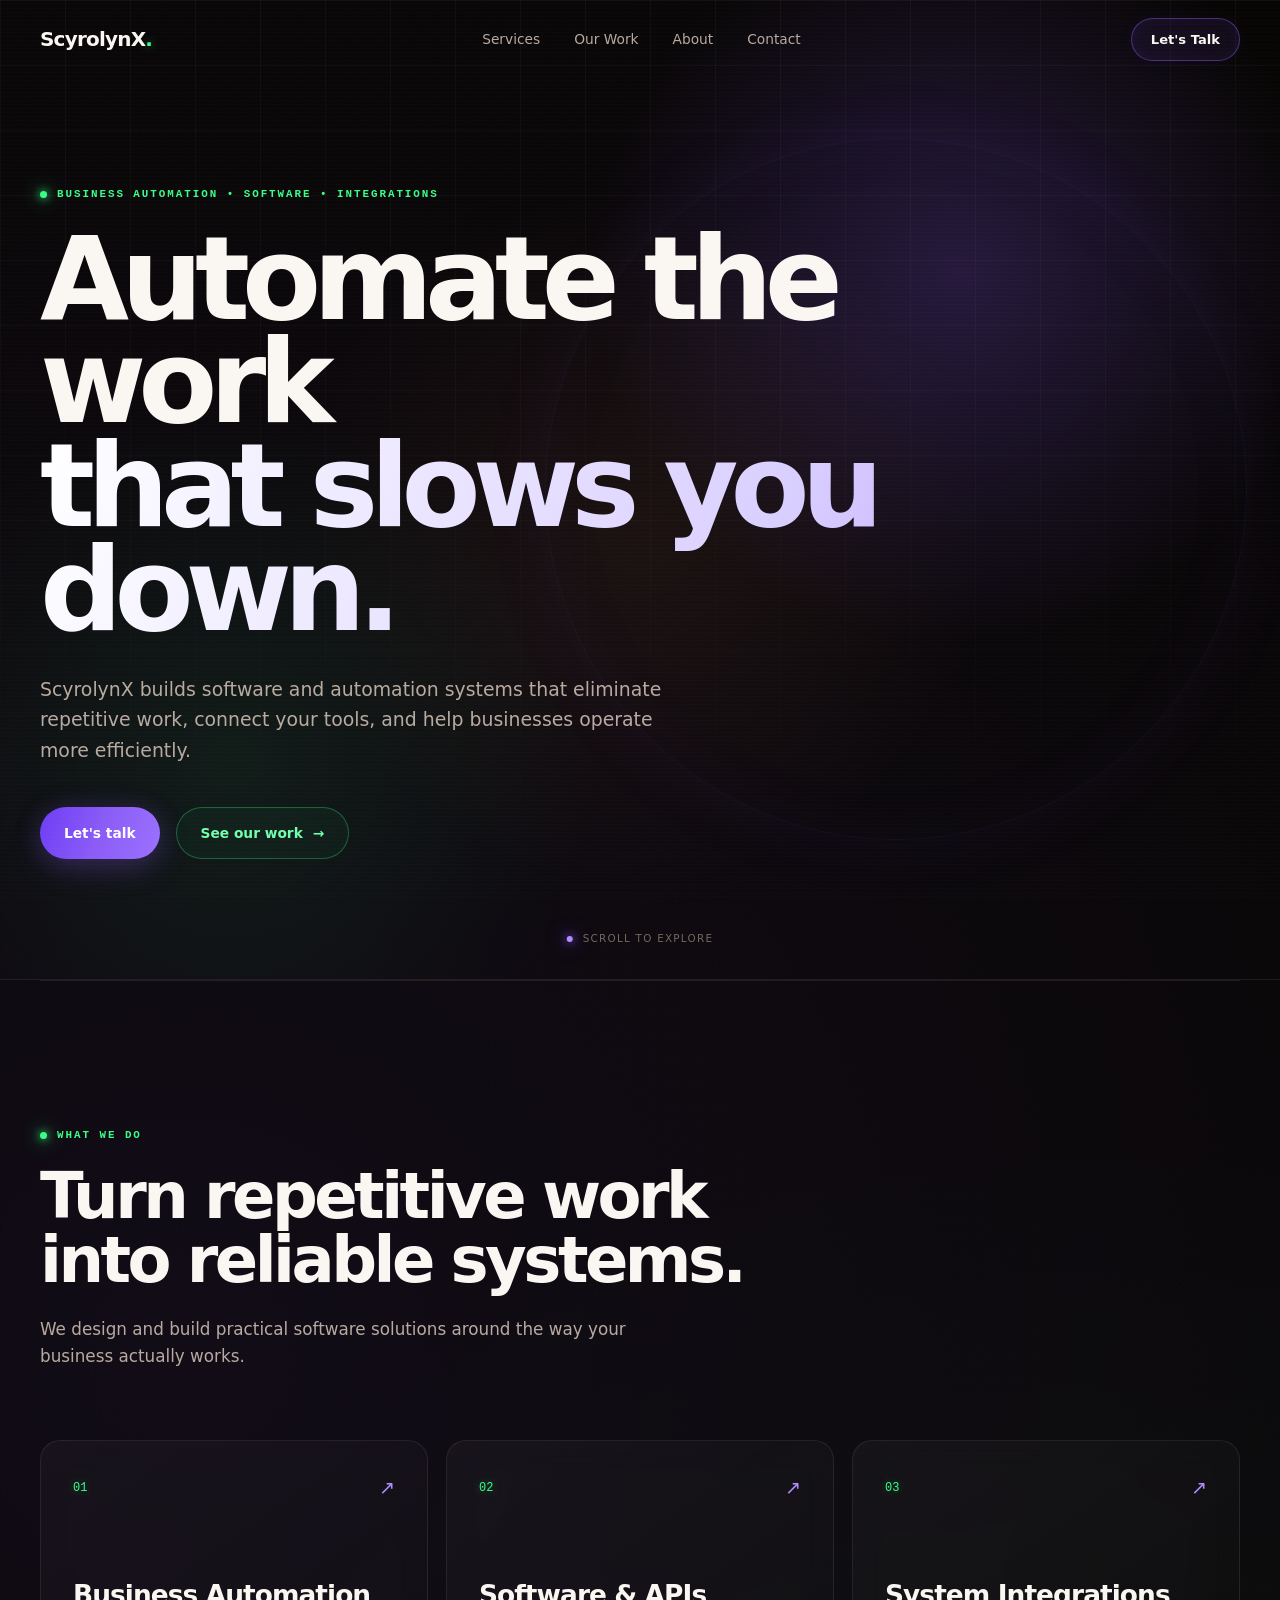
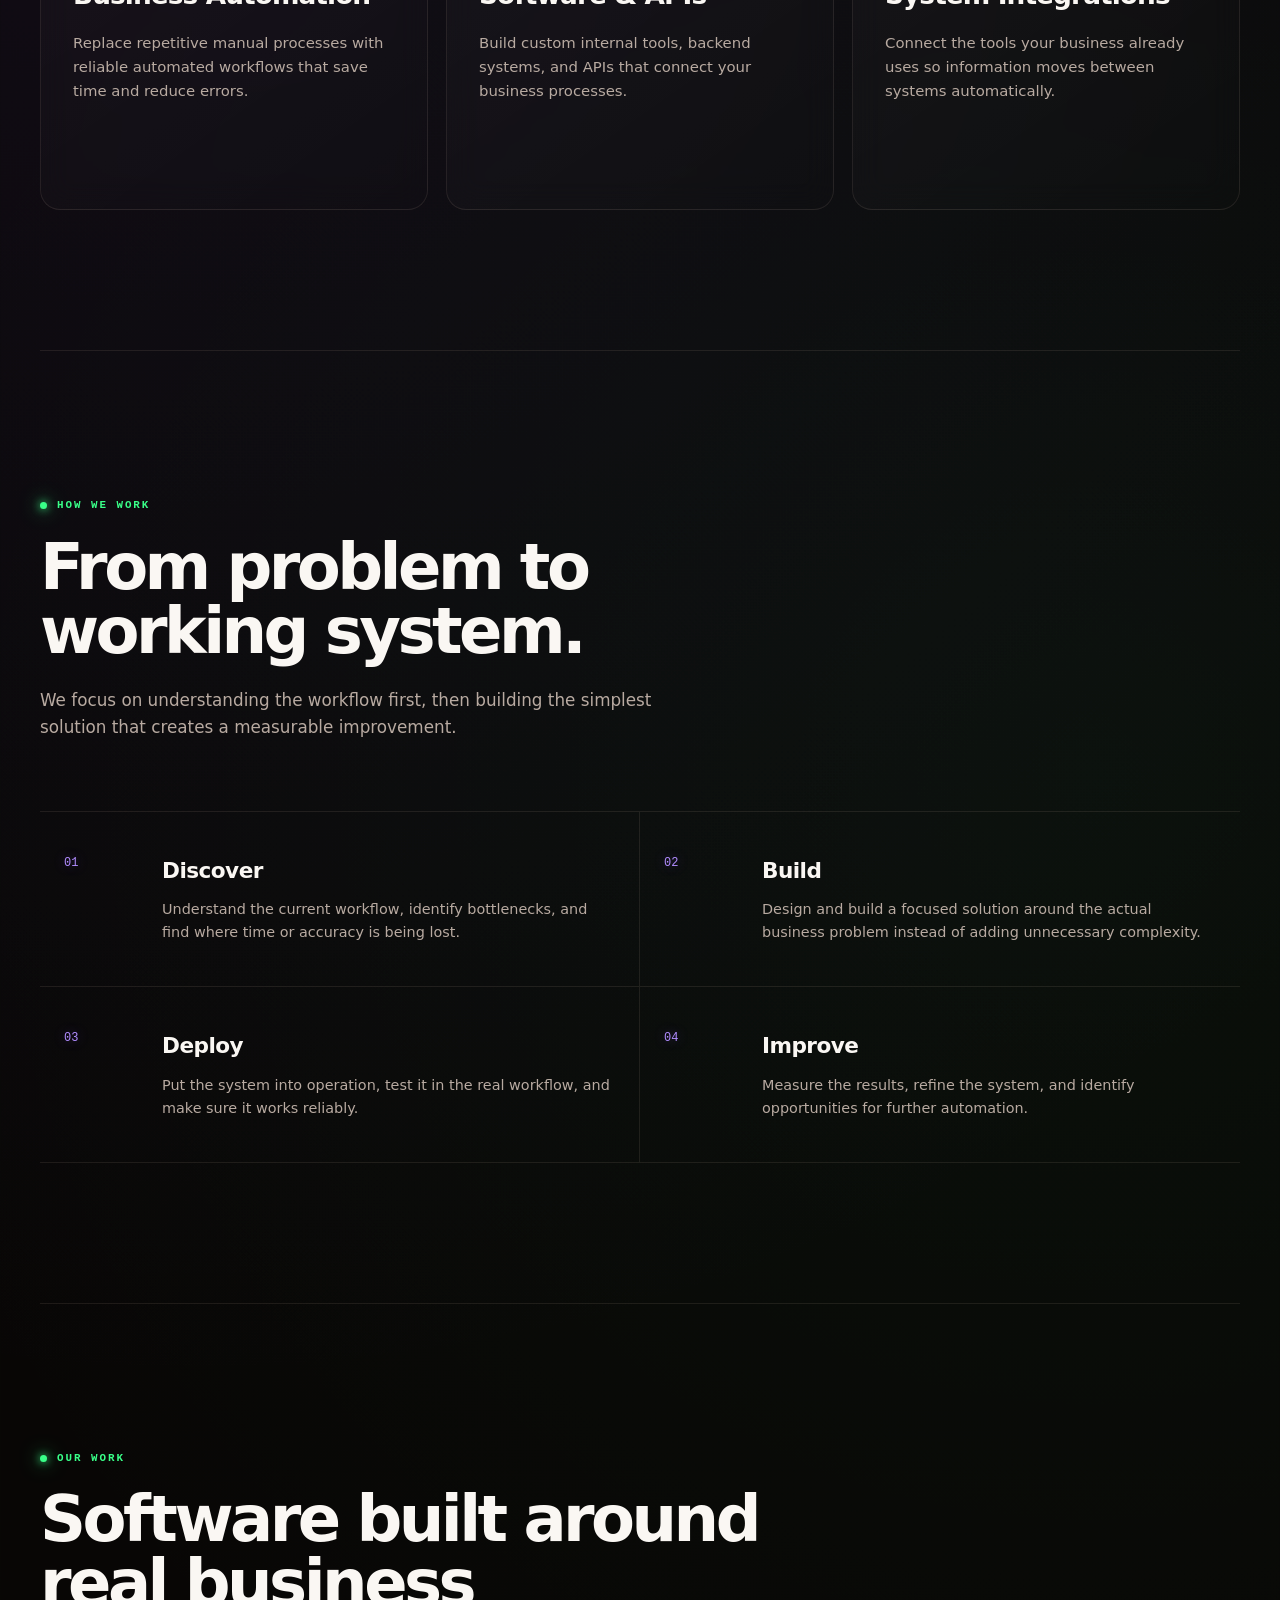
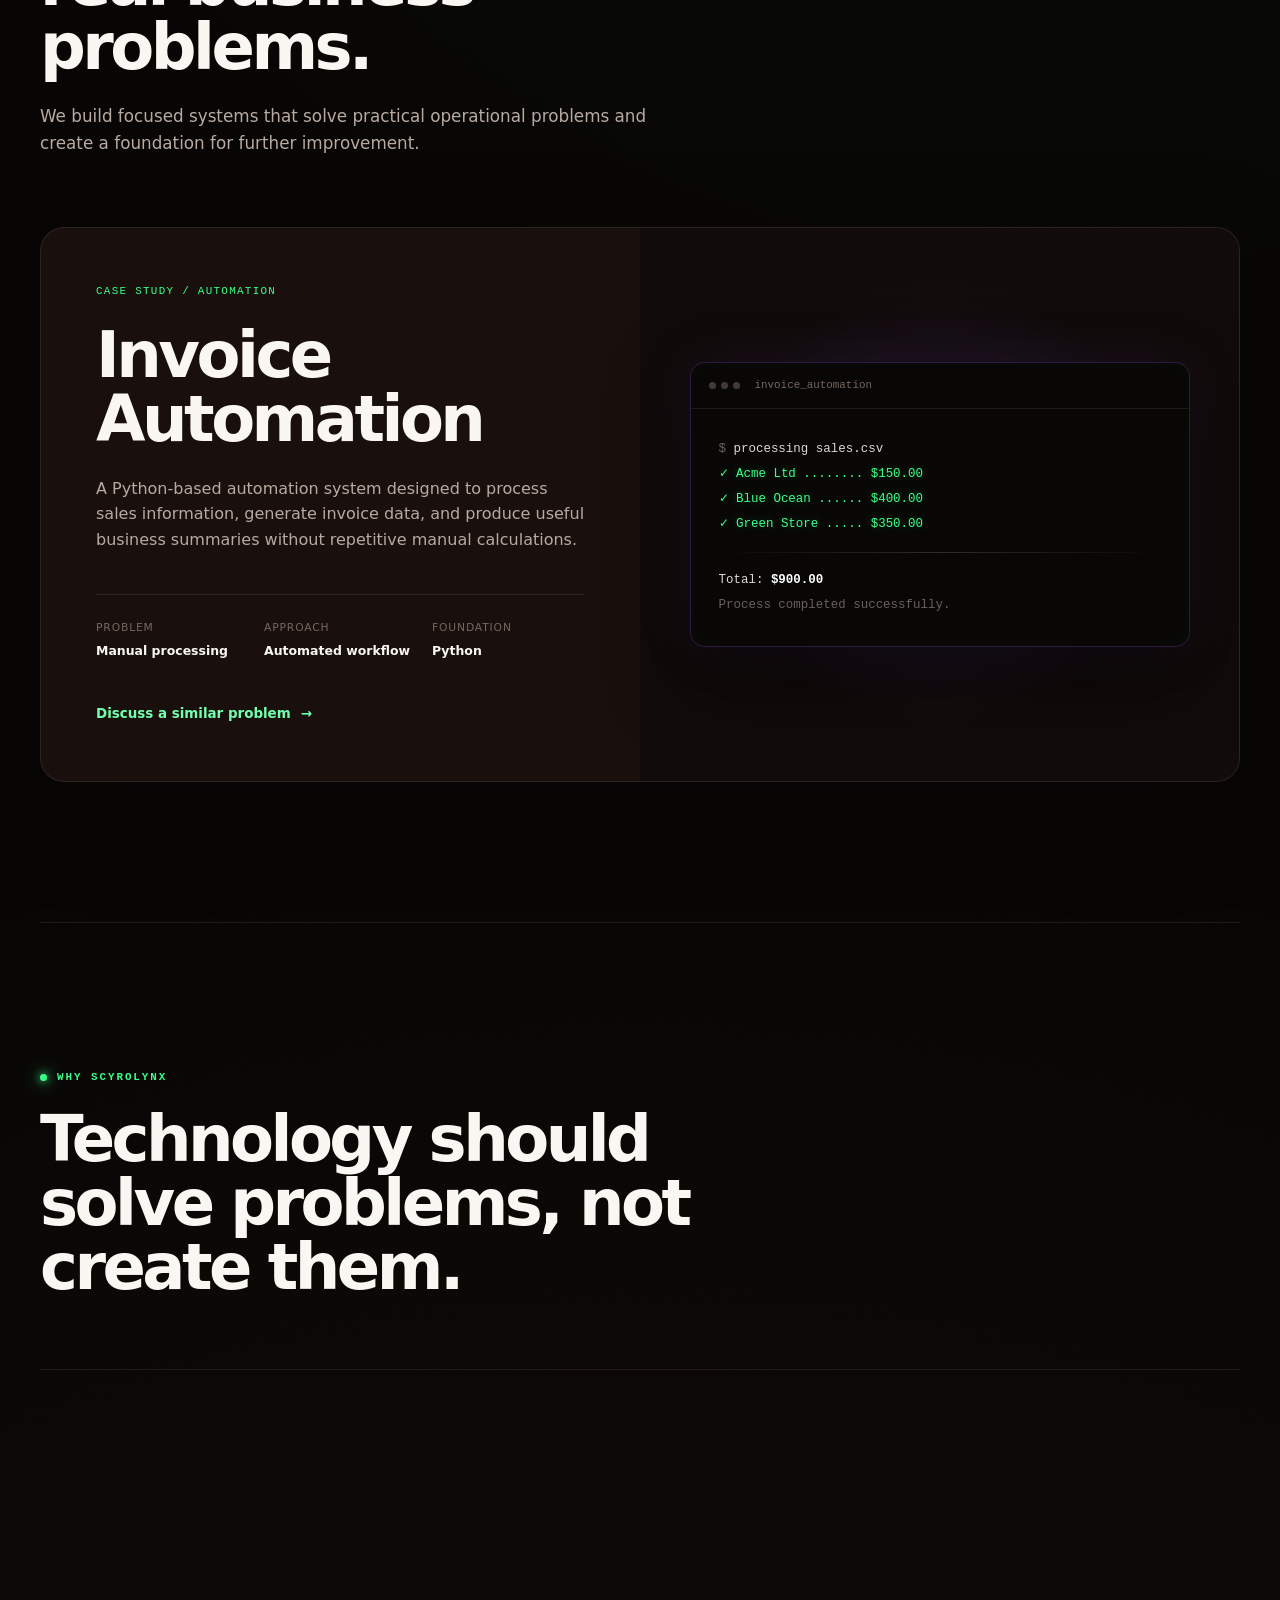
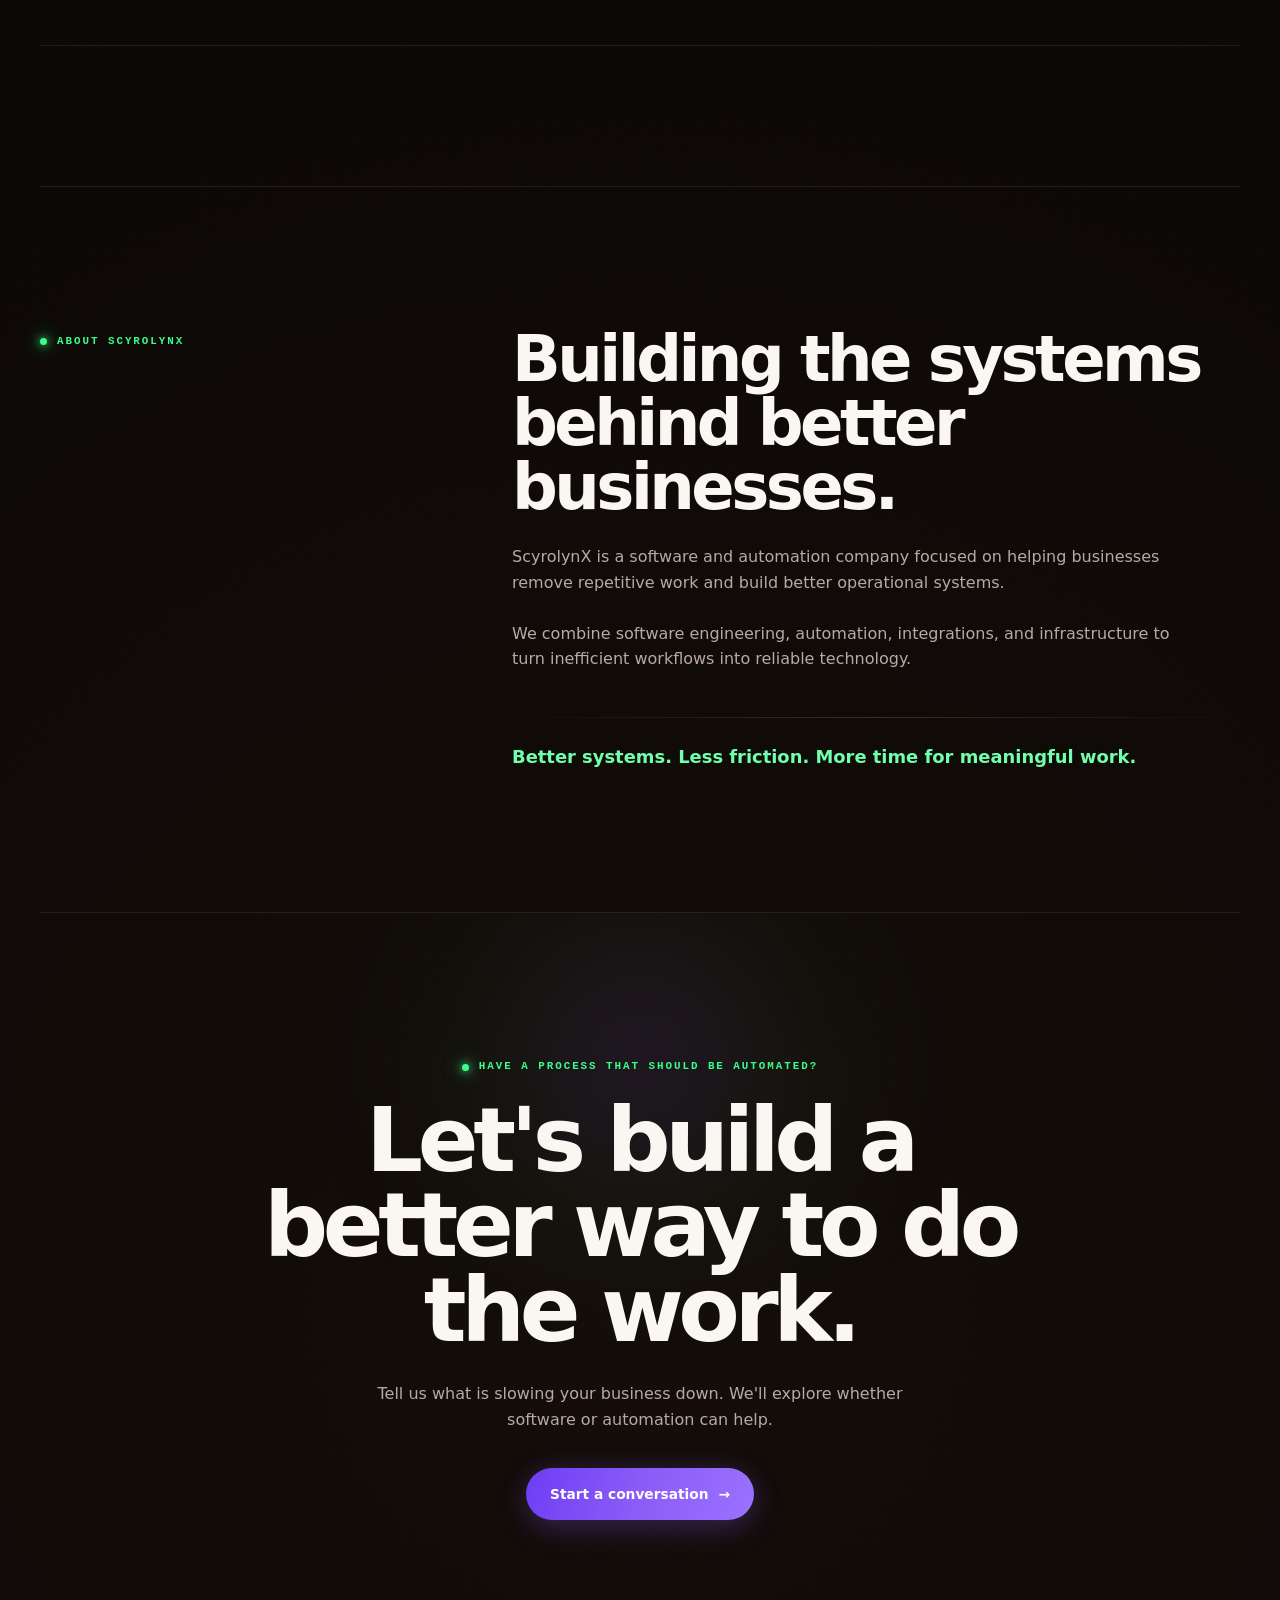
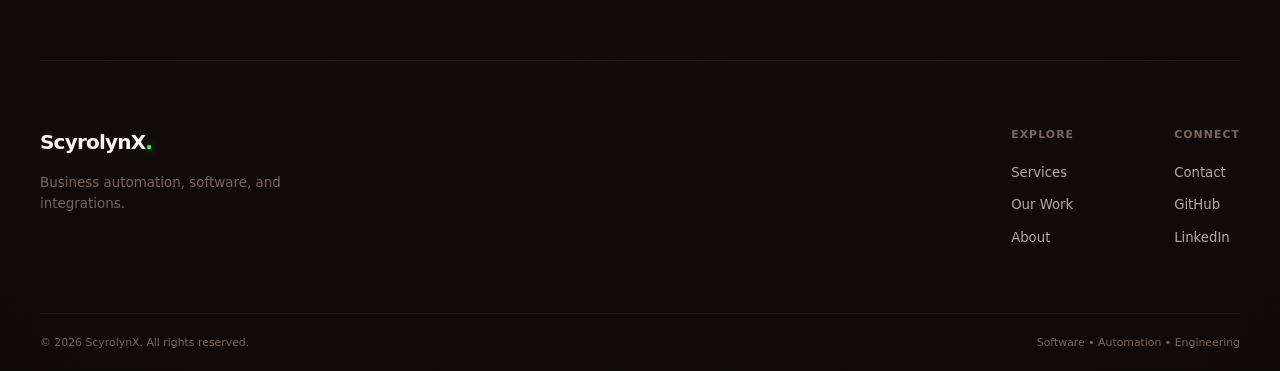
==== website/index.html @ 0fe3f353 "Add ScyrolynX website" ====
<!DOCTYPE html>
<html lang="en">
<head>
    <meta charset="UTF-8">
    <meta name="viewport" content="width=device-width, initial-scale=1.0">

    <title>ScyrolynX — Business Automation & Software</title>

    <meta
        name="description"
        content="ScyrolynX builds automation, software, and integrations that help businesses work faster and smarter."
    >

    <meta name="theme-color" content="#08090d">

    <link rel="stylesheet" href="styles.css">
</head>

<body>

    <!-- =========================
         HEADER
    ========================== -->

    <header class="site-header">
        <nav class="navbar">

            <a href="/" class="logo">
                ScyrolynX<span>.</span>
            </a>

            <div class="nav-links">
                <a href="#services">Services</a>
                <a href="#work">Our Work</a>
                <a href="#about">About</a>
                <a href="#contact">Contact</a>
            </div>

            <a href="#contact" class="nav-cta">
                Let's Talk
            </a>

        </nav>
    </header>


    <main>

        <!-- =========================
             HERO
        ========================== -->

        <section class="hero">

            <div class="hero-background"></div>

            <div class="hero-content">

                <p class="eyebrow">
                    BUSINESS AUTOMATION • SOFTWARE • INTEGRATIONS
                </p>

                <h1>
                    Automate the work
                    <span>that slows you down.</span>
                </h1>

                <p class="hero-text">
                    ScyrolynX builds software and automation systems that
                    eliminate repetitive work, connect your tools, and help
                    businesses operate more efficiently.
                </p>

                <div class="hero-actions">

                    <a href="#contact" class="primary-button">
                        Let's talk
                    </a>

                    <a href="#work" class="secondary-button">
                        See our work
                        <span>→</span>
                    </a>

                </div>

            </div>

            <div class="hero-scroll">
                <span></span>
                Scroll to explore
            </div>

        </section>


        <!-- =========================
             SERVICES
        ========================== -->

        <section class="services section" id="services">

            <div class="section-heading">

                <p class="eyebrow">
                    WHAT WE DO
                </p>

                <h2>
                    Turn repetitive work
                    into reliable systems.
                </h2>

                <p>
                    We design and build practical software solutions around
                    the way your business actually works.
                </p>

            </div>


            <div class="service-grid">

                <article class="service-card">

                    <div class="card-top">
                        <span class="service-number">01</span>
                        <span class="card-arrow">↗</span>
                    </div>

                    <h3>
                        Business Automation
                    </h3>

                    <p>
                        Replace repetitive manual processes with reliable
                        automated workflows that save time and reduce errors.
                    </p>

                    <div class="card-line"></div>

                </article>


                <article class="service-card">

                    <div class="card-top">
                        <span class="service-number">02</span>
                        <span class="card-arrow">↗</span>
                    </div>

                    <h3>
                        Software & APIs
                    </h3>

                    <p>
                        Build custom internal tools, backend systems, and APIs
                        that connect your business processes.
                    </p>

                    <div class="card-line"></div>

                </article>


                <article class="service-card">

                    <div class="card-top">
                        <span class="service-number">03</span>
                        <span class="card-arrow">↗</span>
                    </div>

                    <h3>
                        System Integrations
                    </h3>

                    <p>
                        Connect the tools your business already uses so
                        information moves between systems automatically.
                    </p>

                    <div class="card-line"></div>

                </article>

            </div>

        </section>


        <!-- =========================
             PROCESS
        ========================== -->

        <section class="process section" id="about">

            <div class="section-heading">

                <p class="eyebrow">
                    HOW WE WORK
                </p>

                <h2>
                    From problem
                    to working system.
                </h2>

                <p>
                    We focus on understanding the workflow first, then building
                    the simplest solution that creates a measurable improvement.
                </p>

            </div>


            <div class="process-grid">

                <article class="process-step">

                    <span class="step-number">
                        01
                    </span>

                    <div>
                        <h3>Discover</h3>

                        <p>
                            Understand the current workflow, identify
                            bottlenecks, and find where time or accuracy
                            is being lost.
                        </p>
                    </div>

                </article>


                <article class="process-step">

                    <span class="step-number">
                        02
                    </span>

                    <div>
                        <h3>Build</h3>

                        <p>
                            Design and build a focused solution around the
                            actual business problem instead of adding
                            unnecessary complexity.
                        </p>
                    </div>

                </article>


                <article class="process-step">

                    <span class="step-number">
                        03
                    </span>

                    <div>
                        <h3>Deploy</h3>

                        <p>
                            Put the system into operation, test it in the
                            real workflow, and make sure it works reliably.
                        </p>
                    </div>

                </article>


                <article class="process-step">

                    <span class="step-number">
                        04
                    </span>

                    <div>
                        <h3>Improve</h3>

                        <p>
                            Measure the results, refine the system, and
                            identify opportunities for further automation.
                        </p>
                    </div>

                </article>

            </div>

        </section>


        <!-- =========================
             OUR WORK
        ========================== -->

        <section class="work section" id="work">

            <div class="section-heading">

                <p class="eyebrow">
                    OUR WORK
                </p>

                <h2>
                    Software built around
                    real business problems.
                </h2>

                <p>
                    We build focused systems that solve practical operational
                    problems and create a foundation for further improvement.
                </p>

            </div>


            <article class="project-card">

                <div class="project-content">

                    <div class="project-label">
                        CASE STUDY / AUTOMATION
                    </div>

                    <h3>
                        Invoice Automation
                    </h3>

                    <p>
                        A Python-based automation system designed to process
                        sales information, generate invoice data, and produce
                        useful business summaries without repetitive manual
                        calculations.
                    </p>


                    <div class="project-details">

                        <div>
                            <span>Problem</span>
                            <strong>Manual processing</strong>
                        </div>

                        <div>
                            <span>Approach</span>
                            <strong>Automated workflow</strong>
                        </div>

                        <div>
                            <span>Foundation</span>
                            <strong>Python</strong>
                        </div>

                    </div>


                    <a href="#contact" class="project-link">
                        Discuss a similar problem
                        <span>→</span>
                    </a>

                </div>


                <div class="project-visual">

                    <div class="terminal-window">

                        <div class="terminal-header">

                            <div class="terminal-dots">
                                <span></span>
                                <span></span>
                                <span></span>
                            </div>

                            <span>
                                invoice_automation
                            </span>

                        </div>


                        <div class="terminal-body">

                            <p>
                                <span class="terminal-muted">$</span>
                                processing sales.csv
                            </p>

                            <p class="terminal-success">
                                ✓ Acme Ltd ........ $150.00
                            </p>

                            <p class="terminal-success">
                                ✓ Blue Ocean ...... $400.00
                            </p>

                            <p class="terminal-success">
                                ✓ Green Store ..... $350.00
                            </p>

                            <div class="terminal-divider"></div>

                            <p>
                                Total:
                                <strong>$900.00</strong>
                            </p>

                            <p class="terminal-muted">
                                Process completed successfully.
                            </p>

                        </div>

                    </div>

                </div>

            </article>

        </section>


        <!-- =========================
             WHY SCYROLYNX
        ========================== -->

        <section class="why section">

            <div class="section-heading">

                <p class="eyebrow">
                    WHY SCYROLYNX
                </p>

                <h2>
                    Technology should
                    solve problems, not create them.
                </h2>

            </div>


            <div class="principles-grid">

                <article class="principle">

                    <span>01</span>

                    <h3>
                        Practical first
                    </h3>

                    <p>
                        We start with the business problem and build only
                        what is necessary to solve it effectively.
                    </p>

                </article>


                <article class="principle">

                    <span>02</span>

                    <h3>
                        Built to evolve
                    </h3>

                    <p>
                        Solutions are designed with a foundation that can
                        grow as the business and its requirements change.
                    </p>

                </article>


                <article class="principle">

                    <span>03</span>

                    <h3>
                        Reliability matters
                    </h3>

                    <p>
                        Automation is valuable only when businesses can
                        depend on it to work consistently.
                    </p>

                </article>


                <article class="principle">

                    <span>04</span>

                    <h3>
                        Long-term thinking
                    </h3>

                    <p>
                        We look beyond one workflow to identify opportunities
                        for better systems and continued improvement.
                    </p>

                </article>

            </div>

        </section>


        <!-- =========================
             ABOUT
        ========================== -->

        <section class="about section">

            <div class="about-grid">

                <div class="about-label">

                    <p class="eyebrow">
                        ABOUT SCYROLYNX
                    </p>

                </div>


                <div class="about-content">

                    <h2>
                        Building the systems
                        behind better businesses.
                    </h2>

                    <p>
                        ScyrolynX is a software and automation company focused
                        on helping businesses remove repetitive work and build
                        better operational systems.
                    </p>

                    <p>
                        We combine software engineering, automation,
                        integrations, and infrastructure to turn inefficient
                        workflows into reliable technology.
                    </p>

                    <div class="about-line"></div>

                    <p class="about-highlight">
                        Better systems.
                        Less friction.
                        More time for meaningful work.
                    </p>

                </div>

            </div>

        </section>


        <!-- =========================
             CTA
        ========================== -->

        <section class="cta section" id="contact">

            <div class="cta-inner">

                <p class="eyebrow">
                    HAVE A PROCESS THAT SHOULD BE AUTOMATED?
                </p>

                <h2>
                    Let's build a better way
                    to do the work.
                </h2>

                <p>
                    Tell us what is slowing your business down.
                    We'll explore whether software or automation can help.
                </p>

                <a
                    href="mailto:hello@scyrolynx.dpdns.org"
                    class="primary-button"
                >
                    Start a conversation
                    <span>→</span>
                </a>

            </div>

        </section>

    </main>


    <!-- =========================
         FOOTER
    ========================== -->

    <footer class="site-footer">

        <div class="footer-main">

            <div class="footer-brand">

                <a href="/" class="logo">
                    ScyrolynX<span>.</span>
                </a>

                <p>
                    Business automation,
                    software, and integrations.
                </p>

            </div>


            <div class="footer-links">

                <div>

                    <span>Explore</span>

                    <a href="#services">
                        Services
                    </a>

                    <a href="#work">
                        Our Work
                    </a>

                    <a href="#about">
                        About
                    </a>

                </div>


                <div>

                    <span>Connect</span>

                    <a href="#contact">
                        Contact
                    </a>

                    <a
                        href="https://github.com/ScyrolynX"
                        target="_blank"
                        rel="noopener noreferrer"
                    >
                        GitHub
                    </a>

                    <a
                        href="https://www.linkedin.com/company/scyrolynx/"
                        target="_blank"
                        rel="noopener noreferrer"
                    >
                        LinkedIn
                    </a>

                </div>

            </div>

        </div>


        <div class="footer-bottom">
            <span>
                © 2026 ScyrolynX. All rights reserved.
            </span>

            <span>
                Software • Automation • Engineering
            </span>

        </div>

    </footer>

    <script src="script.js"></script>

</body>
</html>
---- website/styles.css ----
/* =========================================================
   SCYROLYNX — AI ENGINEERING SYSTEM
   Warm Cyber / AI Interface
========================================================= */

/* =========================================================
   VARIABLES
========================================================= */

:root {
    --bg: #0d0907;
    --bg-deep: #080605;
    --bg-soft: #140d0a;

    --surface: rgba(28, 18, 14, 0.72);
    --surface-solid: #19100d;
    --surface-hover: rgba(39, 23, 17, 0.9);

    --text: #faf7f3;
    --text-soft: #b8aaa1;
    --text-muted: #75675f;

    --purple: #8b5cf6;
    --purple-bright: #b18cff;
    --purple-deep: #6d3df5;

    --green: #39ff88;
    --green-bright: #72ffad;

    --cyan: #35f5ff;

    --orange: #d9824f;

    --line: rgba(255, 221, 201, 0.09);
    --line-bright: rgba(255, 221, 201, 0.17);

    --glow-purple: rgba(139, 92, 246, 0.25);
    --glow-green: rgba(57, 255, 136, 0.16);
    --glow-warm: rgba(217, 130, 79, 0.10);

    --max-width: 1200px;

    --ease: cubic-bezier(0.22, 1, 0.36, 1);
}


/* =========================================================
   RESET
========================================================= */

* {
    margin: 0;
    padding: 0;
    box-sizing: border-box;
}

html {
    scroll-behavior: smooth;
    background: var(--bg-deep);
}

body {
    min-height: 100vh;
    overflow-x: hidden;

    background:
        radial-gradient(
            circle at 15% 20%,
            rgba(139, 92, 246, 0.07),
            transparent 30%
        ),
        radial-gradient(
            circle at 85% 35%,
            rgba(57, 255, 136, 0.045),
            transparent 28%
        ),
        radial-gradient(
            circle at 50% 90%,
            rgba(217, 130, 79, 0.06),
            transparent 35%
        ),
        var(--bg-deep);

    color: var(--text);

    font-family:
        Inter,
        ui-sans-serif,
        system-ui,
        -apple-system,
        BlinkMacSystemFont,
        "Segoe UI",
        sans-serif;

    line-height: 1.6;

    -webkit-font-smoothing: antialiased;
}

body::before {
    content: "";

    position: fixed;
    inset: 0;

    pointer-events: none;
    z-index: 9999;

    opacity: 0.025;

    background-image:
        linear-gradient(
            rgba(255,255,255,0.5) 1px,
            transparent 1px
        );

    background-size: 100% 4px;
}

a {
    color: inherit;
    text-decoration: none;
}

button,
a {
    -webkit-tap-highlight-color: transparent;
}


/* =========================================================
   GLOBAL AMBIENT LIGHT
========================================================= */

body::after {
    content: "";

    position: fixed;

    width: 500px;
    height: 500px;

    top: 15%;
    left: 50%;

    transform: translateX(-50%);

    pointer-events: none;
    z-index: -1;

    background:
        radial-gradient(
            circle,
            rgba(139, 92, 246, 0.08),
            transparent 65%
        );

    filter: blur(70px);

    animation: ambientFloat 12s ease-in-out infinite alternate;
}

@keyframes ambientFloat {
    from {
        transform: translate(-50%, -20px) scale(0.95);
    }

    to {
        transform: translate(-50%, 30px) scale(1.08);
    }
}


/* =========================================================
   CONTAINER
========================================================= */

.section {
    width: min(var(--max-width), calc(100% - 48px));
    margin: 0 auto;
    padding: 140px 0;
}


/* =========================================================
   TYPOGRAPHY
========================================================= */

.eyebrow {
    display: inline-flex;
    align-items: center;
    gap: 10px;

    color: var(--green);

    font-family: monospace;
    font-size: 0.68rem;
    font-weight: 700;

    letter-spacing: 0.18em;
    text-transform: uppercase;
}

.eyebrow::before {
    content: "";

    width: 7px;
    height: 7px;

    border-radius: 50%;

    background: var(--green);

    box-shadow:
        0 0 8px var(--green),
        0 0 20px var(--green);

    animation: pulseDot 2s ease-in-out infinite;
}

@keyframes pulseDot {
    0%,
    100% {
        opacity: 0.5;
        transform: scale(0.8);
    }

    50% {
        opacity: 1;
        transform: scale(1.15);
    }
}

.section-heading {
    max-width: 760px;
    margin-bottom: 70px;
}

.section-heading h2 {
    margin-top: 18px;

    font-size: clamp(2.5rem, 5vw, 4.7rem);
    line-height: 1;

    letter-spacing: -0.055em;
}

.section-heading > p:last-child {
    max-width: 650px;
    margin-top: 24px;

    color: var(--text-soft);

    font-size: 1.05rem;
}


/* =========================================================
   HEADER
========================================================= */

.site-header {
    position: fixed;

    top: 0;
    left: 0;

    z-index: 1000;

    width: 100%;

    border-bottom: 1px solid transparent;

    transition:
        background 0.45s var(--ease),
        border-color 0.45s var(--ease),
        backdrop-filter 0.45s var(--ease);
}

.site-header.scrolled {
    background: rgba(13, 9, 7, 0.72);

    border-color: var(--line);

    backdrop-filter: blur(22px);
}

.navbar {
    width: min(var(--max-width), calc(100% - 48px));

    min-height: 78px;

    margin: 0 auto;

    display: flex;
    align-items: center;
    justify-content: space-between;

    gap: 30px;
}

.logo {
    position: relative;

    font-size: 1.25rem;
    font-weight: 800;

    letter-spacing: -0.04em;
}

.logo span {
    color: var(--green);

    text-shadow:
        0 0 10px rgba(57, 255, 136, 0.7);
}

.logo::after {
    content: "";

    position: absolute;

    left: 0;
    bottom: -7px;

    width: 0;
    height: 1px;

    background: var(--green);

    box-shadow: 0 0 10px var(--green);

    transition: width 0.4s var(--ease);
}

.logo:hover::after {
    width: 100%;
}

.nav-links {
    display: flex;
    align-items: center;

    gap: 34px;
}

.nav-links a {
    position: relative;

    color: var(--text-soft);

    font-size: 0.86rem;

    transition:
        color 0.3s ease,
        transform 0.3s var(--ease);
}

.nav-links a::after {
    content: "";

    position: absolute;

    left: 50%;
    bottom: -9px;

    width: 0;
    height: 1px;

    background: var(--purple-bright);

    box-shadow:
        0 0 8px var(--purple);

    transform: translateX(-50%);

    transition: width 0.35s var(--ease);
}

.nav-links a:hover {
    color: var(--text);

    transform: translateY(-1px);
}

.nav-links a:hover::after {
    width: 100%;
}

.nav-cta {
    position: relative;

    padding: 10px 19px;

    border: 1px solid rgba(139, 92, 246, 0.45);

    border-radius: 999px;

    background: rgba(139, 92, 246, 0.08);

    color: var(--text);

    font-size: 0.82rem;
    font-weight: 700;

    box-shadow:
        inset 0 0 15px rgba(139, 92, 246, 0.05),
        0 0 20px rgba(139, 92, 246, 0.04);

    transition:
        transform 0.35s var(--ease),
        border-color 0.35s ease,
        background 0.35s ease,
        box-shadow 0.35s ease;
}

.nav-cta:hover {
    transform: translateY(-2px);

    border-color: var(--purple-bright);

    background: rgba(139, 92, 246, 0.15);

    box-shadow:
        0 0 25px rgba(139, 92, 246, 0.18),
        inset 0 0 18px rgba(139, 92, 246, 0.06);
}


/* =========================================================
   HERO
========================================================= */

.hero {
    position: relative;

    min-height: 100vh;

    padding: 180px 24px 120px;

    display: flex;
    align-items: center;

    overflow: hidden;

    border-bottom: 1px solid var(--line);
}

.hero-background {
    position: absolute;
    inset: 0;

    pointer-events: none;

    background:
        radial-gradient(
            circle at 75% 28%,
            rgba(139, 92, 246, 0.22),
            transparent 31%
        ),
        radial-gradient(
            circle at 18% 78%,
            rgba(57, 255, 136, 0.075),
            transparent 28%
        ),
        radial-gradient(
            circle at 50% 55%,
            rgba(217, 130, 79, 0.08),
            transparent 42%
        );
}

.hero-background::before {
    content: "";

    position: absolute;
    inset: 0;

    background-image:
        linear-gradient(
            rgba(255, 255, 255, 0.035) 1px,
            transparent 1px
        ),
        linear-gradient(
            90deg,
            rgba(255, 255, 255, 0.035) 1px,
            transparent 1px
        );

    background-size: 65px 65px;

    mask-image:
        linear-gradient(
            to bottom,
            black 0%,
            rgba(0,0,0,0.7) 45%,
            transparent 95%
        );

    animation: gridMove 20s linear infinite;
}

@keyframes gridMove {
    from {
        background-position: 0 0;
    }

    to {
        background-position: 65px 65px;
    }
}

.hero-background::after {
    content: "";

    position: absolute;

    width: 700px;
    height: 700px;

    top: 50%;
    left: 70%;

    transform: translate(-50%, -50%);

    border-radius: 50%;

    border: 1px solid rgba(139, 92, 246, 0.08);

    box-shadow:
        0 0 80px rgba(139, 92, 246, 0.05),
        inset 0 0 80px rgba(139, 92, 246, 0.03);

    animation: orbital 16s linear infinite;
}

@keyframes orbital {
    to {
        transform: translate(-50%, -50%) rotate(360deg);
    }
}

.hero-content {
    position: relative;

    z-index: 2;

    width: min(var(--max-width), 100%);

    margin: 0 auto;
}

.hero h1 {
    max-width: 980px;

    margin-top: 22px;

    font-size: clamp(3.7rem, 9vw, 8rem);

    line-height: 0.9;

    letter-spacing: -0.07em;

    font-weight: 850;
}

.hero h1 span {
    display: block;

    background:
        linear-gradient(
            110deg,
            #ffffff 0%,
            #d9cfff 38%,
            var(--purple-bright) 62%,
            var(--green-bright) 100%
        );

    -webkit-background-clip: text;
    background-clip: text;

    color: transparent;

    background-size: 200% auto;

    animation: textFlow 8s ease-in-out infinite alternate;
}

@keyframes textFlow {
    from {
        background-position: 0% center;
    }

    to {
        background-position: 100% center;
    }
}

.hero-text {
    max-width: 650px;

    margin-top: 32px;

    color: var(--text-soft);

    font-size: clamp(1rem, 2vw, 1.18rem);
}

.hero-actions {
    display: flex;
    align-items: center;

    gap: 16px;

    margin-top: 42px;
}


/* =========================================================
   BUTTONS
========================================================= */

.primary-button,
.secondary-button {
    position: relative;

    display: inline-flex;
    align-items: center;
    justify-content: center;

    gap: 10px;

    min-height: 52px;

    padding: 0 24px;

    border-radius: 999px;

    font-size: 0.86rem;
    font-weight: 750;

    overflow: hidden;

    transition:
        transform 0.35s var(--ease),
        box-shadow 0.35s ease,
        border-color 0.35s ease,
        background 0.35s ease;
}

.primary-button {
    color: white;

    background:
        linear-gradient(
            110deg,
            var(--purple-deep),
            var(--purple),
            #9b72ff
        );

    box-shadow:
        0 10px 30px rgba(139, 92, 246, 0.22),
        0 0 30px rgba(139, 92, 246, 0.12);
}

.primary-button::before {
    content: "";

    position: absolute;

    top: 0;
    left: -120%;

    width: 80%;
    height: 100%;

    background:
        linear-gradient(
            90deg,
            transparent,
            rgba(255,255,255,0.25),
            transparent
        );

    transform: skewX(-20deg);

    transition: left 0.7s ease;
}

.primary-button:hover::before {
    left: 140%;
}

.primary-button:hover {
    transform: translateY(-3px);

    box-shadow:
        0 16px 45px rgba(139, 92, 246, 0.3),
        0 0 40px rgba(139, 92, 246, 0.2);
}

.secondary-button {
    border: 1px solid rgba(57, 255, 136, 0.3);

    background: rgba(57, 255, 136, 0.035);

    color: var(--green-bright);

    box-shadow:
        inset 0 0 18px rgba(57, 255, 136, 0.025);
}

.secondary-button:hover {
    transform: translateY(-3px);

    border-color: rgba(57, 255, 136, 0.7);

    background: rgba(57, 255, 136, 0.08);

    box-shadow:
        0 0 28px rgba(57, 255, 136, 0.12),
        inset 0 0 20px rgba(57, 255, 136, 0.04);
}

.secondary-button span,
.primary-button span,
.project-link span {
    transition: transform 0.3s var(--ease);
}

.secondary-button:hover span,
.primary-button:hover span,
.project-link:hover span {
    transform: translateX(5px);
}


/* =========================================================
   HERO STATUS
========================================================= */

.hero-status {
    position: absolute;

    right: 5%;
    bottom: 15%;

    display: flex;
    align-items: center;

    gap: 10px;

    padding: 10px 15px;

    border: 1px solid var(--line);

    border-radius: 999px;

    background: rgba(20, 13, 10, 0.6);

    backdrop-filter: blur(12px);

    color: var(--text-muted);

    font-family: monospace;
    font-size: 0.65rem;

    box-shadow:
        0 0 25px rgba(57, 255, 136, 0.04);
}

.hero-status::before {
    content: "";

    width: 6px;
    height: 6px;

    border-radius: 50%;

    background: var(--green);

    box-shadow:
        0 0 8px var(--green),
        0 0 16px var(--green);
}

.hero-scroll {
    position: absolute;

    bottom: 32px;
    left: 50%;

    display: flex;
    align-items: center;

    gap: 10px;

    color: var(--text-muted);

    font-size: 0.65rem;

    letter-spacing: 0.12em;
    text-transform: uppercase;

    transform: translateX(-50%);
}

.hero-scroll span {
    width: 6px;
    height: 6px;

    border-radius: 50%;

    background: var(--purple-bright);

    box-shadow:
        0 0 10px var(--purple),
        0 0 20px var(--purple);

    animation: scrollPulse 2s ease-in-out infinite;
}

@keyframes scrollPulse {
    0%,
    100% {
        transform: translateY(0);
        opacity: 0.5;
    }

    50% {
        transform: translateY(6px);
        opacity: 1;
    }
}


/* =========================================================
   SERVICES
========================================================= */

.services {
    position: relative;

    border-top: 1px solid var(--line);
}

.service-grid {
    display: grid;

    grid-template-columns: repeat(3, 1fr);

    gap: 18px;
}

.service-card {
    position: relative;

    min-height: 370px;

    padding: 32px;

    border: 1px solid var(--line);

    border-radius: 20px;

    background:
        linear-gradient(
            145deg,
            rgba(255,255,255,0.035),
            rgba(255,255,255,0.008)
        );

    backdrop-filter: blur(15px);

    overflow: hidden;

    transition:
        transform 0.5s var(--ease),
        border-color 0.4s ease,
        background 0.4s ease,
        box-shadow 0.5s ease;
}

.service-card::before {
    content: "";

    position: absolute;

    inset: 0;

    opacity: 0;

    background:
        radial-gradient(
            circle at 20% 10%,
            rgba(139,92,246,0.12),
            transparent 45%
        );

    transition: opacity 0.5s ease;
}

.service-card:hover {
    transform: translateY(-9px);

    border-color: rgba(139, 92, 246, 0.4);

    background: var(--surface-hover);

    box-shadow:
        0 20px 60px rgba(0,0,0,0.25),
        0 0 35px rgba(139,92,246,0.07);
}

.service-card:hover::before {
    opacity: 1;
}

.card-top {
    position: relative;
    z-index: 1;

    display: flex;
    align-items: center;
    justify-content: space-between;
}

.service-number {
    color: var(--green);

    font-family: monospace;
    font-size: 0.75rem;

    text-shadow:
        0 0 10px rgba(57,255,136,0.35);
}

.card-arrow {
    color: var(--purple-bright);

    font-size: 1.2rem;

    transition:
        transform 0.4s var(--ease),
        color 0.3s ease;
}

.service-card:hover .card-arrow {
    transform: translate(4px, -4px);

    color: var(--green);
}

.service-card h3 {
    position: relative;
    z-index: 1;

    margin-top: 70px;

    font-size: 1.65rem;

    letter-spacing: -0.035em;
}

.service-card p {
    position: relative;
    z-index: 1;

    max-width: 380px;

    margin-top: 16px;

    color: var(--text-soft);

    font-size: 0.93rem;
}

.card-line {
    position: absolute;

    bottom: 0;
    left: 0;

    width: 100%;
    height: 2px;

    background:
        linear-gradient(
            90deg,
            transparent,
            var(--purple),
            var(--green),
            transparent
        );

    transform: scaleX(0);

    transform-origin: center;

    transition: transform 0.6s var(--ease);

    box-shadow:
        0 0 15px rgba(139,92,246,0.5);
}

.service-card:hover .card-line {
    transform: scaleX(1);
}


/* =========================================================
   PROCESS
========================================================= */

.process {
    border-top: 1px solid var(--line);
}

.process-grid {
    display: grid;

    grid-template-columns: repeat(2, 1fr);

    border-top: 1px solid var(--line);
}

.process-step {
    position: relative;

    display: grid;

    grid-template-columns: 70px 1fr;

    gap: 28px;

    padding: 42px 24px;

    border-bottom: 1px solid var(--line);

    transition:
        background 0.4s ease,
        padding-left 0.4s var(--ease);
}

.process-step:nth-child(odd) {
    border-right: 1px solid var(--line);
}

.process-step:hover {
    background:
        linear-gradient(
            90deg,
            rgba(139,92,246,0.05),
            transparent
        );

    padding-left: 30px;
}

.step-number {
    color: var(--purple-bright);

    font-family: monospace;
    font-size: 0.75rem;

    text-shadow:
        0 0 12px rgba(139,92,246,0.4);
}

.process-step h3 {
    font-size: 1.35rem;

    letter-spacing: -0.025em;
}

.process-step p {
    max-width: 450px;

    margin-top: 10px;

    color: var(--text-soft);

    font-size: 0.9rem;
}


/* =========================================================
   WORK
========================================================= */

.work {
    border-top: 1px solid var(--line);
}

.project-card {
    display: grid;

    grid-template-columns: 1fr 1fr;

    border: 1px solid var(--line);

    border-radius: 24px;

    overflow: hidden;

    background: var(--surface-solid);

    box-shadow:
        0 30px 100px rgba(0,0,0,0.25);
}

.project-content {
    padding: 55px;
}

.project-label {
    color: var(--green);

    font-family: monospace;

    font-size: 0.68rem;

    letter-spacing: 0.12em;
}

.project-content h3 {
    margin-top: 22px;

    font-size: clamp(2.3rem, 5vw, 4.2rem);

    line-height: 1;

    letter-spacing: -0.055em;
}

.project-content > p {
    max-width: 530px;

    margin-top: 25px;

    color: var(--text-soft);
}

.project-details {
    display: grid;

    grid-template-columns: repeat(3, 1fr);

    gap: 15px;

    margin-top: 42px;

    padding-top: 24px;

    border-top: 1px solid var(--line);
}

.project-details div {
    display: flex;

    flex-direction: column;

    gap: 5px;
}

.project-details span {
    color: var(--text-muted);

    font-size: 0.67rem;

    text-transform: uppercase;

    letter-spacing: 0.08em;
}

.project-details strong {
    font-size: 0.78rem;

    font-weight: 600;
}

.project-link {
    display: inline-flex;

    align-items: center;

    gap: 10px;

    margin-top: 42px;

    color: var(--green-bright);

    font-size: 0.84rem;

    font-weight: 700;
}

.project-visual {
    min-height: 520px;

    display: flex;

    align-items: center;

    justify-content: center;

    padding: 45px;

    background:
        radial-gradient(
            circle at center,
            rgba(139,92,246,0.16),
            transparent 55%
        ),
        #110b09;
}


/* =========================================================
   TERMINAL
========================================================= */

.terminal-window {
    position: relative;

    width: 100%;

    max-width: 500px;

    border: 1px solid rgba(139,92,246,0.25);

    border-radius: 15px;

    background: #090706;

    overflow: hidden;

    box-shadow:
        0 30px 80px rgba(0,0,0,0.55),
        0 0 60px rgba(139,92,246,0.10),
        inset 0 0 30px rgba(57,255,136,0.02);

    transition:
        transform 0.5s var(--ease),
        border-color 0.4s ease,
        box-shadow 0.5s ease;
}

.terminal-window:hover {
    transform: translateY(-5px);

    border-color: rgba(57,255,136,0.35);

    box-shadow:
        0 35px 90px rgba(0,0,0,0.6),
        0 0 70px rgba(139,92,246,0.14),
        0 0 30px rgba(57,255,136,0.06);
}

.terminal-header {
    display: flex;

    align-items: center;

    gap: 15px;

    padding: 14px 18px;

    border-bottom: 1px solid var(--line);

    color: var(--text-muted);

    font-family: monospace;

    font-size: 0.68rem;
}

.terminal-dots {
    display: flex;

    gap: 5px;
}

.terminal-dots span {
    width: 7px;
    height: 7px;

    border-radius: 50%;

    background: #433a35;
}

.terminal-body {
    padding: 28px;

    font-family: monospace;

    font-size: 0.78rem;

    line-height: 2;
}

.terminal-body p {
    color: #ded8d3;
}

.terminal-muted {
    color: #69605a !important;
}

.terminal-success {
    color: var(--green) !important;

    text-shadow:
        0 0 8px rgba(57,255,136,0.3);
}

.terminal-divider {
    height: 1px;

    margin: 15px 0;

    background:
        linear-gradient(
            90deg,
            transparent,
            var(--line-bright),
            transparent
        );
}

.terminal-body strong {
    color: white;
}


/* =========================================================
   WHY
========================================================= */

.why {
    border-top: 1px solid var(--line);
}

.principles-grid {
    display: grid;

    grid-template-columns: repeat(4, 1fr);

    border-top: 1px solid var(--line);

    border-bottom: 1px solid var(--line);
}

.principle {
    min-height: 270px;

    padding: 32px 25px;

    border-right: 1px solid var(--line);

    transition:
        background 0.4s ease,
        transform 0.4s var(--ease);
}

.principle:last-child {
    border-right: none;
}

.principle:hover {
    background: rgba(139,92,246,0.035);

    transform: translateY(-3px);
}

.principle > span {
    color: var(--green);

    font-family: monospace;

    font-size: 0.72rem;
}

.principle h3 {
    margin-top: 55px;

    font-size: 1.18rem;
}

.principle p {
    margin-top: 12px;

    color: var(--text-soft);

    font-size: 0.87rem;
}


/* =========================================================
   ABOUT
========================================================= */

.about {
    border-top: 1px solid var(--line);
}

.about-grid {
    display: grid;

    grid-template-columns: 0.7fr 1.3fr;

    gap: 80px;
}

.about-content {
    max-width: 760px;
}

.about-content h2 {
    font-size: clamp(2.4rem, 5vw, 4.8rem);

    line-height: 1;

    letter-spacing: -0.055em;
}

.about-content > p {
    max-width: 680px;

    margin-top: 25px;

    color: var(--text-soft);

    font-size: 1rem;
}

.about-line {
    width: 100%;

    height: 1px;

    margin: 45px 0 25px;

    background:
        linear-gradient(
            90deg,
            transparent,
            var(--line-bright),
            transparent
        );
}

.about-highlight {
    color: var(--green-bright) !important;

    font-size: 1.12rem !important;

    font-weight: 600;

    text-shadow:
        0 0 20px rgba(57,255,136,0.08);
}


/* =========================================================
   CTA
========================================================= */

.cta {
    position: relative;

    border-top: 1px solid var(--line);

    text-align: center;

    overflow: hidden;
}

.cta::before {
    content: "";

    position: absolute;

    top: 20%;
    left: 50%;

    width: 700px;
    height: 500px;

    background:
        radial-gradient(
            circle,
            rgba(139,92,246,0.17),
            rgba(57,255,136,0.035),
            transparent 68%
        );

    filter: blur(60px);

    border-radius: 50%;

    transform: translate(-50%, -50%);

    pointer-events: none;

    animation: ctaGlow 8s ease-in-out infinite alternate;
}

@keyframes ctaGlow {
    from {
        transform: translate(-50%, -50%) scale(0.9);
    }

    to {
        transform: translate(-50%, -50%) scale(1.12);
    }
}

.cta-inner {
    position: relative;

    z-index: 1;

    max-width: 800px;

    margin: 0 auto;
}

.cta h2 {
    margin-top: 20px;

    font-size: clamp(3rem, 7vw, 6rem);

    line-height: 0.95;

    letter-spacing: -0.06em;
}

.cta p:not(.eyebrow) {
    max-width: 580px;

    margin: 28px auto 0;

    color: var(--text-soft);
}

.cta .primary-button {
    margin-top: 35px;
}


/* =========================================================
   FOOTER
========================================================= */

.site-footer {
    width: min(var(--max-width), calc(100% - 48px));

    margin: 0 auto;

    border-top: 1px solid var(--line);
}

.footer-main {
    display: flex;

    justify-content: space-between;

    gap: 80px;

    padding: 65px 0;
}

.footer-brand p {
    max-width: 250px;

    margin-top: 14px;

    color: var(--text-muted);

    font-size: 0.84rem;
}

.footer-links {
    display: flex;

    gap: 100px;
}

.footer-links div {
    display: flex;

    flex-direction: column;

    gap: 11px;
}

.footer-links span {
    margin-bottom: 8px;

    color: var(--text-muted);

    font-size: 0.68rem;

    font-weight: 700;

    letter-spacing: 0.1em;

    text-transform: uppercase;
}

.footer-links a {
    color: var(--text-soft);

    font-size: 0.83rem;

    transition:
        color 0.3s ease,
        transform 0.3s var(--ease);
}

.footer-links a:hover {
    color: var(--green);

    transform: translateX(4px);
}

.footer-bottom {
    display: flex;

    justify-content: space-between;

    gap: 20px;

    padding: 20px 0;

    border-top: 1px solid var(--line);

    color: var(--text-muted);

    font-size: 0.68rem;
}


/* =========================================================
   SCROLL REVEAL
========================================================= */

.reveal {
    opacity: 0;

    transform: translateY(28px);

    transition:
        opacity 0.8s var(--ease),
        transform 0.8s var(--ease);
}

.reveal.visible {
    opacity: 1;

    transform: translateY(0);
}


/* =========================================================
   FOCUS
========================================================= */

:focus-visible {
    outline: 2px solid var(--green);

    outline-offset: 4px;

    box-shadow:
        0 0 15px rgba(57,255,136,0.2);
}


/* =========================================================
   RESPONSIVE
========================================================= */

@media (max-width: 900px) {

    .nav-links {
        display: none;
    }

    .service-grid {
        grid-template-columns: 1fr;
    }

    .service-card {
        min-height: 300px;
    }

    .process-grid {
        grid-template-columns: 1fr;
    }

    .process-step:nth-child(odd) {
        border-right: none;
    }

    .project-card {
        grid-template-columns: 1fr;
    }

    .project-visual {
        min-height: 420px;
    }

    .principles-grid {
        grid-template-columns: repeat(2, 1fr);
    }

    .principle:nth-child(2) {
        border-right: none;
    }

    .principle:nth-child(-n + 2) {
        border-bottom: 1px solid var(--line);
    }

    .about-grid {
        grid-template-columns: 1fr;

        gap: 30px;
    }

    .hero-status {
        display: none;
    }
}


/* =========================================================
   MOBILE
========================================================= */

@media (max-width: 600px) {

    .section {
        width: min(100% - 32px, var(--max-width));

        padding: 95px 0;
    }

    .navbar {
        width: calc(100% - 32px);

        min-height: 68px;
    }

    .nav-cta {
        padding: 8px 14px;

        font-size: 0.72rem;
    }

    .hero {
        min-height: 100svh;

        padding: 145px 16px 100px;
    }

    .hero h1 {
        font-size: clamp(3.3rem, 17vw, 5.5rem);
    }

    .hero-actions {
        flex-direction: column;

        align-items: stretch;
    }

    .primary-button,
    .secondary-button {
        width: 100%;
    }

    .hero-scroll {
        display: none;
    }

    .section-heading {
        margin-bottom: 45px;
    }

    .section-heading h2 {
        font-size: 2.5rem;
    }

    .service-card {
        min-height: 270px;

        padding: 25px;
    }

    .service-card h3 {
        margin-top: 55px;
    }

    .process-step {
        grid-template-columns: 45px 1fr;

        gap: 15px;

        padding: 28px 0;
    }

    .project-content {
        padding: 30px 24px;
    }

    .project-content h3 {
        font-size: 2.8rem;
    }

    .project-details {
        grid-template-columns: 1fr;
    }

    .project-visual {
        min-height: 350px;

        padding: 22px;
    }

    .terminal-body {
        padding: 20px;

        font-size: 0.68rem;
    }

    .principles-grid {
        grid-template-columns: 1fr;
    }

    .principle,
    .principle:nth-child(2) {
        border-right: none;

        border-bottom: 1px solid var(--line);
    }

    .principle:last-child {
        border-bottom: none;
    }

    .principle {
        min-height: 210px;
    }

    .principle h3 {
        margin-top: 35px;
    }

    .about-content h2 {
        font-size: 2.8rem;
    }

    .cta h2 {
        font-size: 3.4rem;
    }

    .footer-main {
        flex-direction: column;

        gap: 45px;

        padding: 45px 0;
    }

    .footer-links {
        gap: 60px;
    }

    .footer-bottom {
        flex-direction: column;
    }
}


/* =========================================================
   REDUCED MOTION
========================================================= */

@media (prefers-reduced-motion: reduce) {

    html {
        scroll-behavior: auto;
    }

    *,
    *::before,
    *::after {
        animation-duration: 0.01ms !important;
        animation-iteration-count: 1 !important;
        transition-duration: 0.01ms !important;
    }
}
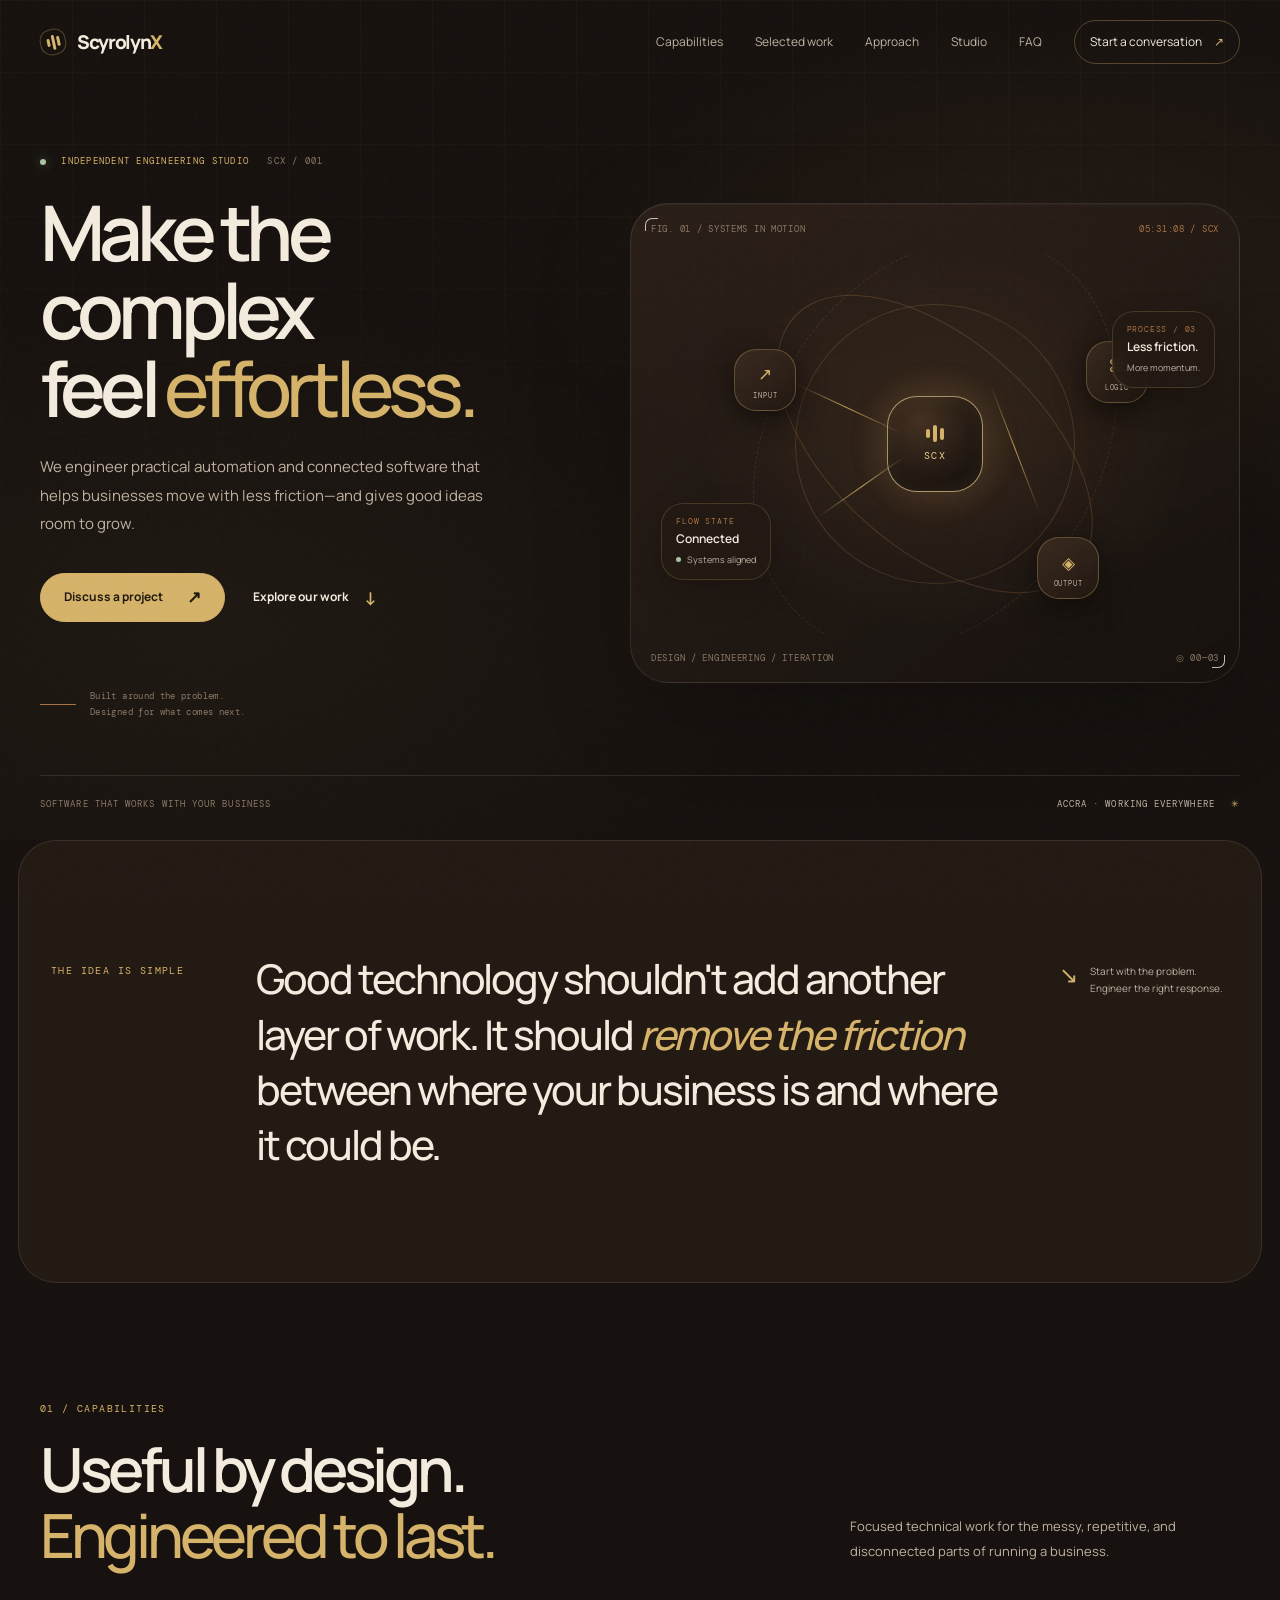
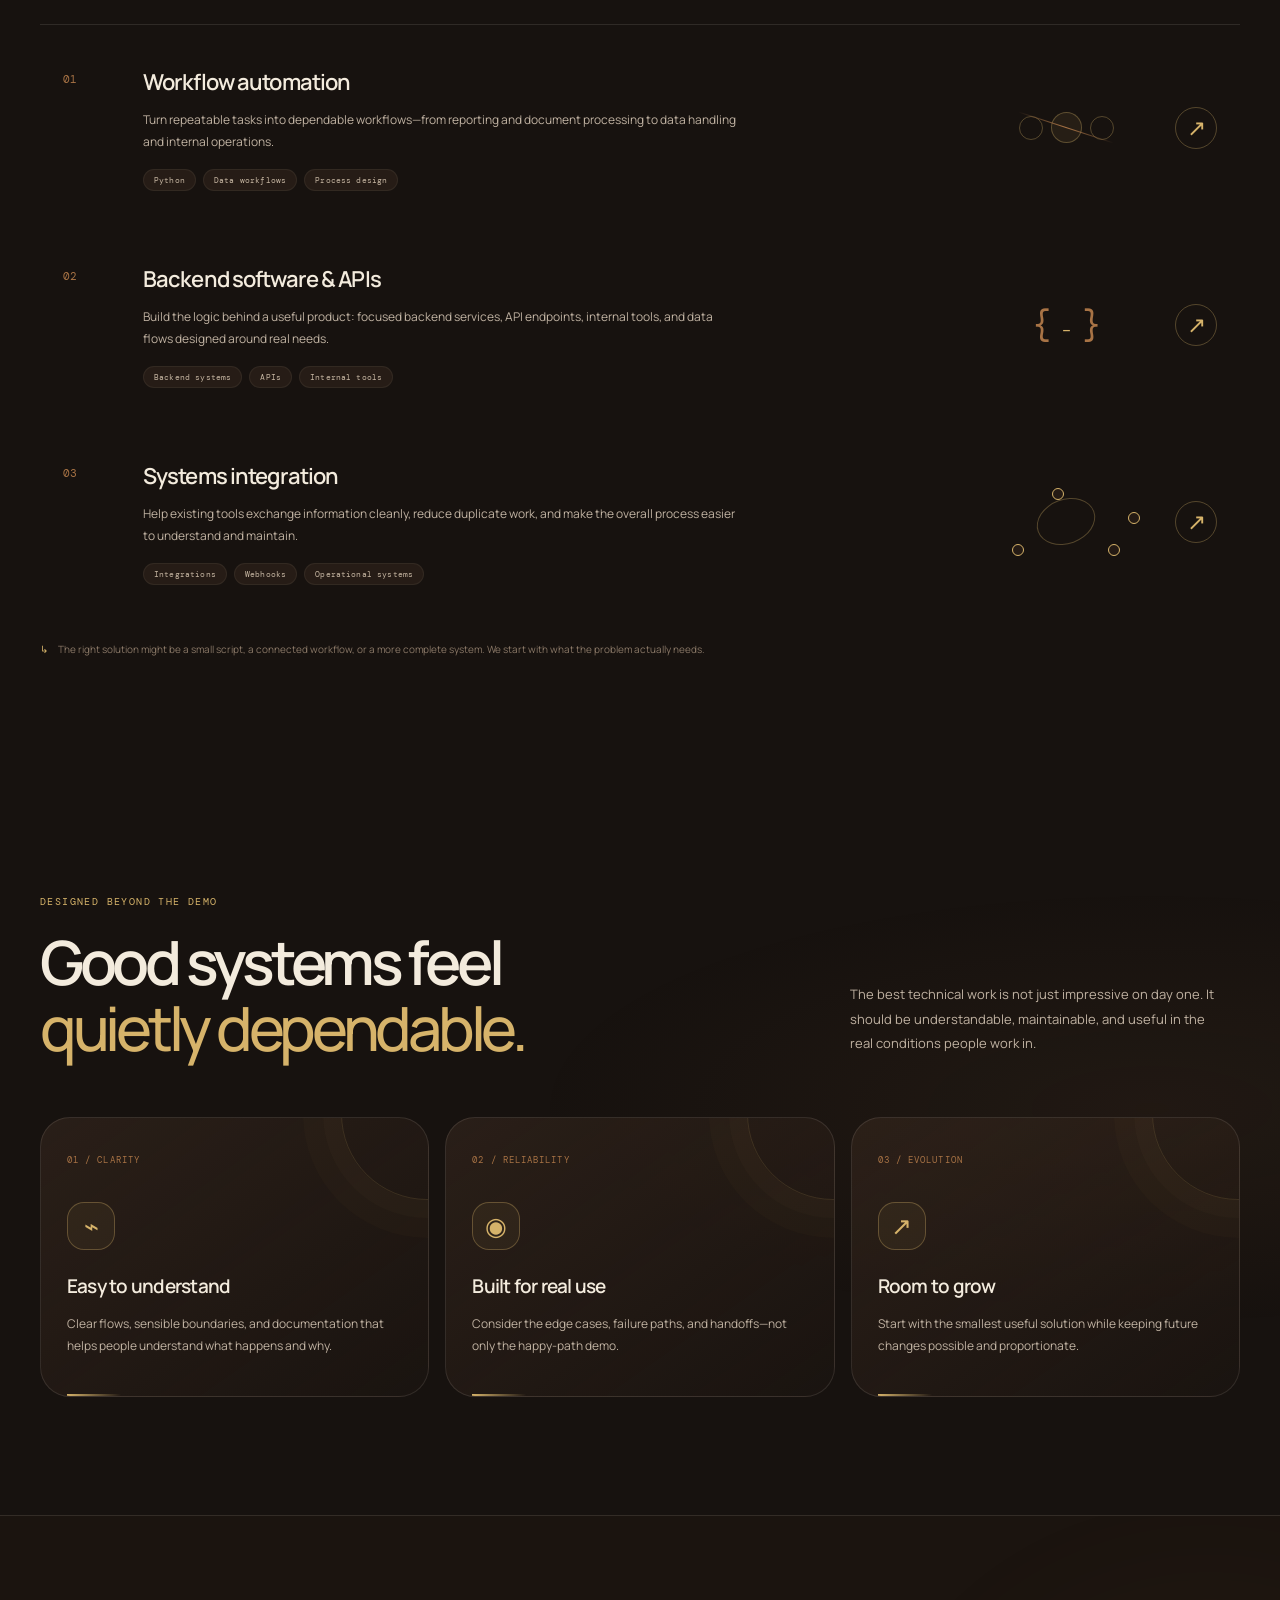
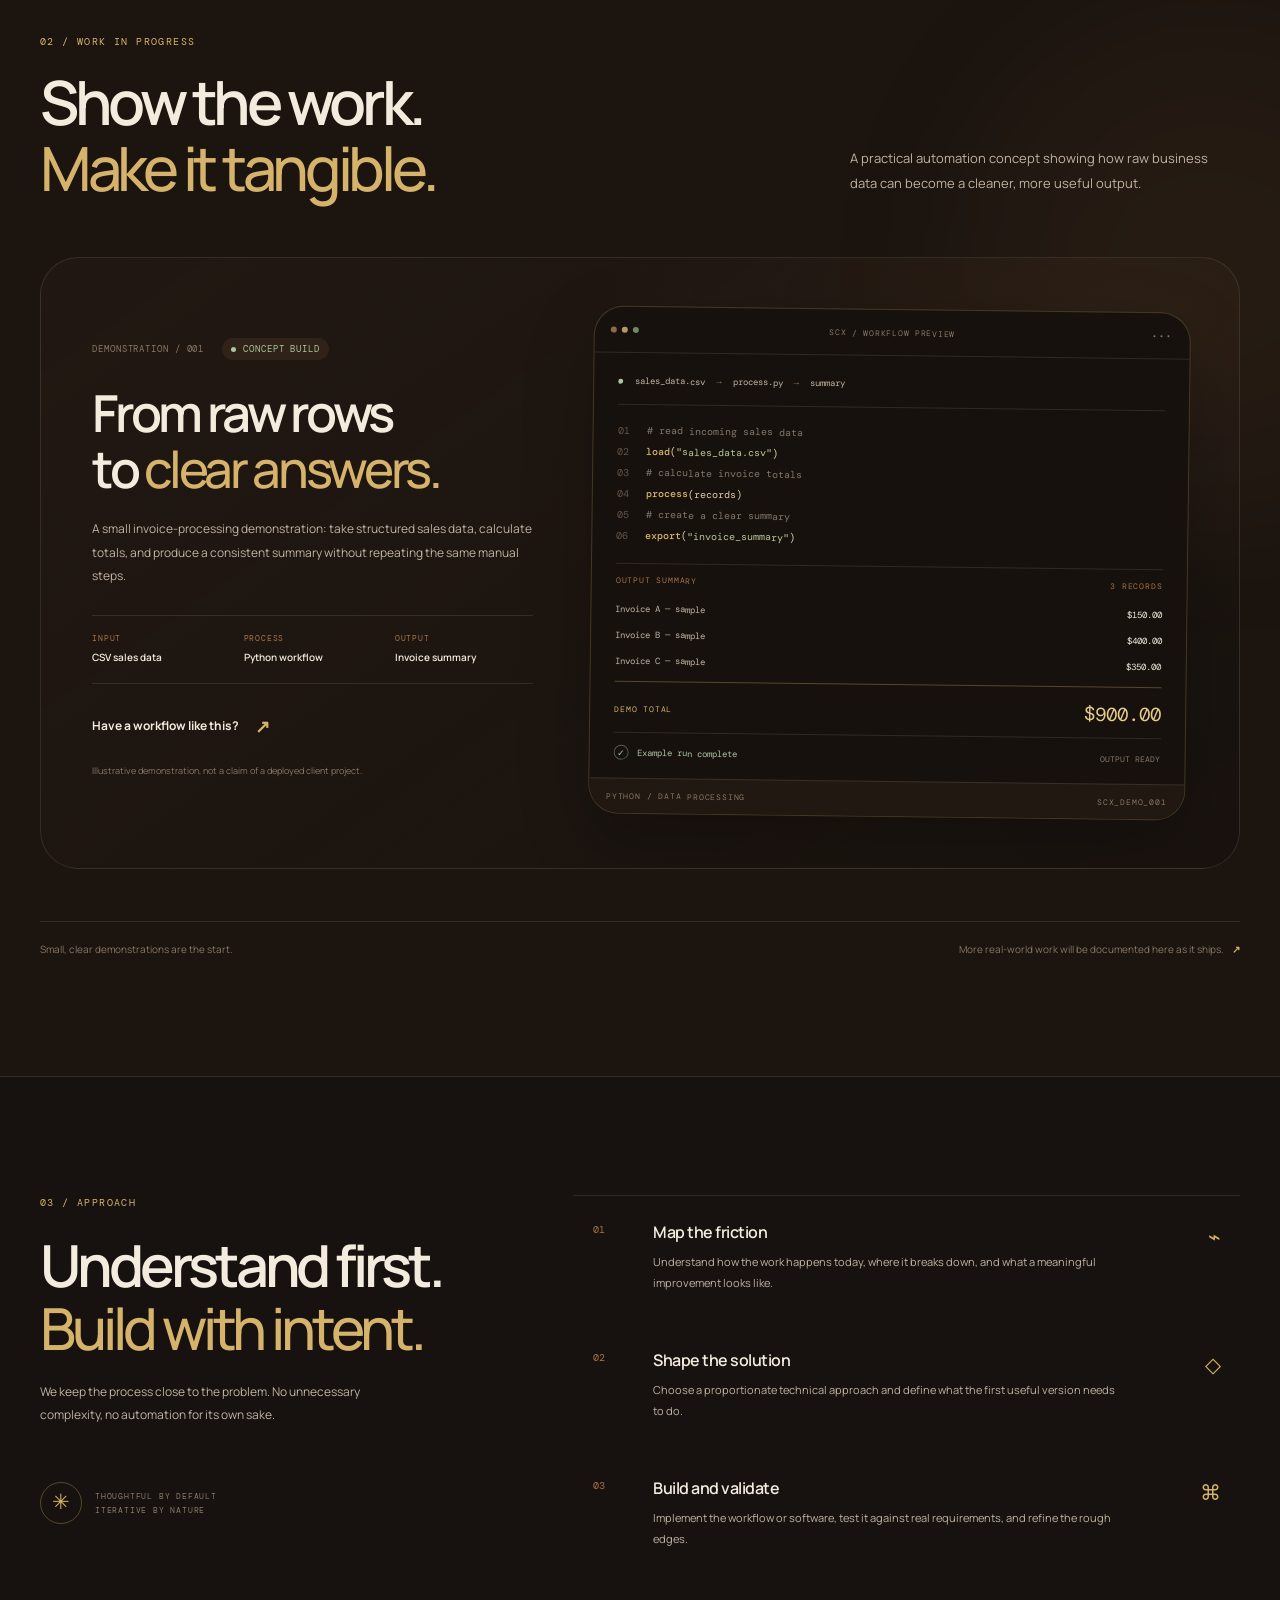
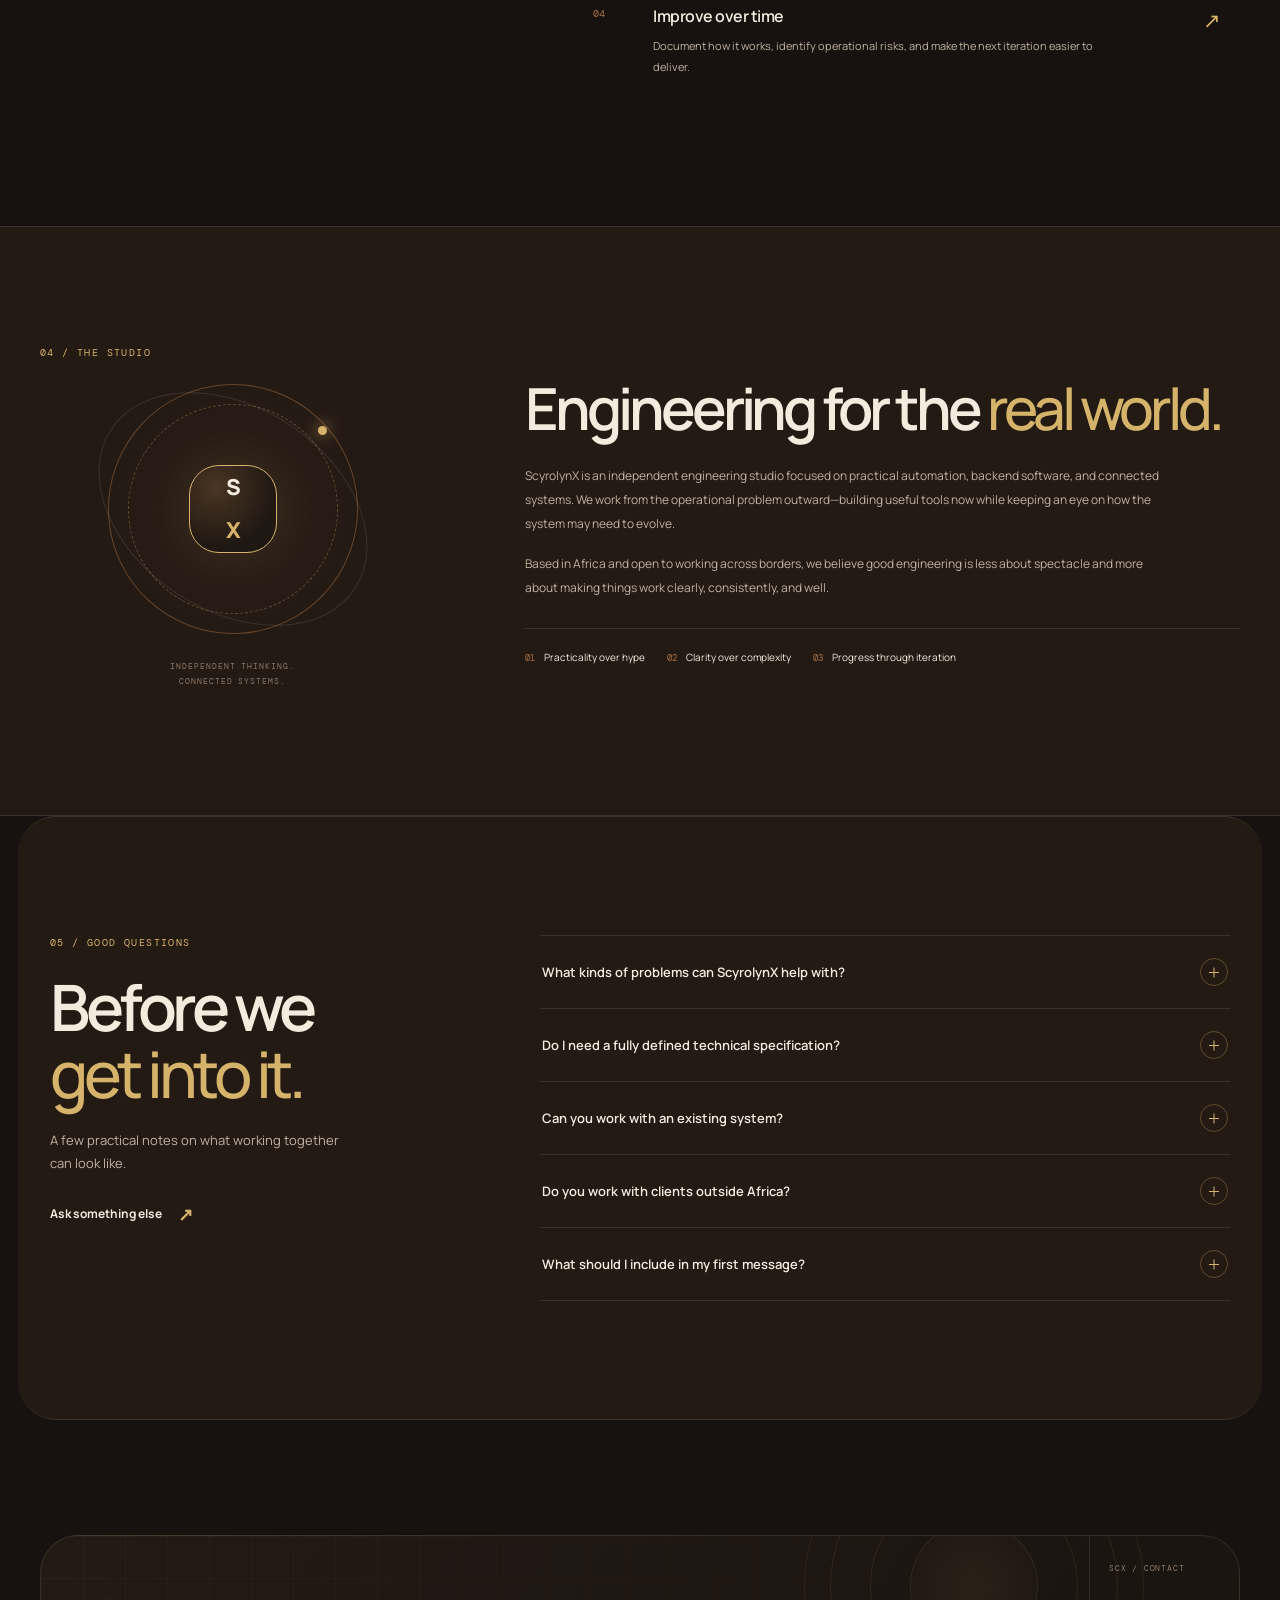
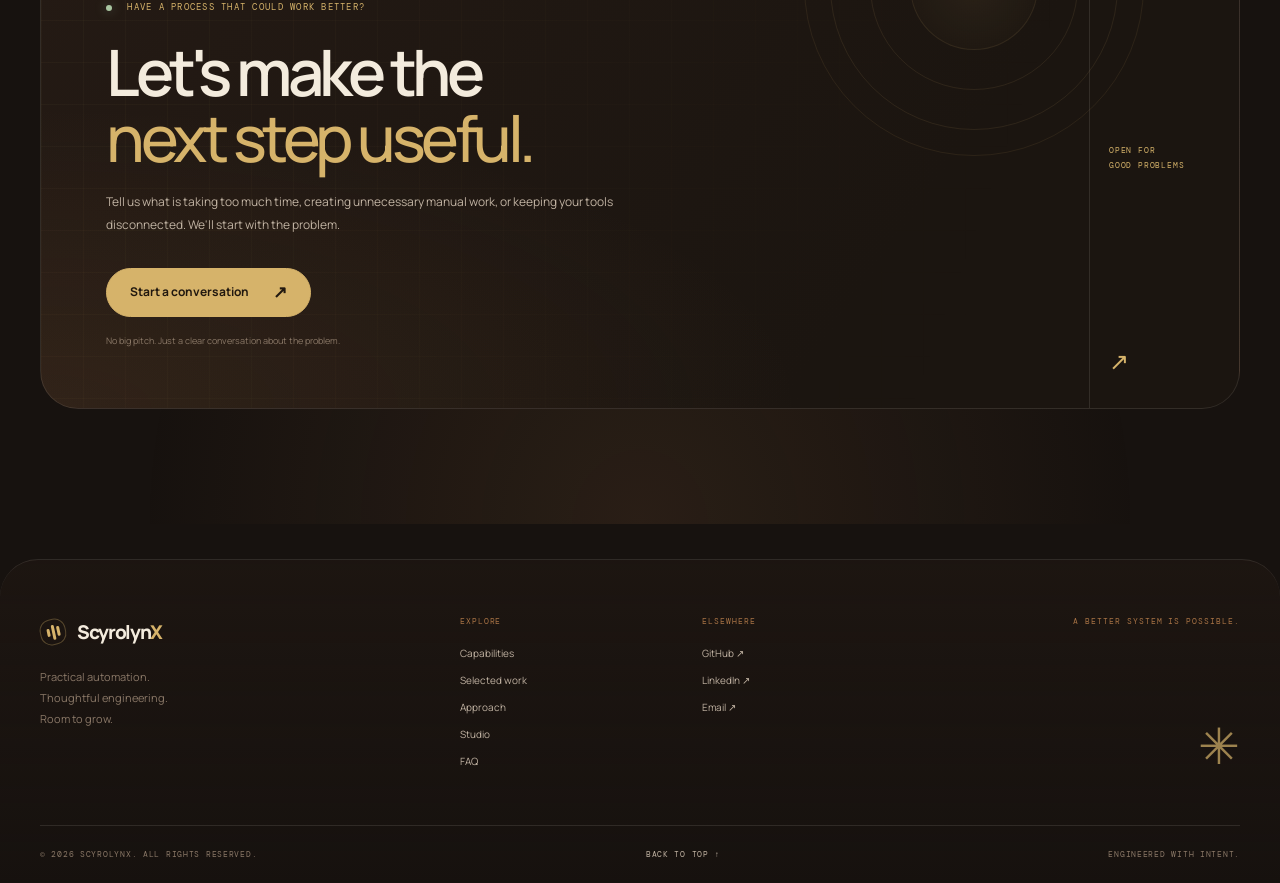
==== commit 2e80dd80: "Refine ScyrolynX website design" ====
--- a/website/index.html
+++ b/website/index.html
@@ -1,697 +1,121 @@
-<!DOCTYPE html>
+<!doctype html>
 <html lang="en">
 <head>
-    <meta charset="UTF-8">
-    <meta name="viewport" content="width=device-width, initial-scale=1.0">
+  <meta charset="utf-8">
+  <meta name="viewport" content="width=device-width, initial-scale=1">
+  <meta name="theme-color" content="#17120f">
+  <meta name="description" content="ScyrolynX engineers practical automation, connected software, and dependable digital systems for growing businesses.">
+  <title>ScyrolynX — Systems for what comes next</title>
+  <link rel="preconnect" href="https://fonts.googleapis.com">
+  <link rel="preconnect" href="https://fonts.gstatic.com" crossorigin>
+  <link href="https://fonts.googleapis.com/css2?family=DM+Mono:wght@400;500&family=Manrope:wght@400;500;600;700;800&display=swap" rel="stylesheet">
+  <link rel="stylesheet" href="styles.css">
+</head>
+<body>
+  <a class="skip-link" href="#main">Skip to content</a>
+  <div class="site-grain" aria-hidden="true"></div>
+  <header class="site-header" id="top">
+    <nav class="navbar wrap" aria-label="Main navigation">
+      <a class="brand" href="#top" aria-label="ScyrolynX home"><span class="brand-mark" aria-hidden="true"><i></i><i></i><i></i></span><span>Scyrolyn<span class="brand-x">X</span></span></a>
+      <button class="menu-toggle" type="button" aria-expanded="false" aria-controls="primary-nav" aria-label="Open navigation"><span></span><span></span></button>
+      <div class="nav-links" id="primary-nav">
+        <a href="#services">Capabilities</a><a href="#work">Selected work</a><a href="#approach">Approach</a><a href="#about">Studio</a><a href="#faq">FAQ</a>
+        <a class="nav-contact" href="#contact">Start a conversation <span aria-hidden="true">↗</span></a>
+      </div>
+    </nav>
+  </header>
 
-    <title>ScyrolynX — Business Automation & Software</title>
+  <main id="main">
+    <section class="hero section-pad">
+      <div class="hero-grid wrap">
+        <div class="hero-copy">
+          <p class="eyebrow"><span class="status-dot"></span> INDEPENDENT ENGINEERING STUDIO <span class="eyebrow-index">SCX / 001</span></p>
+          <h1>Make the complex<br>feel <em>effortless.</em></h1>
+          <p class="hero-intro">We engineer practical automation and connected software that helps businesses move with less friction—and gives good ideas room to grow.</p>
+          <div class="hero-actions"><a class="button button-gold" href="#contact">Discuss a project <span aria-hidden="true">↗</span></a><a class="text-link" href="#work">Explore our work <span aria-hidden="true">↓</span></a></div>
+          <div class="hero-footnote"><span class="footnote-line"></span><span>Built around the problem.<br>Designed for what comes next.</span></div>
+        </div>
+        <div class="hero-art" aria-label="Abstract illustration of connected software systems">
+          <div class="art-topline"><span>FIG. 01 / SYSTEMS IN MOTION</span><span class="art-coordinates">05:31:08 / SCX</span></div>
+          <div class="system-stage">
+            <div class="orbit orbit-a"></div><div class="orbit orbit-b"></div><div class="orbit orbit-c"></div>
+            <div class="orbit-node node-a"><span class="node-glyph">↗</span><small>INPUT</small></div>
+            <div class="orbit-node node-b"><span class="node-glyph">⌘</span><small>LOGIC</small></div>
+            <div class="orbit-node node-c"><span class="node-glyph">◈</span><small>OUTPUT</small></div>
+            <div class="core-halo"></div><div class="core"><span class="core-mark"><i></i><i></i><i></i></span><span>SCX</span></div>
+            <span class="data-trail trail-a"></span><span class="data-trail trail-b"></span><span class="data-trail trail-c"></span>
+            <div class="floating-note note-left"><span class="note-kicker">FLOW STATE</span><strong>Connected</strong><span class="note-live"><i></i> Systems aligned</span></div>
+            <div class="floating-note note-right"><span class="note-kicker">PROCESS / 03</span><strong>Less friction.</strong><span>More momentum.</span></div>
+          </div>
+          <div class="art-bottomline"><span>DESIGN / ENGINEERING / ITERATION</span><span class="art-coordinate-mark">◎  00—03</span></div>
+        </div>
+      </div>
+      <div class="hero-bottom wrap"><span>SOFTWARE THAT WORKS WITH YOUR BUSINESS</span><span class="hero-bottom-right">ACCRA · WORKING EVERYWHERE <span class="tiny-star">✳</span></span></div>
+    </section>
 
-    <meta
-        name="description"
-        content="ScyrolynX builds automation, software, and integrations that help businesses work faster and smarter."
-    >
+    <section class="manifesto section-pad" aria-label="Studio philosophy">
+      <div class="wrap manifesto-inner"><p class="eyebrow">THE IDEA IS SIMPLE</p><p class="manifesto-copy">Good technology shouldn't add another layer of work. It should <span>remove the friction</span> between where your business is and where it could be.</p><div class="manifesto-aside"><span class="aside-symbol">↘</span><span>Start with the problem.<br>Engineer the right response.</span></div></div>
+    </section>
 
-    <meta name="theme-color" content="#08090d">
+    <section class="services section-pad" id="services">
+      <div class="wrap">
+        <div class="section-heading split-heading"><div><p class="eyebrow">01 / CAPABILITIES</p><h2>Useful by design.<br><em>Engineered to last.</em></h2></div><p class="section-lead">Focused technical work for the messy, repetitive, and disconnected parts of running a business.</p></div>
+        <div class="capability-list">
+          <article class="capability"><div class="cap-number">01</div><div class="cap-main"><h3>Workflow automation</h3><p>Turn repeatable tasks into dependable workflows—from reporting and document processing to data handling and internal operations.</p><div class="tag-row"><span>Python</span><span>Data workflows</span><span>Process design</span></div></div><div class="cap-symbol symbol-flow" aria-hidden="true"><span></span><span></span><span></span><i></i></div><a class="cap-arrow" href="#contact" aria-label="Discuss workflow automation">↗</a></article>
+          <article class="capability"><div class="cap-number">02</div><div class="cap-main"><h3>Backend software & APIs</h3><p>Build the logic behind a useful product: focused backend services, API endpoints, internal tools, and data flows designed around real needs.</p><div class="tag-row"><span>Backend systems</span><span>APIs</span><span>Internal tools</span></div></div><div class="cap-symbol symbol-code" aria-hidden="true"><span>{</span><i>_</i><span>}</span></div><a class="cap-arrow" href="#contact" aria-label="Discuss backend software">↗</a></article>
+          <article class="capability"><div class="cap-number">03</div><div class="cap-main"><h3>Systems integration</h3><p>Help existing tools exchange information cleanly, reduce duplicate work, and make the overall process easier to understand and maintain.</p><div class="tag-row"><span>Integrations</span><span>Webhooks</span><span>Operational systems</span></div></div><div class="cap-symbol symbol-network" aria-hidden="true"><i></i><i></i><i></i><i></i><span></span></div><a class="cap-arrow" href="#contact" aria-label="Discuss system integration">↗</a></article>
+        </div>
+        <p class="capability-note"><span>↳</span> The right solution might be a small script, a connected workflow, or a more complete system. We start with what the problem actually needs.</p>
+      </div>
+    </section>
 
-    <link rel="stylesheet" href="styles.css">
-</head>
+    <section class="engineering-values section-pad" aria-labelledby="values-title">
+      <div class="wrap">
+        <div class="section-heading split-heading"><div><p class="eyebrow">DESIGNED BEYOND THE DEMO</p><h2 id="values-title">Good systems feel<br><em>quietly dependable.</em></h2></div><p class="section-lead">The best technical work is not just impressive on day one. It should be understandable, maintainable, and useful in the real conditions people work in.</p></div>
+        <div class="values-grid">
+          <article class="value-card"><span class="value-index">01 / CLARITY</span><div class="value-icon" aria-hidden="true">⌁</div><h3>Easy to understand</h3><p>Clear flows, sensible boundaries, and documentation that helps people understand what happens and why.</p><span class="value-line"></span></article>
+          <article class="value-card"><span class="value-index">02 / RELIABILITY</span><div class="value-icon" aria-hidden="true">◉</div><h3>Built for real use</h3><p>Consider the edge cases, failure paths, and handoffs—not only the happy-path demo.</p><span class="value-line"></span></article>
+          <article class="value-card"><span class="value-index">03 / EVOLUTION</span><div class="value-icon" aria-hidden="true">↗</div><h3>Room to grow</h3><p>Start with the smallest useful solution while keeping future changes possible and proportionate.</p><span class="value-line"></span></article>
+        </div>
+      </div>
+    </section>
 
-<body>
+    <section class="work section-pad" id="work">
+      <div class="wrap">
+        <div class="section-heading split-heading"><div><p class="eyebrow">02 / WORK IN PROGRESS</p><h2>Show the work.<br><em>Make it tangible.</em></h2></div><p class="section-lead">A practical automation concept showing how raw business data can become a cleaner, more useful output.</p></div>
+        <article class="project-feature">
+          <div class="project-copy"><div class="project-meta"><span>DEMONSTRATION / 001</span><span class="project-status"><i></i> CONCEPT BUILD</span></div><h3>From raw rows<br>to <em>clear answers.</em></h3><p>A small invoice-processing demonstration: take structured sales data, calculate totals, and produce a consistent summary without repeating the same manual steps.</p><div class="project-facts"><div><span>INPUT</span><strong>CSV sales data</strong></div><div><span>PROCESS</span><strong>Python workflow</strong></div><div><span>OUTPUT</span><strong>Invoice summary</strong></div></div><a class="text-link" href="#contact">Have a workflow like this? <span aria-hidden="true">↗</span></a><p class="honesty-note">Illustrative demonstration, not a claim of a deployed client project.</p></div>
+          <div class="project-console"><div class="console-top"><div class="window-controls"><i></i><i></i><i></i></div><span>SCX / WORKFLOW PREVIEW</span><span class="console-menu">•••</span></div><div class="console-content"><div class="console-path"><span class="path-dot"></span> sales_data.csv <span class="path-arrow">→</span> process.py <span class="path-arrow">→</span> summary</div><div class="code-lines"><p><span class="line-no">01</span><span class="syntax-dim"># read incoming sales data</span></p><p><span class="line-no">02</span><span><b>load</b>(<i>"sales_data.csv"</i>)</span></p><p><span class="line-no">03</span><span class="syntax-dim"># calculate invoice totals</span></p><p><span class="line-no">04</span><span><b>process</b>(records)</span></p><p><span class="line-no">05</span><span class="syntax-dim"># create a clear summary</span></p><p><span class="line-no">06</span><span><b>export</b>(<i>"invoice_summary"</i>)</span></p></div><div class="console-divider"><span>OUTPUT SUMMARY</span><span>3 RECORDS</span></div><div class="result-row"><span>Invoice A — sample</span><strong>$150.00</strong></div><div class="result-row"><span>Invoice B — sample</span><strong>$400.00</strong></div><div class="result-row"><span>Invoice C — sample</span><strong>$350.00</strong></div><div class="result-total"><span>DEMO TOTAL</span><strong>$900.00</strong></div><div class="console-complete"><span class="complete-check">✓</span> Example run complete <span class="complete-time">OUTPUT READY</span></div></div><div class="console-footer"><span>PYTHON / DATA PROCESSING</span><span>SCX_DEMO_001</span></div></div>
+        </article>
+        <div class="work-bottom"><span>Small, clear demonstrations are the start.</span><span>More real-world work will be documented here as it ships. <b>↗</b></span></div>
+      </div>
+    </section>
 
-    <!-- =========================
-         HEADER
-    ========================== -->
+    <section class="approach section-pad" id="approach">
+      <div class="wrap approach-layout"><div class="approach-intro"><p class="eyebrow">03 / APPROACH</p><h2>Understand first.<br><em>Build with intent.</em></h2><p>We keep the process close to the problem. No unnecessary complexity, no automation for its own sake.</p><div class="approach-stamp"><span class="stamp-icon">✳</span><span>THOUGHTFUL BY DEFAULT<br>ITERATIVE BY NATURE</span></div></div><div class="approach-steps"><article><span class="step-index">01</span><div><h3>Map the friction</h3><p>Understand how the work happens today, where it breaks down, and what a meaningful improvement looks like.</p></div><span class="step-glyph">⌁</span></article><article><span class="step-index">02</span><div><h3>Shape the solution</h3><p>Choose a proportionate technical approach and define what the first useful version needs to do.</p></div><span class="step-glyph">◇</span></article><article><span class="step-index">03</span><div><h3>Build and validate</h3><p>Implement the workflow or software, test it against real requirements, and refine the rough edges.</p></div><span class="step-glyph">⌘</span></article><article><span class="step-index">04</span><div><h3>Improve over time</h3><p>Document how it works, identify operational risks, and make the next iteration easier to deliver.</p></div><span class="step-glyph">↗</span></article></div></div>
+    </section>
 
-    <header class="site-header">
-        <nav class="navbar">
+    <section class="studio section-pad" id="about">
+      <div class="wrap studio-inner"><div class="studio-left"><p class="eyebrow">04 / THE STUDIO</p><div class="studio-orbit" aria-hidden="true"><span class="studio-orbit-ring ring-one"></span><span class="studio-orbit-ring ring-two"></span><span class="studio-orbit-core">S<span>X</span></span><i class="studio-orbit-point"></i></div><p class="studio-caption">INDEPENDENT THINKING.<br>CONNECTED SYSTEMS.</p></div><div class="studio-copy"><h2>Engineering for the <em>real world.</em></h2><p>ScyrolynX is an independent engineering studio focused on practical automation, backend software, and connected systems. We work from the operational problem outward—building useful tools now while keeping an eye on how the system may need to evolve.</p><p>Based in Africa and open to working across borders, we believe good engineering is less about spectacle and more about making things work clearly, consistently, and well.</p><div class="studio-principles"><span><b>01</b> Practicality over hype</span><span><b>02</b> Clarity over complexity</span><span><b>03</b> Progress through iteration</span></div></div></div>
+    </section>
 
-            <a href="/" class="logo">
-                ScyrolynX<span>.</span>
-            </a>
+    <section class="faq section-pad" id="faq">
+      <div class="wrap faq-layout">
+        <div class="faq-intro"><p class="eyebrow">05 / GOOD QUESTIONS</p><h2>Before we<br><em>get into it.</em></h2><p>A few practical notes on what working together can look like.</p><a class="text-link" href="#contact">Ask something else <span aria-hidden="true">↗</span></a></div>
+        <div class="faq-list">
+          <details class="faq-item"><summary><span>What kinds of problems can ScyrolynX help with?</span><i aria-hidden="true"></i></summary><div class="faq-answer"><p>Repetitive manual tasks, disconnected tools, data-processing workflows, internal software needs, and focused backend or API work. The first step is understanding the problem before choosing the technology.</p></div></details>
+          <details class="faq-item"><summary><span>Do I need a fully defined technical specification?</span><i aria-hidden="true"></i></summary><div class="faq-answer"><p>No. A clear description of the process, what is frustrating about it, and what a better outcome would look like is a useful starting point. We can work out the technical shape from there.</p></div></details>
+          <details class="faq-item"><summary><span>Can you work with an existing system?</span><i aria-hidden="true"></i></summary><div class="faq-answer"><p>Potentially, yes. Existing tools, data formats, APIs, and constraints are part of the discovery process. The right approach depends on access, complexity, and the outcome you need.</p></div></details>
+          <details class="faq-item"><summary><span>Do you work with clients outside Africa?</span><i aria-hidden="true"></i></summary><div class="faq-answer"><p>ScyrolynX is based in Africa and is open to working with clients across borders. Project fit, communication, scope, and timelines are discussed up front.</p></div></details>
+          <details class="faq-item"><summary><span>What should I include in my first message?</span><i aria-hidden="true"></i></summary><div class="faq-answer"><p>Tell us what you are trying to do, how the process works today, what is going wrong or taking too long, and any deadline or existing tools we should know about. You do not need to have the solution figured out.</p></div></details>
+        </div>
+      </div>
+    </section>
 
-            <div class="nav-links">
-                <a href="#services">Services</a>
-                <a href="#work">Our Work</a>
-                <a href="#about">About</a>
-                <a href="#contact">Contact</a>
-            </div>
+    <section class="contact section-pad" id="contact"><div class="wrap contact-panel"><div class="contact-decoration" aria-hidden="true"><span></span><span></span><span></span></div><div class="contact-content"><p class="eyebrow"><span class="status-dot"></span> HAVE A PROCESS THAT COULD WORK BETTER?</p><h2>Let's make the<br><em>next step useful.</em></h2><p>Tell us what is taking too much time, creating unnecessary manual work, or keeping your tools disconnected. We'll start with the problem.</p><a class="button button-gold" href="mailto:hello@scyrolynx.dpdns.org?subject=ScyrolynX%20project%20enquiry">Start a conversation <span aria-hidden="true">↗</span></a><span class="contact-note">No big pitch. Just a clear conversation about the problem.</span></div><div class="contact-index"><span>SCX / CONTACT</span><span>OPEN FOR<br>GOOD PROBLEMS</span><span class="contact-index-mark">↗</span></div></div></section>
+  </main>
 
-            <a href="#contact" class="nav-cta">
-                Let's Talk
-            </a>
-
-        </nav>
-    </header>
-
-
-    <main>
-
-        <!-- =========================
-             HERO
-        ========================== -->
-
-        <section class="hero">
-
-            <div class="hero-background"></div>
-
-            <div class="hero-content">
-
-                <p class="eyebrow">
-                    BUSINESS AUTOMATION • SOFTWARE • INTEGRATIONS
-                </p>
-
-                <h1>
-                    Automate the work
-                    <span>that slows you down.</span>
-                </h1>
-
-                <p class="hero-text">
-                    ScyrolynX builds software and automation systems that
-                    eliminate repetitive work, connect your tools, and help
-                    businesses operate more efficiently.
-                </p>
-
-                <div class="hero-actions">
-
-                    <a href="#contact" class="primary-button">
-                        Let's talk
-                    </a>
-
-                    <a href="#work" class="secondary-button">
-                        See our work
-                        <span>→</span>
-                    </a>
-
-                </div>
-
-            </div>
-
-            <div class="hero-scroll">
-                <span></span>
-                Scroll to explore
-            </div>
-
-        </section>
-
-
-        <!-- =========================
-             SERVICES
-        ========================== -->
-
-        <section class="services section" id="services">
-
-            <div class="section-heading">
-
-                <p class="eyebrow">
-                    WHAT WE DO
-                </p>
-
-                <h2>
-                    Turn repetitive work
-                    into reliable systems.
-                </h2>
-
-                <p>
-                    We design and build practical software solutions around
-                    the way your business actually works.
-                </p>
-
-            </div>
-
-
-            <div class="service-grid">
-
-                <article class="service-card">
-
-                    <div class="card-top">
-                        <span class="service-number">01</span>
-                        <span class="card-arrow">↗</span>
-                    </div>
-
-                    <h3>
-                        Business Automation
-                    </h3>
-
-                    <p>
-                        Replace repetitive manual processes with reliable
-                        automated workflows that save time and reduce errors.
-                    </p>
-
-                    <div class="card-line"></div>
-
-                </article>
-
-
-                <article class="service-card">
-
-                    <div class="card-top">
-                        <span class="service-number">02</span>
-                        <span class="card-arrow">↗</span>
-                    </div>
-
-                    <h3>
-                        Software & APIs
-                    </h3>
-
-                    <p>
-                        Build custom internal tools, backend systems, and APIs
-                        that connect your business processes.
-                    </p>
-
-                    <div class="card-line"></div>
-
-                </article>
-
-
-                <article class="service-card">
-
-                    <div class="card-top">
-                        <span class="service-number">03</span>
-                        <span class="card-arrow">↗</span>
-                    </div>
-
-                    <h3>
-                        System Integrations
-                    </h3>
-
-                    <p>
-                        Connect the tools your business already uses so
-                        information moves between systems automatically.
-                    </p>
-
-                    <div class="card-line"></div>
-
-                </article>
-
-            </div>
-
-        </section>
-
-
-        <!-- =========================
-             PROCESS
-        ========================== -->
-
-        <section class="process section" id="about">
-
-            <div class="section-heading">
-
-                <p class="eyebrow">
-                    HOW WE WORK
-                </p>
-
-                <h2>
-                    From problem
-                    to working system.
-                </h2>
-
-                <p>
-                    We focus on understanding the workflow first, then building
-                    the simplest solution that creates a measurable improvement.
-                </p>
-
-            </div>
-
-
-            <div class="process-grid">
-
-                <article class="process-step">
-
-                    <span class="step-number">
-                        01
-                    </span>
-
-                    <div>
-                        <h3>Discover</h3>
-
-                        <p>
-                            Understand the current workflow, identify
-                            bottlenecks, and find where time or accuracy
-                            is being lost.
-                        </p>
-                    </div>
-
-                </article>
-
-
-                <article class="process-step">
-
-                    <span class="step-number">
-                        02
-                    </span>
-
-                    <div>
-                        <h3>Build</h3>
-
-                        <p>
-                            Design and build a focused solution around the
-                            actual business problem instead of adding
-                            unnecessary complexity.
-                        </p>
-                    </div>
-
-                </article>
-
-
-                <article class="process-step">
-
-                    <span class="step-number">
-                        03
-                    </span>
-
-                    <div>
-                        <h3>Deploy</h3>
-
-                        <p>
-                            Put the system into operation, test it in the
-                            real workflow, and make sure it works reliably.
-                        </p>
-                    </div>
-
-                </article>
-
-
-                <article class="process-step">
-
-                    <span class="step-number">
-                        04
-                    </span>
-
-                    <div>
-                        <h3>Improve</h3>
-
-                        <p>
-                            Measure the results, refine the system, and
-                            identify opportunities for further automation.
-                        </p>
-                    </div>
-
-                </article>
-
-            </div>
-
-        </section>
-
-
-        <!-- =========================
-             OUR WORK
-        ========================== -->
-
-        <section class="work section" id="work">
-
-            <div class="section-heading">
-
-                <p class="eyebrow">
-                    OUR WORK
-                </p>
-
-                <h2>
-                    Software built around
-                    real business problems.
-                </h2>
-
-                <p>
-                    We build focused systems that solve practical operational
-                    problems and create a foundation for further improvement.
-                </p>
-
-            </div>
-
-
-            <article class="project-card">
-
-                <div class="project-content">
-
-                    <div class="project-label">
-                        CASE STUDY / AUTOMATION
-                    </div>
-
-                    <h3>
-                        Invoice Automation
-                    </h3>
-
-                    <p>
-                        A Python-based automation system designed to process
-                        sales information, generate invoice data, and produce
-                        useful business summaries without repetitive manual
-                        calculations.
-                    </p>
-
-
-                    <div class="project-details">
-
-                        <div>
-                            <span>Problem</span>
-                            <strong>Manual processing</strong>
-                        </div>
-
-                        <div>
-                            <span>Approach</span>
-                            <strong>Automated workflow</strong>
-                        </div>
-
-                        <div>
-                            <span>Foundation</span>
-                            <strong>Python</strong>
-                        </div>
-
-                    </div>
-
-
-                    <a href="#contact" class="project-link">
-                        Discuss a similar problem
-                        <span>→</span>
-                    </a>
-
-                </div>
-
-
-                <div class="project-visual">
-
-                    <div class="terminal-window">
-
-                        <div class="terminal-header">
-
-                            <div class="terminal-dots">
-                                <span></span>
-                                <span></span>
-                                <span></span>
-                            </div>
-
-                            <span>
-                                invoice_automation
-                            </span>
-
-                        </div>
-
-
-                        <div class="terminal-body">
-
-                            <p>
-                                <span class="terminal-muted">$</span>
-                                processing sales.csv
-                            </p>
-
-                            <p class="terminal-success">
-                                ✓ Acme Ltd ........ $150.00
-                            </p>
-
-                            <p class="terminal-success">
-                                ✓ Blue Ocean ...... $400.00
-                            </p>
-
-                            <p class="terminal-success">
-                                ✓ Green Store ..... $350.00
-                            </p>
-
-                            <div class="terminal-divider"></div>
-
-                            <p>
-                                Total:
-                                <strong>$900.00</strong>
-                            </p>
-
-                            <p class="terminal-muted">
-                                Process completed successfully.
-                            </p>
-
-                        </div>
-
-                    </div>
-
-                </div>
-
-            </article>
-
-        </section>
-
-
-        <!-- =========================
-             WHY SCYROLYNX
-        ========================== -->
-
-        <section class="why section">
-
-            <div class="section-heading">
-
-                <p class="eyebrow">
-                    WHY SCYROLYNX
-                </p>
-
-                <h2>
-                    Technology should
-                    solve problems, not create them.
-                </h2>
-
-            </div>
-
-
-            <div class="principles-grid">
-
-                <article class="principle">
-
-                    <span>01</span>
-
-                    <h3>
-                        Practical first
-                    </h3>
-
-                    <p>
-                        We start with the business problem and build only
-                        what is necessary to solve it effectively.
-                    </p>
-
-                </article>
-
-
-                <article class="principle">
-
-                    <span>02</span>
-
-                    <h3>
-                        Built to evolve
-                    </h3>
-
-                    <p>
-                        Solutions are designed with a foundation that can
-                        grow as the business and its requirements change.
-                    </p>
-
-                </article>
-
-
-                <article class="principle">
-
-                    <span>03</span>
-
-                    <h3>
-                        Reliability matters
-                    </h3>
-
-                    <p>
-                        Automation is valuable only when businesses can
-                        depend on it to work consistently.
-                    </p>
-
-                </article>
-
-
-                <article class="principle">
-
-                    <span>04</span>
-
-                    <h3>
-                        Long-term thinking
-                    </h3>
-
-                    <p>
-                        We look beyond one workflow to identify opportunities
-                        for better systems and continued improvement.
-                    </p>
-
-                </article>
-
-            </div>
-
-        </section>
-
-
-        <!-- =========================
-             ABOUT
-        ========================== -->
-
-        <section class="about section">
-
-            <div class="about-grid">
-
-                <div class="about-label">
-
-                    <p class="eyebrow">
-                        ABOUT SCYROLYNX
-                    </p>
-
-                </div>
-
-
-                <div class="about-content">
-
-                    <h2>
-                        Building the systems
-                        behind better businesses.
-                    </h2>
-
-                    <p>
-                        ScyrolynX is a software and automation company focused
-                        on helping businesses remove repetitive work and build
-                        better operational systems.
-                    </p>
-
-                    <p>
-                        We combine software engineering, automation,
-                        integrations, and infrastructure to turn inefficient
-                        workflows into reliable technology.
-                    </p>
-
-                    <div class="about-line"></div>
-
-                    <p class="about-highlight">
-                        Better systems.
-                        Less friction.
-                        More time for meaningful work.
-                    </p>
-
-                </div>
-
-            </div>
-
-        </section>
-
-
-        <!-- =========================
-             CTA
-        ========================== -->
-
-        <section class="cta section" id="contact">
-
-            <div class="cta-inner">
-
-                <p class="eyebrow">
-                    HAVE A PROCESS THAT SHOULD BE AUTOMATED?
-                </p>
-
-                <h2>
-                    Let's build a better way
-                    to do the work.
-                </h2>
-
-                <p>
-                    Tell us what is slowing your business down.
-                    We'll explore whether software or automation can help.
-                </p>
-
-                <a
-                    href="mailto:hello@scyrolynx.dpdns.org"
-                    class="primary-button"
-                >
-                    Start a conversation
-                    <span>→</span>
-                </a>
-
-            </div>
-
-        </section>
-
-    </main>
-
-
-    <!-- =========================
-         FOOTER
-    ========================== -->
-
-    <footer class="site-footer">
-
-        <div class="footer-main">
-
-            <div class="footer-brand">
-
-                <a href="/" class="logo">
-                    ScyrolynX<span>.</span>
-                </a>
-
-                <p>
-                    Business automation,
-                    software, and integrations.
-                </p>
-
-            </div>
-
-
-            <div class="footer-links">
-
-                <div>
-
-                    <span>Explore</span>
-
-                    <a href="#services">
-                        Services
-                    </a>
-
-                    <a href="#work">
-                        Our Work
-                    </a>
-
-                    <a href="#about">
-                        About
-                    </a>
-
-                </div>
-
-
-                <div>
-
-                    <span>Connect</span>
-
-                    <a href="#contact">
-                        Contact
-                    </a>
-
-                    <a
-                        href="https://github.com/ScyrolynX"
-                        target="_blank"
-                        rel="noopener noreferrer"
-                    >
-                        GitHub
-                    </a>
-
-                    <a
-                        href="https://www.linkedin.com/company/scyrolynx/"
-                        target="_blank"
-                        rel="noopener noreferrer"
-                    >
-                        LinkedIn
-                    </a>
-
-                </div>
-
-            </div>
-
-        </div>
-
-
-        <div class="footer-bottom">
-            <span>
-                © 2026 ScyrolynX. All rights reserved.
-            </span>
-
-            <span>
-                Software • Automation • Engineering
-            </span>
-
-        </div>
-
-    </footer>
-
-    <script src="script.js"></script>
-
+  <footer class="site-footer"><div class="wrap footer-main"><div class="footer-brand"><a class="brand" href="#top"><span class="brand-mark" aria-hidden="true"><i></i><i></i><i></i></span><span>Scyrolyn<span class="brand-x">X</span></span></a><p>Practical automation.<br>Thoughtful engineering.<br>Room to grow.</p></div><div class="footer-col"><span class="footer-heading">EXPLORE</span><a href="#services">Capabilities</a><a href="#work">Selected work</a><a href="#approach">Approach</a><a href="#about">Studio</a><a href="#faq">FAQ</a></div><div class="footer-col"><span class="footer-heading">ELSEWHERE</span><a href="https://github.com/ScyrolynX" target="_blank" rel="noopener noreferrer">GitHub ↗</a><a href="https://www.linkedin.com/company/scyrolynx/" target="_blank" rel="noopener noreferrer">LinkedIn ↗</a><a href="mailto:hello@scyrolynx.dpdns.org">Email ↗</a></div><div class="footer-signoff"><span class="footer-heading">A BETTER SYSTEM IS POSSIBLE.</span><span class="footer-symbol">✳</span></div></div><div class="wrap footer-bottom"><span>© 2026 SCYROLYNX. ALL RIGHTS RESERVED.</span><a href="#top">BACK TO TOP ↑</a><span>ENGINEERED WITH INTENT.</span></div></footer>
+  <script src="script.js"></script>
 </body>
 </html>
--- a/website/styles.css
+++ b/website/styles.css
@@ -1,1905 +1,89 @@
-/* =========================================================
-   SCYROLYNX — AI ENGINEERING SYSTEM
-   Warm Cyber / AI Interface
-========================================================= */
+:root{--ink:#17120f;--ink-soft:#1e1712;--panel:#241a14;--panel-light:#2c2119;--line:rgba(235,204,151,.17);--line-strong:rgba(235,204,151,.34);--gold:#d6b36a;--gold-bright:#f0d69c;--bronze:#a87345;--ivory:#f3ebdd;--muted:#b0a294;--dim:#76695e;--green:#a9c5a1;--font:'Manrope',sans-serif;--mono:'DM Mono',monospace;--wrap:1200px;--ease:cubic-bezier(.22,.72,.18,1)}*{box-sizing:border-box}html{scroll-behavior:smooth;scroll-padding-top:94px}body{margin:0;background:var(--ink);color:var(--ivory);font-family:var(--font);font-size:15px;line-height:1.7;-webkit-font-smoothing:antialiased;overflow-x:hidden}body.menu-open{overflow:hidden}a{color:inherit;text-decoration:none}button{font:inherit}.wrap{width:min(var(--wrap),calc(100% - 64px));margin-inline:auto}.section-pad{padding:118px 0;position:relative}.site-grain{position:fixed;inset:0;pointer-events:none;z-index:10;opacity:.035;background-image:url("data:image/svg+xml,%3Csvg viewBox='0 0 180 180' xmlns='http://www.w3.org/2000/svg'%3E%3Cfilter id='n'%3E%3CfeTurbulence type='fractalNoise' baseFrequency='.92' numOctaves='3' stitchTiles='stitch'/%3E%3C/filter%3E%3Crect width='100%25' height='100%25' filter='url(%23n)' opacity='.4'/%3E%3C/svg%3E")}.skip-link{position:absolute;left:12px;top:-60px;z-index:99;background:var(--gold);color:var(--ink);padding:10px 14px}.skip-link:focus{top:12px}.site-header{position:fixed;inset:0 0 auto;z-index:50;border-bottom:1px solid transparent;transition:background .3s,border-color .3s,backdrop-filter .3s}.site-header.scrolled{background:rgba(23,18,15,.9);border-color:var(--line);backdrop-filter:blur(18px)}.navbar{height:84px;display:flex;align-items:center;justify-content:space-between}.brand{display:inline-flex;align-items:center;gap:11px;font-size:19px;font-weight:800;letter-spacing:-.07em}.brand-x{color:var(--gold)}.brand-mark{width:26px;height:26px;display:flex;align-items:center;justify-content:center;gap:2px;border:1px solid var(--line-strong);border-radius:50%;transform:rotate(-25deg)}.brand-mark i{display:block;width:3px;background:var(--gold);border-radius:3px}.brand-mark i:nth-child(1){height:8px}.brand-mark i:nth-child(2){height:15px}.brand-mark i:nth-child(3){height:10px}.nav-links{display:flex;align-items:center;gap:32px;color:var(--muted);font-size:12px}.nav-links>a:not(.nav-contact){transition:color .2s}.nav-links>a:not(.nav-contact):hover{color:var(--ivory)}.nav-contact{border:1px solid var(--line-strong);padding:11px 15px;color:var(--ivory);transition:background .2s,color .2s,border .2s}.nav-contact span{color:var(--gold);margin-left:10px}.nav-contact:hover{background:var(--gold);color:var(--ink);border-color:var(--gold)}.nav-contact:hover span{color:var(--ink)}.menu-toggle{display:none;background:transparent;border:1px solid var(--line-strong);width:44px;height:44px;padding:12px;cursor:pointer}.menu-toggle span{display:block;width:18px;height:1px;background:var(--gold);margin:5px auto;transition:transform .2s}.eyebrow{font-family:var(--mono);font-size:10px;line-height:1.5;letter-spacing:.14em;color:var(--gold);margin:0 0 24px}.status-dot{display:inline-block;width:6px;height:6px;border-radius:50%;background:var(--green);box-shadow:0 0 12px rgba(169,197,161,.45);margin-right:9px;vertical-align:middle}.hero{padding-top:155px;padding-bottom:30px;min-height:780px;overflow:hidden;background:radial-gradient(ellipse at 82% 34%,rgba(168,115,69,.11),transparent 34%),radial-gradient(ellipse at 16% 75%,rgba(214,179,106,.045),transparent 38%)}.hero:before{content:"";position:absolute;inset:0;background-image:linear-gradient(rgba(214,179,106,.035) 1px,transparent 1px),linear-gradient(90deg,rgba(214,179,106,.035) 1px,transparent 1px);background-size:72px 72px;mask-image:linear-gradient(to bottom,black,transparent 90%);pointer-events:none}.hero-grid{position:relative;display:grid;grid-template-columns:.95fr 1.05fr;align-items:center;gap:38px;min-height:540px}.hero-copy{position:relative;z-index:2;padding-bottom:10px}.hero-copy .eyebrow{white-space:nowrap;font-size:9px}.eyebrow-index{color:var(--dim);margin-left:12px}.hero h1{font-size:clamp(48px,6vw,82px);line-height:1.02;letter-spacing:-.075em;font-weight:600;margin:0 0 26px}.hero h1 em,.section-heading h2 em,.project-copy h3 em,.approach-intro h2 em,.studio-copy h2 em,.contact-content h2 em{font-style:normal;color:var(--gold);font-weight:500}.hero-intro{max-width:470px;color:var(--muted);font-size:15px;line-height:1.9;margin:0}.hero-actions{display:flex;align-items:center;gap:28px;margin-top:34px}.button{min-height:49px;padding:0 18px;display:inline-flex;align-items:center;justify-content:center;gap:24px;font-size:12px;font-weight:700;transition:transform .25s var(--ease),background .25s,color .25s,border .25s}.button:hover{transform:translateY(-3px)}.button-gold{background:var(--gold);color:#21180f;border:1px solid var(--gold)}.button-gold:hover{background:var(--gold-bright);border-color:var(--gold-bright)}.button span{font-size:17px}.text-link{font-size:12px;font-weight:700;color:var(--ivory);display:inline-flex;gap:16px;align-items:center}.text-link span{color:var(--gold);font-size:18px;transition:transform .2s}.text-link:hover span{transform:translate(3px,-2px)}.hero-footnote{display:flex;align-items:center;gap:14px;margin-top:66px;color:var(--dim);font-family:var(--mono);font-size:9px;line-height:1.8;letter-spacing:.04em}.footnote-line{width:36px;height:1px;background:var(--bronze)}.hero-art{min-width:0;position:relative;border:1px solid var(--line);background:linear-gradient(145deg,rgba(54,39,27,.4),rgba(23,18,15,.5));height:480px;isolation:isolate}.hero-art:before,.hero-art:after{content:"";position:absolute;width:12px;height:12px;border-color:var(--gold);opacity:.8}.hero-art:before{left:-1px;top:-1px;border-top:1px solid;border-left:1px solid}.hero-art:after{right:-1px;bottom:-1px;border-right:1px solid;border-bottom:1px solid}.art-topline,.art-bottomline{position:absolute;left:20px;right:20px;display:flex;justify-content:space-between;gap:12px;font:9px var(--mono);letter-spacing:.08em;color:var(--dim)}.art-topline{top:19px}.art-bottomline{bottom:18px}.art-coordinates{color:var(--bronze)}.system-stage{position:absolute;inset:50px 0 48px;overflow:hidden}.system-stage:before{content:"";position:absolute;inset:0;background-image:radial-gradient(rgba(214,179,106,.3) .7px,transparent .7px);background-size:19px 19px;opacity:.24;mask-image:radial-gradient(ellipse,black,transparent 70%)}.orbit{position:absolute;left:50%;top:50%;border:1px solid rgba(214,179,106,.17);border-radius:50%;transform:translate(-50%,-50%) rotate(-22deg)}.orbit-a{width:280px;height:280px}.orbit-b{width:380px;height:210px;transform:translate(-50%,-50%) rotate(42deg);border-color:rgba(168,115,69,.3)}.orbit-c{width:440px;height:330px;transform:translate(-50%,-50%) rotate(-58deg);border-style:dashed;border-color:rgba(214,179,106,.13)}.core-halo{position:absolute;left:50%;top:50%;width:165px;height:165px;transform:translate(-50%,-50%);border-radius:50%;background:radial-gradient(circle,rgba(214,179,106,.15),rgba(168,115,69,.05) 50%,transparent 70%);filter:blur(4px)}.core{position:absolute;left:50%;top:50%;width:96px;height:96px;transform:translate(-50%,-50%);border-radius:50%;border:1px solid rgba(240,214,156,.65);background:radial-gradient(circle at 35% 25%,#443122,#1b140f 72%);display:flex;flex-direction:column;align-items:center;justify-content:center;gap:7px;box-shadow:0 0 42px rgba(214,179,106,.12),inset 0 0 18px rgba(214,179,106,.1);font:10px var(--mono);letter-spacing:.15em;color:var(--gold-bright)}.core-mark{display:flex;align-items:center;gap:3px}.core-mark i{display:block;width:4px;background:var(--gold);border-radius:4px}.core-mark i:nth-child(1){height:9px}.core-mark i:nth-child(2){height:17px}.core-mark i:nth-child(3){height:12px}.orbit-node{position:absolute;z-index:2;width:62px;height:62px;border:1px solid var(--line-strong);border-radius:50%;background:#211811;display:flex;align-items:center;justify-content:center;flex-direction:column;gap:2px;box-shadow:0 8px 28px #110d0a}.orbit-node small{font:7px var(--mono);color:var(--muted);letter-spacing:.12em}.node-glyph{font-size:17px;color:var(--gold)}.node-a{left:17%;top:25%}.node-b{right:15%;top:23%}.node-c{right:23%;bottom:9%}.data-trail{position:absolute;display:block;height:1px;background:linear-gradient(90deg,transparent,var(--gold),transparent);transform-origin:left;opacity:.8}.trail-a{width:116px;left:27%;top:34%;transform:rotate(25deg)}.trail-b{width:140px;left:59%;top:34%;transform:rotate(69deg)}.trail-c{width:105px;left:31%;top:69%;transform:rotate(-35deg)}.floating-note{position:absolute;z-index:3;display:flex;flex-direction:column;gap:3px;padding:12px 14px;background:rgba(29,21,15,.9);border:1px solid var(--line);box-shadow:0 12px 32px rgba(0,0,0,.18);backdrop-filter:blur(8px)}.floating-note strong{font-size:12px;font-weight:600}.floating-note>span:last-child{font-size:9px;color:var(--muted)}.note-kicker{font:8px var(--mono);letter-spacing:.1em;color:var(--bronze)}.note-left{left:5%;bottom:14%}.note-right{right:4%;top:15%}.note-live{display:flex;align-items:center;gap:6px}.note-live i{width:5px;height:5px;border-radius:50%;background:var(--green)}.hero-bottom{position:relative;display:flex;justify-content:space-between;border-top:1px solid var(--line);padding-top:22px;margin-top:45px;color:var(--dim);font:9px var(--mono);letter-spacing:.12em}.hero-bottom-right{color:var(--muted)}.tiny-star{color:var(--gold);padding-left:10px}.manifesto{padding-top:110px;padding-bottom:110px;background:var(--panel);border-block:1px solid var(--line)}.manifesto-inner{display:grid;grid-template-columns:170px 1fr 170px;align-items:start;gap:35px}.manifesto-inner .eyebrow{margin-top:12px}.manifesto-copy{font-size:clamp(24px,3.2vw,43px);line-height:1.35;letter-spacing:-.05em;max-width:790px;margin:0;font-weight:500}.manifesto-copy span{color:var(--gold);font-style:italic}.manifesto-aside{display:flex;align-items:flex-start;gap:12px;color:var(--muted);font-size:10px;line-height:1.7;padding-top:12px}.aside-symbol{color:var(--gold);font-size:23px;line-height:1}.section-heading{margin-bottom:56px}.split-heading{display:grid;grid-template-columns:1fr minmax(230px,390px);align-items:end;gap:40px}.section-heading .eyebrow{margin-bottom:20px}.section-heading h2,.approach-intro h2{font-size:clamp(38px,5vw,61px);line-height:1.08;letter-spacing:-.07em;font-weight:600;margin:0}.section-lead{color:var(--muted);font-size:13px;line-height:1.9;max-width:370px;margin:0 0 5px}.services{background:var(--ink)}.capability-list{border-top:1px solid var(--line)}.capability{display:grid;grid-template-columns:55px minmax(0,1fr) 180px 36px;align-items:center;gap:25px;padding:30px 0;border-bottom:1px solid var(--line);position:relative;transition:padding .3s var(--ease)}.capability:before{content:"";position:absolute;inset:0 -18px;background:linear-gradient(90deg,rgba(214,179,106,.06),transparent 75%);opacity:0;transition:opacity .3s;pointer-events:none}.capability:hover{padding-inline:18px}.capability:hover:before{opacity:1}.cap-number{font:11px var(--mono);color:var(--bronze);align-self:start;padding-top:8px}.cap-main h3{font-size:22px;letter-spacing:-.04em;margin:0 0 7px;font-weight:600}.cap-main p{max-width:600px;color:var(--muted);font-size:12px;line-height:1.9;margin:0}.tag-row{display:flex;flex-wrap:wrap;gap:7px;margin-top:15px}.tag-row span{font:8px var(--mono);color:#c6b6a2;border:1px solid var(--line);padding:5px 8px;letter-spacing:.02em}.cap-symbol{height:92px;position:relative;display:flex;align-items:center;justify-content:center;color:var(--gold)}.symbol-flow{gap:8px}.symbol-flow span{width:24px;height:24px;border:1px solid var(--line-strong);border-radius:50%;position:relative}.symbol-flow span:nth-child(2){width:31px;height:31px;background:rgba(214,179,106,.08)}.symbol-flow i{position:absolute;width:100px;height:1px;background:linear-gradient(90deg,transparent,var(--bronze),transparent);transform:rotate(18deg)}.symbol-code{font:34px var(--mono);gap:10px;color:var(--bronze)}.symbol-code i{font-style:normal;font-size:15px;color:var(--gold)}.symbol-network i{position:absolute;width:12px;height:12px;border-radius:50%;border:1px solid var(--gold);background:var(--panel)}.symbol-network i:nth-child(1){top:12px;left:42%}.symbol-network i:nth-child(2){bottom:12px;left:20%}.symbol-network i:nth-child(3){bottom:12px;right:20%}.symbol-network i:nth-child(4){top:40%;right:9%}.symbol-network span{position:absolute;width:60px;height:45px;border:1px solid var(--line-strong);border-radius:50%;transform:rotate(-20deg)}.cap-arrow{color:var(--gold);font-size:23px;justify-self:end;transition:transform .2s}.capability:hover .cap-arrow{transform:translate(3px,-3px)}.capability-note{color:var(--dim);font-size:10px;margin:25px 0 0}.capability-note span{color:var(--gold);padding-right:8px}.work{background:#1b140f;border-block:1px solid var(--line);overflow:hidden}.work:before{content:"";position:absolute;right:-160px;top:120px;width:460px;height:460px;border-radius:50%;background:rgba(168,115,69,.08);filter:blur(80px);pointer-events:none}.project-feature{display:grid;grid-template-columns:.85fr 1.15fr;gap:58px;align-items:center;position:relative}.project-meta{display:flex;align-items:center;gap:18px;flex-wrap:wrap;font:9px var(--mono);letter-spacing:.1em;color:var(--dim);margin-bottom:25px}.project-status{display:inline-flex;align-items:center;gap:7px;color:var(--green)}.project-status i{display:block;width:5px;height:5px;border-radius:50%;background:var(--green)}.project-copy h3{font-size:clamp(36px,4vw,51px);line-height:1.1;letter-spacing:-.065em;font-weight:600;margin:0 0 20px}.project-copy>p:not(.honesty-note){font-size:12px;line-height:1.95;color:var(--muted);max-width:440px;margin:0}.project-facts{display:grid;grid-template-columns:repeat(3,1fr);gap:13px;border-top:1px solid var(--line);border-bottom:1px solid var(--line);padding:17px 0;margin:27px 0}.project-facts div{display:flex;flex-direction:column;gap:6px}.project-facts span{font:8px var(--mono);letter-spacing:.1em;color:var(--bronze)}.project-facts strong{font-size:10px;font-weight:600}.project-copy .text-link{margin-top:0}.honesty-note{font-size:9px;color:var(--dim);margin-top:22px}.project-console{background:#17110d;border:1px solid rgba(214,179,106,.25);box-shadow:0 28px 70px rgba(0,0,0,.28);min-width:0;transform:rotate(.7deg);transition:transform .4s var(--ease)}.project-console:hover{transform:rotate(0) translateY(-4px)}.console-top{height:46px;display:grid;grid-template-columns:1fr 2fr 1fr;align-items:center;padding:0 16px;border-bottom:1px solid var(--line);font:8px var(--mono);letter-spacing:.09em;color:var(--dim)}.window-controls{display:flex;gap:5px}.window-controls i{width:6px;height:6px;border-radius:50%;background:#8e6a47}.window-controls i:nth-child(2){background:#b69a65}.window-controls i:nth-child(3){background:#6e8a65}.console-top>span:nth-child(2){text-align:center}.console-menu{text-align:right;letter-spacing:2px}.console-content{padding:22px 24px 18px}.console-path{font:9px var(--mono);color:var(--muted);padding-bottom:17px;border-bottom:1px solid var(--line);white-space:nowrap;overflow:hidden}.path-dot{display:inline-block;width:5px;height:5px;border-radius:50%;background:var(--green);margin-right:7px}.path-arrow{color:var(--bronze);padding:0 6px}.code-lines{padding:15px 0 17px;font:10px/2.1 var(--mono);color:#dfcda9}.code-lines p{margin:0;display:flex;gap:17px}.line-no{color:#625347;min-width:12px}.syntax-dim{color:#817568}.code-lines b{color:var(--gold);font-weight:500}.code-lines i{font-style:normal;color:#b9c69b}.console-divider{display:flex;justify-content:space-between;padding:11px 0;border-top:1px solid var(--line);font:8px var(--mono);letter-spacing:.1em;color:var(--bronze)}.result-row{display:flex;justify-content:space-between;gap:10px;font:9px var(--mono);padding:7px 0;color:var(--muted)}.result-row strong{font-weight:400;color:var(--ivory)}.result-total{display:flex;justify-content:space-between;align-items:center;border-top:1px solid var(--line-strong);margin-top:7px;padding:14px 0 11px}.result-total span{font:8px var(--mono);letter-spacing:.1em;color:var(--gold)}.result-total strong{font:19px var(--mono);color:var(--gold-bright)}.console-complete{border-top:1px solid var(--line);padding-top:12px;display:flex;align-items:center;gap:8px;font:9px var(--mono);color:var(--green)}.complete-check{display:grid;place-items:center;width:15px;height:15px;border:1px solid rgba(169,197,161,.4);border-radius:50%}.complete-time{margin-left:auto;font-size:8px;color:var(--dim)}.console-footer{height:35px;padding:0 17px;display:flex;align-items:center;justify-content:space-between;background:#211811;border-top:1px solid var(--line);font:8px var(--mono);letter-spacing:.1em;color:var(--dim)}.work-bottom{display:flex;justify-content:space-between;gap:20px;margin-top:52px;padding-top:19px;border-top:1px solid var(--line);font-size:10px;color:var(--dim)}.work-bottom b{color:var(--gold);padding-left:6px}.approach{background:var(--ink)}.approach-layout{display:grid;grid-template-columns:.8fr 1.2fr;gap:90px}.approach-intro h2{font-size:clamp(38px,4.6vw,58px)}.approach-intro>p:not(.eyebrow){max-width:350px;color:var(--muted);font-size:12px;line-height:1.9;margin-top:22px}.approach-stamp{display:flex;align-items:center;gap:13px;margin-top:55px;color:var(--dim);font:8px/1.8 var(--mono);letter-spacing:.1em}.stamp-icon{width:42px;height:42px;border:1px solid var(--line-strong);border-radius:50%;display:grid;place-items:center;color:var(--gold);font-size:21px}.approach-steps{border-top:1px solid var(--line)}.approach-steps article{display:grid;grid-template-columns:42px 1fr 30px;gap:18px;align-items:start;padding:24px 0;border-bottom:1px solid var(--line)}.step-index{font:10px var(--mono);color:var(--bronze);padding-top:4px}.approach-steps h3{font-size:16px;margin:0 0 6px;font-weight:600;letter-spacing:-.03em}.approach-steps p{margin:0;color:var(--muted);font-size:11px;line-height:1.9;max-width:470px}.step-glyph{color:var(--gold);font-size:21px;text-align:right}.studio{background:var(--panel);border-block:1px solid var(--line)}.studio-inner{display:grid;grid-template-columns:.7fr 1.3fr;gap:100px;align-items:center}.studio-left{position:relative}.studio-orbit{position:relative;width:250px;height:250px;margin:5px auto 25px;display:grid;place-items:center}.studio-orbit-ring{position:absolute;border:1px solid var(--line-strong);border-radius:50%}.ring-one{inset:20px;transform:rotate(30deg);border-style:dashed}.ring-two{inset:0;transform:rotate(-25deg);border-color:rgba(168,115,69,.5)}.ring-two:after{content:"";position:absolute;inset:22px -22px;border:1px solid var(--line);border-radius:50%;transform:rotate(58deg)}.studio-orbit-core{width:88px;height:88px;display:grid;place-items:center;border:1px solid var(--gold);border-radius:50%;background:radial-gradient(circle at 30% 25%,#4a3523,#1e1712 70%);box-shadow:0 0 45px rgba(214,179,106,.09);font-size:22px;letter-spacing:-.1em;font-weight:800}.studio-orbit-core span{color:var(--gold)}.studio-orbit-point{position:absolute;right:31px;top:42px;width:9px;height:9px;border-radius:50%;background:var(--gold);box-shadow:0 0 15px var(--gold)}.studio-caption{text-align:center;font:8px/1.9 var(--mono);letter-spacing:.12em;color:var(--dim)}.studio-copy h2{font-size:clamp(38px,4.7vw,58px);line-height:1.1;letter-spacing:-.07em;font-weight:600;margin:0 0 24px}.studio-copy>p{max-width:650px;color:var(--muted);font-size:12px;line-height:2;margin:0 0 16px}.studio-principles{display:flex;flex-wrap:wrap;gap:12px 22px;border-top:1px solid var(--line);padding-top:20px;margin-top:28px}.studio-principles span{font-size:10px;color:var(--ivory)}.studio-principles b{font:9px var(--mono);font-weight:400;color:var(--bronze);margin-right:7px}.contact{padding-top:115px;padding-bottom:115px;background:radial-gradient(ellipse at 50% 100%,rgba(168,115,69,.13),transparent 55%)}.contact-panel{position:relative;min-height:425px;display:grid;grid-template-columns:1fr 150px;border:1px solid var(--line-strong);background:linear-gradient(120deg,rgba(45,32,22,.84),rgba(28,20,15,.92));overflow:hidden}.contact-panel:before{content:"";position:absolute;inset:0;background-image:linear-gradient(rgba(214,179,106,.04) 1px,transparent 1px),linear-gradient(90deg,rgba(214,179,106,.04) 1px,transparent 1px);background-size:42px 42px;mask-image:linear-gradient(110deg,black,transparent 80%)}.contact-content{position:relative;z-index:1;padding:65px 65px 60px}.contact-content .eyebrow{font-size:9px}.contact-content h2{font-size:clamp(43px,5vw,65px);line-height:1.04;letter-spacing:-.07em;font-weight:600;margin:0 0 19px}.contact-content>p:not(.eyebrow){max-width:510px;color:var(--muted);font-size:12px;line-height:1.9;margin:0 0 26px}.contact-note{display:block;color:var(--dim);font-size:9px;margin-top:16px}.contact-decoration{position:absolute;right:95px;top:-120px;width:340px;height:340px;border:1px solid rgba(214,179,106,.09);border-radius:50%}.contact-decoration span{position:absolute;border:1px solid rgba(214,179,106,.1);border-radius:50%;inset:25px}.contact-decoration span:nth-child(2){inset:65px}.contact-decoration span:nth-child(3){inset:105px;background:radial-gradient(circle,rgba(214,179,106,.08),transparent)}.contact-index{position:relative;z-index:1;border-left:1px solid var(--line);padding:25px 19px;display:flex;flex-direction:column;justify-content:space-between;font:8px/1.8 var(--mono);letter-spacing:.1em;color:var(--dim)}.contact-index span:nth-child(2){color:var(--gold)}.contact-index-mark{font-size:24px;color:var(--gold)}.site-footer{background:#120e0b;border-top:1px solid var(--line);padding-top:56px}.footer-main{display:grid;grid-template-columns:1.3fr .7fr .7fr 1fr;gap:35px;padding-bottom:55px}.footer-brand p{font-size:11px;line-height:1.9;color:var(--dim);margin:19px 0 0}.footer-col{display:flex;flex-direction:column;align-items:flex-start;gap:10px}.footer-heading{font:8px var(--mono);letter-spacing:.12em;color:var(--bronze);margin-bottom:9px}.footer-col a{font-size:10px;color:var(--muted);transition:color .2s}.footer-col a:hover{color:var(--gold)}.footer-signoff{display:flex;flex-direction:column;align-items:flex-end;justify-content:space-between;text-align:right}.footer-symbol{font-size:50px;line-height:1;color:var(--gold);opacity:.7}.footer-bottom{border-top:1px solid var(--line);min-height:58px;display:flex;justify-content:space-between;align-items:center;gap:15px;font:8px var(--mono);letter-spacing:.09em;color:var(--dim)}.footer-bottom a{color:var(--muted)}.footer-bottom a:hover{color:var(--gold)}.reveal{opacity:0;transform:translateY(18px);transition:opacity .7s var(--ease),transform .7s var(--ease)}.reveal.visible{opacity:1;transform:translateY(0)}.hero-copy,.hero-art{animation:hero-in .9s var(--ease) both}.hero-art{animation-delay:.12s}.orbit-a{animation:orbit-spin 42s linear infinite}.orbit-b{animation:orbit-spin 56s linear infinite reverse}.orbit-c{animation:orbit-spin 80s linear infinite}.core-halo{animation:halo-pulse 5s ease-in-out infinite}.data-trail{animation:trail-pulse 4s ease-in-out infinite}.trail-b{animation-delay:1s}.trail-c{animation-delay:2s}@keyframes hero-in{from{opacity:0;transform:translateY(16px)}to{opacity:1;transform:translateY(0)}}@keyframes orbit-spin{to{rotate:360deg}}@keyframes halo-pulse{0%,100%{opacity:.65;scale:.94}50%{opacity:1;scale:1.08}}@keyframes trail-pulse{0%,100%{opacity:.25}50%{opacity:.9}}@media(max-width:1000px){.wrap{width:min(var(--wrap),calc(100% - 44px))}.hero-grid{grid-template-columns:1fr 1fr;gap:20px}.hero h1{font-size:clamp(48px,6.4vw,68px)}.hero-art{height:420px}.orbit-a{width:230px;height:230px}.orbit-b{width:320px;height:180px}.orbit-c{width:360px;height:280px}.floating-note{padding:9px 10px}.note-left{left:2%}.note-right{right:1%}.project-feature{gap:32px}.approach-layout{gap:55px}.studio-inner{gap:55px}.studio-orbit{width:220px;height:220px}.footer-main{grid-template-columns:1.2fr .8fr .8fr}.footer-signoff{display:none}}@media(max-width:760px){.section-pad{padding:82px 0}.wrap{width:calc(100% - 38px)}.navbar{height:72px}.menu-toggle{display:block;position:relative;z-index:55}.menu-toggle[aria-expanded="true"] span:first-child{transform:translateY(3px) rotate(45deg)}.menu-toggle[aria-expanded="true"] span:last-child{transform:translateY(-3px) rotate(-45deg)}.nav-links{position:fixed;inset:0;background:rgba(23,18,15,.98);backdrop-filter:blur(18px);display:flex;flex-direction:column;align-items:stretch;justify-content:center;gap:0;padding:90px 32px 40px;opacity:0;visibility:hidden;transform:translateY(-8px);transition:opacity .25s,transform .25s,visibility .25s}.nav-links.open{opacity:1;visibility:visible;transform:translateY(0)}.nav-links>a:not(.nav-contact){font-size:23px;letter-spacing:-.04em;color:var(--ivory);padding:16px 0;border-bottom:1px solid var(--line)}.nav-contact{margin-top:28px;text-align:center;padding:15px}.hero{padding-top:125px;min-height:0}.hero-grid{grid-template-columns:1fr;gap:48px}.hero-copy{padding-bottom:0}.hero h1{font-size:clamp(50px,11vw,76px)}.hero-copy .eyebrow{white-space:normal;max-width:360px;line-height:2}.hero-intro{font-size:14px;max-width:540px}.hero-footnote{margin-top:42px}.hero-art{height:410px;width:100%;max-width:580px;margin-inline:auto}.hero-bottom{margin-top:30px;flex-wrap:wrap;gap:12px}.hero-bottom-right{margin-left:auto}.manifesto-inner{grid-template-columns:1fr;gap:20px}.manifesto-inner .eyebrow{margin:0}.manifesto-copy{font-size:clamp(28px,6vw,39px)}.manifesto-aside{padding-top:0}.split-heading{grid-template-columns:1fr;gap:20px;margin-bottom:38px}.section-heading h2,.approach-intro h2{font-size:clamp(40px,8vw,56px)}.section-lead{max-width:520px}.capability{grid-template-columns:35px 1fr 28px;gap:14px;padding:25px 0}.capability:hover{padding-inline:8px}.cap-symbol{display:none}.cap-main h3{font-size:19px}.cap-main p{font-size:11px}.project-feature{grid-template-columns:1fr;gap:38px}.project-copy h3{font-size:47px}.project-console{transform:none;max-width:650px;width:100%;margin-inline:auto}.work-bottom{flex-direction:column;gap:7px;margin-top:35px}.approach-layout{grid-template-columns:1fr;gap:40px}.approach-stamp{margin-top:30px}.studio-inner{grid-template-columns:1fr;gap:30px}.studio-left{display:grid;grid-template-columns:180px 1fr;align-items:center;gap:15px}.studio-orbit{width:175px;height:175px;margin:0}.studio-orbit-core{width:65px;height:65px;font-size:18px}.studio-caption{text-align:left}.studio-copy h2{font-size:clamp(40px,8vw,55px)}.contact-panel{grid-template-columns:1fr 80px;min-height:0}.contact-content{padding:45px 30px}.contact-content h2{font-size:clamp(43px,8vw,58px)}.contact-index{padding:20px 10px;font-size:7px}.contact-decoration{right:-130px}.footer-main{grid-template-columns:1fr 1fr;gap:35px 25px}.footer-brand{grid-column:1/-1}.footer-bottom{padding:15px 0;flex-wrap:wrap}.footer-bottom span:last-child{display:none}}@media(max-width:420px){.wrap{width:calc(100% - 30px)}.hero h1{font-size:49px}.hero-actions{gap:17px;flex-wrap:wrap}.button{gap:13px}.hero-art{height:350px}.art-topline,.art-bottomline{left:12px;right:12px;font-size:7px}.orbit-a{width:190px;height:190px}.orbit-b{width:250px;height:155px}.orbit-c{width:290px;height:220px}.orbit-node{width:52px;height:52px}.node-a{left:10%;top:23%}.node-b{right:8%;top:22%}.node-c{right:15%;bottom:10%}.core{width:78px;height:78px}.note-left{left:2%;bottom:7%}.note-right{right:1%;top:11%}.floating-note{padding:8px;font-size:10px}.floating-note strong{font-size:10px}.note-kicker{font-size:7px}.hero-bottom{font-size:7px}.hero-bottom-right{margin-left:0}.manifesto{padding-block:72px}.capability{grid-template-columns:27px 1fr 22px;gap:10px}.cap-main h3{font-size:17px}.tag-row span{font-size:7px}.cap-arrow{font-size:19px}.project-facts{gap:7px}.project-facts strong{font-size:9px}.console-content{padding:17px 12px 14px}.console-path{font-size:7px}.code-lines{font-size:9px}.contact-panel{grid-template-columns:1fr}.contact-content{padding:38px 23px}.contact-index{border-left:0;border-top:1px solid var(--line);flex-direction:row;align-items:center;gap:10px;padding:12px 20px}.contact-index span:nth-child(2){text-align:center}.contact-index-mark{margin-left:auto}.studio-left{grid-template-columns:140px 1fr}.studio-orbit{width:140px;height:140px}.studio-orbit-core{width:58px;height:58px}.studio-caption{font-size:7px}.footer-bottom{font-size:7px}.footer-bottom span:first-child{max-width:65%}}@media(prefers-reduced-motion:reduce){*,*::before,*::after{scroll-behavior:auto!important;animation-duration:.01ms!important;animation-iteration-count:1!important;transition-duration:.01ms!important}.reveal{opacity:1;transform:none}}
 
-/* =========================================================
-   VARIABLES
-========================================================= */
+/* SCX refinement pass: softer geometry, warmer tonal layering, and additional content. */
+:root{
+  --ink:#17120F;
+  --ink-soft:#1D1712;
+  --panel:#241A14;
+  --panel-light:#3A2A20;
+  --gold:#D6B36A;
+  --gold-bright:#E8CC8D;
+  --bronze:#A87345;
+  --ivory:#F3EBDD;
+  --muted:#C0B2A2;
+  --dim:#8A7867;
+  --line:rgba(243,235,221,.11);
+  --line-strong:rgba(214,179,106,.32);
+  --radius-sm:14px;
+  --radius-md:22px;
+  --radius-lg:30px;
+  --radius-xl:38px;
+  --radius-pill:999px;
+}
+::selection{background:var(--gold);color:var(--ink)}
+:focus-visible{outline:2px solid var(--gold-bright);outline-offset:4px}
+.site-header.scrolled{background:rgba(23,18,15,.84);border-color:var(--line);backdrop-filter:blur(22px)}
+.brand-mark{border-radius:11px;transform:rotate(-12deg)}
+.nav-contact,.menu-toggle{border-radius:var(--radius-pill)}
+.button{border-radius:var(--radius-pill);padding-inline:23px}
+.text-link{transition:color .2s ease}
+.hero-art{border-radius:var(--radius-xl);overflow:hidden;background:radial-gradient(ellipse at 52% 50%,rgba(168,115,69,.14),transparent 55%),linear-gradient(145deg,rgba(58,42,32,.52),rgba(23,18,15,.8));box-shadow:0 28px 100px rgba(0,0,0,.18),inset 0 1px rgba(243,235,221,.04)}
+.hero-art:before{left:14px;top:14px;border-radius:7px 0 0 0}.hero-art:after{right:14px;bottom:14px;border-radius:0 0 7px 0}
+.floating-note{border-radius:var(--radius-md);background:rgba(36,26,20,.86);border-color:rgba(214,179,106,.2)}
+.orbit-node{border-radius:22px;background:linear-gradient(145deg,#3A2A20,#211811);border-color:rgba(214,179,106,.32)}
+.core{border-radius:30px}
+.manifesto{border-radius:var(--radius-xl);width:calc(100% - 36px);margin-inline:auto;border:1px solid var(--line)}
+.capability-list{border-top:1px solid var(--line)}
+.capability{border-bottom:1px solid var(--line);border-radius:var(--radius-md);padding:30px 22px;margin-block:8px;border:1px solid transparent;transition:background .25s,border-color .25s,transform .25s}
+.capability:hover{background:linear-gradient(110deg,rgba(58,42,32,.62),rgba(36,26,20,.15));border-color:var(--line);padding-inline:22px;transform:translateX(4px)}
+.cap-arrow{border:1px solid var(--line-strong);border-radius:50%;width:42px;height:42px;display:grid;place-items:center;transition:background .2s,color .2s,transform .2s}
+.capability:hover .cap-arrow{background:var(--gold);color:var(--ink);transform:rotate(45deg)}
+.tag-row span{border-radius:var(--radius-pill);padding:5px 10px;background:rgba(58,42,32,.46);border:1px solid rgba(243,235,221,.06)}
+.project-feature{border:1px solid var(--line);border-radius:var(--radius-xl);padding:clamp(24px,4vw,52px);background:radial-gradient(ellipse at 90% 10%,rgba(168,115,69,.09),transparent 35%),linear-gradient(145deg,rgba(36,26,20,.72),rgba(23,18,15,.5));overflow:hidden}
+.project-console{border-radius:var(--radius-lg);overflow:hidden;border:1px solid rgba(214,179,106,.24);box-shadow:0 24px 70px rgba(0,0,0,.22)}
+.console-top{border-radius:0}
+.project-status{border-radius:var(--radius-pill);padding:5px 9px;background:rgba(168,115,69,.12)}
+.approach-steps article{border-radius:var(--radius-md);padding:22px 18px;margin-bottom:7px;border:1px solid transparent;transition:background .25s,border-color .25s,transform .25s}
+.approach-steps article:hover{background:rgba(58,42,32,.35);border-color:var(--line);transform:translateX(4px)}
+.step-index,.step-glyph{border-radius:var(--radius-pill)}
+.studio-orbit{border-radius:42% 58% 53% 47% / 48% 43% 57% 52%;background:radial-gradient(circle,rgba(168,115,69,.1),transparent 65%);}
+.studio-orbit-core{border-radius:30px}
+.contact-panel{border-radius:var(--radius-xl);overflow:hidden;border:1px solid var(--line);background:radial-gradient(ellipse at 0 100%,rgba(168,115,69,.12),transparent 45%),linear-gradient(125deg,#241A14,#1B1510 70%)}
+.contact-content .button{margin-top:5px}
+.contact-index{border-left:1px solid var(--line)}
+.site-footer{margin-top:35px;border-top:1px solid var(--line);border-radius:var(--radius-xl) var(--radius-xl) 0 0;background:linear-gradient(180deg,rgba(36,26,20,.45),transparent)}
 
-:root {
-    --bg: #0d0907;
-    --bg-deep: #080605;
-    --bg-soft: #140d0a;
+/* Additional engineering principles */
+.engineering-values{background:radial-gradient(ellipse at 90% 45%,rgba(168,115,69,.07),transparent 38%)}
+.values-grid{display:grid;grid-template-columns:repeat(3,minmax(0,1fr));gap:16px;margin-top:48px}
+.value-card{position:relative;min-height:280px;padding:27px 26px 30px;border:1px solid var(--line);border-radius:var(--radius-lg);background:linear-gradient(145deg,rgba(58,42,32,.54),rgba(36,26,20,.25));overflow:hidden;transition:transform .3s var(--ease),border-color .3s,background .3s}
+.value-card:before{content:"";position:absolute;width:170px;height:170px;right:-85px;top:-90px;border-radius:50%;border:1px solid rgba(214,179,106,.15);box-shadow:0 0 0 18px rgba(214,179,106,.025),0 0 0 38px rgba(214,179,106,.02)}
+.value-card:hover{transform:translateY(-6px);border-color:var(--line-strong);background:linear-gradient(145deg,rgba(58,42,32,.78),rgba(36,26,20,.4))}
+.value-index{font:9px var(--mono);letter-spacing:.12em;color:var(--bronze)}
+.value-icon{display:grid;place-items:center;width:48px;height:48px;margin:32px 0 20px;border-radius:17px;color:var(--gold);font-size:25px;border:1px solid var(--line-strong);background:rgba(214,179,106,.06)}
+.value-card h3{margin:0 0 10px;font-size:19px;letter-spacing:-.04em;font-weight:600}
+.value-card p{max-width:320px;color:var(--muted);font-size:12px;line-height:1.85;margin:0}
+.value-line{position:absolute;bottom:0;left:26px;width:54px;height:2px;background:linear-gradient(90deg,var(--gold),transparent);transition:width .3s}
+.value-card:hover .value-line{width:calc(100% - 52px)}
 
-    --surface: rgba(28, 18, 14, 0.72);
-    --surface-solid: #19100d;
-    --surface-hover: rgba(39, 23, 17, 0.9);
-
-    --text: #faf7f3;
-    --text-soft: #b8aaa1;
-    --text-muted: #75675f;
-
-    --purple: #8b5cf6;
-    --purple-bright: #b18cff;
-    --purple-deep: #6d3df5;
-
-    --green: #39ff88;
-    --green-bright: #72ffad;
-
-    --cyan: #35f5ff;
-
-    --orange: #d9824f;
-
-    --line: rgba(255, 221, 201, 0.09);
-    --line-bright: rgba(255, 221, 201, 0.17);
-
-    --glow-purple: rgba(139, 92, 246, 0.25);
-    --glow-green: rgba(57, 255, 136, 0.16);
-    --glow-warm: rgba(217, 130, 79, 0.10);
-
-    --max-width: 1200px;
-
-    --ease: cubic-bezier(0.22, 1, 0.36, 1);
-}
-
-
-/* =========================================================
-   RESET
-========================================================= */
-
-* {
-    margin: 0;
-    padding: 0;
-    box-sizing: border-box;
-}
-
-html {
-    scroll-behavior: smooth;
-    background: var(--bg-deep);
-}
-
-body {
-    min-height: 100vh;
-    overflow-x: hidden;
-
-    background:
-        radial-gradient(
-            circle at 15% 20%,
-            rgba(139, 92, 246, 0.07),
-            transparent 30%
-        ),
-        radial-gradient(
-            circle at 85% 35%,
-            rgba(57, 255, 136, 0.045),
-            transparent 28%
-        ),
-        radial-gradient(
-            circle at 50% 90%,
-            rgba(217, 130, 79, 0.06),
-            transparent 35%
-        ),
-        var(--bg-deep);
-
-    color: var(--text);
-
-    font-family:
-        Inter,
-        ui-sans-serif,
-        system-ui,
-        -apple-system,
-        BlinkMacSystemFont,
-        "Segoe UI",
-        sans-serif;
-
-    line-height: 1.6;
-
-    -webkit-font-smoothing: antialiased;
-}
-
-body::before {
-    content: "";
-
-    position: fixed;
-    inset: 0;
-
-    pointer-events: none;
-    z-index: 9999;
-
-    opacity: 0.025;
-
-    background-image:
-        linear-gradient(
-            rgba(255,255,255,0.5) 1px,
-            transparent 1px
-        );
-
-    background-size: 100% 4px;
-}
-
-a {
-    color: inherit;
-    text-decoration: none;
-}
-
-button,
-a {
-    -webkit-tap-highlight-color: transparent;
-}
-
-
-/* =========================================================
-   GLOBAL AMBIENT LIGHT
-========================================================= */
-
-body::after {
-    content: "";
-
-    position: fixed;
-
-    width: 500px;
-    height: 500px;
-
-    top: 15%;
-    left: 50%;
-
-    transform: translateX(-50%);
-
-    pointer-events: none;
-    z-index: -1;
-
-    background:
-        radial-gradient(
-            circle,
-            rgba(139, 92, 246, 0.08),
-            transparent 65%
-        );
-
-    filter: blur(70px);
-
-    animation: ambientFloat 12s ease-in-out infinite alternate;
-}
-
-@keyframes ambientFloat {
-    from {
-        transform: translate(-50%, -20px) scale(0.95);
-    }
-
-    to {
-        transform: translate(-50%, 30px) scale(1.08);
-    }
-}
-
-
-/* =========================================================
-   CONTAINER
-========================================================= */
-
-.section {
-    width: min(var(--max-width), calc(100% - 48px));
-    margin: 0 auto;
-    padding: 140px 0;
-}
-
-
-/* =========================================================
-   TYPOGRAPHY
-========================================================= */
-
-.eyebrow {
-    display: inline-flex;
-    align-items: center;
-    gap: 10px;
-
-    color: var(--green);
-
-    font-family: monospace;
-    font-size: 0.68rem;
-    font-weight: 700;
-
-    letter-spacing: 0.18em;
-    text-transform: uppercase;
-}
-
-.eyebrow::before {
-    content: "";
-
-    width: 7px;
-    height: 7px;
-
-    border-radius: 50%;
-
-    background: var(--green);
-
-    box-shadow:
-        0 0 8px var(--green),
-        0 0 20px var(--green);
-
-    animation: pulseDot 2s ease-in-out infinite;
-}
-
-@keyframes pulseDot {
-    0%,
-    100% {
-        opacity: 0.5;
-        transform: scale(0.8);
-    }
-
-    50% {
-        opacity: 1;
-        transform: scale(1.15);
-    }
-}
-
-.section-heading {
-    max-width: 760px;
-    margin-bottom: 70px;
-}
-
-.section-heading h2 {
-    margin-top: 18px;
-
-    font-size: clamp(2.5rem, 5vw, 4.7rem);
-    line-height: 1;
-
-    letter-spacing: -0.055em;
-}
-
-.section-heading > p:last-child {
-    max-width: 650px;
-    margin-top: 24px;
-
-    color: var(--text-soft);
-
-    font-size: 1.05rem;
-}
-
-
-/* =========================================================
-   HEADER
-========================================================= */
-
-.site-header {
-    position: fixed;
-
-    top: 0;
-    left: 0;
-
-    z-index: 1000;
-
-    width: 100%;
-
-    border-bottom: 1px solid transparent;
-
-    transition:
-        background 0.45s var(--ease),
-        border-color 0.45s var(--ease),
-        backdrop-filter 0.45s var(--ease);
-}
-
-.site-header.scrolled {
-    background: rgba(13, 9, 7, 0.72);
-
-    border-color: var(--line);
-
-    backdrop-filter: blur(22px);
-}
-
-.navbar {
-    width: min(var(--max-width), calc(100% - 48px));
-
-    min-height: 78px;
-
-    margin: 0 auto;
-
-    display: flex;
-    align-items: center;
-    justify-content: space-between;
-
-    gap: 30px;
-}
-
-.logo {
-    position: relative;
-
-    font-size: 1.25rem;
-    font-weight: 800;
-
-    letter-spacing: -0.04em;
-}
-
-.logo span {
-    color: var(--green);
-
-    text-shadow:
-        0 0 10px rgba(57, 255, 136, 0.7);
-}
-
-.logo::after {
-    content: "";
-
-    position: absolute;
-
-    left: 0;
-    bottom: -7px;
-
-    width: 0;
-    height: 1px;
-
-    background: var(--green);
-
-    box-shadow: 0 0 10px var(--green);
-
-    transition: width 0.4s var(--ease);
-}
-
-.logo:hover::after {
-    width: 100%;
-}
-
-.nav-links {
-    display: flex;
-    align-items: center;
-
-    gap: 34px;
-}
-
-.nav-links a {
-    position: relative;
-
-    color: var(--text-soft);
-
-    font-size: 0.86rem;
-
-    transition:
-        color 0.3s ease,
-        transform 0.3s var(--ease);
-}
-
-.nav-links a::after {
-    content: "";
-
-    position: absolute;
-
-    left: 50%;
-    bottom: -9px;
-
-    width: 0;
-    height: 1px;
-
-    background: var(--purple-bright);
-
-    box-shadow:
-        0 0 8px var(--purple);
-
-    transform: translateX(-50%);
-
-    transition: width 0.35s var(--ease);
-}
-
-.nav-links a:hover {
-    color: var(--text);
-
-    transform: translateY(-1px);
-}
-
-.nav-links a:hover::after {
-    width: 100%;
-}
-
-.nav-cta {
-    position: relative;
-
-    padding: 10px 19px;
-
-    border: 1px solid rgba(139, 92, 246, 0.45);
-
-    border-radius: 999px;
-
-    background: rgba(139, 92, 246, 0.08);
-
-    color: var(--text);
-
-    font-size: 0.82rem;
-    font-weight: 700;
-
-    box-shadow:
-        inset 0 0 15px rgba(139, 92, 246, 0.05),
-        0 0 20px rgba(139, 92, 246, 0.04);
-
-    transition:
-        transform 0.35s var(--ease),
-        border-color 0.35s ease,
-        background 0.35s ease,
-        box-shadow 0.35s ease;
-}
-
-.nav-cta:hover {
-    transform: translateY(-2px);
-
-    border-color: var(--purple-bright);
-
-    background: rgba(139, 92, 246, 0.15);
-
-    box-shadow:
-        0 0 25px rgba(139, 92, 246, 0.18),
-        inset 0 0 18px rgba(139, 92, 246, 0.06);
-}
-
-
-/* =========================================================
-   HERO
-========================================================= */
-
-.hero {
-    position: relative;
-
-    min-height: 100vh;
-
-    padding: 180px 24px 120px;
-
-    display: flex;
-    align-items: center;
-
-    overflow: hidden;
-
-    border-bottom: 1px solid var(--line);
-}
-
-.hero-background {
-    position: absolute;
-    inset: 0;
-
-    pointer-events: none;
-
-    background:
-        radial-gradient(
-            circle at 75% 28%,
-            rgba(139, 92, 246, 0.22),
-            transparent 31%
-        ),
-        radial-gradient(
-            circle at 18% 78%,
-            rgba(57, 255, 136, 0.075),
-            transparent 28%
-        ),
-        radial-gradient(
-            circle at 50% 55%,
-            rgba(217, 130, 79, 0.08),
-            transparent 42%
-        );
-}
-
-.hero-background::before {
-    content: "";
-
-    position: absolute;
-    inset: 0;
-
-    background-image:
-        linear-gradient(
-            rgba(255, 255, 255, 0.035) 1px,
-            transparent 1px
-        ),
-        linear-gradient(
-            90deg,
-            rgba(255, 255, 255, 0.035) 1px,
-            transparent 1px
-        );
-
-    background-size: 65px 65px;
-
-    mask-image:
-        linear-gradient(
-            to bottom,
-            black 0%,
-            rgba(0,0,0,0.7) 45%,
-            transparent 95%
-        );
-
-    animation: gridMove 20s linear infinite;
-}
-
-@keyframes gridMove {
-    from {
-        background-position: 0 0;
-    }
-
-    to {
-        background-position: 65px 65px;
-    }
-}
-
-.hero-background::after {
-    content: "";
-
-    position: absolute;
-
-    width: 700px;
-    height: 700px;
-
-    top: 50%;
-    left: 70%;
-
-    transform: translate(-50%, -50%);
-
-    border-radius: 50%;
-
-    border: 1px solid rgba(139, 92, 246, 0.08);
-
-    box-shadow:
-        0 0 80px rgba(139, 92, 246, 0.05),
-        inset 0 0 80px rgba(139, 92, 246, 0.03);
-
-    animation: orbital 16s linear infinite;
-}
-
-@keyframes orbital {
-    to {
-        transform: translate(-50%, -50%) rotate(360deg);
-    }
-}
-
-.hero-content {
-    position: relative;
-
-    z-index: 2;
-
-    width: min(var(--max-width), 100%);
-
-    margin: 0 auto;
-}
-
-.hero h1 {
-    max-width: 980px;
-
-    margin-top: 22px;
-
-    font-size: clamp(3.7rem, 9vw, 8rem);
-
-    line-height: 0.9;
-
-    letter-spacing: -0.07em;
-
-    font-weight: 850;
-}
-
-.hero h1 span {
-    display: block;
-
-    background:
-        linear-gradient(
-            110deg,
-            #ffffff 0%,
-            #d9cfff 38%,
-            var(--purple-bright) 62%,
-            var(--green-bright) 100%
-        );
-
-    -webkit-background-clip: text;
-    background-clip: text;
-
-    color: transparent;
-
-    background-size: 200% auto;
-
-    animation: textFlow 8s ease-in-out infinite alternate;
-}
-
-@keyframes textFlow {
-    from {
-        background-position: 0% center;
-    }
-
-    to {
-        background-position: 100% center;
-    }
-}
-
-.hero-text {
-    max-width: 650px;
-
-    margin-top: 32px;
-
-    color: var(--text-soft);
-
-    font-size: clamp(1rem, 2vw, 1.18rem);
-}
-
-.hero-actions {
-    display: flex;
-    align-items: center;
-
-    gap: 16px;
-
-    margin-top: 42px;
-}
-
-
-/* =========================================================
-   BUTTONS
-========================================================= */
-
-.primary-button,
-.secondary-button {
-    position: relative;
-
-    display: inline-flex;
-    align-items: center;
-    justify-content: center;
-
-    gap: 10px;
-
-    min-height: 52px;
-
-    padding: 0 24px;
-
-    border-radius: 999px;
-
-    font-size: 0.86rem;
-    font-weight: 750;
-
-    overflow: hidden;
-
-    transition:
-        transform 0.35s var(--ease),
-        box-shadow 0.35s ease,
-        border-color 0.35s ease,
-        background 0.35s ease;
-}
-
-.primary-button {
-    color: white;
-
-    background:
-        linear-gradient(
-            110deg,
-            var(--purple-deep),
-            var(--purple),
-            #9b72ff
-        );
-
-    box-shadow:
-        0 10px 30px rgba(139, 92, 246, 0.22),
-        0 0 30px rgba(139, 92, 246, 0.12);
-}
-
-.primary-button::before {
-    content: "";
-
-    position: absolute;
-
-    top: 0;
-    left: -120%;
-
-    width: 80%;
-    height: 100%;
-
-    background:
-        linear-gradient(
-            90deg,
-            transparent,
-            rgba(255,255,255,0.25),
-            transparent
-        );
-
-    transform: skewX(-20deg);
-
-    transition: left 0.7s ease;
-}
-
-.primary-button:hover::before {
-    left: 140%;
-}
-
-.primary-button:hover {
-    transform: translateY(-3px);
-
-    box-shadow:
-        0 16px 45px rgba(139, 92, 246, 0.3),
-        0 0 40px rgba(139, 92, 246, 0.2);
-}
-
-.secondary-button {
-    border: 1px solid rgba(57, 255, 136, 0.3);
-
-    background: rgba(57, 255, 136, 0.035);
-
-    color: var(--green-bright);
-
-    box-shadow:
-        inset 0 0 18px rgba(57, 255, 136, 0.025);
-}
-
-.secondary-button:hover {
-    transform: translateY(-3px);
-
-    border-color: rgba(57, 255, 136, 0.7);
-
-    background: rgba(57, 255, 136, 0.08);
-
-    box-shadow:
-        0 0 28px rgba(57, 255, 136, 0.12),
-        inset 0 0 20px rgba(57, 255, 136, 0.04);
-}
-
-.secondary-button span,
-.primary-button span,
-.project-link span {
-    transition: transform 0.3s var(--ease);
-}
-
-.secondary-button:hover span,
-.primary-button:hover span,
-.project-link:hover span {
-    transform: translateX(5px);
-}
-
-
-/* =========================================================
-   HERO STATUS
-========================================================= */
-
-.hero-status {
-    position: absolute;
-
-    right: 5%;
-    bottom: 15%;
-
-    display: flex;
-    align-items: center;
-
-    gap: 10px;
-
-    padding: 10px 15px;
-
-    border: 1px solid var(--line);
-
-    border-radius: 999px;
-
-    background: rgba(20, 13, 10, 0.6);
-
-    backdrop-filter: blur(12px);
-
-    color: var(--text-muted);
-
-    font-family: monospace;
-    font-size: 0.65rem;
-
-    box-shadow:
-        0 0 25px rgba(57, 255, 136, 0.04);
-}
-
-.hero-status::before {
-    content: "";
-
-    width: 6px;
-    height: 6px;
-
-    border-radius: 50%;
-
-    background: var(--green);
-
-    box-shadow:
-        0 0 8px var(--green),
-        0 0 16px var(--green);
-}
-
-.hero-scroll {
-    position: absolute;
-
-    bottom: 32px;
-    left: 50%;
-
-    display: flex;
-    align-items: center;
-
-    gap: 10px;
-
-    color: var(--text-muted);
-
-    font-size: 0.65rem;
-
-    letter-spacing: 0.12em;
-    text-transform: uppercase;
-
-    transform: translateX(-50%);
-}
-
-.hero-scroll span {
-    width: 6px;
-    height: 6px;
-
-    border-radius: 50%;
-
-    background: var(--purple-bright);
-
-    box-shadow:
-        0 0 10px var(--purple),
-        0 0 20px var(--purple);
-
-    animation: scrollPulse 2s ease-in-out infinite;
-}
-
-@keyframes scrollPulse {
-    0%,
-    100% {
-        transform: translateY(0);
-        opacity: 0.5;
-    }
-
-    50% {
-        transform: translateY(6px);
-        opacity: 1;
-    }
-}
-
-
-/* =========================================================
-   SERVICES
-========================================================= */
-
-.services {
-    position: relative;
-
-    border-top: 1px solid var(--line);
-}
-
-.service-grid {
-    display: grid;
-
-    grid-template-columns: repeat(3, 1fr);
-
-    gap: 18px;
-}
-
-.service-card {
-    position: relative;
-
-    min-height: 370px;
-
-    padding: 32px;
-
-    border: 1px solid var(--line);
-
-    border-radius: 20px;
-
-    background:
-        linear-gradient(
-            145deg,
-            rgba(255,255,255,0.035),
-            rgba(255,255,255,0.008)
-        );
-
-    backdrop-filter: blur(15px);
-
-    overflow: hidden;
-
-    transition:
-        transform 0.5s var(--ease),
-        border-color 0.4s ease,
-        background 0.4s ease,
-        box-shadow 0.5s ease;
-}
-
-.service-card::before {
-    content: "";
-
-    position: absolute;
-
-    inset: 0;
-
-    opacity: 0;
-
-    background:
-        radial-gradient(
-            circle at 20% 10%,
-            rgba(139,92,246,0.12),
-            transparent 45%
-        );
-
-    transition: opacity 0.5s ease;
-}
-
-.service-card:hover {
-    transform: translateY(-9px);
-
-    border-color: rgba(139, 92, 246, 0.4);
-
-    background: var(--surface-hover);
-
-    box-shadow:
-        0 20px 60px rgba(0,0,0,0.25),
-        0 0 35px rgba(139,92,246,0.07);
-}
-
-.service-card:hover::before {
-    opacity: 1;
-}
-
-.card-top {
-    position: relative;
-    z-index: 1;
-
-    display: flex;
-    align-items: center;
-    justify-content: space-between;
-}
-
-.service-number {
-    color: var(--green);
-
-    font-family: monospace;
-    font-size: 0.75rem;
-
-    text-shadow:
-        0 0 10px rgba(57,255,136,0.35);
-}
-
-.card-arrow {
-    color: var(--purple-bright);
-
-    font-size: 1.2rem;
-
-    transition:
-        transform 0.4s var(--ease),
-        color 0.3s ease;
-}
-
-.service-card:hover .card-arrow {
-    transform: translate(4px, -4px);
-
-    color: var(--green);
-}
-
-.service-card h3 {
-    position: relative;
-    z-index: 1;
-
-    margin-top: 70px;
-
-    font-size: 1.65rem;
-
-    letter-spacing: -0.035em;
-}
-
-.service-card p {
-    position: relative;
-    z-index: 1;
-
-    max-width: 380px;
-
-    margin-top: 16px;
-
-    color: var(--text-soft);
-
-    font-size: 0.93rem;
-}
-
-.card-line {
-    position: absolute;
-
-    bottom: 0;
-    left: 0;
-
-    width: 100%;
-    height: 2px;
-
-    background:
-        linear-gradient(
-            90deg,
-            transparent,
-            var(--purple),
-            var(--green),
-            transparent
-        );
-
-    transform: scaleX(0);
-
-    transform-origin: center;
-
-    transition: transform 0.6s var(--ease);
-
-    box-shadow:
-        0 0 15px rgba(139,92,246,0.5);
-}
-
-.service-card:hover .card-line {
-    transform: scaleX(1);
-}
-
-
-/* =========================================================
-   PROCESS
-========================================================= */
-
-.process {
-    border-top: 1px solid var(--line);
-}
-
-.process-grid {
-    display: grid;
-
-    grid-template-columns: repeat(2, 1fr);
-
-    border-top: 1px solid var(--line);
-}
-
-.process-step {
-    position: relative;
-
-    display: grid;
-
-    grid-template-columns: 70px 1fr;
-
-    gap: 28px;
-
-    padding: 42px 24px;
-
-    border-bottom: 1px solid var(--line);
-
-    transition:
-        background 0.4s ease,
-        padding-left 0.4s var(--ease);
-}
-
-.process-step:nth-child(odd) {
-    border-right: 1px solid var(--line);
-}
-
-.process-step:hover {
-    background:
-        linear-gradient(
-            90deg,
-            rgba(139,92,246,0.05),
-            transparent
-        );
-
-    padding-left: 30px;
-}
-
-.step-number {
-    color: var(--purple-bright);
-
-    font-family: monospace;
-    font-size: 0.75rem;
-
-    text-shadow:
-        0 0 12px rgba(139,92,246,0.4);
-}
-
-.process-step h3 {
-    font-size: 1.35rem;
-
-    letter-spacing: -0.025em;
-}
-
-.process-step p {
-    max-width: 450px;
-
-    margin-top: 10px;
-
-    color: var(--text-soft);
-
-    font-size: 0.9rem;
-}
-
-
-/* =========================================================
-   WORK
-========================================================= */
-
-.work {
-    border-top: 1px solid var(--line);
-}
-
-.project-card {
-    display: grid;
-
-    grid-template-columns: 1fr 1fr;
-
-    border: 1px solid var(--line);
-
-    border-radius: 24px;
-
-    overflow: hidden;
-
-    background: var(--surface-solid);
-
-    box-shadow:
-        0 30px 100px rgba(0,0,0,0.25);
-}
-
-.project-content {
-    padding: 55px;
-}
-
-.project-label {
-    color: var(--green);
-
-    font-family: monospace;
-
-    font-size: 0.68rem;
-
-    letter-spacing: 0.12em;
-}
-
-.project-content h3 {
-    margin-top: 22px;
-
-    font-size: clamp(2.3rem, 5vw, 4.2rem);
-
-    line-height: 1;
-
-    letter-spacing: -0.055em;
-}
-
-.project-content > p {
-    max-width: 530px;
-
-    margin-top: 25px;
-
-    color: var(--text-soft);
-}
-
-.project-details {
-    display: grid;
-
-    grid-template-columns: repeat(3, 1fr);
-
-    gap: 15px;
-
-    margin-top: 42px;
-
-    padding-top: 24px;
-
-    border-top: 1px solid var(--line);
-}
-
-.project-details div {
-    display: flex;
-
-    flex-direction: column;
-
-    gap: 5px;
-}
-
-.project-details span {
-    color: var(--text-muted);
-
-    font-size: 0.67rem;
-
-    text-transform: uppercase;
-
-    letter-spacing: 0.08em;
-}
-
-.project-details strong {
-    font-size: 0.78rem;
-
-    font-weight: 600;
-}
-
-.project-link {
-    display: inline-flex;
-
-    align-items: center;
-
-    gap: 10px;
-
-    margin-top: 42px;
-
-    color: var(--green-bright);
-
-    font-size: 0.84rem;
-
-    font-weight: 700;
-}
-
-.project-visual {
-    min-height: 520px;
-
-    display: flex;
-
-    align-items: center;
-
-    justify-content: center;
-
-    padding: 45px;
-
-    background:
-        radial-gradient(
-            circle at center,
-            rgba(139,92,246,0.16),
-            transparent 55%
-        ),
-        #110b09;
-}
-
-
-/* =========================================================
-   TERMINAL
-========================================================= */
-
-.terminal-window {
-    position: relative;
-
-    width: 100%;
-
-    max-width: 500px;
-
-    border: 1px solid rgba(139,92,246,0.25);
-
-    border-radius: 15px;
-
-    background: #090706;
-
-    overflow: hidden;
-
-    box-shadow:
-        0 30px 80px rgba(0,0,0,0.55),
-        0 0 60px rgba(139,92,246,0.10),
-        inset 0 0 30px rgba(57,255,136,0.02);
-
-    transition:
-        transform 0.5s var(--ease),
-        border-color 0.4s ease,
-        box-shadow 0.5s ease;
-}
-
-.terminal-window:hover {
-    transform: translateY(-5px);
-
-    border-color: rgba(57,255,136,0.35);
-
-    box-shadow:
-        0 35px 90px rgba(0,0,0,0.6),
-        0 0 70px rgba(139,92,246,0.14),
-        0 0 30px rgba(57,255,136,0.06);
-}
-
-.terminal-header {
-    display: flex;
-
-    align-items: center;
-
-    gap: 15px;
-
-    padding: 14px 18px;
-
-    border-bottom: 1px solid var(--line);
-
-    color: var(--text-muted);
-
-    font-family: monospace;
-
-    font-size: 0.68rem;
-}
-
-.terminal-dots {
-    display: flex;
-
-    gap: 5px;
-}
-
-.terminal-dots span {
-    width: 7px;
-    height: 7px;
-
-    border-radius: 50%;
-
-    background: #433a35;
-}
-
-.terminal-body {
-    padding: 28px;
-
-    font-family: monospace;
-
-    font-size: 0.78rem;
-
-    line-height: 2;
-}
-
-.terminal-body p {
-    color: #ded8d3;
-}
-
-.terminal-muted {
-    color: #69605a !important;
-}
-
-.terminal-success {
-    color: var(--green) !important;
-
-    text-shadow:
-        0 0 8px rgba(57,255,136,0.3);
-}
-
-.terminal-divider {
-    height: 1px;
-
-    margin: 15px 0;
-
-    background:
-        linear-gradient(
-            90deg,
-            transparent,
-            var(--line-bright),
-            transparent
-        );
-}
-
-.terminal-body strong {
-    color: white;
-}
-
-
-/* =========================================================
-   WHY
-========================================================= */
-
-.why {
-    border-top: 1px solid var(--line);
-}
-
-.principles-grid {
-    display: grid;
-
-    grid-template-columns: repeat(4, 1fr);
-
-    border-top: 1px solid var(--line);
-
-    border-bottom: 1px solid var(--line);
-}
-
-.principle {
-    min-height: 270px;
-
-    padding: 32px 25px;
-
-    border-right: 1px solid var(--line);
-
-    transition:
-        background 0.4s ease,
-        transform 0.4s var(--ease);
-}
-
-.principle:last-child {
-    border-right: none;
-}
-
-.principle:hover {
-    background: rgba(139,92,246,0.035);
-
-    transform: translateY(-3px);
-}
-
-.principle > span {
-    color: var(--green);
-
-    font-family: monospace;
-
-    font-size: 0.72rem;
-}
-
-.principle h3 {
-    margin-top: 55px;
-
-    font-size: 1.18rem;
-}
-
-.principle p {
-    margin-top: 12px;
-
-    color: var(--text-soft);
-
-    font-size: 0.87rem;
-}
-
-
-/* =========================================================
-   ABOUT
-========================================================= */
-
-.about {
-    border-top: 1px solid var(--line);
-}
-
-.about-grid {
-    display: grid;
-
-    grid-template-columns: 0.7fr 1.3fr;
-
-    gap: 80px;
-}
-
-.about-content {
-    max-width: 760px;
-}
-
-.about-content h2 {
-    font-size: clamp(2.4rem, 5vw, 4.8rem);
-
-    line-height: 1;
-
-    letter-spacing: -0.055em;
-}
-
-.about-content > p {
-    max-width: 680px;
-
-    margin-top: 25px;
-
-    color: var(--text-soft);
-
-    font-size: 1rem;
-}
-
-.about-line {
-    width: 100%;
-
-    height: 1px;
-
-    margin: 45px 0 25px;
-
-    background:
-        linear-gradient(
-            90deg,
-            transparent,
-            var(--line-bright),
-            transparent
-        );
-}
-
-.about-highlight {
-    color: var(--green-bright) !important;
-
-    font-size: 1.12rem !important;
-
-    font-weight: 600;
-
-    text-shadow:
-        0 0 20px rgba(57,255,136,0.08);
-}
-
-
-/* =========================================================
-   CTA
-========================================================= */
-
-.cta {
-    position: relative;
-
-    border-top: 1px solid var(--line);
-
-    text-align: center;
-
-    overflow: hidden;
-}
-
-.cta::before {
-    content: "";
-
-    position: absolute;
-
-    top: 20%;
-    left: 50%;
-
-    width: 700px;
-    height: 500px;
-
-    background:
-        radial-gradient(
-            circle,
-            rgba(139,92,246,0.17),
-            rgba(57,255,136,0.035),
-            transparent 68%
-        );
-
-    filter: blur(60px);
-
-    border-radius: 50%;
-
-    transform: translate(-50%, -50%);
-
-    pointer-events: none;
-
-    animation: ctaGlow 8s ease-in-out infinite alternate;
-}
-
-@keyframes ctaGlow {
-    from {
-        transform: translate(-50%, -50%) scale(0.9);
-    }
-
-    to {
-        transform: translate(-50%, -50%) scale(1.12);
-    }
-}
-
-.cta-inner {
-    position: relative;
-
-    z-index: 1;
-
-    max-width: 800px;
-
-    margin: 0 auto;
-}
-
-.cta h2 {
-    margin-top: 20px;
-
-    font-size: clamp(3rem, 7vw, 6rem);
-
-    line-height: 0.95;
-
-    letter-spacing: -0.06em;
-}
-
-.cta p:not(.eyebrow) {
-    max-width: 580px;
-
-    margin: 28px auto 0;
-
-    color: var(--text-soft);
-}
-
-.cta .primary-button {
-    margin-top: 35px;
-}
-
-
-/* =========================================================
-   FOOTER
-========================================================= */
-
-.site-footer {
-    width: min(var(--max-width), calc(100% - 48px));
-
-    margin: 0 auto;
-
-    border-top: 1px solid var(--line);
-}
-
-.footer-main {
-    display: flex;
-
-    justify-content: space-between;
-
-    gap: 80px;
-
-    padding: 65px 0;
-}
-
-.footer-brand p {
-    max-width: 250px;
-
-    margin-top: 14px;
-
-    color: var(--text-muted);
-
-    font-size: 0.84rem;
-}
-
-.footer-links {
-    display: flex;
-
-    gap: 100px;
-}
-
-.footer-links div {
-    display: flex;
-
-    flex-direction: column;
-
-    gap: 11px;
-}
-
-.footer-links span {
-    margin-bottom: 8px;
-
-    color: var(--text-muted);
-
-    font-size: 0.68rem;
-
-    font-weight: 700;
-
-    letter-spacing: 0.1em;
-
-    text-transform: uppercase;
-}
-
-.footer-links a {
-    color: var(--text-soft);
-
-    font-size: 0.83rem;
-
-    transition:
-        color 0.3s ease,
-        transform 0.3s var(--ease);
-}
-
-.footer-links a:hover {
-    color: var(--green);
-
-    transform: translateX(4px);
-}
-
-.footer-bottom {
-    display: flex;
-
-    justify-content: space-between;
-
-    gap: 20px;
-
-    padding: 20px 0;
-
-    border-top: 1px solid var(--line);
-
-    color: var(--text-muted);
-
-    font-size: 0.68rem;
-}
-
-
-/* =========================================================
-   SCROLL REVEAL
-========================================================= */
-
-.reveal {
-    opacity: 0;
-
-    transform: translateY(28px);
-
-    transition:
-        opacity 0.8s var(--ease),
-        transform 0.8s var(--ease);
-}
-
-.reveal.visible {
-    opacity: 1;
-
-    transform: translateY(0);
-}
-
-
-/* =========================================================
-   FOCUS
-========================================================= */
-
-:focus-visible {
-    outline: 2px solid var(--green);
-
-    outline-offset: 4px;
-
-    box-shadow:
-        0 0 15px rgba(57,255,136,0.2);
-}
-
-
-/* =========================================================
-   RESPONSIVE
-========================================================= */
-
-@media (max-width: 900px) {
-
-    .nav-links {
-        display: none;
-    }
-
-    .service-grid {
-        grid-template-columns: 1fr;
-    }
-
-    .service-card {
-        min-height: 300px;
-    }
-
-    .process-grid {
-        grid-template-columns: 1fr;
-    }
-
-    .process-step:nth-child(odd) {
-        border-right: none;
-    }
-
-    .project-card {
-        grid-template-columns: 1fr;
-    }
-
-    .project-visual {
-        min-height: 420px;
-    }
-
-    .principles-grid {
-        grid-template-columns: repeat(2, 1fr);
-    }
-
-    .principle:nth-child(2) {
-        border-right: none;
-    }
-
-    .principle:nth-child(-n + 2) {
-        border-bottom: 1px solid var(--line);
-    }
-
-    .about-grid {
-        grid-template-columns: 1fr;
-
-        gap: 30px;
-    }
-
-    .hero-status {
-        display: none;
-    }
-}
-
-
-/* =========================================================
-   MOBILE
-========================================================= */
-
-@media (max-width: 600px) {
-
-    .section {
-        width: min(100% - 32px, var(--max-width));
-
-        padding: 95px 0;
-    }
-
-    .navbar {
-        width: calc(100% - 32px);
-
-        min-height: 68px;
-    }
-
-    .nav-cta {
-        padding: 8px 14px;
-
-        font-size: 0.72rem;
-    }
-
-    .hero {
-        min-height: 100svh;
-
-        padding: 145px 16px 100px;
-    }
-
-    .hero h1 {
-        font-size: clamp(3.3rem, 17vw, 5.5rem);
-    }
-
-    .hero-actions {
-        flex-direction: column;
-
-        align-items: stretch;
-    }
-
-    .primary-button,
-    .secondary-button {
-        width: 100%;
-    }
-
-    .hero-scroll {
-        display: none;
-    }
-
-    .section-heading {
-        margin-bottom: 45px;
-    }
-
-    .section-heading h2 {
-        font-size: 2.5rem;
-    }
-
-    .service-card {
-        min-height: 270px;
-
-        padding: 25px;
-    }
-
-    .service-card h3 {
-        margin-top: 55px;
-    }
-
-    .process-step {
-        grid-template-columns: 45px 1fr;
-
-        gap: 15px;
-
-        padding: 28px 0;
-    }
-
-    .project-content {
-        padding: 30px 24px;
-    }
-
-    .project-content h3 {
-        font-size: 2.8rem;
-    }
-
-    .project-details {
-        grid-template-columns: 1fr;
-    }
-
-    .project-visual {
-        min-height: 350px;
-
-        padding: 22px;
-    }
-
-    .terminal-body {
-        padding: 20px;
-
-        font-size: 0.68rem;
-    }
-
-    .principles-grid {
-        grid-template-columns: 1fr;
-    }
-
-    .principle,
-    .principle:nth-child(2) {
-        border-right: none;
-
-        border-bottom: 1px solid var(--line);
-    }
-
-    .principle:last-child {
-        border-bottom: none;
-    }
-
-    .principle {
-        min-height: 210px;
-    }
-
-    .principle h3 {
-        margin-top: 35px;
-    }
-
-    .about-content h2 {
-        font-size: 2.8rem;
-    }
-
-    .cta h2 {
-        font-size: 3.4rem;
-    }
-
-    .footer-main {
-        flex-direction: column;
-
-        gap: 45px;
-
-        padding: 45px 0;
-    }
-
-    .footer-links {
-        gap: 60px;
-    }
-
-    .footer-bottom {
-        flex-direction: column;
-    }
-}
-
-
-/* =========================================================
-   REDUCED MOTION
-========================================================= */
-
-@media (prefers-reduced-motion: reduce) {
-
-    html {
-        scroll-behavior: auto;
-    }
-
-    *,
-    *::before,
-    *::after {
-        animation-duration: 0.01ms !important;
-        animation-iteration-count: 1 !important;
-        transition-duration: 0.01ms !important;
-    }
-}+/* Native, keyboard-accessible FAQ accordion */
+.faq{background:var(--panel);border-block:1px solid var(--line);border-radius:var(--radius-xl);width:calc(100% - 36px);margin-inline:auto}
+.faq-layout{display:grid;grid-template-columns:.72fr 1.28fr;gap:clamp(42px,8vw,120px)}
+.faq-intro h2{font-size:clamp(42px,5vw,64px);line-height:1.04;letter-spacing:-.07em;font-weight:600;margin:0 0 22px}
+.faq-intro h2 em{font-style:normal;color:var(--gold);font-weight:500}
+.faq-intro>p:not(.eyebrow){max-width:300px;color:var(--muted);font-size:13px;margin:0 0 25px}
+.faq-list{border-top:1px solid var(--line)}
+.faq-item{border-bottom:1px solid var(--line)}
+.faq-item summary{list-style:none;cursor:pointer;display:flex;align-items:center;justify-content:space-between;gap:24px;padding:22px 2px;font-size:13px;font-weight:600;line-height:1.5}
+.faq-item summary::-webkit-details-marker{display:none}
+.faq-item summary i{position:relative;flex:0 0 28px;width:28px;height:28px;border:1px solid var(--line-strong);border-radius:50%;transition:transform .25s,background .25s}
+.faq-item summary i:before,.faq-item summary i:after{content:"";position:absolute;left:8px;right:8px;top:13px;height:1px;background:var(--gold)}
+.faq-item summary i:after{transform:rotate(90deg);transition:transform .25s}
+.faq-item[open] summary i{background:rgba(214,179,106,.1);transform:rotate(45deg)}
+.faq-item[open] summary i:after{transform:rotate(0)}
+.faq-item summary:hover{color:var(--gold-bright)}
+.faq-answer{padding:0 48px 22px 2px;color:var(--muted);font-size:12px;line-height:1.9;animation:faq-in .25s ease both}
+.faq-answer p{margin:0}
+@keyframes faq-in{from{opacity:0;transform:translateY(-4px)}to{opacity:1;transform:translateY(0)}}
+@media(max-width:760px){.values-grid{grid-template-columns:1fr;gap:12px;margin-top:32px}.value-card{min-height:0;padding:23px;border-radius:var(--radius-md)}.value-icon{margin:23px 0 14px}.faq-layout{grid-template-columns:1fr;gap:35px}.faq{width:calc(100% - 20px)}.manifesto{width:calc(100% - 20px);border-radius:var(--radius-lg)}.faq{border-radius:var(--radius-lg)}.project-feature{border-radius:var(--radius-lg);padding:24px}.project-console{border-radius:var(--radius-md)}.contact-panel{border-radius:var(--radius-lg)}}
+@media(max-width:420px){.value-card{padding:20px}.faq-item summary{font-size:12px;padding:19px 0}.faq-answer{padding-right:12px}.hero-art{border-radius:var(--radius-lg)}}
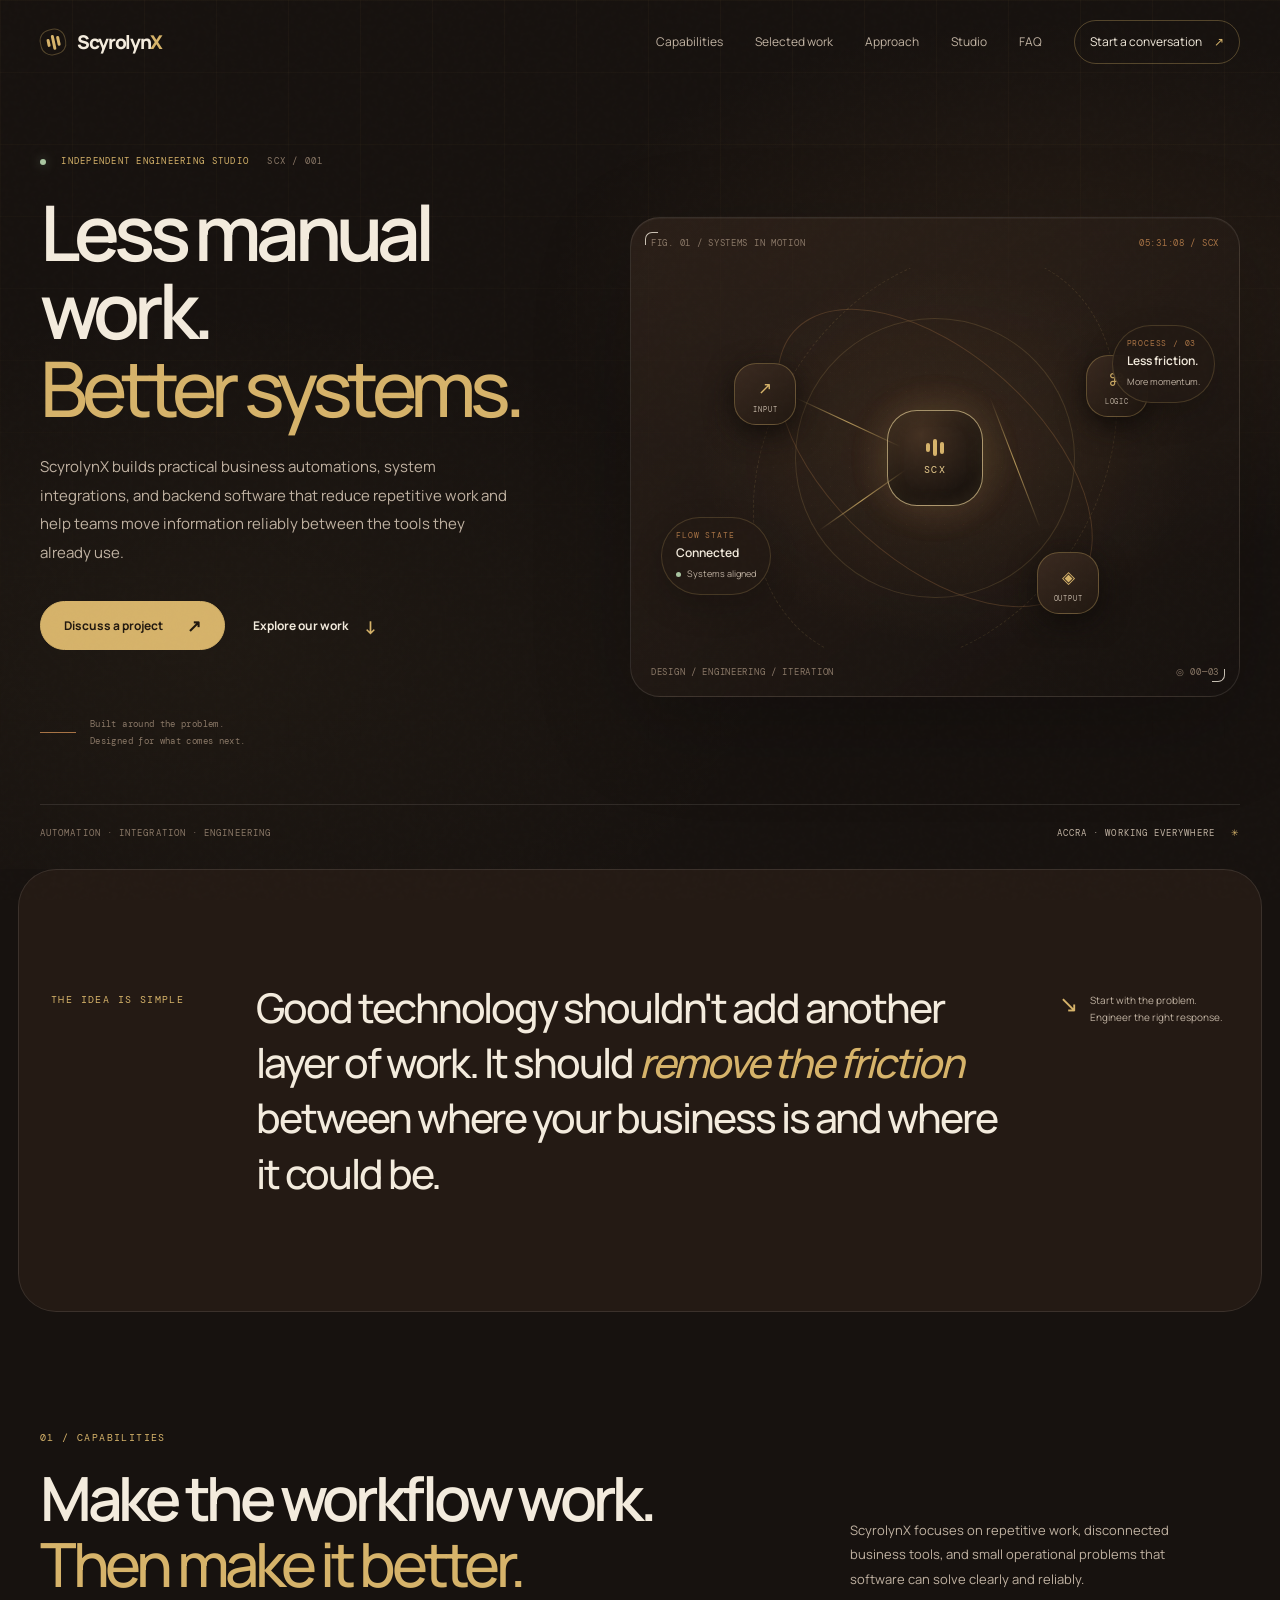
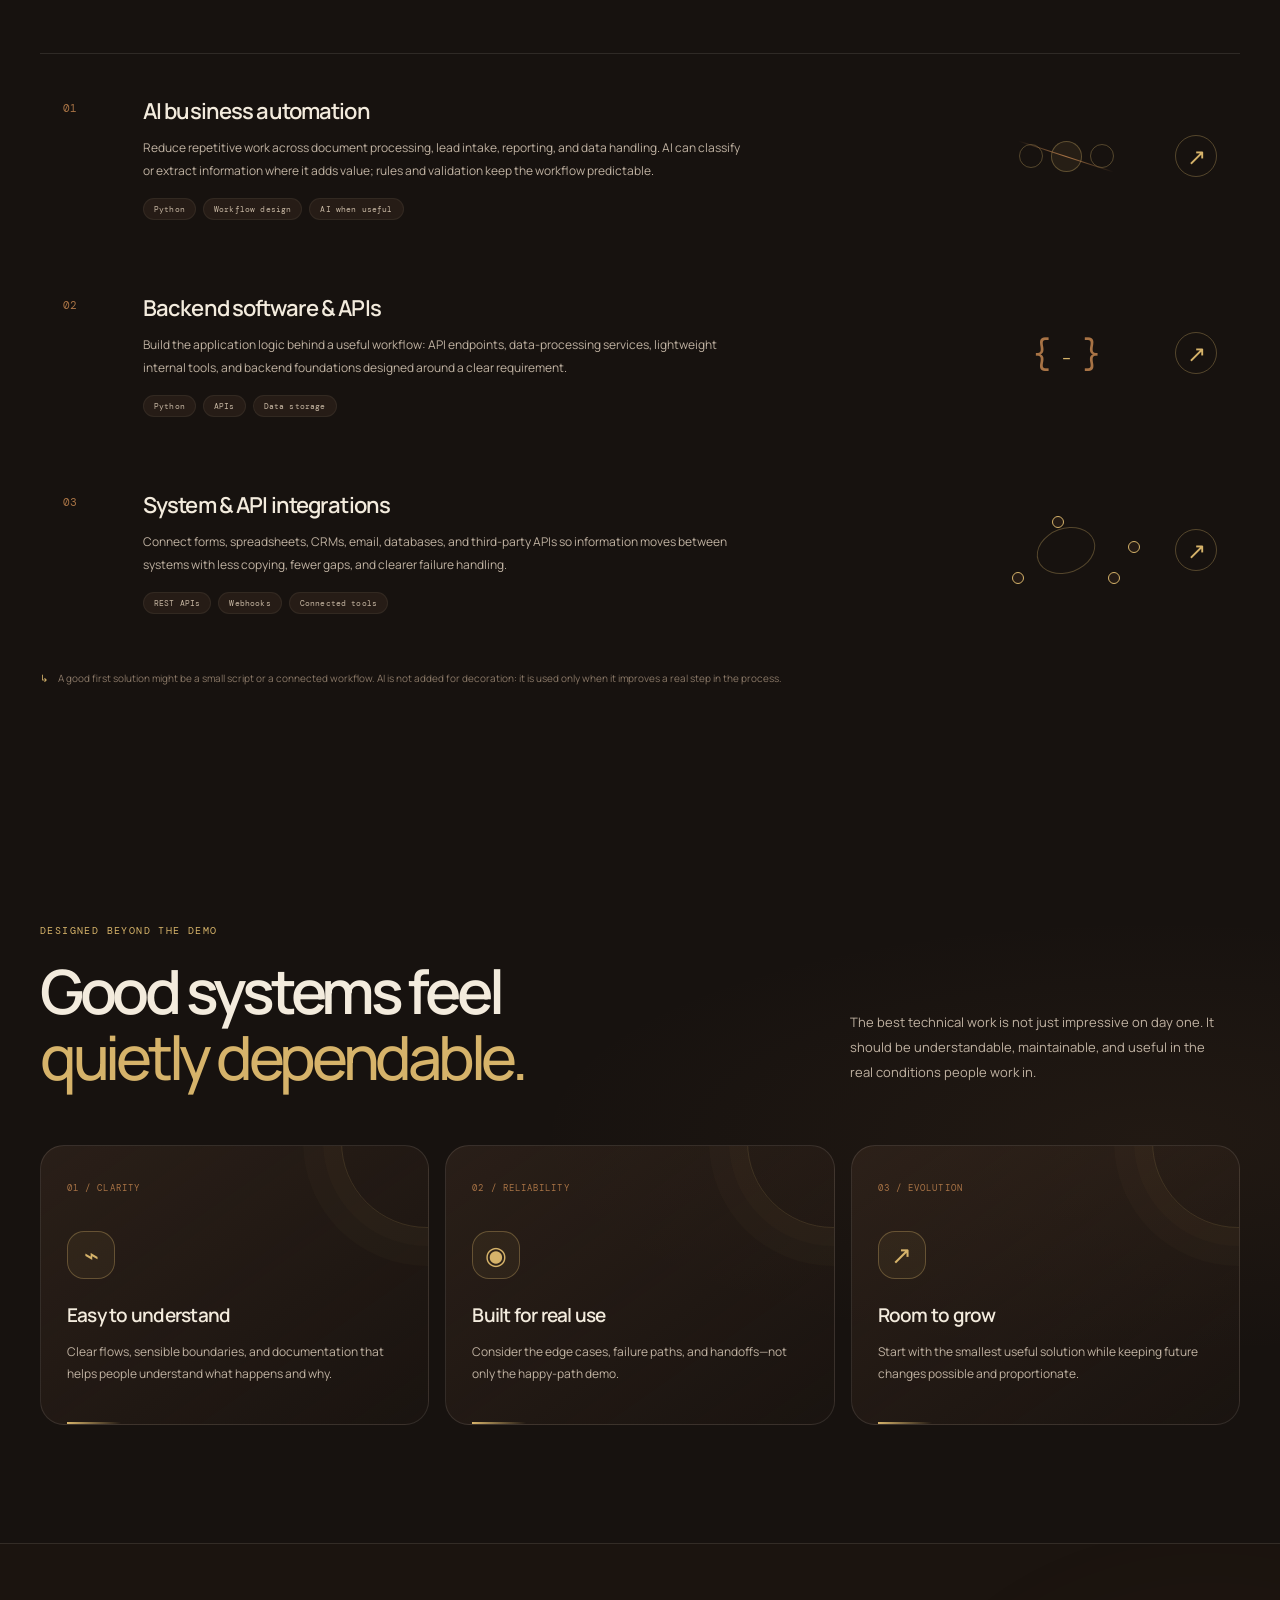
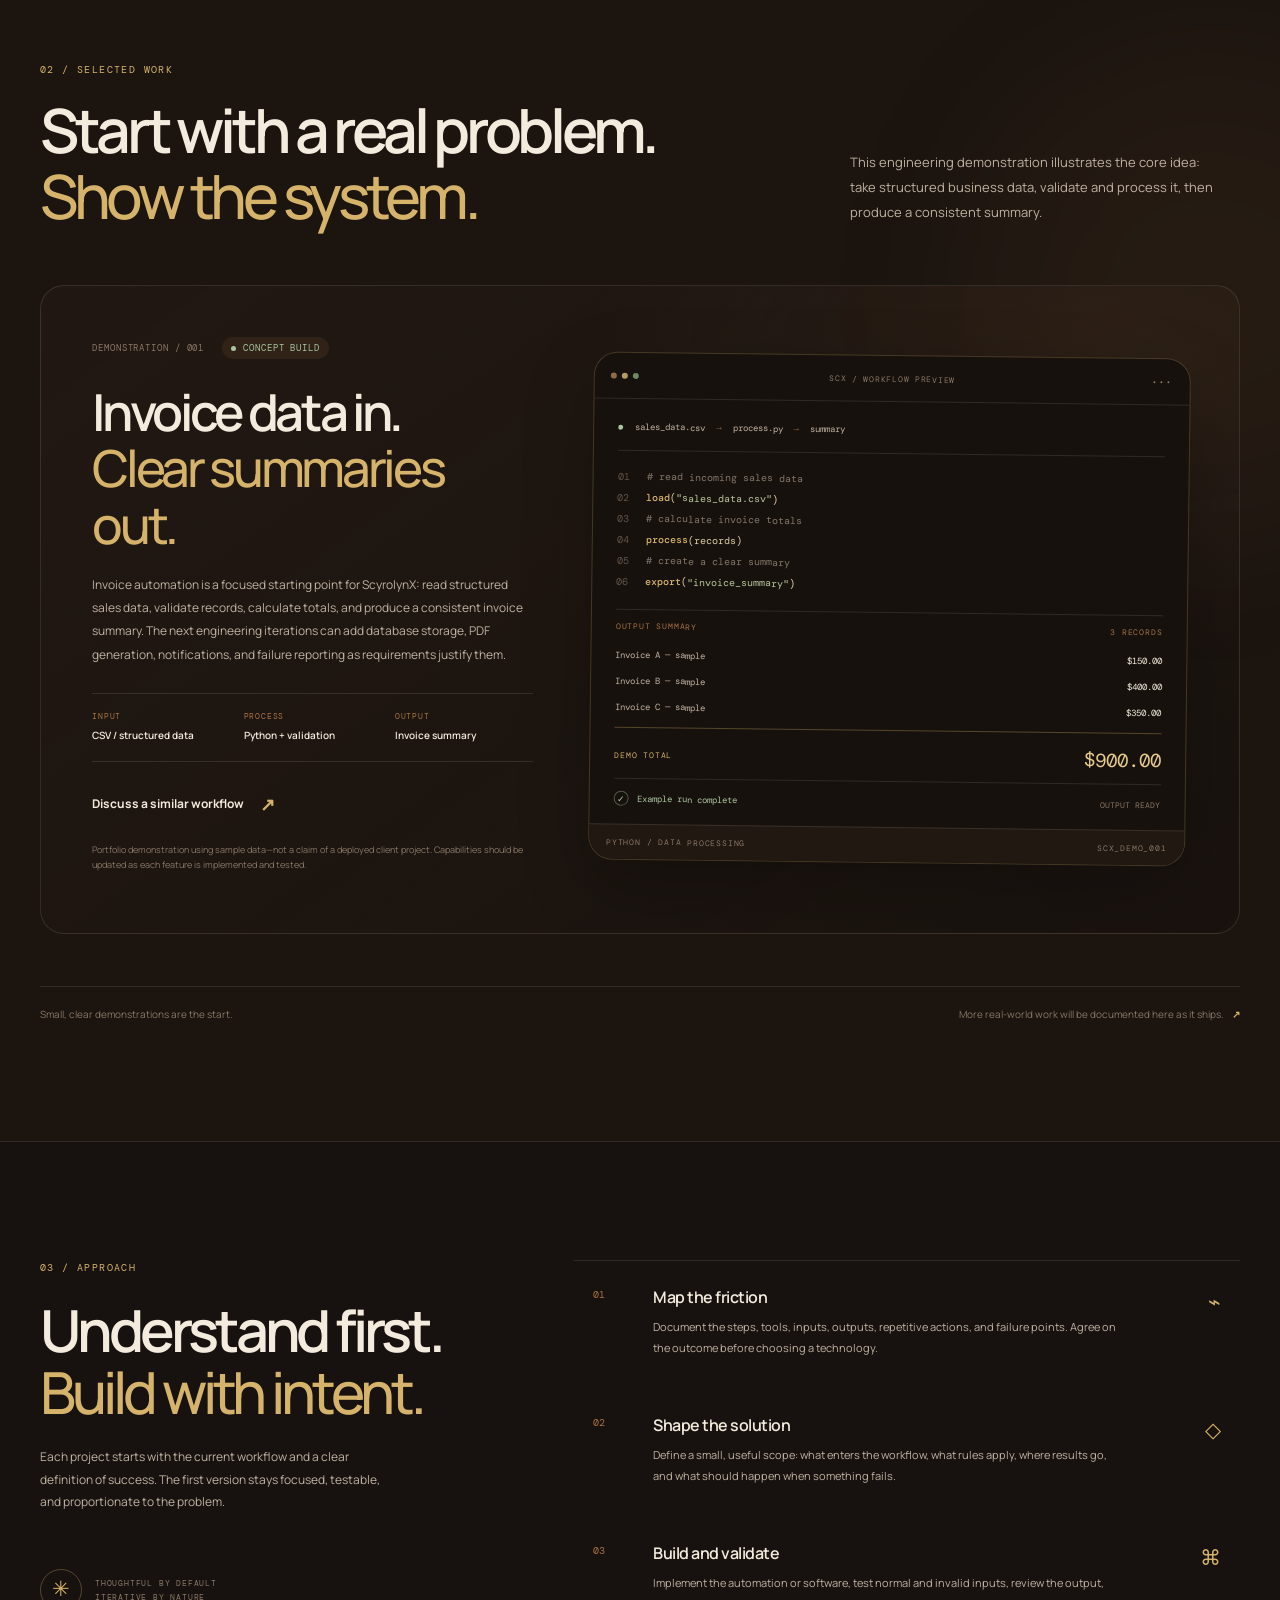
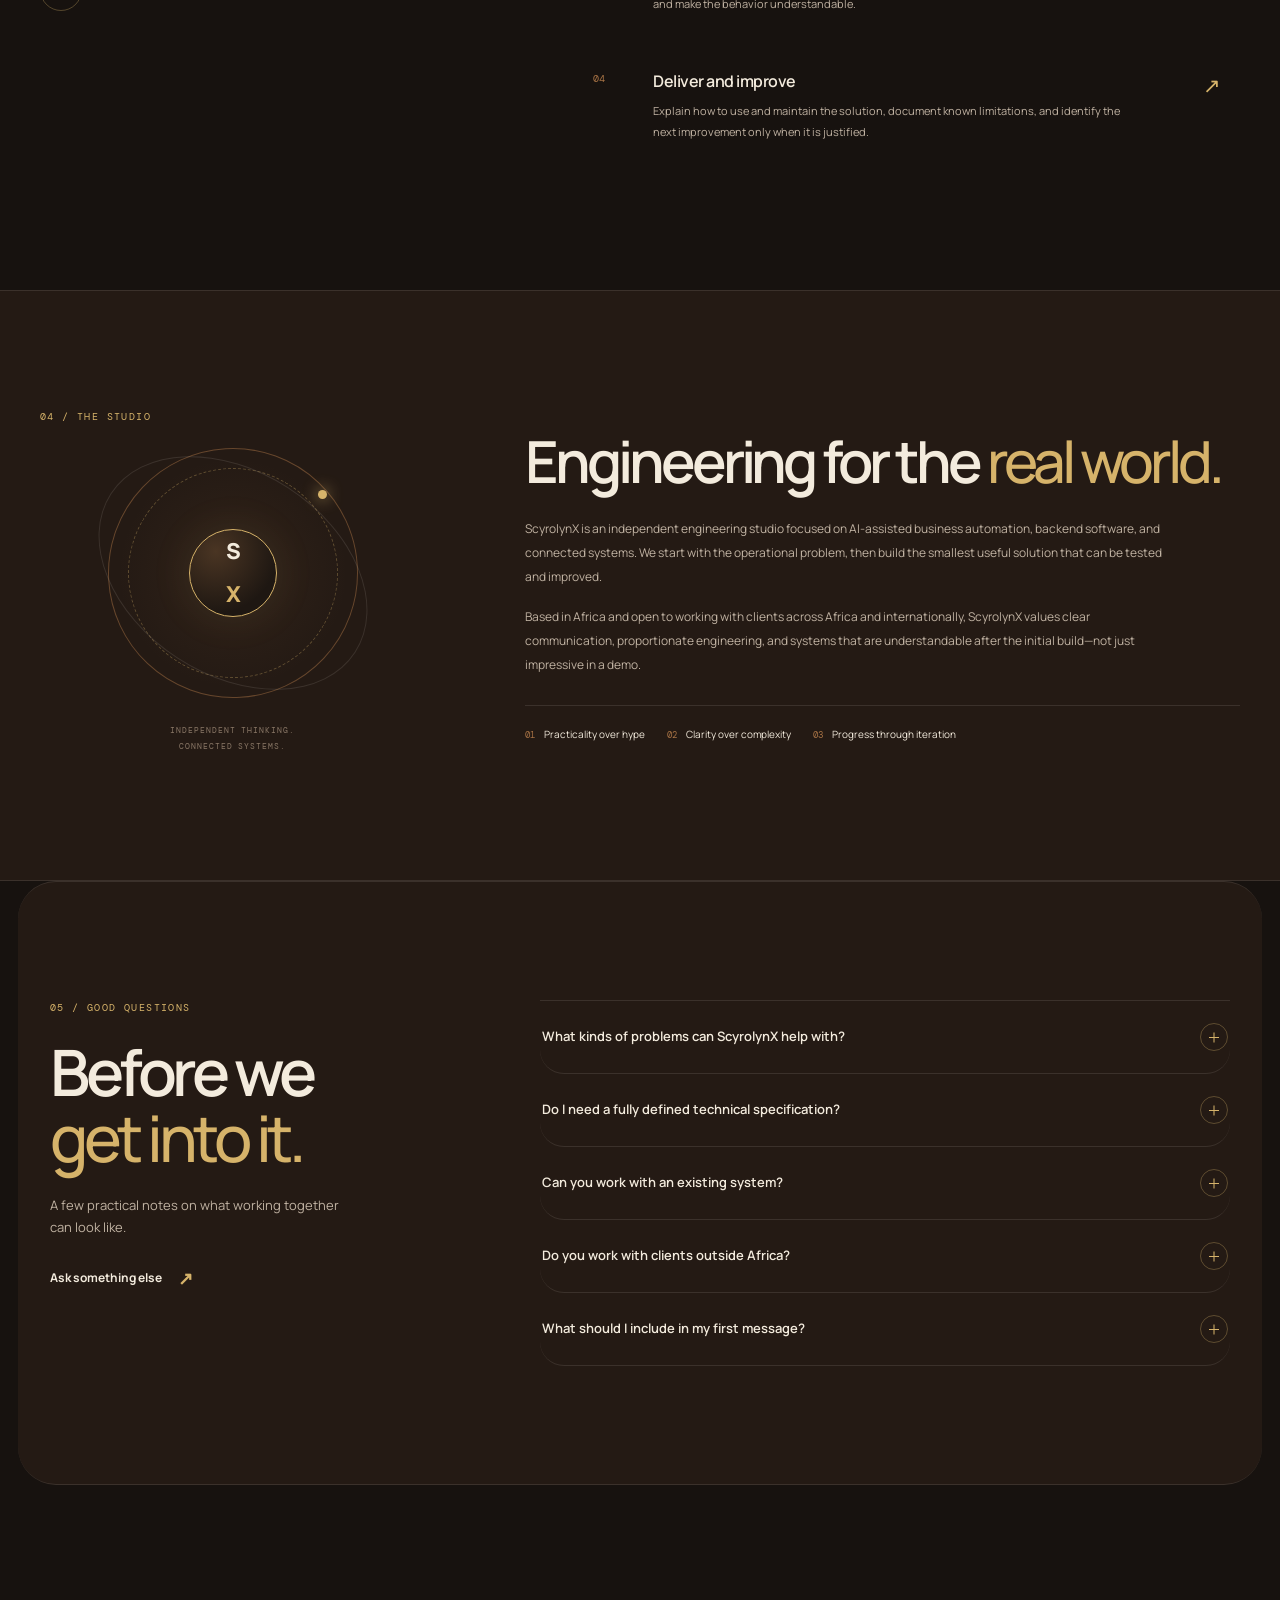
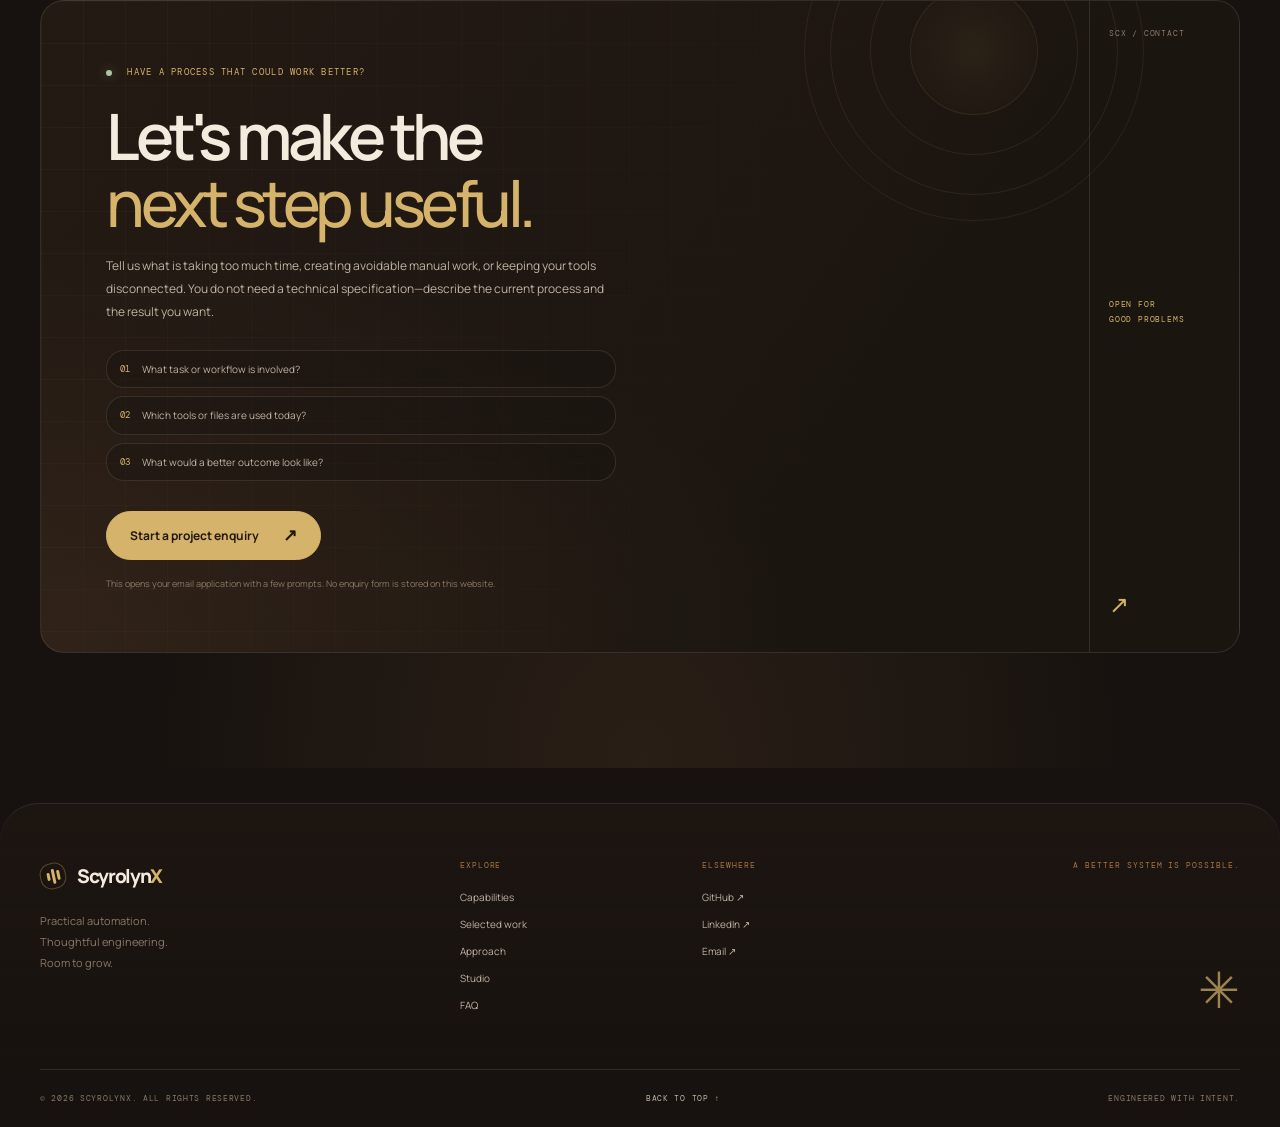
==== commit cadaf988: "Improve ScyrolynX positioning and website content" ====
--- a/website/index.html
+++ b/website/index.html
@@ -4,7 +4,7 @@
   <meta charset="utf-8">
   <meta name="viewport" content="width=device-width, initial-scale=1">
   <meta name="theme-color" content="#17120f">
-  <meta name="description" content="ScyrolynX engineers practical automation, connected software, and dependable digital systems for growing businesses.">
+  <meta name="description" content="ScyrolynX helps businesses automate repetitive workflows, connect their tools, and build practical backend software and integrations.">
   <title>ScyrolynX — Systems for what comes next</title>
   <link rel="preconnect" href="https://fonts.googleapis.com">
   <link rel="preconnect" href="https://fonts.gstatic.com" crossorigin>
@@ -30,8 +30,8 @@
       <div class="hero-grid wrap">
         <div class="hero-copy">
           <p class="eyebrow"><span class="status-dot"></span> INDEPENDENT ENGINEERING STUDIO <span class="eyebrow-index">SCX / 001</span></p>
-          <h1>Make the complex<br>feel <em>effortless.</em></h1>
-          <p class="hero-intro">We engineer practical automation and connected software that helps businesses move with less friction—and gives good ideas room to grow.</p>
+          <h1>Less manual work.<br><em>Better systems.</em></h1>
+          <p class="hero-intro">ScyrolynX builds practical business automations, system integrations, and backend software that reduce repetitive work and help teams move information reliably between the tools they already use.</p>
           <div class="hero-actions"><a class="button button-gold" href="#contact">Discuss a project <span aria-hidden="true">↗</span></a><a class="text-link" href="#work">Explore our work <span aria-hidden="true">↓</span></a></div>
           <div class="hero-footnote"><span class="footnote-line"></span><span>Built around the problem.<br>Designed for what comes next.</span></div>
         </div>
@@ -50,7 +50,7 @@
           <div class="art-bottomline"><span>DESIGN / ENGINEERING / ITERATION</span><span class="art-coordinate-mark">◎  00—03</span></div>
         </div>
       </div>
-      <div class="hero-bottom wrap"><span>SOFTWARE THAT WORKS WITH YOUR BUSINESS</span><span class="hero-bottom-right">ACCRA · WORKING EVERYWHERE <span class="tiny-star">✳</span></span></div>
+      <div class="hero-bottom wrap"><span>AUTOMATION · INTEGRATION · ENGINEERING</span><span class="hero-bottom-right">ACCRA · WORKING EVERYWHERE <span class="tiny-star">✳</span></span></div>
     </section>
 
     <section class="manifesto section-pad" aria-label="Studio philosophy">
@@ -59,13 +59,13 @@
 
     <section class="services section-pad" id="services">
       <div class="wrap">
-        <div class="section-heading split-heading"><div><p class="eyebrow">01 / CAPABILITIES</p><h2>Useful by design.<br><em>Engineered to last.</em></h2></div><p class="section-lead">Focused technical work for the messy, repetitive, and disconnected parts of running a business.</p></div>
+        <div class="section-heading split-heading"><div><p class="eyebrow">01 / CAPABILITIES</p><h2>Make the workflow work.<br><em>Then make it better.</em></h2></div><p class="section-lead">ScyrolynX focuses on repetitive work, disconnected business tools, and small operational problems that software can solve clearly and reliably.</p></div>
         <div class="capability-list">
-          <article class="capability"><div class="cap-number">01</div><div class="cap-main"><h3>Workflow automation</h3><p>Turn repeatable tasks into dependable workflows—from reporting and document processing to data handling and internal operations.</p><div class="tag-row"><span>Python</span><span>Data workflows</span><span>Process design</span></div></div><div class="cap-symbol symbol-flow" aria-hidden="true"><span></span><span></span><span></span><i></i></div><a class="cap-arrow" href="#contact" aria-label="Discuss workflow automation">↗</a></article>
-          <article class="capability"><div class="cap-number">02</div><div class="cap-main"><h3>Backend software & APIs</h3><p>Build the logic behind a useful product: focused backend services, API endpoints, internal tools, and data flows designed around real needs.</p><div class="tag-row"><span>Backend systems</span><span>APIs</span><span>Internal tools</span></div></div><div class="cap-symbol symbol-code" aria-hidden="true"><span>{</span><i>_</i><span>}</span></div><a class="cap-arrow" href="#contact" aria-label="Discuss backend software">↗</a></article>
-          <article class="capability"><div class="cap-number">03</div><div class="cap-main"><h3>Systems integration</h3><p>Help existing tools exchange information cleanly, reduce duplicate work, and make the overall process easier to understand and maintain.</p><div class="tag-row"><span>Integrations</span><span>Webhooks</span><span>Operational systems</span></div></div><div class="cap-symbol symbol-network" aria-hidden="true"><i></i><i></i><i></i><i></i><span></span></div><a class="cap-arrow" href="#contact" aria-label="Discuss system integration">↗</a></article>
+          <article class="capability"><div class="cap-number">01</div><div class="cap-main"><h3>AI business automation</h3><p>Reduce repetitive work across document processing, lead intake, reporting, and data handling. AI can classify or extract information where it adds value; rules and validation keep the workflow predictable.</p><div class="tag-row"><span>Python</span><span>Workflow design</span><span>AI when useful</span></div></div><div class="cap-symbol symbol-flow" aria-hidden="true"><span></span><span></span><span></span><i></i></div><a class="cap-arrow" href="#contact" aria-label="Discuss workflow automation">↗</a></article>
+          <article class="capability"><div class="cap-number">02</div><div class="cap-main"><h3>Backend software & APIs</h3><p>Build the application logic behind a useful workflow: API endpoints, data-processing services, lightweight internal tools, and backend foundations designed around a clear requirement.</p><div class="tag-row"><span>Python</span><span>APIs</span><span>Data storage</span></div></div><div class="cap-symbol symbol-code" aria-hidden="true"><span>{</span><i>_</i><span>}</span></div><a class="cap-arrow" href="#contact" aria-label="Discuss backend software">↗</a></article>
+          <article class="capability"><div class="cap-number">03</div><div class="cap-main"><h3>System & API integrations</h3><p>Connect forms, spreadsheets, CRMs, email, databases, and third-party APIs so information moves between systems with less copying, fewer gaps, and clearer failure handling.</p><div class="tag-row"><span>REST APIs</span><span>Webhooks</span><span>Connected tools</span></div></div><div class="cap-symbol symbol-network" aria-hidden="true"><i></i><i></i><i></i><i></i><span></span></div><a class="cap-arrow" href="#contact" aria-label="Discuss system integration">↗</a></article>
         </div>
-        <p class="capability-note"><span>↳</span> The right solution might be a small script, a connected workflow, or a more complete system. We start with what the problem actually needs.</p>
+        <p class="capability-note"><span>↳</span> A good first solution might be a small script or a connected workflow. AI is not added for decoration: it is used only when it improves a real step in the process.</p>
       </div>
     </section>
 
@@ -82,9 +82,9 @@
 
     <section class="work section-pad" id="work">
       <div class="wrap">
-        <div class="section-heading split-heading"><div><p class="eyebrow">02 / WORK IN PROGRESS</p><h2>Show the work.<br><em>Make it tangible.</em></h2></div><p class="section-lead">A practical automation concept showing how raw business data can become a cleaner, more useful output.</p></div>
+        <div class="section-heading split-heading"><div><p class="eyebrow">02 / SELECTED WORK</p><h2>Start with a real problem.<br><em>Show the system.</em></h2></div><p class="section-lead">This engineering demonstration illustrates the core idea: take structured business data, validate and process it, then produce a consistent summary.</p></div>
         <article class="project-feature">
-          <div class="project-copy"><div class="project-meta"><span>DEMONSTRATION / 001</span><span class="project-status"><i></i> CONCEPT BUILD</span></div><h3>From raw rows<br>to <em>clear answers.</em></h3><p>A small invoice-processing demonstration: take structured sales data, calculate totals, and produce a consistent summary without repeating the same manual steps.</p><div class="project-facts"><div><span>INPUT</span><strong>CSV sales data</strong></div><div><span>PROCESS</span><strong>Python workflow</strong></div><div><span>OUTPUT</span><strong>Invoice summary</strong></div></div><a class="text-link" href="#contact">Have a workflow like this? <span aria-hidden="true">↗</span></a><p class="honesty-note">Illustrative demonstration, not a claim of a deployed client project.</p></div>
+          <div class="project-copy"><div class="project-meta"><span>DEMONSTRATION / 001</span><span class="project-status"><i></i> CONCEPT BUILD</span></div><h3>Invoice data in.<br><em>Clear summaries out.</em></h3><p>Invoice automation is a focused starting point for ScyrolynX: read structured sales data, validate records, calculate totals, and produce a consistent invoice summary. The next engineering iterations can add database storage, PDF generation, notifications, and failure reporting as requirements justify them.</p><div class="project-facts"><div><span>INPUT</span><strong>CSV / structured data</strong></div><div><span>PROCESS</span><strong>Python + validation</strong></div><div><span>OUTPUT</span><strong>Invoice summary</strong></div></div><a class="text-link" href="#contact">Discuss a similar workflow <span aria-hidden="true">↗</span></a><p class="honesty-note">Portfolio demonstration using sample data—not a claim of a deployed client project. Capabilities should be updated as each feature is implemented and tested.</p></div>
           <div class="project-console"><div class="console-top"><div class="window-controls"><i></i><i></i><i></i></div><span>SCX / WORKFLOW PREVIEW</span><span class="console-menu">•••</span></div><div class="console-content"><div class="console-path"><span class="path-dot"></span> sales_data.csv <span class="path-arrow">→</span> process.py <span class="path-arrow">→</span> summary</div><div class="code-lines"><p><span class="line-no">01</span><span class="syntax-dim"># read incoming sales data</span></p><p><span class="line-no">02</span><span><b>load</b>(<i>"sales_data.csv"</i>)</span></p><p><span class="line-no">03</span><span class="syntax-dim"># calculate invoice totals</span></p><p><span class="line-no">04</span><span><b>process</b>(records)</span></p><p><span class="line-no">05</span><span class="syntax-dim"># create a clear summary</span></p><p><span class="line-no">06</span><span><b>export</b>(<i>"invoice_summary"</i>)</span></p></div><div class="console-divider"><span>OUTPUT SUMMARY</span><span>3 RECORDS</span></div><div class="result-row"><span>Invoice A — sample</span><strong>$150.00</strong></div><div class="result-row"><span>Invoice B — sample</span><strong>$400.00</strong></div><div class="result-row"><span>Invoice C — sample</span><strong>$350.00</strong></div><div class="result-total"><span>DEMO TOTAL</span><strong>$900.00</strong></div><div class="console-complete"><span class="complete-check">✓</span> Example run complete <span class="complete-time">OUTPUT READY</span></div></div><div class="console-footer"><span>PYTHON / DATA PROCESSING</span><span>SCX_DEMO_001</span></div></div>
         </article>
         <div class="work-bottom"><span>Small, clear demonstrations are the start.</span><span>More real-world work will be documented here as it ships. <b>↗</b></span></div>
@@ -92,18 +92,18 @@
     </section>
 
     <section class="approach section-pad" id="approach">
-      <div class="wrap approach-layout"><div class="approach-intro"><p class="eyebrow">03 / APPROACH</p><h2>Understand first.<br><em>Build with intent.</em></h2><p>We keep the process close to the problem. No unnecessary complexity, no automation for its own sake.</p><div class="approach-stamp"><span class="stamp-icon">✳</span><span>THOUGHTFUL BY DEFAULT<br>ITERATIVE BY NATURE</span></div></div><div class="approach-steps"><article><span class="step-index">01</span><div><h3>Map the friction</h3><p>Understand how the work happens today, where it breaks down, and what a meaningful improvement looks like.</p></div><span class="step-glyph">⌁</span></article><article><span class="step-index">02</span><div><h3>Shape the solution</h3><p>Choose a proportionate technical approach and define what the first useful version needs to do.</p></div><span class="step-glyph">◇</span></article><article><span class="step-index">03</span><div><h3>Build and validate</h3><p>Implement the workflow or software, test it against real requirements, and refine the rough edges.</p></div><span class="step-glyph">⌘</span></article><article><span class="step-index">04</span><div><h3>Improve over time</h3><p>Document how it works, identify operational risks, and make the next iteration easier to deliver.</p></div><span class="step-glyph">↗</span></article></div></div>
+      <div class="wrap approach-layout"><div class="approach-intro"><p class="eyebrow">03 / APPROACH</p><h2>Understand first.<br><em>Build with intent.</em></h2><p>Each project starts with the current workflow and a clear definition of success. The first version stays focused, testable, and proportionate to the problem.</p><div class="approach-stamp"><span class="stamp-icon">✳</span><span>THOUGHTFUL BY DEFAULT<br>ITERATIVE BY NATURE</span></div></div><div class="approach-steps"><article><span class="step-index">01</span><div><h3>Map the friction</h3><p>Document the steps, tools, inputs, outputs, repetitive actions, and failure points. Agree on the outcome before choosing a technology.</p></div><span class="step-glyph">⌁</span></article><article><span class="step-index">02</span><div><h3>Shape the solution</h3><p>Define a small, useful scope: what enters the workflow, what rules apply, where results go, and what should happen when something fails.</p></div><span class="step-glyph">◇</span></article><article><span class="step-index">03</span><div><h3>Build and validate</h3><p>Implement the automation or software, test normal and invalid inputs, review the output, and make the behavior understandable.</p></div><span class="step-glyph">⌘</span></article><article><span class="step-index">04</span><div><h3>Deliver and improve</h3><p>Explain how to use and maintain the solution, document known limitations, and identify the next improvement only when it is justified.</p></div><span class="step-glyph">↗</span></article></div></div>
     </section>
 
     <section class="studio section-pad" id="about">
-      <div class="wrap studio-inner"><div class="studio-left"><p class="eyebrow">04 / THE STUDIO</p><div class="studio-orbit" aria-hidden="true"><span class="studio-orbit-ring ring-one"></span><span class="studio-orbit-ring ring-two"></span><span class="studio-orbit-core">S<span>X</span></span><i class="studio-orbit-point"></i></div><p class="studio-caption">INDEPENDENT THINKING.<br>CONNECTED SYSTEMS.</p></div><div class="studio-copy"><h2>Engineering for the <em>real world.</em></h2><p>ScyrolynX is an independent engineering studio focused on practical automation, backend software, and connected systems. We work from the operational problem outward—building useful tools now while keeping an eye on how the system may need to evolve.</p><p>Based in Africa and open to working across borders, we believe good engineering is less about spectacle and more about making things work clearly, consistently, and well.</p><div class="studio-principles"><span><b>01</b> Practicality over hype</span><span><b>02</b> Clarity over complexity</span><span><b>03</b> Progress through iteration</span></div></div></div>
+      <div class="wrap studio-inner"><div class="studio-left"><p class="eyebrow">04 / THE STUDIO</p><div class="studio-orbit" aria-hidden="true"><span class="studio-orbit-ring ring-one"></span><span class="studio-orbit-ring ring-two"></span><span class="studio-orbit-core">S<span>X</span></span><i class="studio-orbit-point"></i></div><p class="studio-caption">INDEPENDENT THINKING.<br>CONNECTED SYSTEMS.</p></div><div class="studio-copy"><h2>Engineering for the <em>real world.</em></h2><p>ScyrolynX is an independent engineering studio focused on AI-assisted business automation, backend software, and connected systems. We start with the operational problem, then build the smallest useful solution that can be tested and improved.</p><p>Based in Africa and open to working with clients across Africa and internationally, ScyrolynX values clear communication, proportionate engineering, and systems that are understandable after the initial build—not just impressive in a demo.</p><div class="studio-principles"><span><b>01</b> Practicality over hype</span><span><b>02</b> Clarity over complexity</span><span><b>03</b> Progress through iteration</span></div></div></div>
     </section>
 
     <section class="faq section-pad" id="faq">
       <div class="wrap faq-layout">
         <div class="faq-intro"><p class="eyebrow">05 / GOOD QUESTIONS</p><h2>Before we<br><em>get into it.</em></h2><p>A few practical notes on what working together can look like.</p><a class="text-link" href="#contact">Ask something else <span aria-hidden="true">↗</span></a></div>
         <div class="faq-list">
-          <details class="faq-item"><summary><span>What kinds of problems can ScyrolynX help with?</span><i aria-hidden="true"></i></summary><div class="faq-answer"><p>Repetitive manual tasks, disconnected tools, data-processing workflows, internal software needs, and focused backend or API work. The first step is understanding the problem before choosing the technology.</p></div></details>
+          <details class="faq-item"><summary><span>What kinds of problems can ScyrolynX help with?</span><i aria-hidden="true"></i></summary><div class="faq-answer"><p>Repetitive manual tasks, disconnected tools, data-processing workflows, lead handling, internal software needs, and focused backend or API work. AI is considered where it improves a specific step—not added by default.</p></div></details>
           <details class="faq-item"><summary><span>Do I need a fully defined technical specification?</span><i aria-hidden="true"></i></summary><div class="faq-answer"><p>No. A clear description of the process, what is frustrating about it, and what a better outcome would look like is a useful starting point. We can work out the technical shape from there.</p></div></details>
           <details class="faq-item"><summary><span>Can you work with an existing system?</span><i aria-hidden="true"></i></summary><div class="faq-answer"><p>Potentially, yes. Existing tools, data formats, APIs, and constraints are part of the discovery process. The right approach depends on access, complexity, and the outcome you need.</p></div></details>
           <details class="faq-item"><summary><span>Do you work with clients outside Africa?</span><i aria-hidden="true"></i></summary><div class="faq-answer"><p>ScyrolynX is based in Africa and is open to working with clients across borders. Project fit, communication, scope, and timelines are discussed up front.</p></div></details>
@@ -112,7 +112,7 @@
       </div>
     </section>
 
-    <section class="contact section-pad" id="contact"><div class="wrap contact-panel"><div class="contact-decoration" aria-hidden="true"><span></span><span></span><span></span></div><div class="contact-content"><p class="eyebrow"><span class="status-dot"></span> HAVE A PROCESS THAT COULD WORK BETTER?</p><h2>Let's make the<br><em>next step useful.</em></h2><p>Tell us what is taking too much time, creating unnecessary manual work, or keeping your tools disconnected. We'll start with the problem.</p><a class="button button-gold" href="mailto:hello@scyrolynx.dpdns.org?subject=ScyrolynX%20project%20enquiry">Start a conversation <span aria-hidden="true">↗</span></a><span class="contact-note">No big pitch. Just a clear conversation about the problem.</span></div><div class="contact-index"><span>SCX / CONTACT</span><span>OPEN FOR<br>GOOD PROBLEMS</span><span class="contact-index-mark">↗</span></div></div></section>
+    <section class="contact section-pad" id="contact"><div class="wrap contact-panel"><div class="contact-decoration" aria-hidden="true"><span></span><span></span><span></span></div><div class="contact-content"><p class="eyebrow"><span class="status-dot"></span> HAVE A PROCESS THAT COULD WORK BETTER?</p><h2>Let's make the<br><em>next step useful.</em></h2><p>Tell us what is taking too much time, creating avoidable manual work, or keeping your tools disconnected. You do not need a technical specification—describe the current process and the result you want.</p><div class="contact-prompts"><span><b>01</b> What task or workflow is involved?</span><span><b>02</b> Which tools or files are used today?</span><span><b>03</b> What would a better outcome look like?</span></div><a class="button button-gold" href="mailto:hello@scyrolynx.dpdns.org?subject=ScyrolynX%20project%20enquiry&body=Hi%20ScyrolynX%2C%0A%0AI%20would%20like%20to%20discuss%20a%20workflow%20or%20software%20problem.%0A%0ACurrent%20process%3A%0A%0ATools%20currently%20used%3A%0A%0ADesired%20outcome%3A%0A%0ATimeline%20(if%20any)%3A%0A">Start a project enquiry <span aria-hidden="true">↗</span></a><span class="contact-note">This opens your email application with a few prompts. No enquiry form is stored on this website.</span></div><div class="contact-index"><span>SCX / CONTACT</span><span>OPEN FOR<br>GOOD PROBLEMS</span><span class="contact-index-mark">↗</span></div></div></section>
   </main>
 
   <footer class="site-footer"><div class="wrap footer-main"><div class="footer-brand"><a class="brand" href="#top"><span class="brand-mark" aria-hidden="true"><i></i><i></i><i></i></span><span>Scyrolyn<span class="brand-x">X</span></span></a><p>Practical automation.<br>Thoughtful engineering.<br>Room to grow.</p></div><div class="footer-col"><span class="footer-heading">EXPLORE</span><a href="#services">Capabilities</a><a href="#work">Selected work</a><a href="#approach">Approach</a><a href="#about">Studio</a><a href="#faq">FAQ</a></div><div class="footer-col"><span class="footer-heading">ELSEWHERE</span><a href="https://github.com/ScyrolynX" target="_blank" rel="noopener noreferrer">GitHub ↗</a><a href="https://www.linkedin.com/company/scyrolynx/" target="_blank" rel="noopener noreferrer">LinkedIn ↗</a><a href="mailto:hello@scyrolynx.dpdns.org">Email ↗</a></div><div class="footer-signoff"><span class="footer-heading">A BETTER SYSTEM IS POSSIBLE.</span><span class="footer-symbol">✳</span></div></div><div class="wrap footer-bottom"><span>© 2026 SCYROLYNX. ALL RIGHTS RESERVED.</span><a href="#top">BACK TO TOP ↑</a><span>ENGINEERED WITH INTENT.</span></div></footer>
--- a/website/styles.css
+++ b/website/styles.css
@@ -87,3 +87,17 @@
 @keyframes faq-in{from{opacity:0;transform:translateY(-4px)}to{opacity:1;transform:translateY(0)}}
 @media(max-width:760px){.values-grid{grid-template-columns:1fr;gap:12px;margin-top:32px}.value-card{min-height:0;padding:23px;border-radius:var(--radius-md)}.value-icon{margin:23px 0 14px}.faq-layout{grid-template-columns:1fr;gap:35px}.faq{width:calc(100% - 20px)}.manifesto{width:calc(100% - 20px);border-radius:var(--radius-lg)}.faq{border-radius:var(--radius-lg)}.project-feature{border-radius:var(--radius-lg);padding:24px}.project-console{border-radius:var(--radius-md)}.contact-panel{border-radius:var(--radius-lg)}}
 @media(max-width:420px){.value-card{padding:20px}.faq-item summary{font-size:12px;padding:19px 0}.faq-answer{padding-right:12px}.hero-art{border-radius:var(--radius-lg)}}
+
+
+/* V3 refinements: softer geometry without losing the experimental engineering character. */
+:root{--radius-soft:18px;--radius-card:24px;--radius-panel:30px;--radius-pill:999px}
+.hero-art{border-radius:var(--radius-panel)}
+.floating-note,.nav-contact,.button,.menu-toggle{border-radius:var(--radius-pill)}
+.capability{border-radius:var(--radius-card)}
+.value-card,.faq-item,.project-feature,.project-console,.contact-panel,.approach-stamp{border-radius:var(--radius-card)}
+.studio-orbit,.studio-orbit-core{border-radius:50%}
+.contact-prompts{display:grid;gap:8px;margin:0 0 25px;max-width:510px}
+.contact-prompts span{display:flex;align-items:flex-start;gap:12px;padding:10px 13px;border:1px solid var(--line);border-radius:var(--radius-soft);background:rgba(23,18,15,.34);font-size:10px;line-height:1.65;color:var(--muted)}
+.contact-prompts b{font:9px var(--mono);color:var(--gold);padding-top:2px}
+.honesty-note{max-width:460px}
+@media(max-width:760px){.hero-art{border-radius:var(--radius-card)}.capability{border-radius:var(--radius-soft)}.contact-prompts span{font-size:11px}}
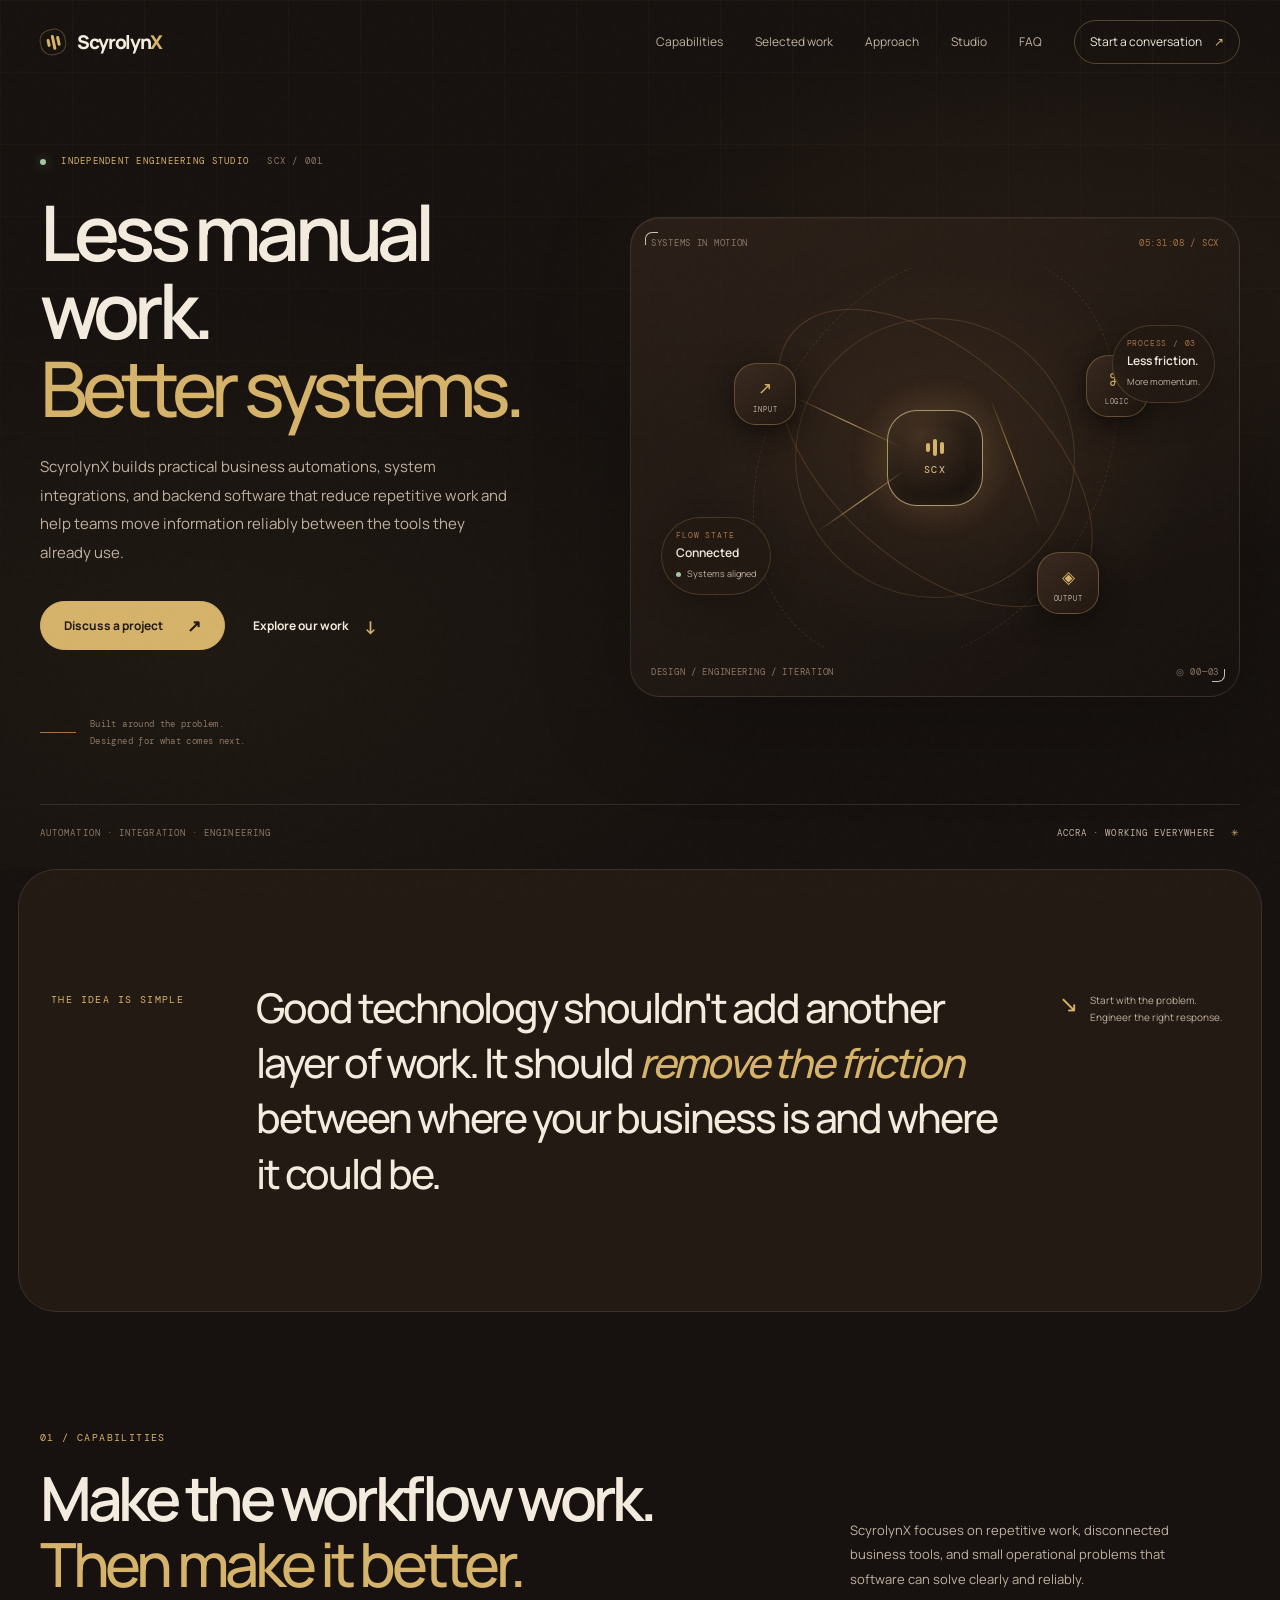
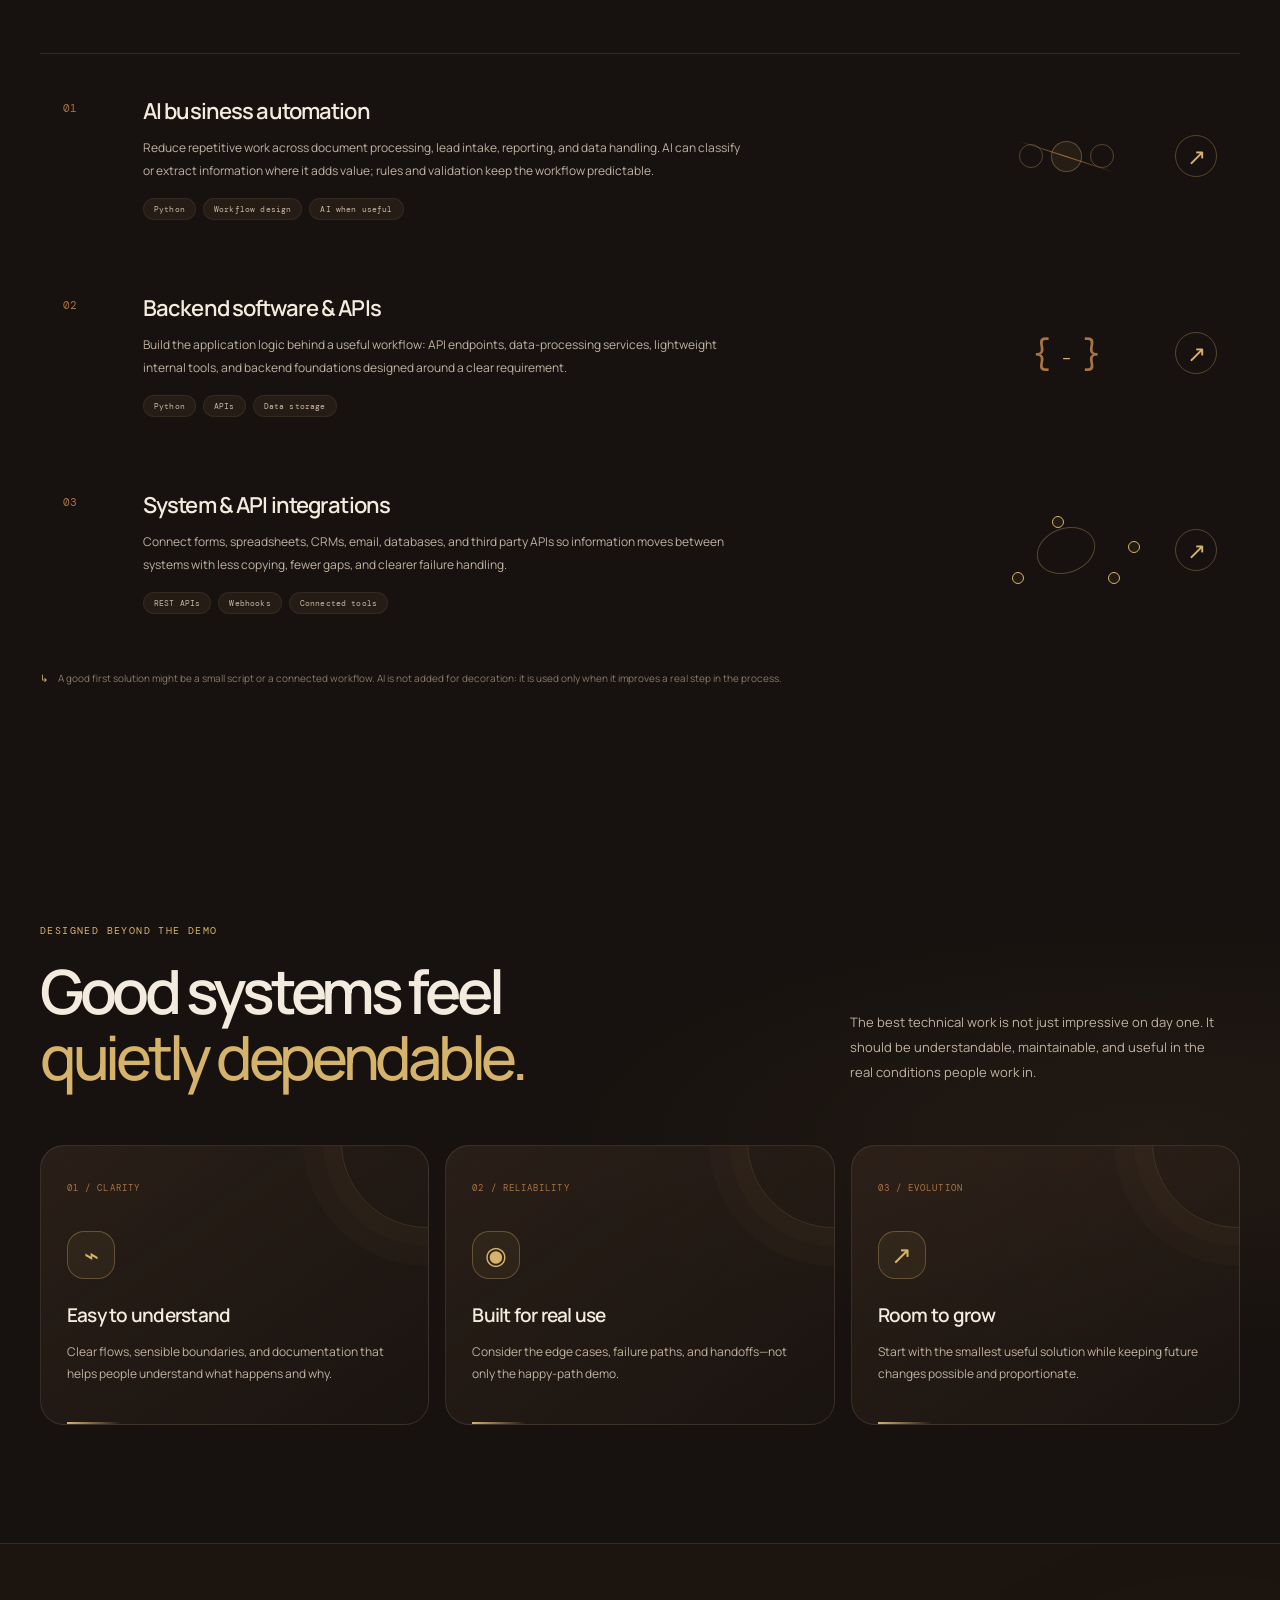
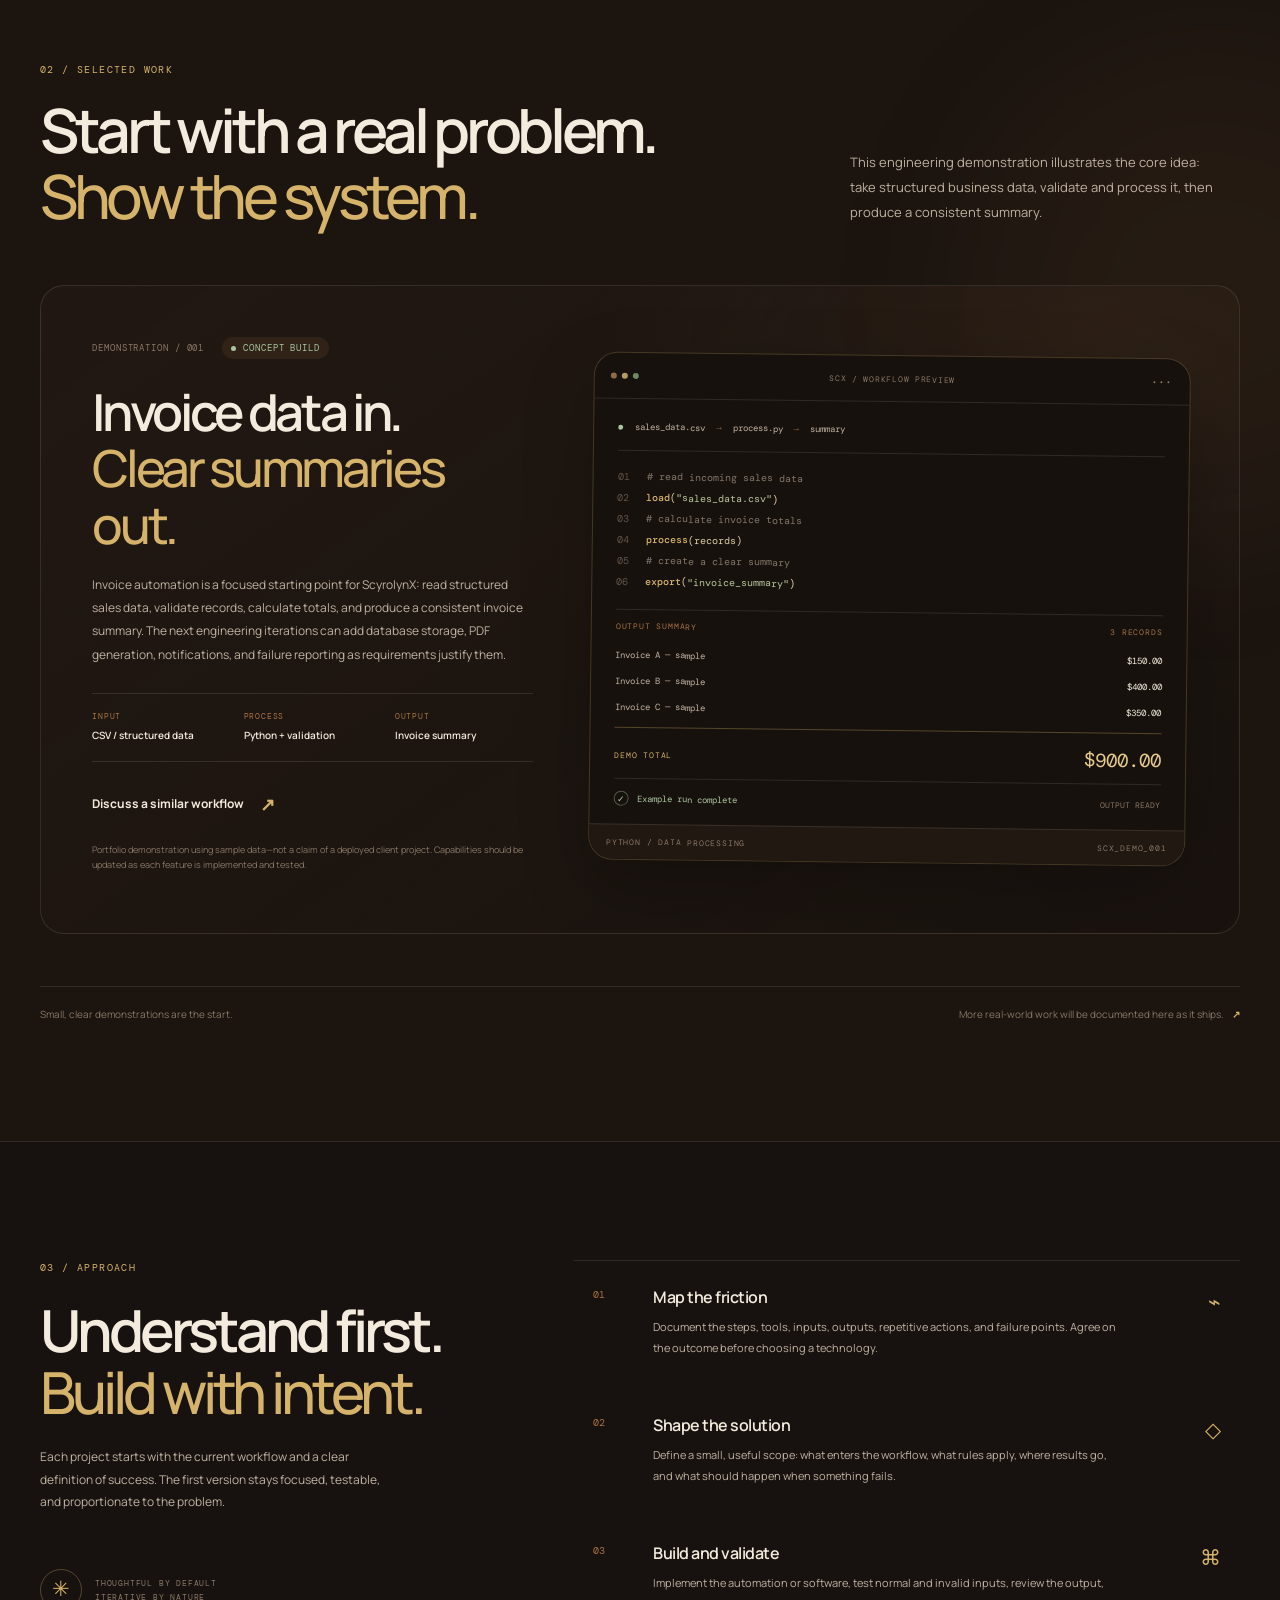
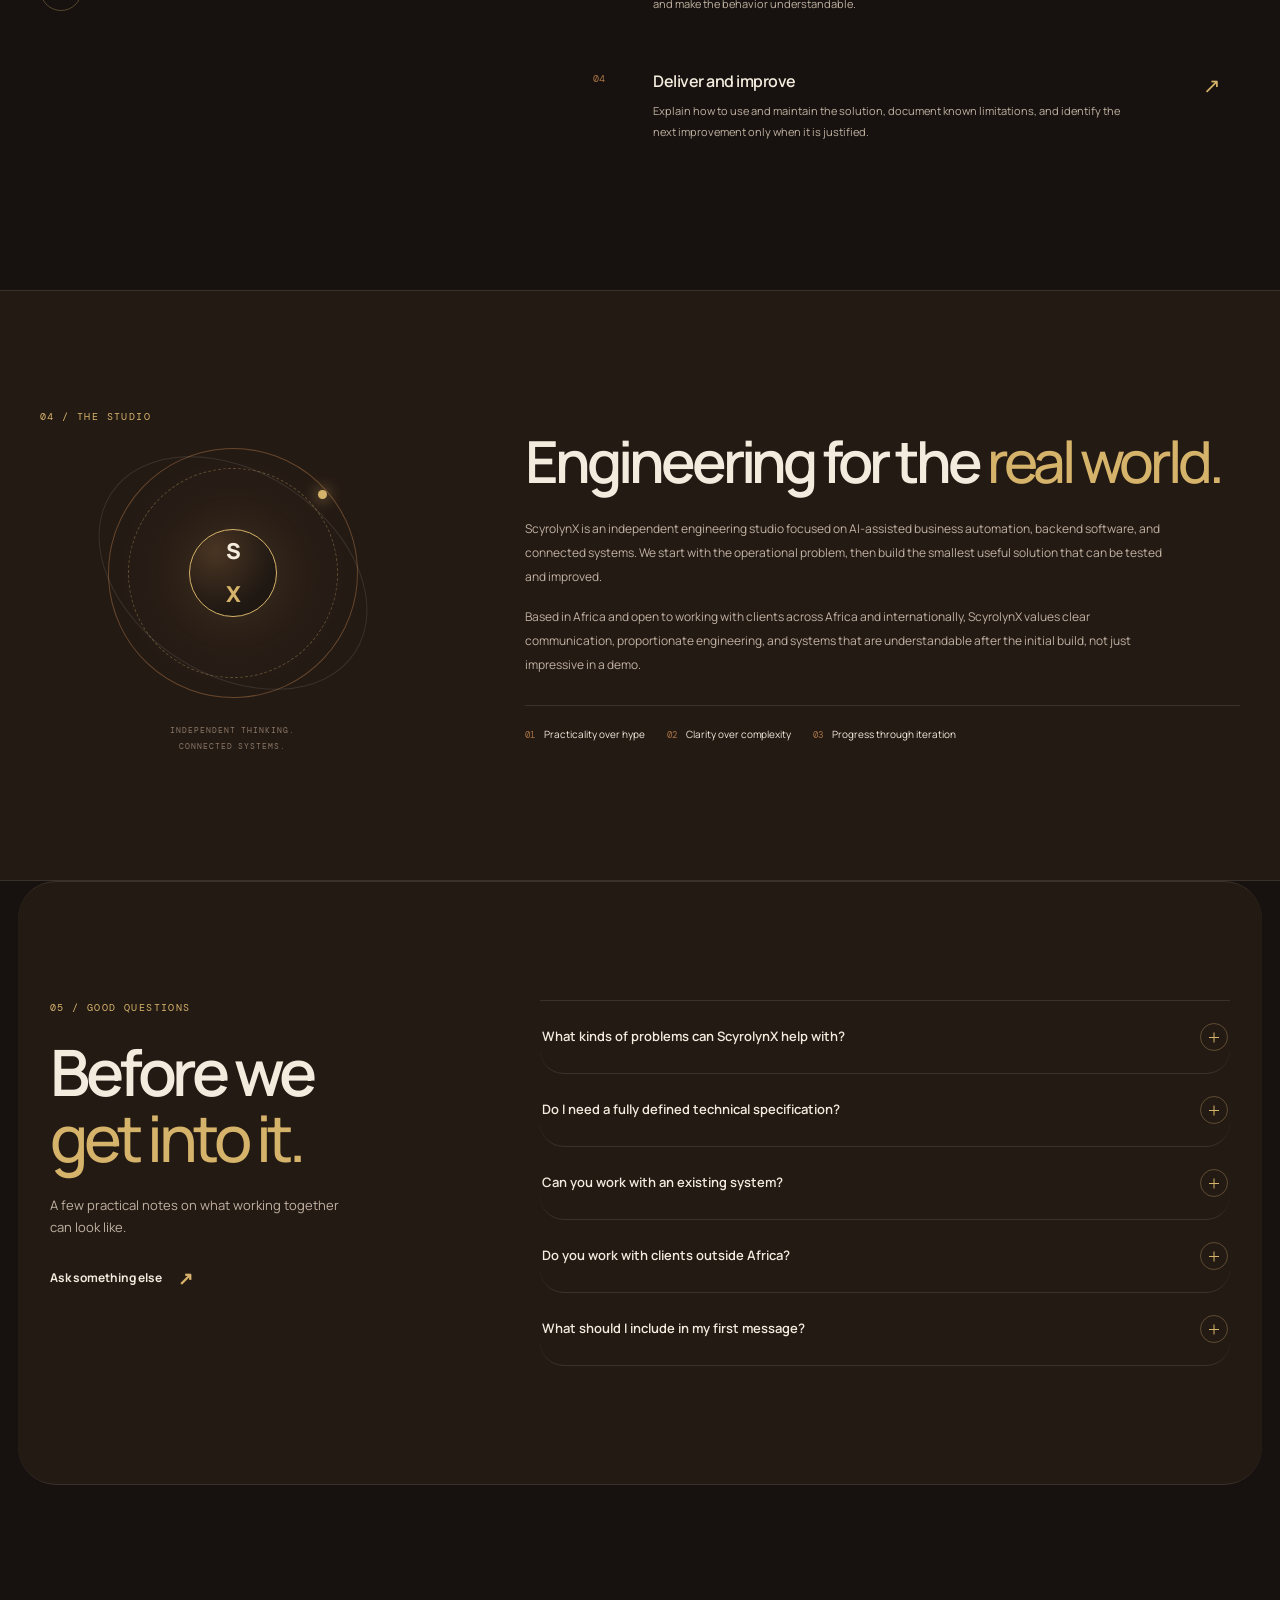
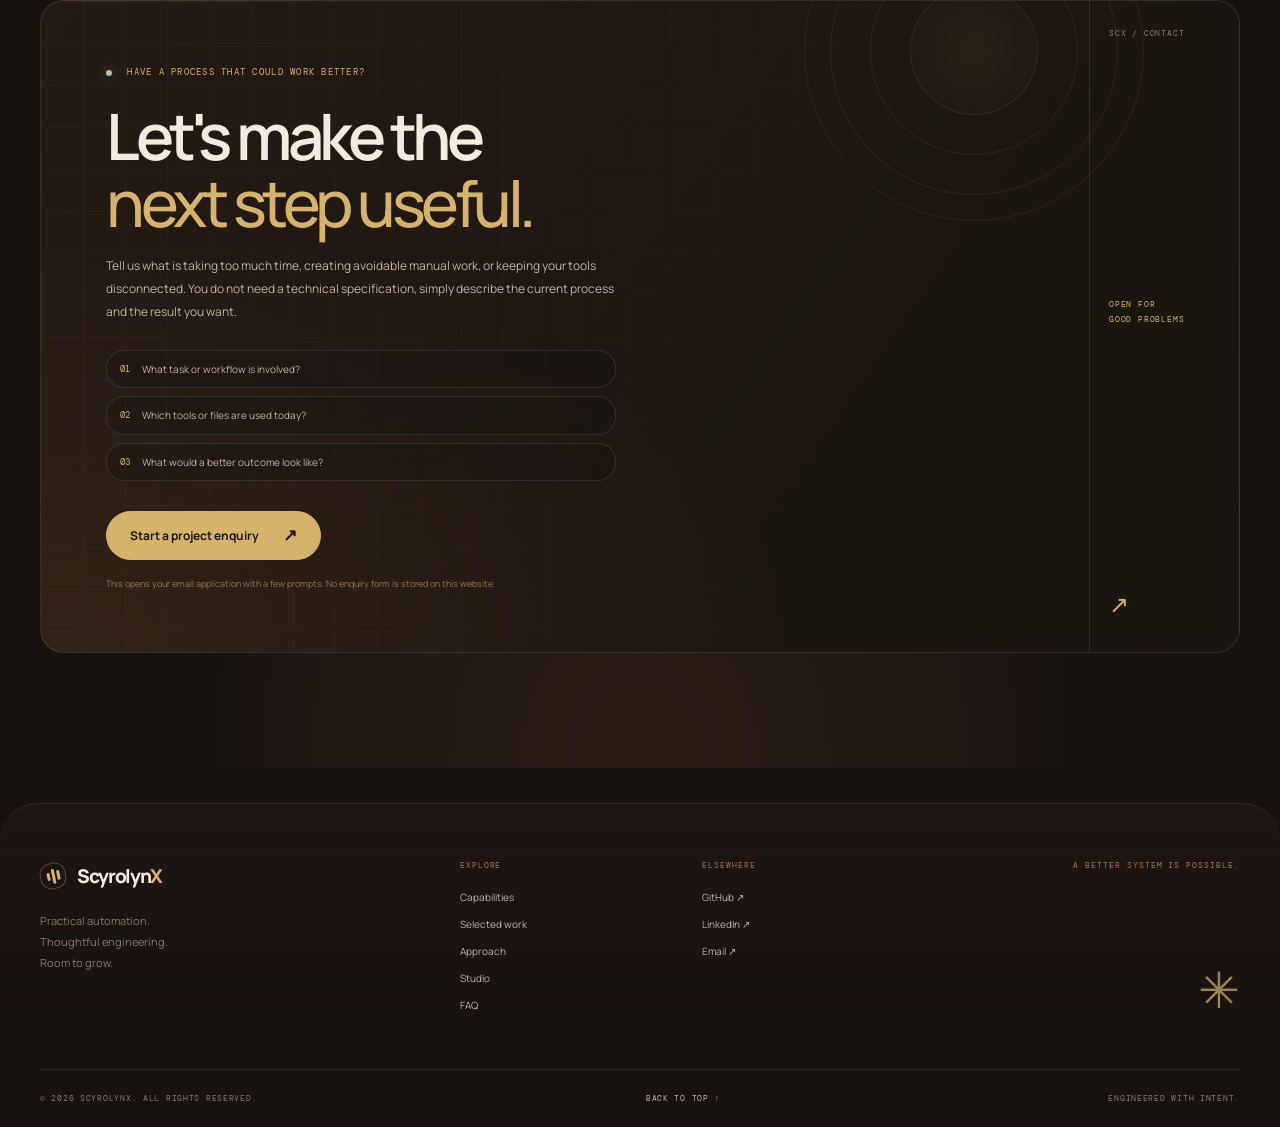
==== commit 73a71f49: "updated index.html" ====
--- a/website/index.html
+++ b/website/index.html
@@ -36,7 +36,7 @@
           <div class="hero-footnote"><span class="footnote-line"></span><span>Built around the problem.<br>Designed for what comes next.</span></div>
         </div>
         <div class="hero-art" aria-label="Abstract illustration of connected software systems">
-          <div class="art-topline"><span>FIG. 01 / SYSTEMS IN MOTION</span><span class="art-coordinates">05:31:08 / SCX</span></div>
+          <div class="art-topline"><span>SYSTEMS IN MOTION</span><span class="art-coordinates">05:31:08 / SCX</span></div>
           <div class="system-stage">
             <div class="orbit orbit-a"></div><div class="orbit orbit-b"></div><div class="orbit orbit-c"></div>
             <div class="orbit-node node-a"><span class="node-glyph">↗</span><small>INPUT</small></div>
@@ -63,7 +63,7 @@
         <div class="capability-list">
           <article class="capability"><div class="cap-number">01</div><div class="cap-main"><h3>AI business automation</h3><p>Reduce repetitive work across document processing, lead intake, reporting, and data handling. AI can classify or extract information where it adds value; rules and validation keep the workflow predictable.</p><div class="tag-row"><span>Python</span><span>Workflow design</span><span>AI when useful</span></div></div><div class="cap-symbol symbol-flow" aria-hidden="true"><span></span><span></span><span></span><i></i></div><a class="cap-arrow" href="#contact" aria-label="Discuss workflow automation">↗</a></article>
           <article class="capability"><div class="cap-number">02</div><div class="cap-main"><h3>Backend software & APIs</h3><p>Build the application logic behind a useful workflow: API endpoints, data-processing services, lightweight internal tools, and backend foundations designed around a clear requirement.</p><div class="tag-row"><span>Python</span><span>APIs</span><span>Data storage</span></div></div><div class="cap-symbol symbol-code" aria-hidden="true"><span>{</span><i>_</i><span>}</span></div><a class="cap-arrow" href="#contact" aria-label="Discuss backend software">↗</a></article>
-          <article class="capability"><div class="cap-number">03</div><div class="cap-main"><h3>System & API integrations</h3><p>Connect forms, spreadsheets, CRMs, email, databases, and third-party APIs so information moves between systems with less copying, fewer gaps, and clearer failure handling.</p><div class="tag-row"><span>REST APIs</span><span>Webhooks</span><span>Connected tools</span></div></div><div class="cap-symbol symbol-network" aria-hidden="true"><i></i><i></i><i></i><i></i><span></span></div><a class="cap-arrow" href="#contact" aria-label="Discuss system integration">↗</a></article>
+          <article class="capability"><div class="cap-number">03</div><div class="cap-main"><h3>System & API integrations</h3><p>Connect forms, spreadsheets, CRMs, email, databases, and third party APIs so information moves between systems with less copying, fewer gaps, and clearer failure handling.</p><div class="tag-row"><span>REST APIs</span><span>Webhooks</span><span>Connected tools</span></div></div><div class="cap-symbol symbol-network" aria-hidden="true"><i></i><i></i><i></i><i></i><span></span></div><a class="cap-arrow" href="#contact" aria-label="Discuss system integration">↗</a></article>
         </div>
         <p class="capability-note"><span>↳</span> A good first solution might be a small script or a connected workflow. AI is not added for decoration: it is used only when it improves a real step in the process.</p>
       </div>
@@ -96,7 +96,7 @@
     </section>
 
     <section class="studio section-pad" id="about">
-      <div class="wrap studio-inner"><div class="studio-left"><p class="eyebrow">04 / THE STUDIO</p><div class="studio-orbit" aria-hidden="true"><span class="studio-orbit-ring ring-one"></span><span class="studio-orbit-ring ring-two"></span><span class="studio-orbit-core">S<span>X</span></span><i class="studio-orbit-point"></i></div><p class="studio-caption">INDEPENDENT THINKING.<br>CONNECTED SYSTEMS.</p></div><div class="studio-copy"><h2>Engineering for the <em>real world.</em></h2><p>ScyrolynX is an independent engineering studio focused on AI-assisted business automation, backend software, and connected systems. We start with the operational problem, then build the smallest useful solution that can be tested and improved.</p><p>Based in Africa and open to working with clients across Africa and internationally, ScyrolynX values clear communication, proportionate engineering, and systems that are understandable after the initial build—not just impressive in a demo.</p><div class="studio-principles"><span><b>01</b> Practicality over hype</span><span><b>02</b> Clarity over complexity</span><span><b>03</b> Progress through iteration</span></div></div></div>
+      <div class="wrap studio-inner"><div class="studio-left"><p class="eyebrow">04 / THE STUDIO</p><div class="studio-orbit" aria-hidden="true"><span class="studio-orbit-ring ring-one"></span><span class="studio-orbit-ring ring-two"></span><span class="studio-orbit-core">S<span>X</span></span><i class="studio-orbit-point"></i></div><p class="studio-caption">INDEPENDENT THINKING.<br>CONNECTED SYSTEMS.</p></div><div class="studio-copy"><h2>Engineering for the <em>real world.</em></h2><p>ScyrolynX is an independent engineering studio focused on AI-assisted business automation, backend software, and connected systems. We start with the operational problem, then build the smallest useful solution that can be tested and improved.</p><p>Based in Africa and open to working with clients across Africa and internationally, ScyrolynX values clear communication, proportionate engineering, and systems that are understandable after the initial build, not just impressive in a demo.</p><div class="studio-principles"><span><b>01</b> Practicality over hype</span><span><b>02</b> Clarity over complexity</span><span><b>03</b> Progress through iteration</span></div></div></div>
     </section>
 
     <section class="faq section-pad" id="faq">
@@ -112,7 +112,7 @@
       </div>
     </section>
 
-    <section class="contact section-pad" id="contact"><div class="wrap contact-panel"><div class="contact-decoration" aria-hidden="true"><span></span><span></span><span></span></div><div class="contact-content"><p class="eyebrow"><span class="status-dot"></span> HAVE A PROCESS THAT COULD WORK BETTER?</p><h2>Let's make the<br><em>next step useful.</em></h2><p>Tell us what is taking too much time, creating avoidable manual work, or keeping your tools disconnected. You do not need a technical specification—describe the current process and the result you want.</p><div class="contact-prompts"><span><b>01</b> What task or workflow is involved?</span><span><b>02</b> Which tools or files are used today?</span><span><b>03</b> What would a better outcome look like?</span></div><a class="button button-gold" href="mailto:hello@scyrolynx.dpdns.org?subject=ScyrolynX%20project%20enquiry&body=Hi%20ScyrolynX%2C%0A%0AI%20would%20like%20to%20discuss%20a%20workflow%20or%20software%20problem.%0A%0ACurrent%20process%3A%0A%0ATools%20currently%20used%3A%0A%0ADesired%20outcome%3A%0A%0ATimeline%20(if%20any)%3A%0A">Start a project enquiry <span aria-hidden="true">↗</span></a><span class="contact-note">This opens your email application with a few prompts. No enquiry form is stored on this website.</span></div><div class="contact-index"><span>SCX / CONTACT</span><span>OPEN FOR<br>GOOD PROBLEMS</span><span class="contact-index-mark">↗</span></div></div></section>
+    <section class="contact section-pad" id="contact"><div class="wrap contact-panel"><div class="contact-decoration" aria-hidden="true"><span></span><span></span><span></span></div><div class="contact-content"><p class="eyebrow"><span class="status-dot"></span> HAVE A PROCESS THAT COULD WORK BETTER?</p><h2>Let's make the<br><em>next step useful.</em></h2><p>Tell us what is taking too much time, creating avoidable manual work, or keeping your tools disconnected. You do not need a technical specification, simply describe the current process and the result you want.</p><div class="contact-prompts"><span><b>01</b> What task or workflow is involved?</span><span><b>02</b> Which tools or files are used today?</span><span><b>03</b> What would a better outcome look like?</span></div><a class="button button-gold" href="mailto:hello@scyrolynx.dpdns.org?subject=ScyrolynX%20project%20enquiry&body=Hi%20ScyrolynX%2C%0A%0AI%20would%20like%20to%20discuss%20a%20workflow%20or%20software%20problem.%0A%0ACurrent%20process%3A%0A%0ATools%20currently%20used%3A%0A%0ADesired%20outcome%3A%0A%0ATimeline%20(if%20any)%3A%0A">Start a project enquiry <span aria-hidden="true">↗</span></a><span class="contact-note">This opens your email application with a few prompts. No enquiry form is stored on this website.</span></div><div class="contact-index"><span>SCX / CONTACT</span><span>OPEN FOR<br>GOOD PROBLEMS</span><span class="contact-index-mark">↗</span></div></div></section>
   </main>
 
   <footer class="site-footer"><div class="wrap footer-main"><div class="footer-brand"><a class="brand" href="#top"><span class="brand-mark" aria-hidden="true"><i></i><i></i><i></i></span><span>Scyrolyn<span class="brand-x">X</span></span></a><p>Practical automation.<br>Thoughtful engineering.<br>Room to grow.</p></div><div class="footer-col"><span class="footer-heading">EXPLORE</span><a href="#services">Capabilities</a><a href="#work">Selected work</a><a href="#approach">Approach</a><a href="#about">Studio</a><a href="#faq">FAQ</a></div><div class="footer-col"><span class="footer-heading">ELSEWHERE</span><a href="https://github.com/ScyrolynX" target="_blank" rel="noopener noreferrer">GitHub ↗</a><a href="https://www.linkedin.com/company/scyrolynx/" target="_blank" rel="noopener noreferrer">LinkedIn ↗</a><a href="mailto:hello@scyrolynx.dpdns.org">Email ↗</a></div><div class="footer-signoff"><span class="footer-heading">A BETTER SYSTEM IS POSSIBLE.</span><span class="footer-symbol">✳</span></div></div><div class="wrap footer-bottom"><span>© 2026 SCYROLYNX. ALL RIGHTS RESERVED.</span><a href="#top">BACK TO TOP ↑</a><span>ENGINEERED WITH INTENT.</span></div></footer>
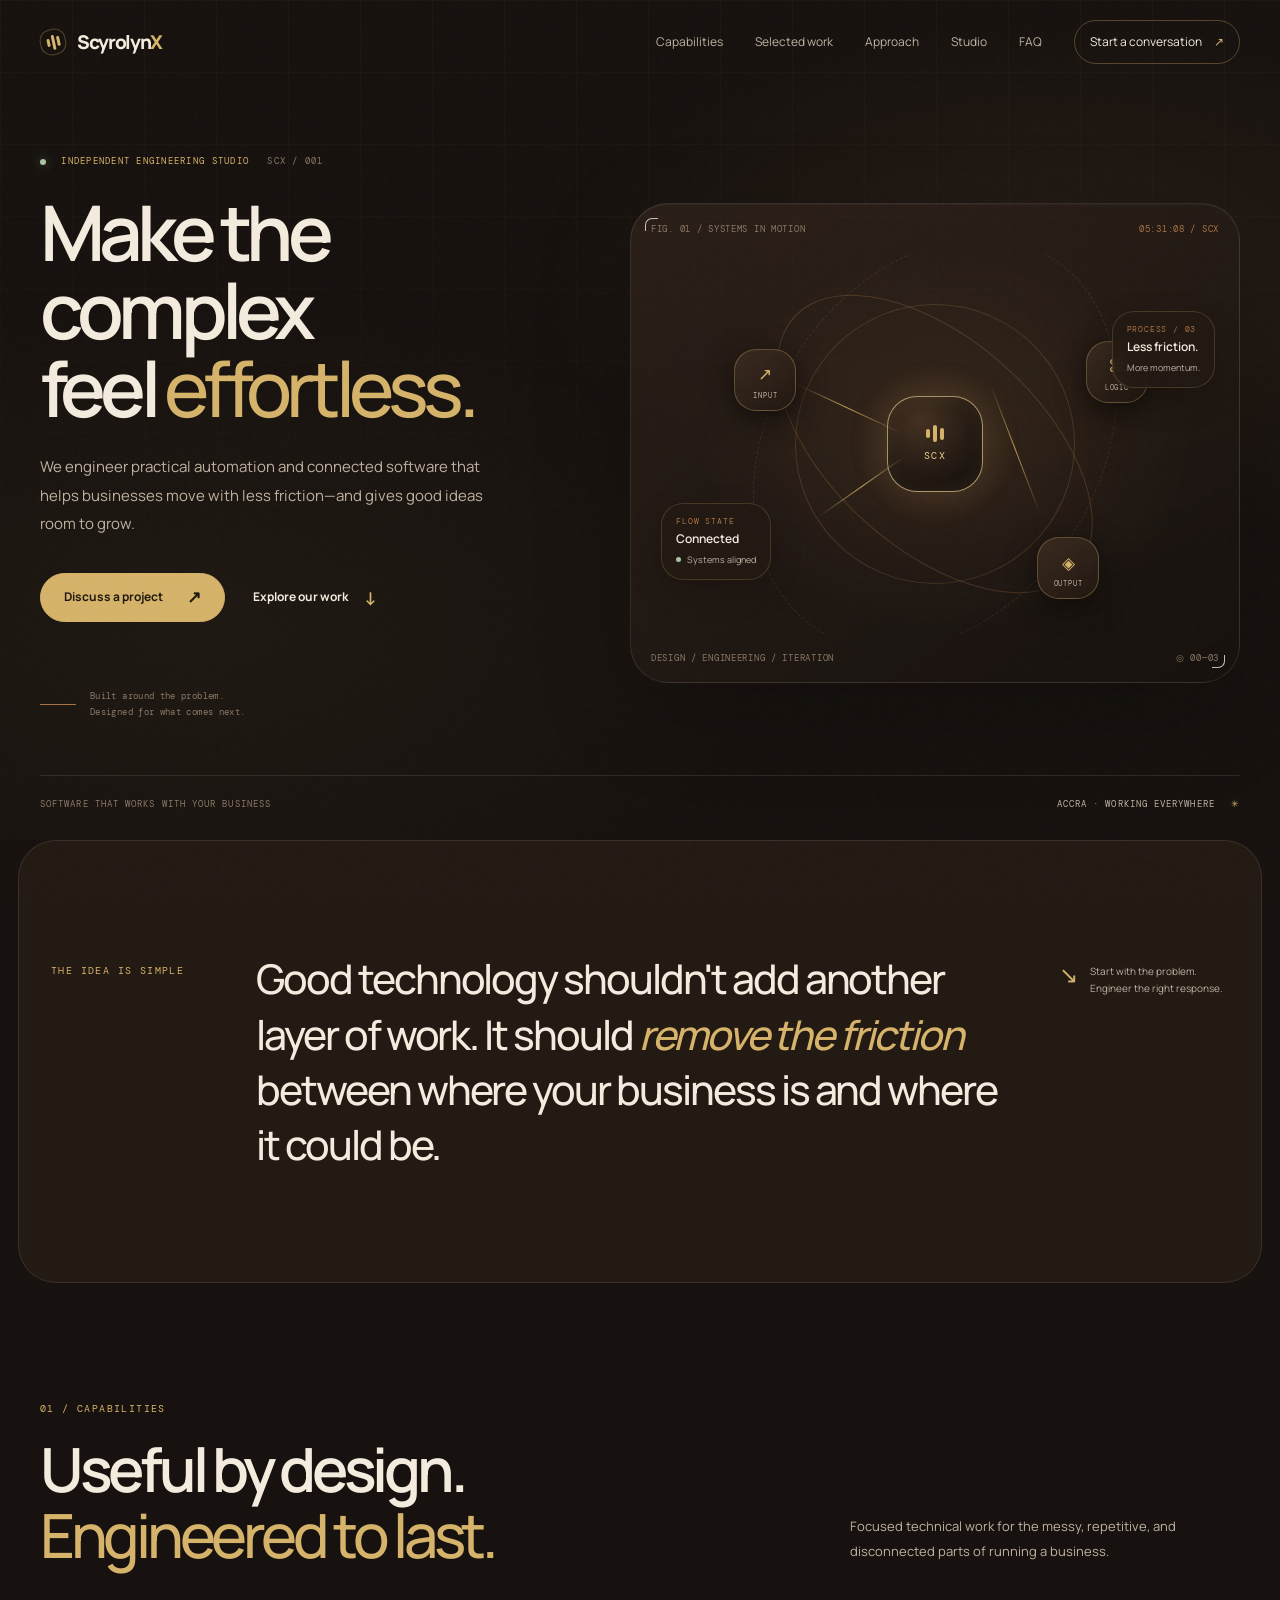
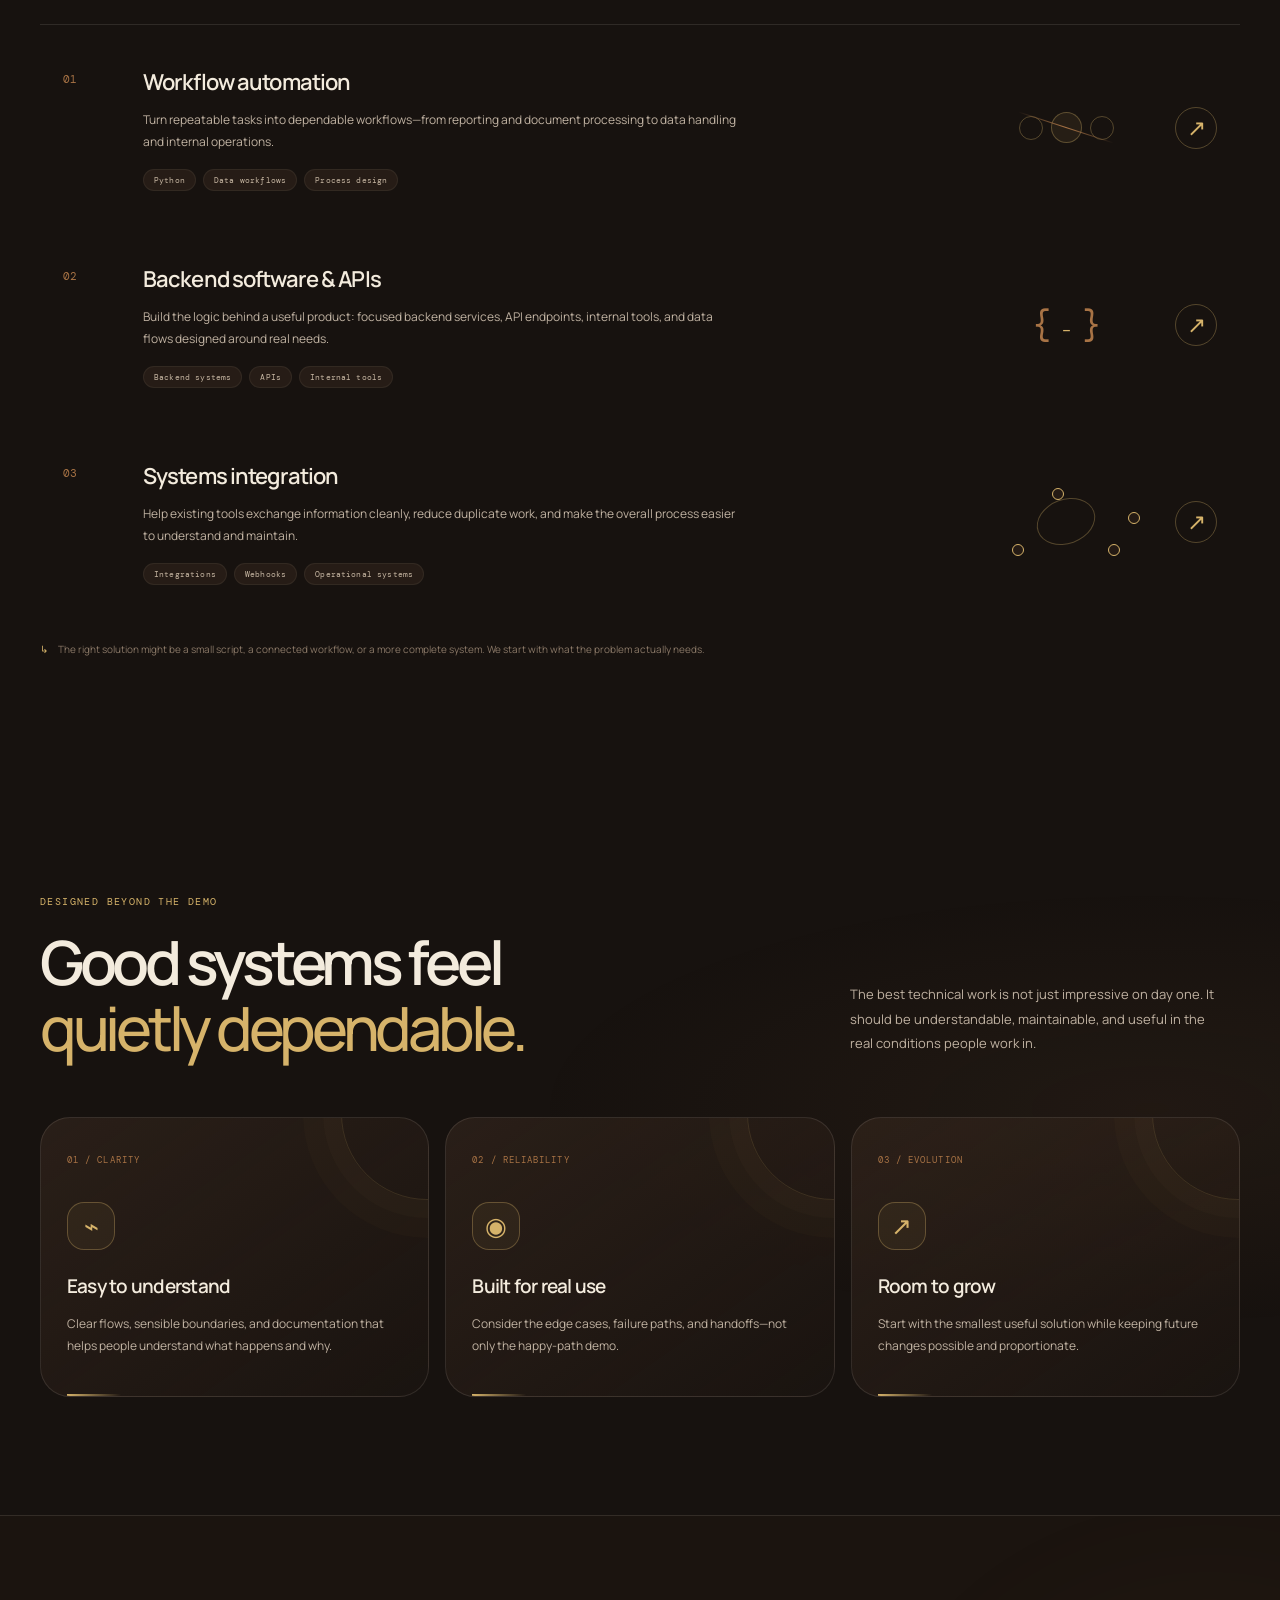
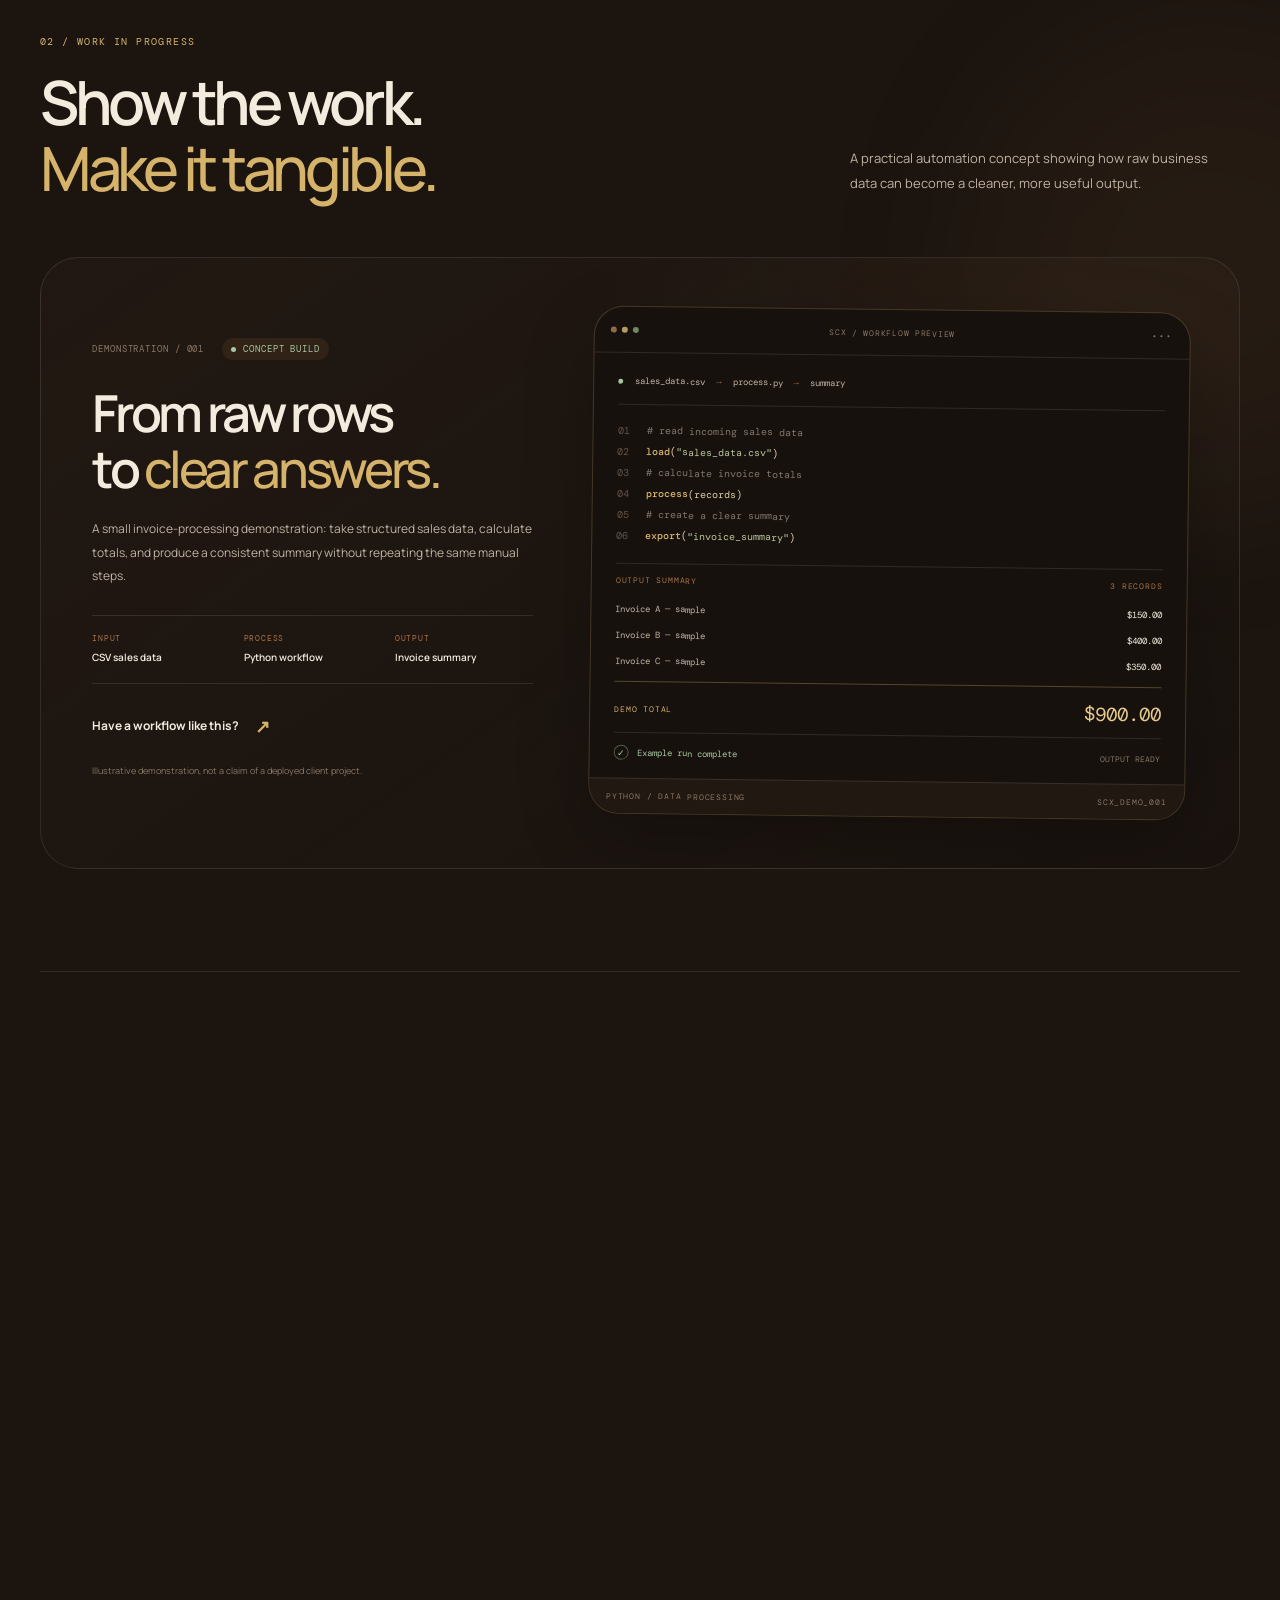
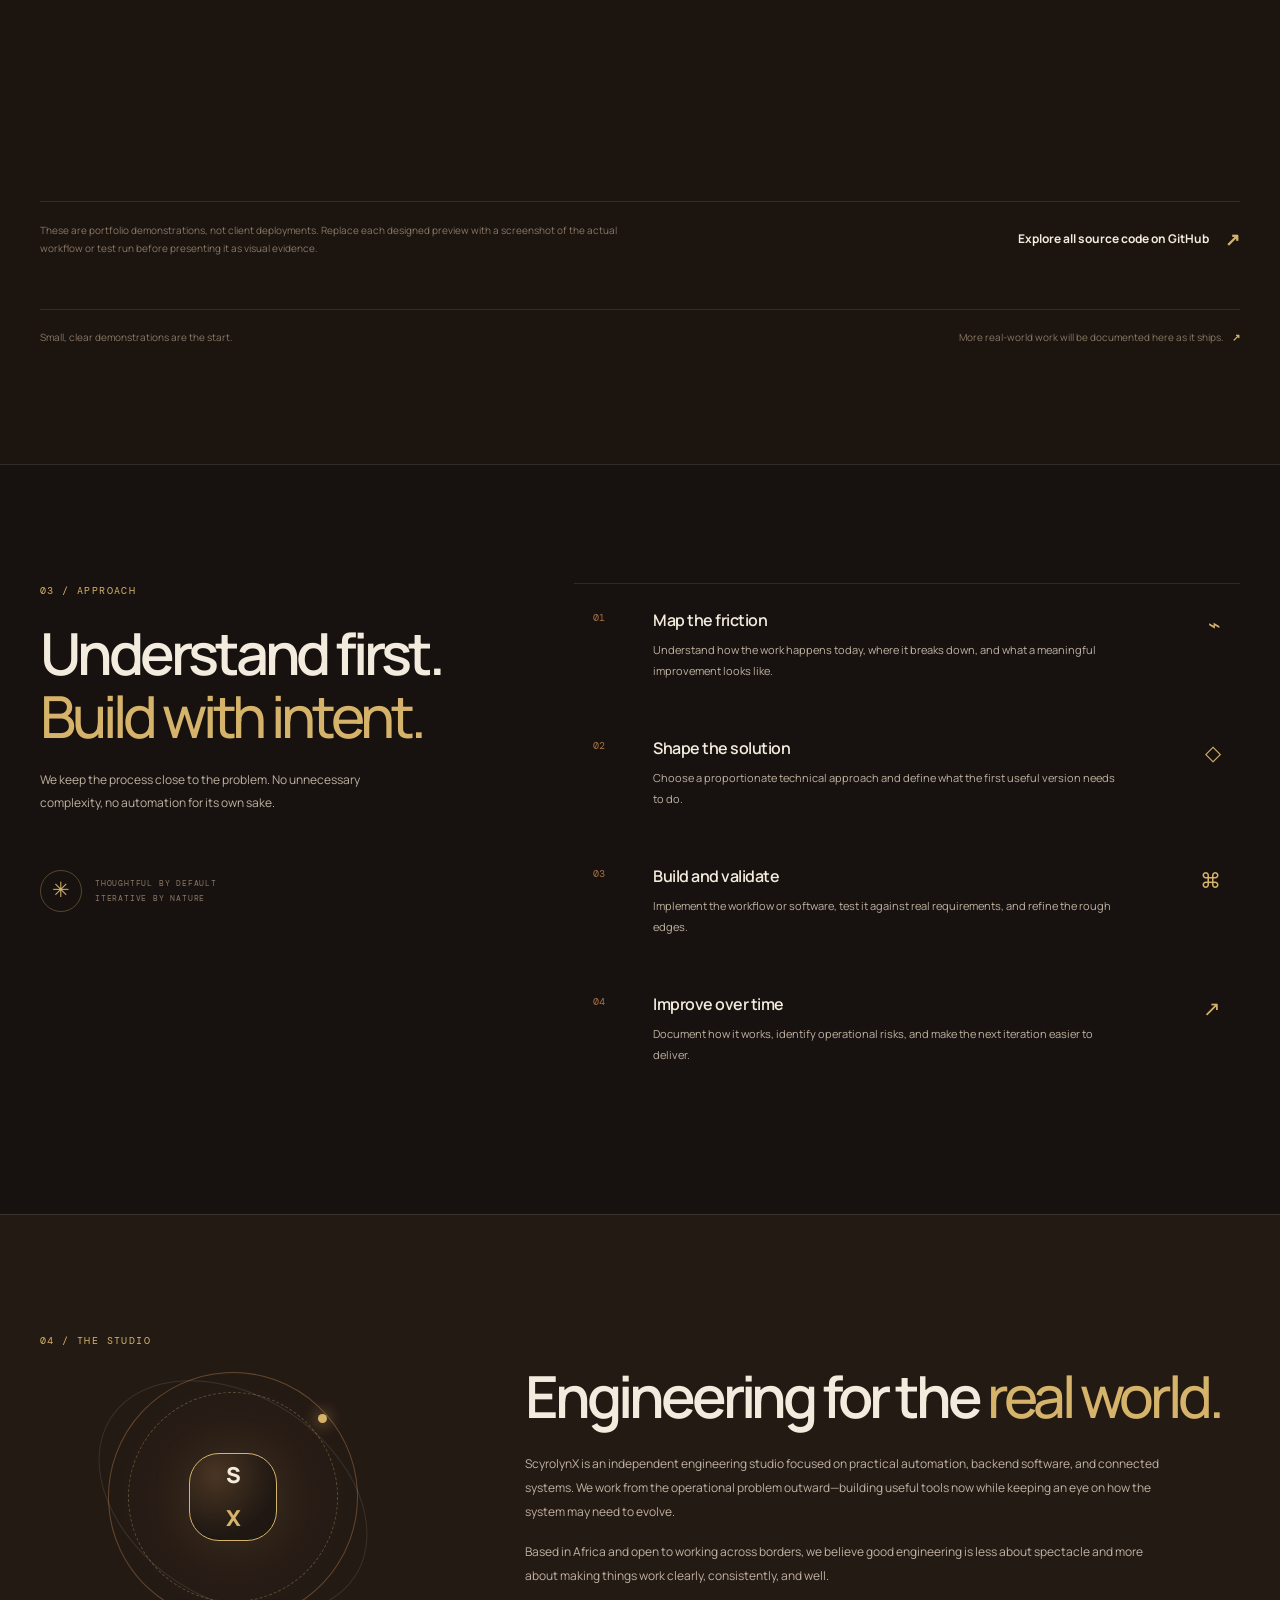
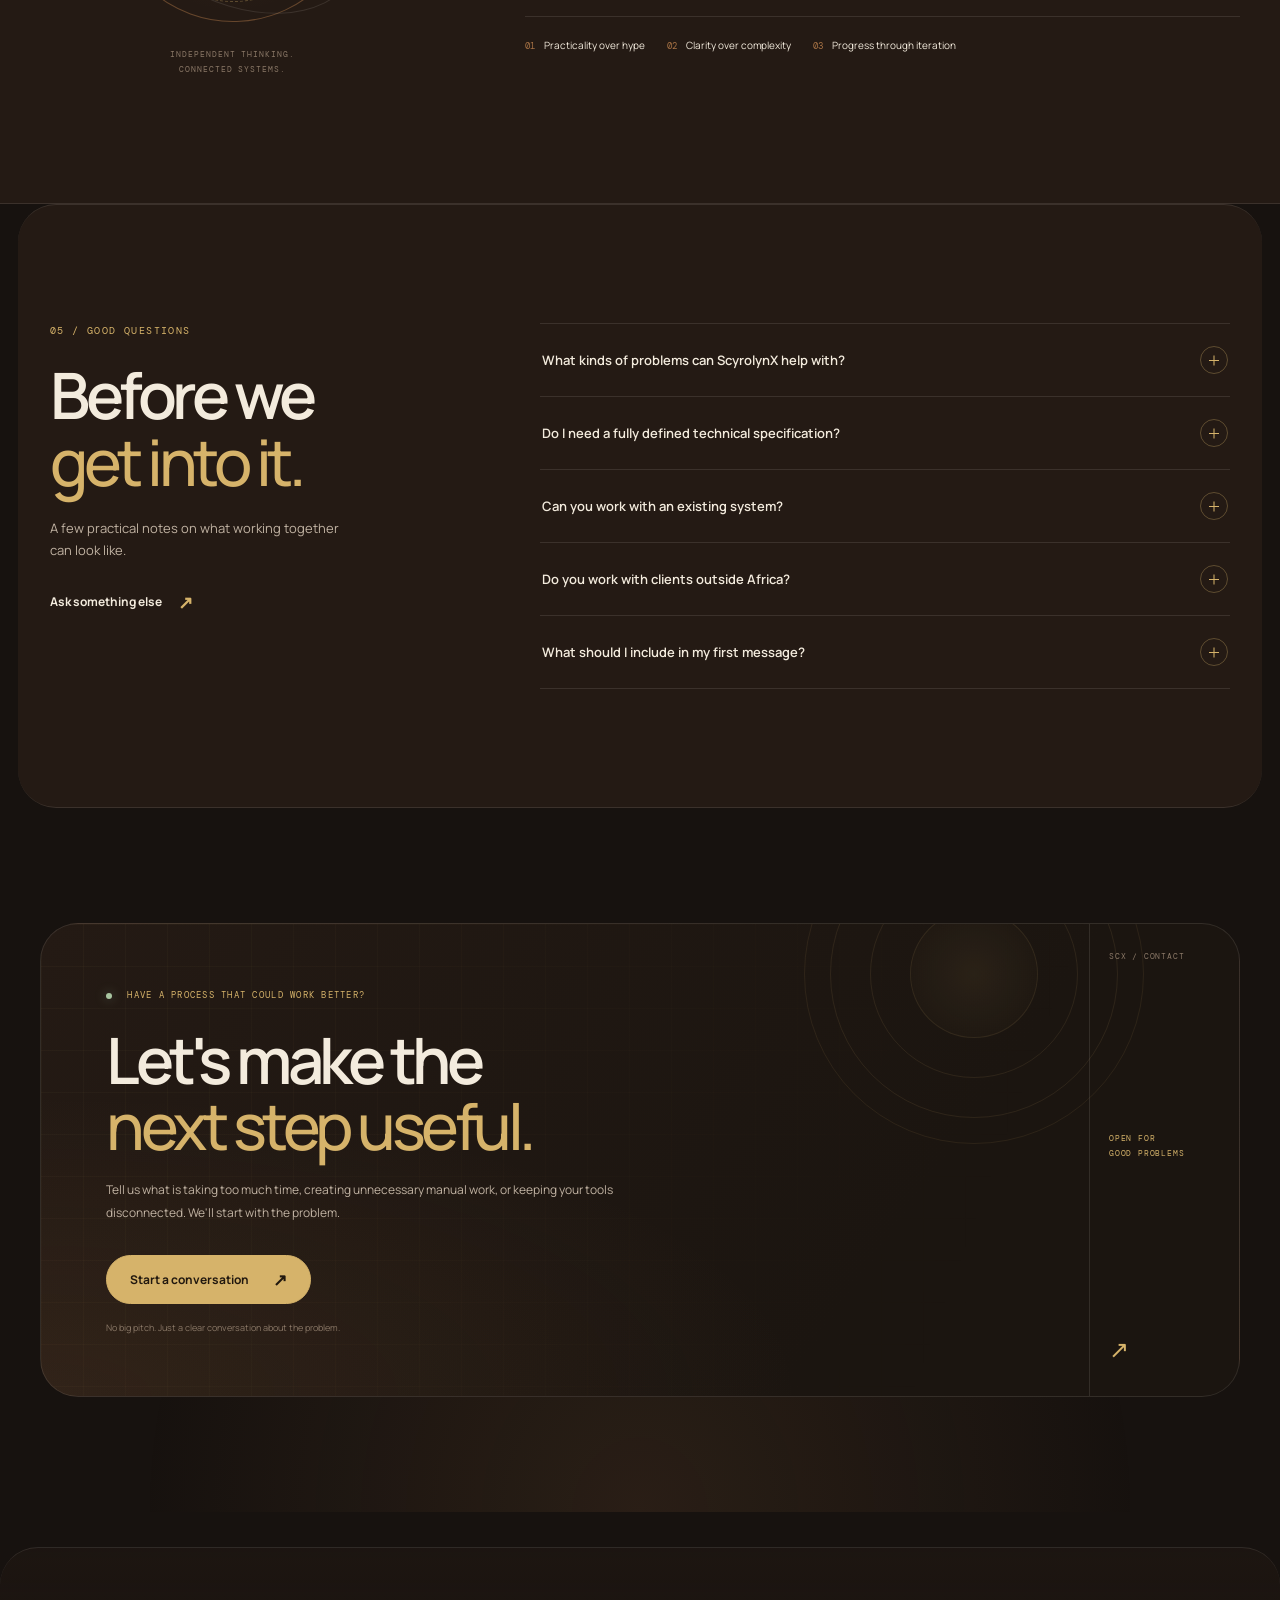
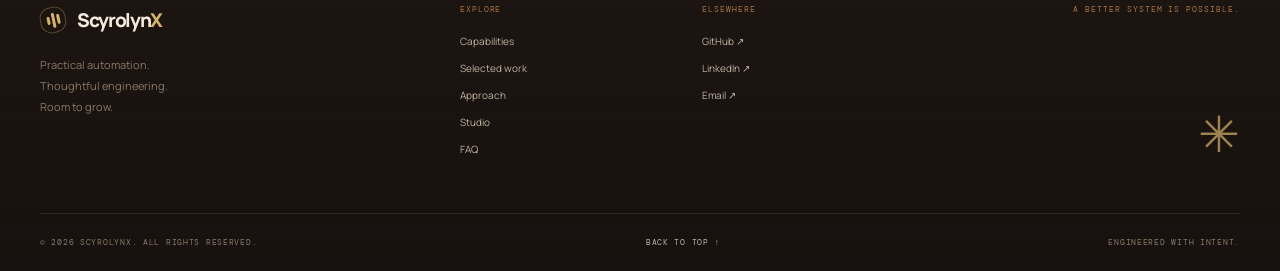
==== commit 29ec90a3: "Improve automation portfolio project gallery" ====
--- a/website/index.html
+++ b/website/index.html
@@ -4,7 +4,7 @@
   <meta charset="utf-8">
   <meta name="viewport" content="width=device-width, initial-scale=1">
   <meta name="theme-color" content="#17120f">
-  <meta name="description" content="ScyrolynX helps businesses automate repetitive workflows, connect their tools, and build practical backend software and integrations.">
+  <meta name="description" content="ScyrolynX engineers practical automation, connected software, and dependable digital systems for growing businesses.">
   <title>ScyrolynX — Systems for what comes next</title>
   <link rel="preconnect" href="https://fonts.googleapis.com">
   <link rel="preconnect" href="https://fonts.gstatic.com" crossorigin>
@@ -30,13 +30,13 @@
       <div class="hero-grid wrap">
         <div class="hero-copy">
           <p class="eyebrow"><span class="status-dot"></span> INDEPENDENT ENGINEERING STUDIO <span class="eyebrow-index">SCX / 001</span></p>
-          <h1>Less manual work.<br><em>Better systems.</em></h1>
-          <p class="hero-intro">ScyrolynX builds practical business automations, system integrations, and backend software that reduce repetitive work and help teams move information reliably between the tools they already use.</p>
+          <h1>Make the complex<br>feel <em>effortless.</em></h1>
+          <p class="hero-intro">We engineer practical automation and connected software that helps businesses move with less friction—and gives good ideas room to grow.</p>
           <div class="hero-actions"><a class="button button-gold" href="#contact">Discuss a project <span aria-hidden="true">↗</span></a><a class="text-link" href="#work">Explore our work <span aria-hidden="true">↓</span></a></div>
           <div class="hero-footnote"><span class="footnote-line"></span><span>Built around the problem.<br>Designed for what comes next.</span></div>
         </div>
         <div class="hero-art" aria-label="Abstract illustration of connected software systems">
-          <div class="art-topline"><span>SYSTEMS IN MOTION</span><span class="art-coordinates">05:31:08 / SCX</span></div>
+          <div class="art-topline"><span>FIG. 01 / SYSTEMS IN MOTION</span><span class="art-coordinates">05:31:08 / SCX</span></div>
           <div class="system-stage">
             <div class="orbit orbit-a"></div><div class="orbit orbit-b"></div><div class="orbit orbit-c"></div>
             <div class="orbit-node node-a"><span class="node-glyph">↗</span><small>INPUT</small></div>
@@ -50,7 +50,7 @@
           <div class="art-bottomline"><span>DESIGN / ENGINEERING / ITERATION</span><span class="art-coordinate-mark">◎  00—03</span></div>
         </div>
       </div>
-      <div class="hero-bottom wrap"><span>AUTOMATION · INTEGRATION · ENGINEERING</span><span class="hero-bottom-right">ACCRA · WORKING EVERYWHERE <span class="tiny-star">✳</span></span></div>
+      <div class="hero-bottom wrap"><span>SOFTWARE THAT WORKS WITH YOUR BUSINESS</span><span class="hero-bottom-right">ACCRA · WORKING EVERYWHERE <span class="tiny-star">✳</span></span></div>
     </section>
 
     <section class="manifesto section-pad" aria-label="Studio philosophy">
@@ -59,13 +59,13 @@
 
     <section class="services section-pad" id="services">
       <div class="wrap">
-        <div class="section-heading split-heading"><div><p class="eyebrow">01 / CAPABILITIES</p><h2>Make the workflow work.<br><em>Then make it better.</em></h2></div><p class="section-lead">ScyrolynX focuses on repetitive work, disconnected business tools, and small operational problems that software can solve clearly and reliably.</p></div>
+        <div class="section-heading split-heading"><div><p class="eyebrow">01 / CAPABILITIES</p><h2>Useful by design.<br><em>Engineered to last.</em></h2></div><p class="section-lead">Focused technical work for the messy, repetitive, and disconnected parts of running a business.</p></div>
         <div class="capability-list">
-          <article class="capability"><div class="cap-number">01</div><div class="cap-main"><h3>AI business automation</h3><p>Reduce repetitive work across document processing, lead intake, reporting, and data handling. AI can classify or extract information where it adds value; rules and validation keep the workflow predictable.</p><div class="tag-row"><span>Python</span><span>Workflow design</span><span>AI when useful</span></div></div><div class="cap-symbol symbol-flow" aria-hidden="true"><span></span><span></span><span></span><i></i></div><a class="cap-arrow" href="#contact" aria-label="Discuss workflow automation">↗</a></article>
-          <article class="capability"><div class="cap-number">02</div><div class="cap-main"><h3>Backend software & APIs</h3><p>Build the application logic behind a useful workflow: API endpoints, data-processing services, lightweight internal tools, and backend foundations designed around a clear requirement.</p><div class="tag-row"><span>Python</span><span>APIs</span><span>Data storage</span></div></div><div class="cap-symbol symbol-code" aria-hidden="true"><span>{</span><i>_</i><span>}</span></div><a class="cap-arrow" href="#contact" aria-label="Discuss backend software">↗</a></article>
-          <article class="capability"><div class="cap-number">03</div><div class="cap-main"><h3>System & API integrations</h3><p>Connect forms, spreadsheets, CRMs, email, databases, and third party APIs so information moves between systems with less copying, fewer gaps, and clearer failure handling.</p><div class="tag-row"><span>REST APIs</span><span>Webhooks</span><span>Connected tools</span></div></div><div class="cap-symbol symbol-network" aria-hidden="true"><i></i><i></i><i></i><i></i><span></span></div><a class="cap-arrow" href="#contact" aria-label="Discuss system integration">↗</a></article>
+          <article class="capability"><div class="cap-number">01</div><div class="cap-main"><h3>Workflow automation</h3><p>Turn repeatable tasks into dependable workflows—from reporting and document processing to data handling and internal operations.</p><div class="tag-row"><span>Python</span><span>Data workflows</span><span>Process design</span></div></div><div class="cap-symbol symbol-flow" aria-hidden="true"><span></span><span></span><span></span><i></i></div><a class="cap-arrow" href="#contact" aria-label="Discuss workflow automation">↗</a></article>
+          <article class="capability"><div class="cap-number">02</div><div class="cap-main"><h3>Backend software & APIs</h3><p>Build the logic behind a useful product: focused backend services, API endpoints, internal tools, and data flows designed around real needs.</p><div class="tag-row"><span>Backend systems</span><span>APIs</span><span>Internal tools</span></div></div><div class="cap-symbol symbol-code" aria-hidden="true"><span>{</span><i>_</i><span>}</span></div><a class="cap-arrow" href="#contact" aria-label="Discuss backend software">↗</a></article>
+          <article class="capability"><div class="cap-number">03</div><div class="cap-main"><h3>Systems integration</h3><p>Help existing tools exchange information cleanly, reduce duplicate work, and make the overall process easier to understand and maintain.</p><div class="tag-row"><span>Integrations</span><span>Webhooks</span><span>Operational systems</span></div></div><div class="cap-symbol symbol-network" aria-hidden="true"><i></i><i></i><i></i><i></i><span></span></div><a class="cap-arrow" href="#contact" aria-label="Discuss system integration">↗</a></article>
         </div>
-        <p class="capability-note"><span>↳</span> A good first solution might be a small script or a connected workflow. AI is not added for decoration: it is used only when it improves a real step in the process.</p>
+        <p class="capability-note"><span>↳</span> The right solution might be a small script, a connected workflow, or a more complete system. We start with what the problem actually needs.</p>
       </div>
     </section>
 
@@ -82,28 +82,82 @@
 
     <section class="work section-pad" id="work">
       <div class="wrap">
-        <div class="section-heading split-heading"><div><p class="eyebrow">02 / SELECTED WORK</p><h2>Start with a real problem.<br><em>Show the system.</em></h2></div><p class="section-lead">This engineering demonstration illustrates the core idea: take structured business data, validate and process it, then produce a consistent summary.</p></div>
+        <div class="section-heading split-heading"><div><p class="eyebrow">02 / WORK IN PROGRESS</p><h2>Show the work.<br><em>Make it tangible.</em></h2></div><p class="section-lead">A practical automation concept showing how raw business data can become a cleaner, more useful output.</p></div>
         <article class="project-feature">
-          <div class="project-copy"><div class="project-meta"><span>DEMONSTRATION / 001</span><span class="project-status"><i></i> CONCEPT BUILD</span></div><h3>Invoice data in.<br><em>Clear summaries out.</em></h3><p>Invoice automation is a focused starting point for ScyrolynX: read structured sales data, validate records, calculate totals, and produce a consistent invoice summary. The next engineering iterations can add database storage, PDF generation, notifications, and failure reporting as requirements justify them.</p><div class="project-facts"><div><span>INPUT</span><strong>CSV / structured data</strong></div><div><span>PROCESS</span><strong>Python + validation</strong></div><div><span>OUTPUT</span><strong>Invoice summary</strong></div></div><a class="text-link" href="#contact">Discuss a similar workflow <span aria-hidden="true">↗</span></a><p class="honesty-note">Portfolio demonstration using sample data—not a claim of a deployed client project. Capabilities should be updated as each feature is implemented and tested.</p></div>
+          <div class="project-copy"><div class="project-meta"><span>DEMONSTRATION / 001</span><span class="project-status"><i></i> CONCEPT BUILD</span></div><h3>From raw rows<br>to <em>clear answers.</em></h3><p>A small invoice-processing demonstration: take structured sales data, calculate totals, and produce a consistent summary without repeating the same manual steps.</p><div class="project-facts"><div><span>INPUT</span><strong>CSV sales data</strong></div><div><span>PROCESS</span><strong>Python workflow</strong></div><div><span>OUTPUT</span><strong>Invoice summary</strong></div></div><a class="text-link" href="#contact">Have a workflow like this? <span aria-hidden="true">↗</span></a><p class="honesty-note">Illustrative demonstration, not a claim of a deployed client project.</p></div>
           <div class="project-console"><div class="console-top"><div class="window-controls"><i></i><i></i><i></i></div><span>SCX / WORKFLOW PREVIEW</span><span class="console-menu">•••</span></div><div class="console-content"><div class="console-path"><span class="path-dot"></span> sales_data.csv <span class="path-arrow">→</span> process.py <span class="path-arrow">→</span> summary</div><div class="code-lines"><p><span class="line-no">01</span><span class="syntax-dim"># read incoming sales data</span></p><p><span class="line-no">02</span><span><b>load</b>(<i>"sales_data.csv"</i>)</span></p><p><span class="line-no">03</span><span class="syntax-dim"># calculate invoice totals</span></p><p><span class="line-no">04</span><span><b>process</b>(records)</span></p><p><span class="line-no">05</span><span class="syntax-dim"># create a clear summary</span></p><p><span class="line-no">06</span><span><b>export</b>(<i>"invoice_summary"</i>)</span></p></div><div class="console-divider"><span>OUTPUT SUMMARY</span><span>3 RECORDS</span></div><div class="result-row"><span>Invoice A — sample</span><strong>$150.00</strong></div><div class="result-row"><span>Invoice B — sample</span><strong>$400.00</strong></div><div class="result-row"><span>Invoice C — sample</span><strong>$350.00</strong></div><div class="result-total"><span>DEMO TOTAL</span><strong>$900.00</strong></div><div class="console-complete"><span class="complete-check">✓</span> Example run complete <span class="complete-time">OUTPUT READY</span></div></div><div class="console-footer"><span>PYTHON / DATA PROCESSING</span><span>SCX_DEMO_001</span></div></div>
         </article>
+        <section class="evidence-gallery" aria-labelledby="evidence-title">
+          <div class="evidence-heading reveal">
+            <div>
+              <p class="eyebrow">BUILD NOTES / TECHNICAL PORTFOLIO</p>
+              <h3 id="evidence-title">Three small systems.<br><em>Built, tested, explained.</em></h3>
+            </div>
+            <p>Each project focuses on a practical engineering problem. The visuals are reserved for real workflow and test screenshots; the descriptions below explain what each demonstration does and what the evidence should show.</p>
+          </div>
+          <div class="evidence-grid">
+            <article class="evidence-card reveal">
+              <div class="evidence-image evidence-placeholder evidence-workflow" role="img" aria-label="Placeholder for a screenshot of the n8n lead intake workflow graph">
+                <span class="evidence-frame-label">PROJECT / 01 · WORKFLOW</span>
+                <div class="workflow-preview" aria-hidden="true"><span>WEBHOOK<br><small>Receive lead</small></span><i>→</i><span>VALIDATE<br><small>Check fields</small></span><i>→</i><span>IF<br><small>Route result</small></span></div>
+                <span class="placeholder-caption">REPLACE WITH REAL N8N WORKFLOW SCREENSHOT</span>
+              </div>
+              <div class="evidence-caption">
+                <span>01 / WORKFLOW AUTOMATION</span>
+                <h4>Lead intake with validation</h4>
+                <p>Accepts a lead submission through a webhook, checks the required input, then routes the request down a valid or invalid path. The response makes it clear whether the submitted data was accepted instead of treating every request as successful.</p>
+                <div class="evidence-tags"><span>n8n</span><span>Webhooks</span><span>Input validation</span></div>
+                <a class="text-link" href="https://github.com/ScyrolynX/workflow-automation-demos/tree/main/project-1-lead-intake" target="_blank" rel="noopener noreferrer">Inspect workflow files <span aria-hidden="true">↗</span></a>
+              </div>
+            </article>
+            <article class="evidence-card reveal">
+              <div class="evidence-image evidence-placeholder evidence-api" role="img" aria-label="Placeholder for a screenshot of Python API integration test results">
+                <span class="evidence-frame-label">PROJECT / 02 · API</span>
+                <div class="terminal-preview" aria-hidden="true"><span class="terminal-title">PYTHON TEST RUN</span><b>4 tests passed</b><span>✓ HTTP response handling</span><span>✓ Timeout and error paths</span><span>✓ Required-field validation</span></div>
+                <span class="placeholder-caption">REPLACE WITH REAL TEST OUTPUT SCREENSHOT</span>
+              </div>
+              <div class="evidence-caption">
+                <span>02 / API INTEGRATION</span>
+                <h4>A client that handles failure</h4>
+                <p>A small Python client sends an HTTP request, applies a timeout, checks the response, and validates the fields the application depends on. The tests exercise expected behavior and failure handling so a remote API problem does not silently become bad data.</p>
+                <div class="evidence-tags"><span>Python</span><span>HTTP / REST</span><span>Unit tests</span></div>
+                <a class="text-link" href="https://github.com/ScyrolynX/workflow-automation-demos/tree/main/project-2-api-integration" target="_blank" rel="noopener noreferrer">Inspect API project <span aria-hidden="true">↗</span></a>
+              </div>
+            </article>
+            <article class="evidence-card reveal">
+              <div class="evidence-image evidence-placeholder evidence-qa" role="img" aria-label="Placeholder for a screenshot of workflow QA validation test results">
+                <span class="evidence-frame-label">PROJECT / 03 · QA</span>
+                <div class="qa-preview" aria-hidden="true"><span><i>✓</i> Valid lead</span><span><i>✓</i> Invalid email</span><span><i>✓</i> Missing name</span><span><i>✓</i> Negative / non-numeric budget</span></div>
+                <span class="placeholder-caption">REPLACE WITH REAL QA TEST SCREENSHOT</span>
+              </div>
+              <div class="evidence-caption">
+                <span>03 / QUALITY ASSURANCE</span>
+                <h4>Check the edge cases</h4>
+                <p>A focused validation test kit checks both acceptable and problematic lead data, including malformed email addresses, missing names, and invalid budget values. It helps make the expected rules explicit and catches regressions when the validation logic changes.</p>
+                <div class="evidence-tags"><span>Python</span><span>Validation</span><span>5 unit tests</span></div>
+                <a class="text-link" href="https://github.com/ScyrolynX/workflow-automation-demos/tree/main/project-3-workflow-qa" target="_blank" rel="noopener noreferrer">Inspect QA project <span aria-hidden="true">↗</span></a>
+              </div>
+            </article>
+          </div>
+          <div class="evidence-footer"><p>These are portfolio demonstrations, not client deployments. Replace each designed preview with a screenshot of the actual workflow or test run before presenting it as visual evidence.</p><a class="text-link evidence-repo-link" href="https://github.com/ScyrolynX/workflow-automation-demos" target="_blank" rel="noopener noreferrer">Explore all source code on GitHub <span aria-hidden="true">↗</span></a></div>
+        </section>
         <div class="work-bottom"><span>Small, clear demonstrations are the start.</span><span>More real-world work will be documented here as it ships. <b>↗</b></span></div>
       </div>
     </section>
 
     <section class="approach section-pad" id="approach">
-      <div class="wrap approach-layout"><div class="approach-intro"><p class="eyebrow">03 / APPROACH</p><h2>Understand first.<br><em>Build with intent.</em></h2><p>Each project starts with the current workflow and a clear definition of success. The first version stays focused, testable, and proportionate to the problem.</p><div class="approach-stamp"><span class="stamp-icon">✳</span><span>THOUGHTFUL BY DEFAULT<br>ITERATIVE BY NATURE</span></div></div><div class="approach-steps"><article><span class="step-index">01</span><div><h3>Map the friction</h3><p>Document the steps, tools, inputs, outputs, repetitive actions, and failure points. Agree on the outcome before choosing a technology.</p></div><span class="step-glyph">⌁</span></article><article><span class="step-index">02</span><div><h3>Shape the solution</h3><p>Define a small, useful scope: what enters the workflow, what rules apply, where results go, and what should happen when something fails.</p></div><span class="step-glyph">◇</span></article><article><span class="step-index">03</span><div><h3>Build and validate</h3><p>Implement the automation or software, test normal and invalid inputs, review the output, and make the behavior understandable.</p></div><span class="step-glyph">⌘</span></article><article><span class="step-index">04</span><div><h3>Deliver and improve</h3><p>Explain how to use and maintain the solution, document known limitations, and identify the next improvement only when it is justified.</p></div><span class="step-glyph">↗</span></article></div></div>
+      <div class="wrap approach-layout"><div class="approach-intro"><p class="eyebrow">03 / APPROACH</p><h2>Understand first.<br><em>Build with intent.</em></h2><p>We keep the process close to the problem. No unnecessary complexity, no automation for its own sake.</p><div class="approach-stamp"><span class="stamp-icon">✳</span><span>THOUGHTFUL BY DEFAULT<br>ITERATIVE BY NATURE</span></div></div><div class="approach-steps"><article><span class="step-index">01</span><div><h3>Map the friction</h3><p>Understand how the work happens today, where it breaks down, and what a meaningful improvement looks like.</p></div><span class="step-glyph">⌁</span></article><article><span class="step-index">02</span><div><h3>Shape the solution</h3><p>Choose a proportionate technical approach and define what the first useful version needs to do.</p></div><span class="step-glyph">◇</span></article><article><span class="step-index">03</span><div><h3>Build and validate</h3><p>Implement the workflow or software, test it against real requirements, and refine the rough edges.</p></div><span class="step-glyph">⌘</span></article><article><span class="step-index">04</span><div><h3>Improve over time</h3><p>Document how it works, identify operational risks, and make the next iteration easier to deliver.</p></div><span class="step-glyph">↗</span></article></div></div>
     </section>
 
     <section class="studio section-pad" id="about">
-      <div class="wrap studio-inner"><div class="studio-left"><p class="eyebrow">04 / THE STUDIO</p><div class="studio-orbit" aria-hidden="true"><span class="studio-orbit-ring ring-one"></span><span class="studio-orbit-ring ring-two"></span><span class="studio-orbit-core">S<span>X</span></span><i class="studio-orbit-point"></i></div><p class="studio-caption">INDEPENDENT THINKING.<br>CONNECTED SYSTEMS.</p></div><div class="studio-copy"><h2>Engineering for the <em>real world.</em></h2><p>ScyrolynX is an independent engineering studio focused on AI-assisted business automation, backend software, and connected systems. We start with the operational problem, then build the smallest useful solution that can be tested and improved.</p><p>Based in Africa and open to working with clients across Africa and internationally, ScyrolynX values clear communication, proportionate engineering, and systems that are understandable after the initial build, not just impressive in a demo.</p><div class="studio-principles"><span><b>01</b> Practicality over hype</span><span><b>02</b> Clarity over complexity</span><span><b>03</b> Progress through iteration</span></div></div></div>
+      <div class="wrap studio-inner"><div class="studio-left"><p class="eyebrow">04 / THE STUDIO</p><div class="studio-orbit" aria-hidden="true"><span class="studio-orbit-ring ring-one"></span><span class="studio-orbit-ring ring-two"></span><span class="studio-orbit-core">S<span>X</span></span><i class="studio-orbit-point"></i></div><p class="studio-caption">INDEPENDENT THINKING.<br>CONNECTED SYSTEMS.</p></div><div class="studio-copy"><h2>Engineering for the <em>real world.</em></h2><p>ScyrolynX is an independent engineering studio focused on practical automation, backend software, and connected systems. We work from the operational problem outward—building useful tools now while keeping an eye on how the system may need to evolve.</p><p>Based in Africa and open to working across borders, we believe good engineering is less about spectacle and more about making things work clearly, consistently, and well.</p><div class="studio-principles"><span><b>01</b> Practicality over hype</span><span><b>02</b> Clarity over complexity</span><span><b>03</b> Progress through iteration</span></div></div></div>
     </section>
 
     <section class="faq section-pad" id="faq">
       <div class="wrap faq-layout">
         <div class="faq-intro"><p class="eyebrow">05 / GOOD QUESTIONS</p><h2>Before we<br><em>get into it.</em></h2><p>A few practical notes on what working together can look like.</p><a class="text-link" href="#contact">Ask something else <span aria-hidden="true">↗</span></a></div>
         <div class="faq-list">
-          <details class="faq-item"><summary><span>What kinds of problems can ScyrolynX help with?</span><i aria-hidden="true"></i></summary><div class="faq-answer"><p>Repetitive manual tasks, disconnected tools, data-processing workflows, lead handling, internal software needs, and focused backend or API work. AI is considered where it improves a specific step—not added by default.</p></div></details>
+          <details class="faq-item"><summary><span>What kinds of problems can ScyrolynX help with?</span><i aria-hidden="true"></i></summary><div class="faq-answer"><p>Repetitive manual tasks, disconnected tools, data-processing workflows, internal software needs, and focused backend or API work. The first step is understanding the problem before choosing the technology.</p></div></details>
           <details class="faq-item"><summary><span>Do I need a fully defined technical specification?</span><i aria-hidden="true"></i></summary><div class="faq-answer"><p>No. A clear description of the process, what is frustrating about it, and what a better outcome would look like is a useful starting point. We can work out the technical shape from there.</p></div></details>
           <details class="faq-item"><summary><span>Can you work with an existing system?</span><i aria-hidden="true"></i></summary><div class="faq-answer"><p>Potentially, yes. Existing tools, data formats, APIs, and constraints are part of the discovery process. The right approach depends on access, complexity, and the outcome you need.</p></div></details>
           <details class="faq-item"><summary><span>Do you work with clients outside Africa?</span><i aria-hidden="true"></i></summary><div class="faq-answer"><p>ScyrolynX is based in Africa and is open to working with clients across borders. Project fit, communication, scope, and timelines are discussed up front.</p></div></details>
@@ -112,7 +166,7 @@
       </div>
     </section>
 
-    <section class="contact section-pad" id="contact"><div class="wrap contact-panel"><div class="contact-decoration" aria-hidden="true"><span></span><span></span><span></span></div><div class="contact-content"><p class="eyebrow"><span class="status-dot"></span> HAVE A PROCESS THAT COULD WORK BETTER?</p><h2>Let's make the<br><em>next step useful.</em></h2><p>Tell us what is taking too much time, creating avoidable manual work, or keeping your tools disconnected. You do not need a technical specification, simply describe the current process and the result you want.</p><div class="contact-prompts"><span><b>01</b> What task or workflow is involved?</span><span><b>02</b> Which tools or files are used today?</span><span><b>03</b> What would a better outcome look like?</span></div><a class="button button-gold" href="mailto:hello@scyrolynx.dpdns.org?subject=ScyrolynX%20project%20enquiry&body=Hi%20ScyrolynX%2C%0A%0AI%20would%20like%20to%20discuss%20a%20workflow%20or%20software%20problem.%0A%0ACurrent%20process%3A%0A%0ATools%20currently%20used%3A%0A%0ADesired%20outcome%3A%0A%0ATimeline%20(if%20any)%3A%0A">Start a project enquiry <span aria-hidden="true">↗</span></a><span class="contact-note">This opens your email application with a few prompts. No enquiry form is stored on this website.</span></div><div class="contact-index"><span>SCX / CONTACT</span><span>OPEN FOR<br>GOOD PROBLEMS</span><span class="contact-index-mark">↗</span></div></div></section>
+    <section class="contact section-pad" id="contact"><div class="wrap contact-panel"><div class="contact-decoration" aria-hidden="true"><span></span><span></span><span></span></div><div class="contact-content"><p class="eyebrow"><span class="status-dot"></span> HAVE A PROCESS THAT COULD WORK BETTER?</p><h2>Let's make the<br><em>next step useful.</em></h2><p>Tell us what is taking too much time, creating unnecessary manual work, or keeping your tools disconnected. We'll start with the problem.</p><a class="button button-gold" href="mailto:hello@scyrolynx.dpdns.org?subject=ScyrolynX%20project%20enquiry">Start a conversation <span aria-hidden="true">↗</span></a><span class="contact-note">No big pitch. Just a clear conversation about the problem.</span></div><div class="contact-index"><span>SCX / CONTACT</span><span>OPEN FOR<br>GOOD PROBLEMS</span><span class="contact-index-mark">↗</span></div></div></section>
   </main>
 
   <footer class="site-footer"><div class="wrap footer-main"><div class="footer-brand"><a class="brand" href="#top"><span class="brand-mark" aria-hidden="true"><i></i><i></i><i></i></span><span>Scyrolyn<span class="brand-x">X</span></span></a><p>Practical automation.<br>Thoughtful engineering.<br>Room to grow.</p></div><div class="footer-col"><span class="footer-heading">EXPLORE</span><a href="#services">Capabilities</a><a href="#work">Selected work</a><a href="#approach">Approach</a><a href="#about">Studio</a><a href="#faq">FAQ</a></div><div class="footer-col"><span class="footer-heading">ELSEWHERE</span><a href="https://github.com/ScyrolynX" target="_blank" rel="noopener noreferrer">GitHub ↗</a><a href="https://www.linkedin.com/company/scyrolynx/" target="_blank" rel="noopener noreferrer">LinkedIn ↗</a><a href="mailto:hello@scyrolynx.dpdns.org">Email ↗</a></div><div class="footer-signoff"><span class="footer-heading">A BETTER SYSTEM IS POSSIBLE.</span><span class="footer-symbol">✳</span></div></div><div class="wrap footer-bottom"><span>© 2026 SCYROLYNX. ALL RIGHTS RESERVED.</span><a href="#top">BACK TO TOP ↑</a><span>ENGINEERED WITH INTENT.</span></div></footer>
--- a/website/styles.css
+++ b/website/styles.css
@@ -89,15 +89,42 @@
 @media(max-width:420px){.value-card{padding:20px}.faq-item summary{font-size:12px;padding:19px 0}.faq-answer{padding-right:12px}.hero-art{border-radius:var(--radius-lg)}}
 
 
-/* V3 refinements: softer geometry without losing the experimental engineering character. */
-:root{--radius-soft:18px;--radius-card:24px;--radius-panel:30px;--radius-pill:999px}
-.hero-art{border-radius:var(--radius-panel)}
-.floating-note,.nav-contact,.button,.menu-toggle{border-radius:var(--radius-pill)}
-.capability{border-radius:var(--radius-card)}
-.value-card,.faq-item,.project-feature,.project-console,.contact-panel,.approach-stamp{border-radius:var(--radius-card)}
-.studio-orbit,.studio-orbit-core{border-radius:50%}
-.contact-prompts{display:grid;gap:8px;margin:0 0 25px;max-width:510px}
-.contact-prompts span{display:flex;align-items:flex-start;gap:12px;padding:10px 13px;border:1px solid var(--line);border-radius:var(--radius-soft);background:rgba(23,18,15,.34);font-size:10px;line-height:1.65;color:var(--muted)}
-.contact-prompts b{font:9px var(--mono);color:var(--gold);padding-top:2px}
-.honesty-note{max-width:460px}
-@media(max-width:760px){.hero-art{border-radius:var(--radius-card)}.capability{border-radius:var(--radius-soft)}.contact-prompts span{font-size:11px}}
+/* SCX technical portfolio: explanatory project cards and screenshot frames */
+.evidence-gallery{margin-top:clamp(64px,8vw,108px);padding-top:clamp(34px,5vw,60px);border-top:1px solid var(--line)}
+.evidence-heading{display:grid;grid-template-columns:1fr minmax(250px,.65fr);align-items:end;gap:36px;margin-bottom:32px}
+.evidence-heading .eyebrow{margin-bottom:16px}
+.evidence-heading h3{font-size:clamp(32px,4.4vw,50px);line-height:1.08;letter-spacing:-.065em;font-weight:600;margin:0}
+.evidence-heading h3 em{font-style:normal;color:var(--gold);font-weight:500}
+.evidence-heading>p{color:var(--muted);font-size:12px;line-height:1.9;margin:0 0 4px;max-width:430px}
+.evidence-grid{display:grid;grid-template-columns:repeat(3,minmax(0,1fr));gap:16px;align-items:stretch}
+.evidence-card{min-width:0;display:flex;flex-direction:column;overflow:hidden;border:1px solid var(--line);border-radius:var(--radius-lg);background:linear-gradient(155deg,rgba(58,42,32,.54),rgba(29,23,18,.72));transition:transform .35s var(--ease),border-color .35s,box-shadow .35s}
+.evidence-card:hover{transform:translateY(-7px);border-color:var(--line-strong);box-shadow:0 24px 60px rgba(0,0,0,.2)}
+.evidence-image{min-height:220px;aspect-ratio:1.42;position:relative;display:flex;flex-direction:column;justify-content:center;gap:20px;overflow:hidden;padding:22px;background:radial-gradient(ellipse at 50% 45%,rgba(214,179,106,.11),transparent 60%),linear-gradient(145deg,#211811,#15110e);border-bottom:1px solid var(--line)}
+.evidence-image:before{content:"";position:absolute;inset:12px;border:1px solid rgba(214,179,106,.13);border-radius:16px;pointer-events:none}
+.evidence-image:after{content:"";position:absolute;inset:0;background-image:linear-gradient(rgba(214,179,106,.035) 1px,transparent 1px),linear-gradient(90deg,rgba(214,179,106,.035) 1px,transparent 1px);background-size:26px 26px;mask-image:linear-gradient(transparent,black 20%,black 80%,transparent);pointer-events:none}
+.evidence-frame-label,.placeholder-caption{position:relative;z-index:1;font:8px var(--mono);letter-spacing:.12em;color:var(--dim)}
+.placeholder-caption{margin-top:auto;color:var(--bronze);font-size:7px;line-height:1.5}
+.workflow-preview{position:relative;z-index:1;display:flex;align-items:center;justify-content:center;gap:7px}
+.workflow-preview>span{display:block;padding:10px 8px;border:1px solid var(--line-strong);border-radius:10px;background:rgba(36,26,20,.9);font:8px var(--mono);text-align:center;color:var(--gold-bright);min-width:64px}
+.workflow-preview small{display:block;margin-top:5px;color:var(--muted);font:7px var(--font)}
+.workflow-preview>i{font-style:normal;color:var(--bronze)}
+.terminal-preview{position:relative;z-index:1;display:flex;flex-direction:column;gap:7px;padding:15px;border:1px solid var(--line-strong);border-radius:12px;background:rgba(13,12,10,.8);font:8px var(--mono);color:var(--muted)}
+.terminal-preview .terminal-title{color:var(--dim);letter-spacing:.1em;font-size:7px}
+.terminal-preview b{font-size:17px;color:var(--green);font-weight:500;margin:2px 0}
+.terminal-preview>span:not(.terminal-title){color:#b9c9b2}
+.qa-preview{position:relative;z-index:1;display:grid;gap:8px;padding:13px 15px;border:1px solid var(--line);border-radius:12px;background:rgba(13,12,10,.7);font-size:9px;color:var(--muted)}
+.qa-preview span{display:flex;align-items:center;gap:9px}
+.qa-preview i{font-style:normal;display:grid;place-items:center;width:17px;height:17px;border-radius:6px;background:rgba(169,197,161,.12);color:var(--green);font-size:10px}
+.evidence-caption{display:flex;flex:1;flex-direction:column;align-items:flex-start;padding:22px 21px 24px}
+.evidence-caption>span{font:8px var(--mono);letter-spacing:.1em;color:var(--bronze)}
+.evidence-caption h4{font-size:19px;line-height:1.25;letter-spacing:-.045em;font-weight:600;margin:12px 0 10px}
+.evidence-caption p{font-size:11px;line-height:1.9;color:var(--muted);margin:0 0 18px}
+.evidence-tags{display:flex;flex-wrap:wrap;gap:6px;margin:auto 0 18px}
+.evidence-tags span{font:8px var(--mono);padding:6px 9px;border:1px solid var(--line);border-radius:var(--radius-pill);color:var(--muted);background:rgba(58,42,32,.35)}
+.evidence-caption .text-link{margin-top:2px;font-size:10px}
+.evidence-footer{display:flex;align-items:center;justify-content:space-between;gap:25px;margin-top:24px;padding-top:19px;border-top:1px solid var(--line)}
+.evidence-footer p{max-width:610px;color:var(--dim);font-size:10px;line-height:1.8;margin:0}
+.evidence-footer .text-link{flex-shrink:0}
+@media(max-width:900px){.evidence-grid{grid-template-columns:1fr 1fr}.evidence-card:last-child{grid-column:1/-1}.evidence-card:last-child .evidence-image{aspect-ratio:2.2;min-height:190px}}
+@media(max-width:620px){.evidence-heading{grid-template-columns:1fr;gap:18px}.evidence-grid{grid-template-columns:1fr}.evidence-card:last-child{grid-column:auto}.evidence-card:last-child .evidence-image{aspect-ratio:1.42;min-height:220px}.evidence-image{min-height:210px}.evidence-caption{padding:21px}.evidence-footer{align-items:flex-start;flex-direction:column;gap:15px}.workflow-preview{gap:5px}.workflow-preview>span{min-width:0;padding:9px 6px;font-size:7px}}
+@media(prefers-reduced-motion:reduce){.evidence-card{transition:none}.evidence-card:hover{transform:none}}
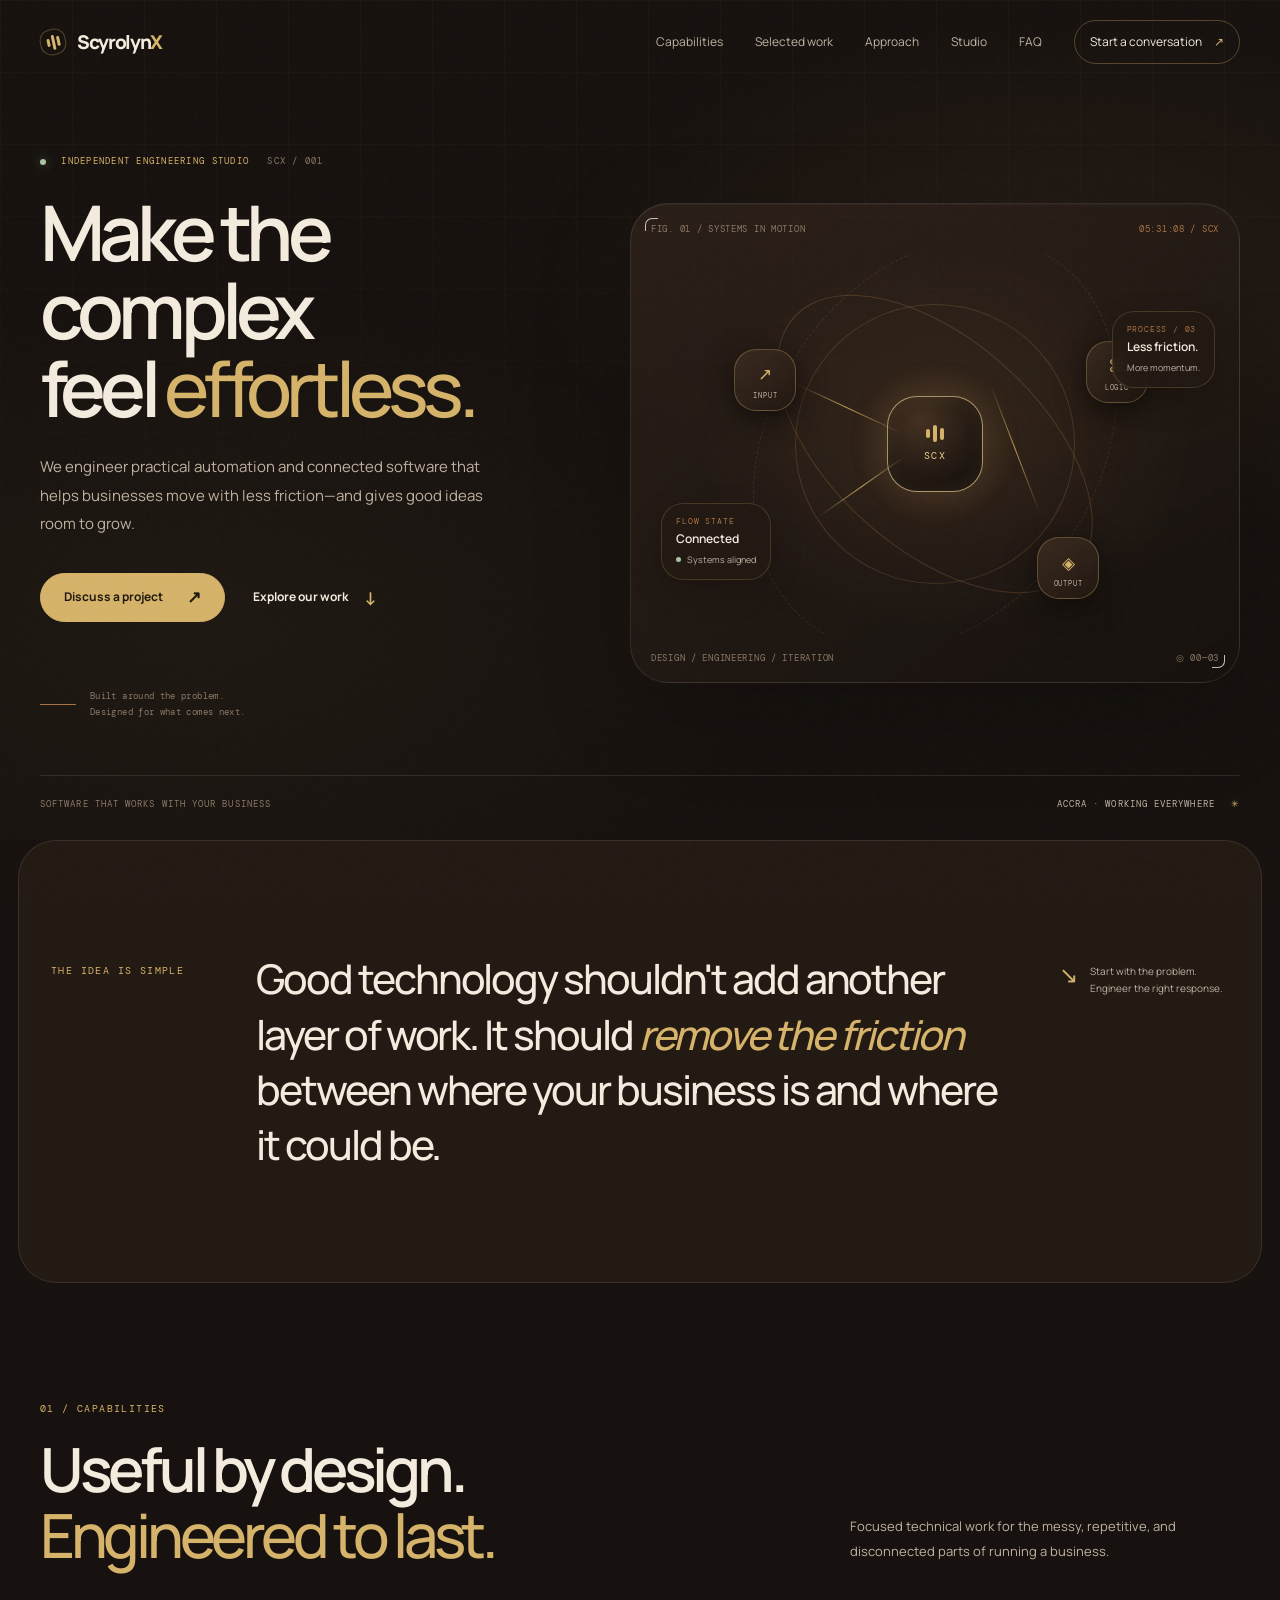
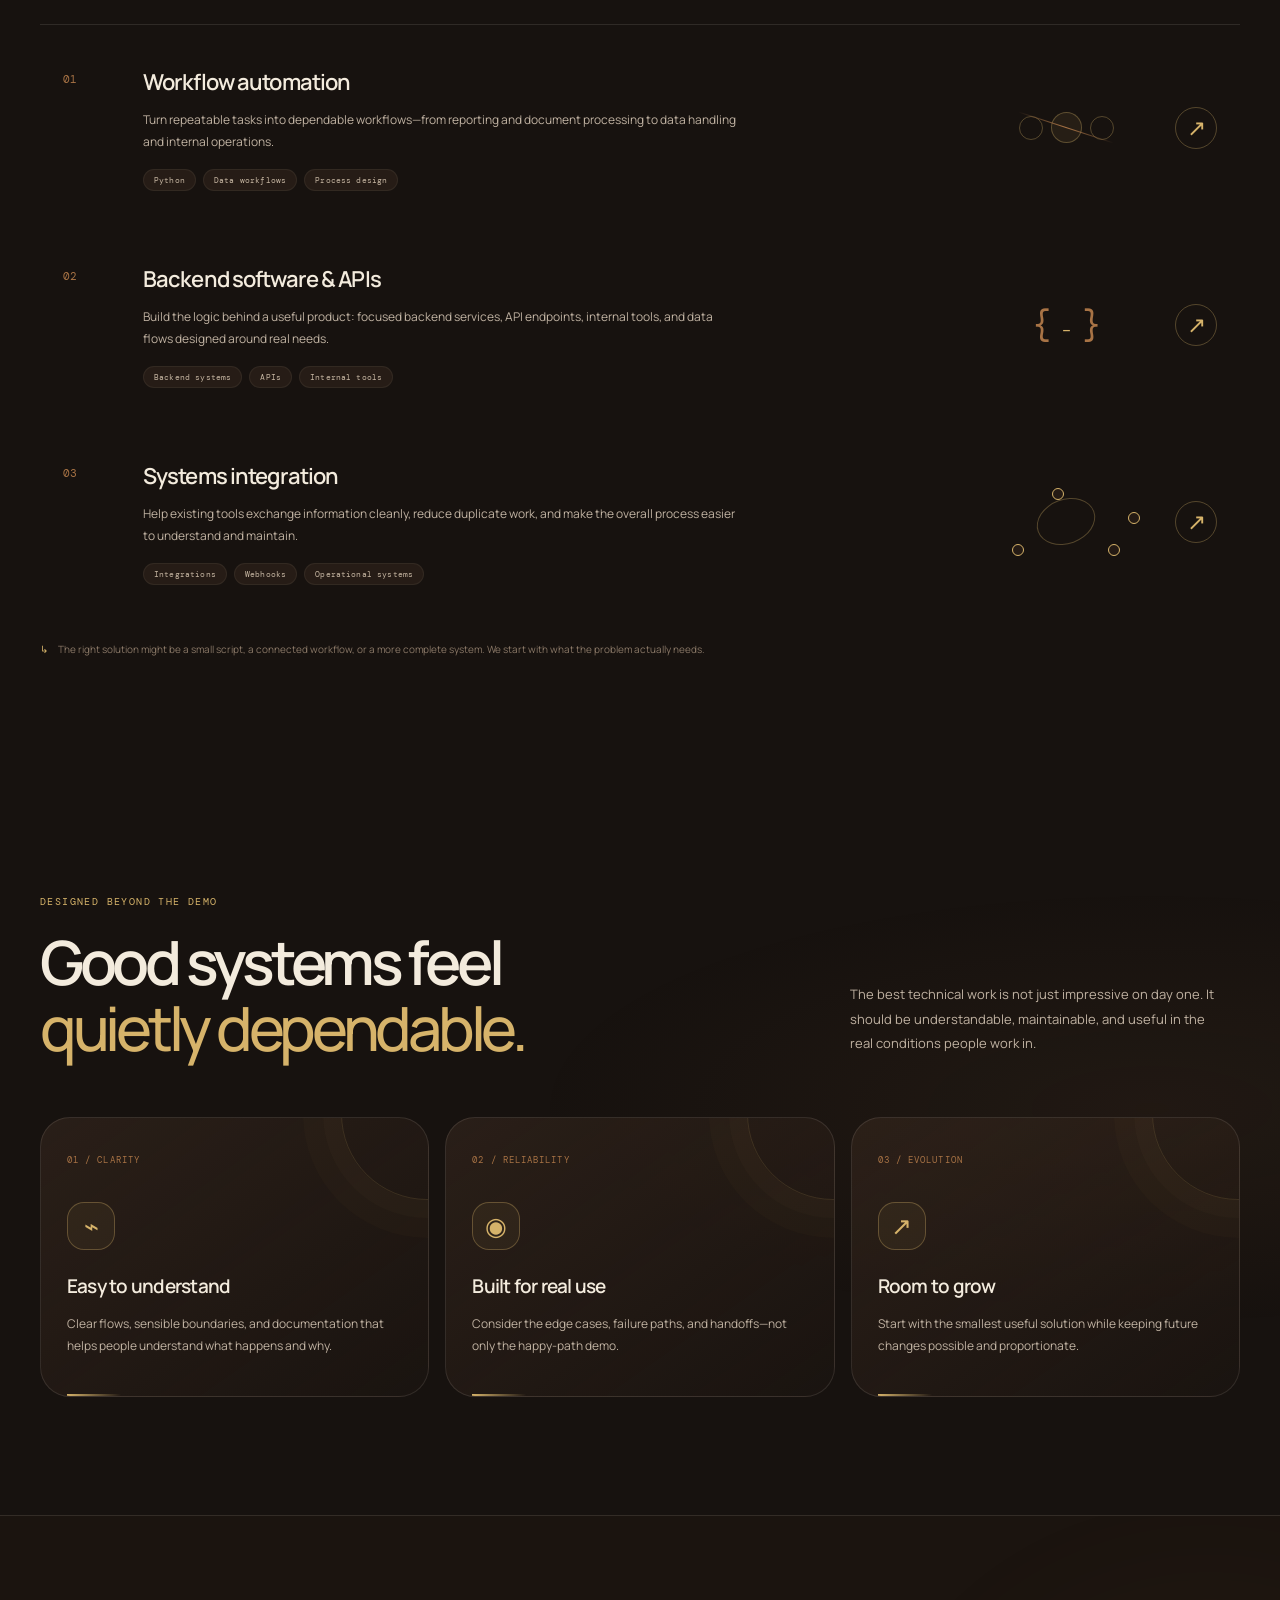
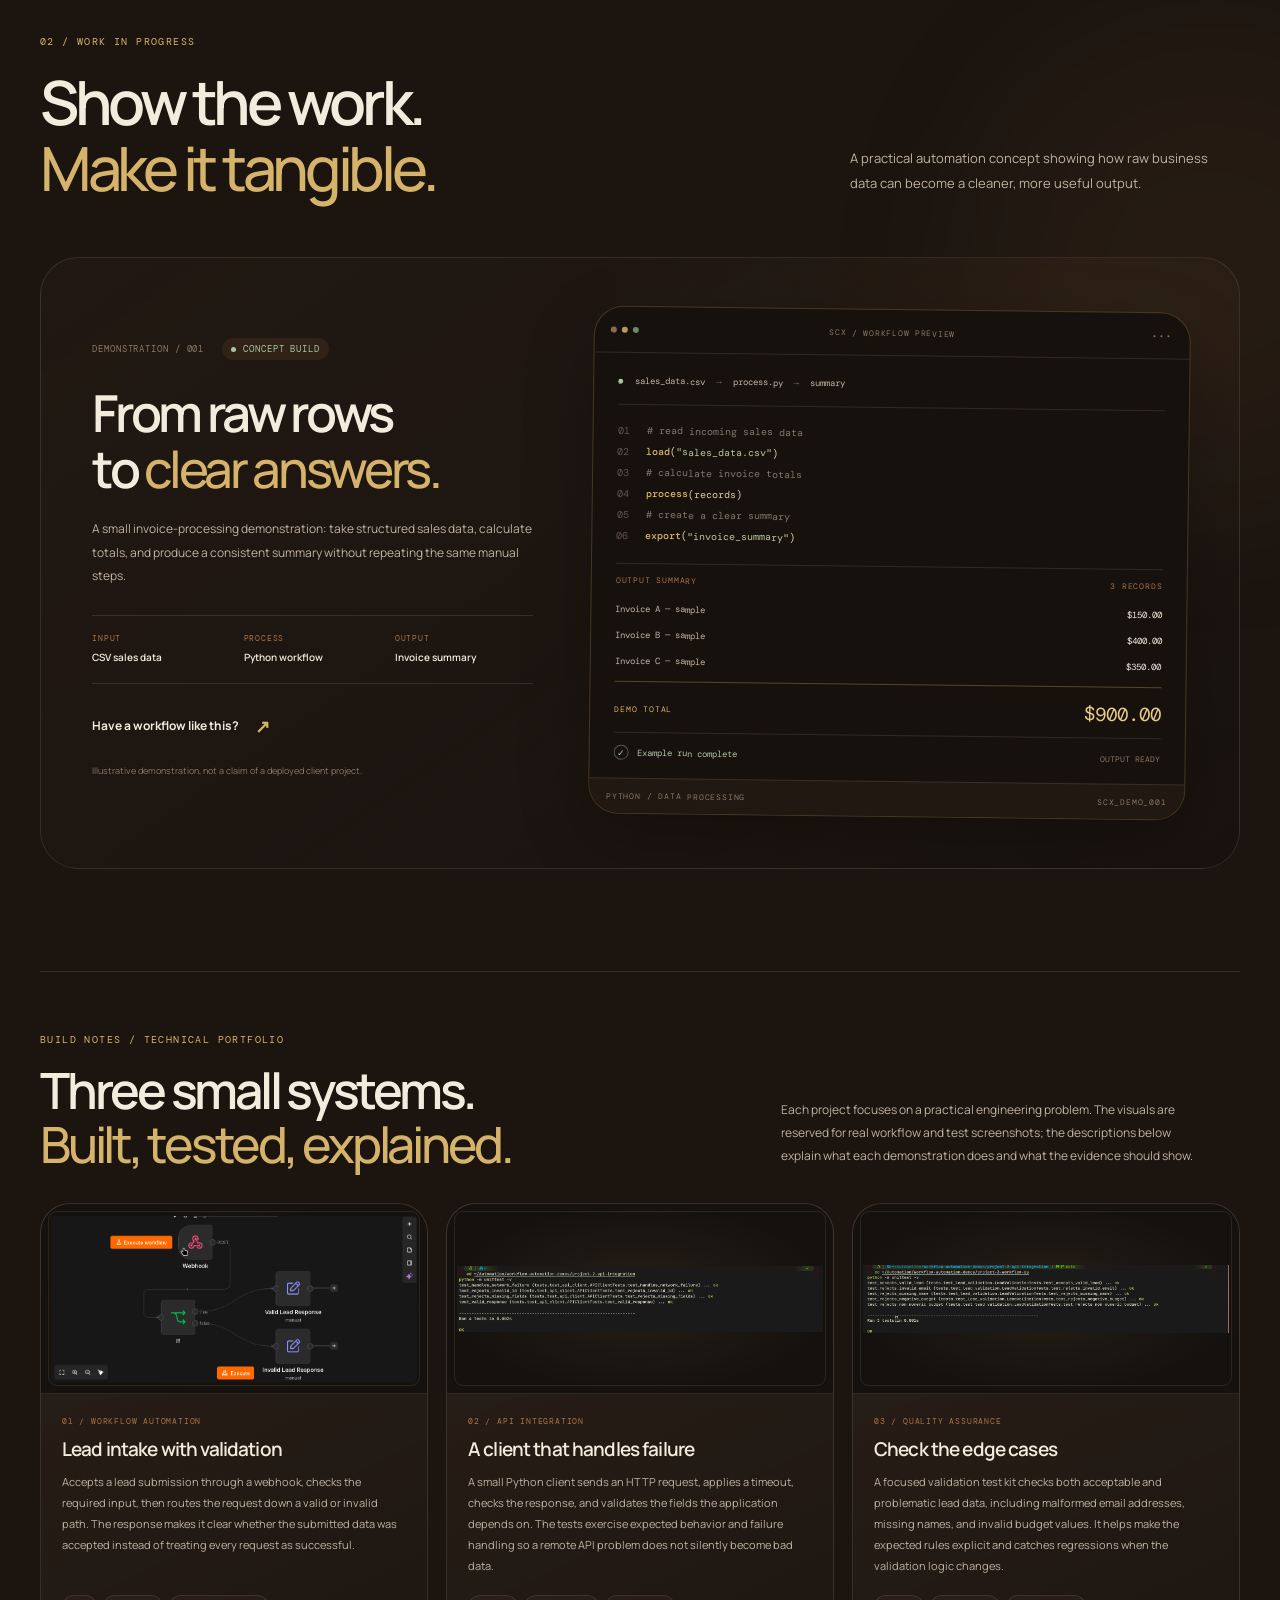
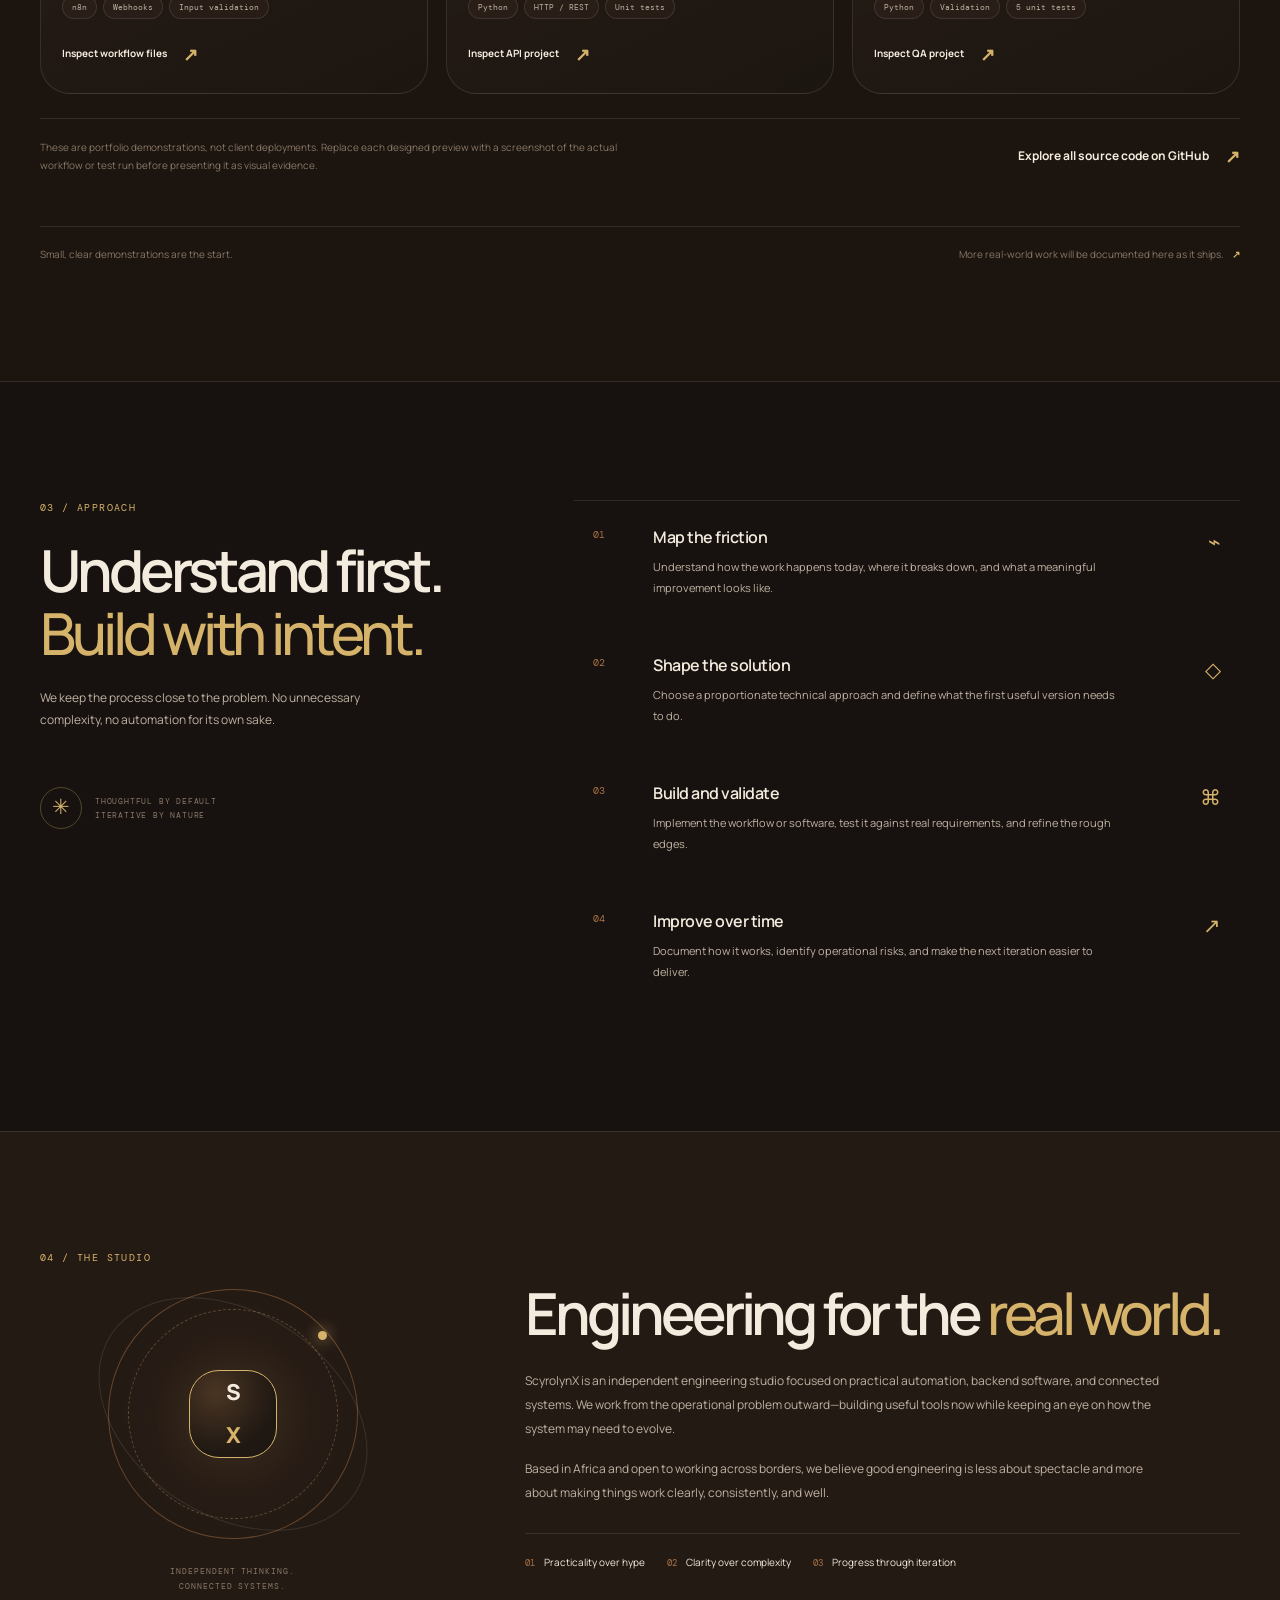
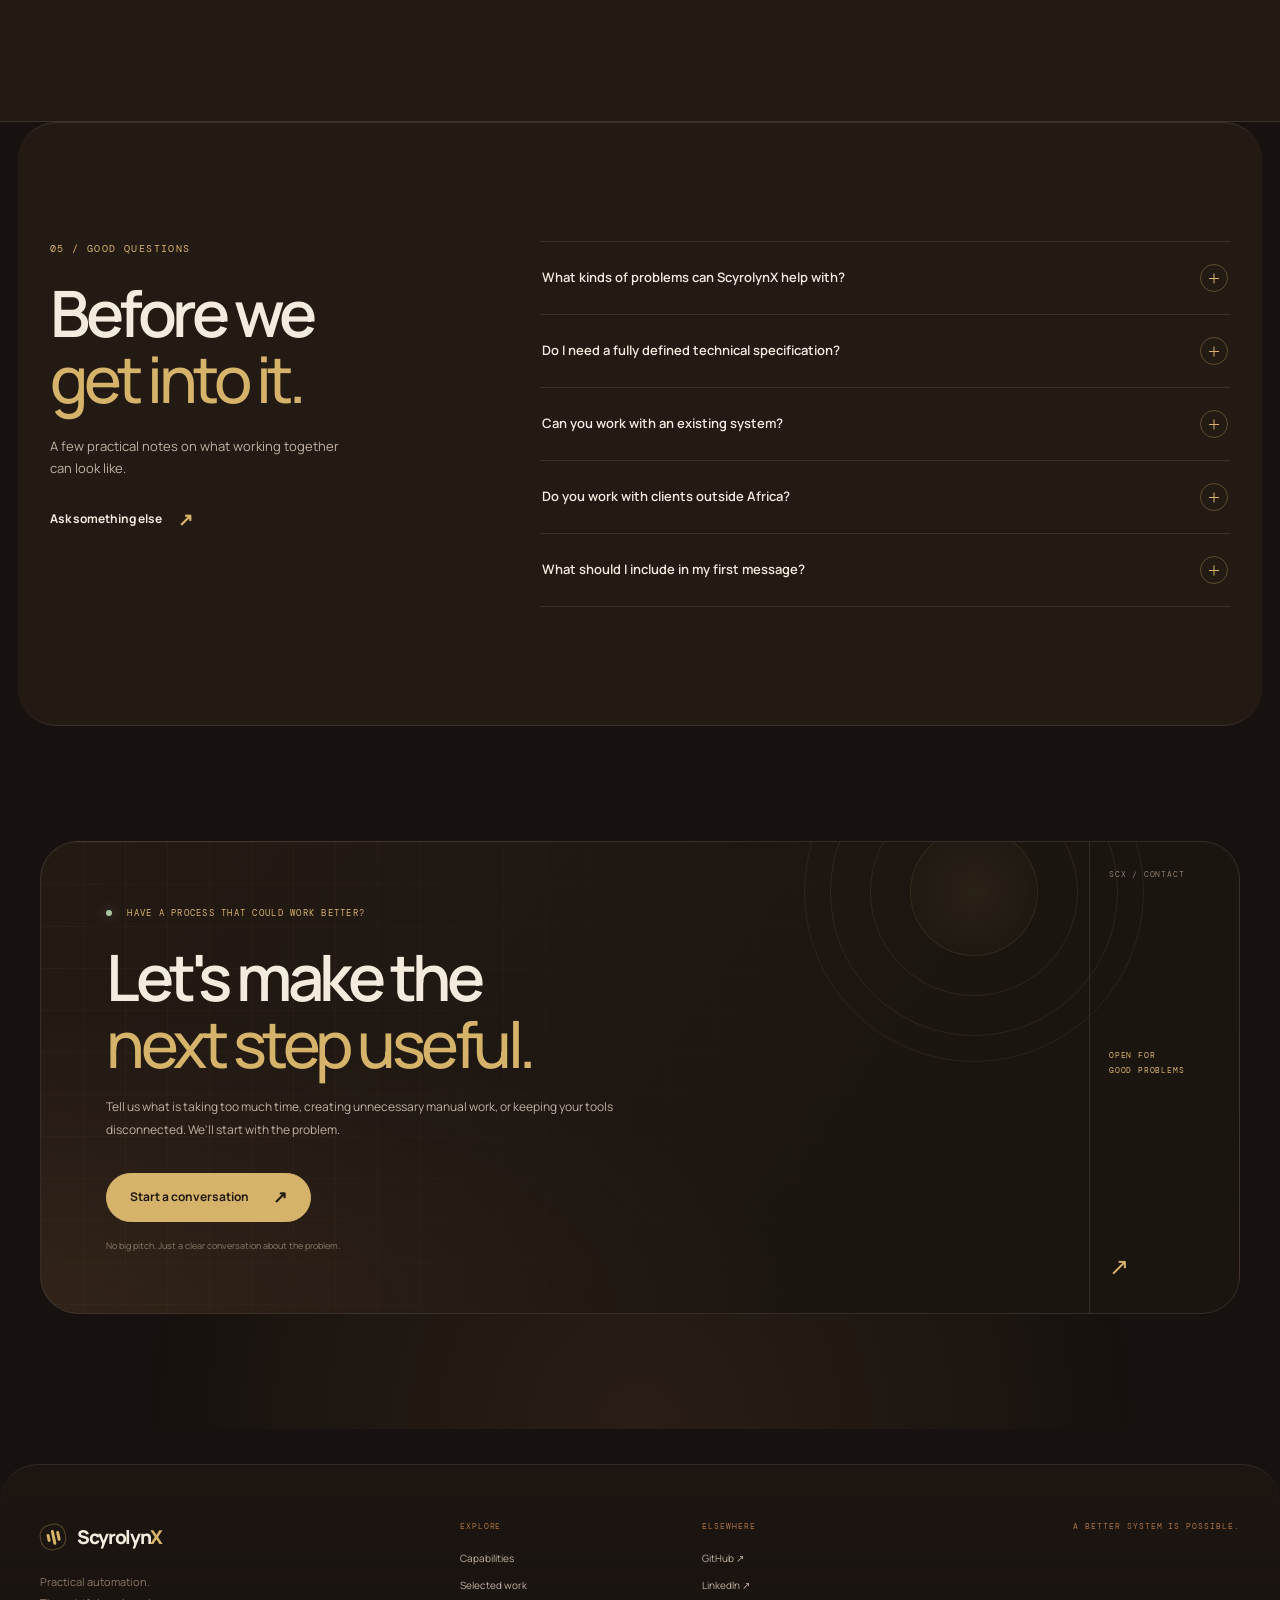
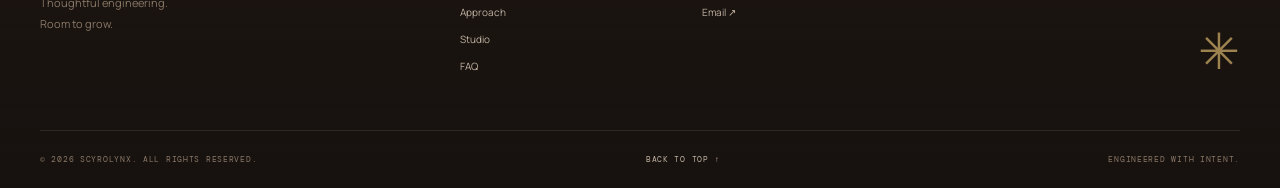
==== commit fe97bf43: "Add full-screen project screenshot viewer" ====
--- a/website/index.html
+++ b/website/index.html
@@ -1,175 +1,350 @@
 <!doctype html>
+
 <html lang="en">
+
 <head>
+
   <meta charset="utf-8">
+
   <meta name="viewport" content="width=device-width, initial-scale=1">
+
   <meta name="theme-color" content="#17120f">
+
   <meta name="description" content="ScyrolynX engineers practical automation, connected software, and dependable digital systems for growing businesses.">
+
   <title>ScyrolynX — Systems for what comes next</title>
+
   <link rel="preconnect" href="https://fonts.googleapis.com">
+
   <link rel="preconnect" href="https://fonts.gstatic.com" crossorigin>
+
   <link href="https://fonts.googleapis.com/css2?family=DM+Mono:wght@400;500&family=Manrope:wght@400;500;600;700;800&display=swap" rel="stylesheet">
+
   <link rel="stylesheet" href="styles.css">
+
 </head>
+
 <body>
+
   <a class="skip-link" href="#main">Skip to content</a>
+
   <div class="site-grain" aria-hidden="true"></div>
+
   <header class="site-header" id="top">
+
     <nav class="navbar wrap" aria-label="Main navigation">
+
       <a class="brand" href="#top" aria-label="ScyrolynX home"><span class="brand-mark" aria-hidden="true"><i></i><i></i><i></i></span><span>Scyrolyn<span class="brand-x">X</span></span></a>
+
       <button class="menu-toggle" type="button" aria-expanded="false" aria-controls="primary-nav" aria-label="Open navigation"><span></span><span></span></button>
+
       <div class="nav-links" id="primary-nav">
+
         <a href="#services">Capabilities</a><a href="#work">Selected work</a><a href="#approach">Approach</a><a href="#about">Studio</a><a href="#faq">FAQ</a>
+
         <a class="nav-contact" href="#contact">Start a conversation <span aria-hidden="true">↗</span></a>
-      </div>
+
+      </div>
+
     </nav>
+
   </header>
 
+
+
   <main id="main">
+
     <section class="hero section-pad">
+
       <div class="hero-grid wrap">
+
         <div class="hero-copy">
+
           <p class="eyebrow"><span class="status-dot"></span> INDEPENDENT ENGINEERING STUDIO <span class="eyebrow-index">SCX / 001</span></p>
+
           <h1>Make the complex<br>feel <em>effortless.</em></h1>
+
           <p class="hero-intro">We engineer practical automation and connected software that helps businesses move with less friction—and gives good ideas room to grow.</p>
+
           <div class="hero-actions"><a class="button button-gold" href="#contact">Discuss a project <span aria-hidden="true">↗</span></a><a class="text-link" href="#work">Explore our work <span aria-hidden="true">↓</span></a></div>
+
           <div class="hero-footnote"><span class="footnote-line"></span><span>Built around the problem.<br>Designed for what comes next.</span></div>
-        </div>
+
+        </div>
+
         <div class="hero-art" aria-label="Abstract illustration of connected software systems">
+
           <div class="art-topline"><span>FIG. 01 / SYSTEMS IN MOTION</span><span class="art-coordinates">05:31:08 / SCX</span></div>
+
           <div class="system-stage">
+
             <div class="orbit orbit-a"></div><div class="orbit orbit-b"></div><div class="orbit orbit-c"></div>
+
             <div class="orbit-node node-a"><span class="node-glyph">↗</span><small>INPUT</small></div>
+
             <div class="orbit-node node-b"><span class="node-glyph">⌘</span><small>LOGIC</small></div>
+
             <div class="orbit-node node-c"><span class="node-glyph">◈</span><small>OUTPUT</small></div>
+
             <div class="core-halo"></div><div class="core"><span class="core-mark"><i></i><i></i><i></i></span><span>SCX</span></div>
+
             <span class="data-trail trail-a"></span><span class="data-trail trail-b"></span><span class="data-trail trail-c"></span>
+
             <div class="floating-note note-left"><span class="note-kicker">FLOW STATE</span><strong>Connected</strong><span class="note-live"><i></i> Systems aligned</span></div>
+
             <div class="floating-note note-right"><span class="note-kicker">PROCESS / 03</span><strong>Less friction.</strong><span>More momentum.</span></div>
+
           </div>
+
           <div class="art-bottomline"><span>DESIGN / ENGINEERING / ITERATION</span><span class="art-coordinate-mark">◎  00—03</span></div>
-        </div>
-      </div>
+
+        </div>
+
+      </div>
+
       <div class="hero-bottom wrap"><span>SOFTWARE THAT WORKS WITH YOUR BUSINESS</span><span class="hero-bottom-right">ACCRA · WORKING EVERYWHERE <span class="tiny-star">✳</span></span></div>
-    </section>
+
+    </section>
+
+
 
     <section class="manifesto section-pad" aria-label="Studio philosophy">
+
       <div class="wrap manifesto-inner"><p class="eyebrow">THE IDEA IS SIMPLE</p><p class="manifesto-copy">Good technology shouldn't add another layer of work. It should <span>remove the friction</span> between where your business is and where it could be.</p><div class="manifesto-aside"><span class="aside-symbol">↘</span><span>Start with the problem.<br>Engineer the right response.</span></div></div>
-    </section>
+
+    </section>
+
+
 
     <section class="services section-pad" id="services">
+
       <div class="wrap">
+
         <div class="section-heading split-heading"><div><p class="eyebrow">01 / CAPABILITIES</p><h2>Useful by design.<br><em>Engineered to last.</em></h2></div><p class="section-lead">Focused technical work for the messy, repetitive, and disconnected parts of running a business.</p></div>
+
         <div class="capability-list">
+
           <article class="capability"><div class="cap-number">01</div><div class="cap-main"><h3>Workflow automation</h3><p>Turn repeatable tasks into dependable workflows—from reporting and document processing to data handling and internal operations.</p><div class="tag-row"><span>Python</span><span>Data workflows</span><span>Process design</span></div></div><div class="cap-symbol symbol-flow" aria-hidden="true"><span></span><span></span><span></span><i></i></div><a class="cap-arrow" href="#contact" aria-label="Discuss workflow automation">↗</a></article>
+
           <article class="capability"><div class="cap-number">02</div><div class="cap-main"><h3>Backend software & APIs</h3><p>Build the logic behind a useful product: focused backend services, API endpoints, internal tools, and data flows designed around real needs.</p><div class="tag-row"><span>Backend systems</span><span>APIs</span><span>Internal tools</span></div></div><div class="cap-symbol symbol-code" aria-hidden="true"><span>{</span><i>_</i><span>}</span></div><a class="cap-arrow" href="#contact" aria-label="Discuss backend software">↗</a></article>
+
           <article class="capability"><div class="cap-number">03</div><div class="cap-main"><h3>Systems integration</h3><p>Help existing tools exchange information cleanly, reduce duplicate work, and make the overall process easier to understand and maintain.</p><div class="tag-row"><span>Integrations</span><span>Webhooks</span><span>Operational systems</span></div></div><div class="cap-symbol symbol-network" aria-hidden="true"><i></i><i></i><i></i><i></i><span></span></div><a class="cap-arrow" href="#contact" aria-label="Discuss system integration">↗</a></article>
-        </div>
+
+        </div>
+
         <p class="capability-note"><span>↳</span> The right solution might be a small script, a connected workflow, or a more complete system. We start with what the problem actually needs.</p>
-      </div>
-    </section>
+
+      </div>
+
+    </section>
+
+
 
     <section class="engineering-values section-pad" aria-labelledby="values-title">
+
       <div class="wrap">
+
         <div class="section-heading split-heading"><div><p class="eyebrow">DESIGNED BEYOND THE DEMO</p><h2 id="values-title">Good systems feel<br><em>quietly dependable.</em></h2></div><p class="section-lead">The best technical work is not just impressive on day one. It should be understandable, maintainable, and useful in the real conditions people work in.</p></div>
+
         <div class="values-grid">
+
           <article class="value-card"><span class="value-index">01 / CLARITY</span><div class="value-icon" aria-hidden="true">⌁</div><h3>Easy to understand</h3><p>Clear flows, sensible boundaries, and documentation that helps people understand what happens and why.</p><span class="value-line"></span></article>
+
           <article class="value-card"><span class="value-index">02 / RELIABILITY</span><div class="value-icon" aria-hidden="true">◉</div><h3>Built for real use</h3><p>Consider the edge cases, failure paths, and handoffs—not only the happy-path demo.</p><span class="value-line"></span></article>
+
           <article class="value-card"><span class="value-index">03 / EVOLUTION</span><div class="value-icon" aria-hidden="true">↗</div><h3>Room to grow</h3><p>Start with the smallest useful solution while keeping future changes possible and proportionate.</p><span class="value-line"></span></article>
-        </div>
-      </div>
-    </section>
+
+        </div>
+
+      </div>
+
+    </section>
+
+
 
     <section class="work section-pad" id="work">
+
       <div class="wrap">
+
         <div class="section-heading split-heading"><div><p class="eyebrow">02 / WORK IN PROGRESS</p><h2>Show the work.<br><em>Make it tangible.</em></h2></div><p class="section-lead">A practical automation concept showing how raw business data can become a cleaner, more useful output.</p></div>
+
         <article class="project-feature">
+
           <div class="project-copy"><div class="project-meta"><span>DEMONSTRATION / 001</span><span class="project-status"><i></i> CONCEPT BUILD</span></div><h3>From raw rows<br>to <em>clear answers.</em></h3><p>A small invoice-processing demonstration: take structured sales data, calculate totals, and produce a consistent summary without repeating the same manual steps.</p><div class="project-facts"><div><span>INPUT</span><strong>CSV sales data</strong></div><div><span>PROCESS</span><strong>Python workflow</strong></div><div><span>OUTPUT</span><strong>Invoice summary</strong></div></div><a class="text-link" href="#contact">Have a workflow like this? <span aria-hidden="true">↗</span></a><p class="honesty-note">Illustrative demonstration, not a claim of a deployed client project.</p></div>
+
           <div class="project-console"><div class="console-top"><div class="window-controls"><i></i><i></i><i></i></div><span>SCX / WORKFLOW PREVIEW</span><span class="console-menu">•••</span></div><div class="console-content"><div class="console-path"><span class="path-dot"></span> sales_data.csv <span class="path-arrow">→</span> process.py <span class="path-arrow">→</span> summary</div><div class="code-lines"><p><span class="line-no">01</span><span class="syntax-dim"># read incoming sales data</span></p><p><span class="line-no">02</span><span><b>load</b>(<i>"sales_data.csv"</i>)</span></p><p><span class="line-no">03</span><span class="syntax-dim"># calculate invoice totals</span></p><p><span class="line-no">04</span><span><b>process</b>(records)</span></p><p><span class="line-no">05</span><span class="syntax-dim"># create a clear summary</span></p><p><span class="line-no">06</span><span><b>export</b>(<i>"invoice_summary"</i>)</span></p></div><div class="console-divider"><span>OUTPUT SUMMARY</span><span>3 RECORDS</span></div><div class="result-row"><span>Invoice A — sample</span><strong>$150.00</strong></div><div class="result-row"><span>Invoice B — sample</span><strong>$400.00</strong></div><div class="result-row"><span>Invoice C — sample</span><strong>$350.00</strong></div><div class="result-total"><span>DEMO TOTAL</span><strong>$900.00</strong></div><div class="console-complete"><span class="complete-check">✓</span> Example run complete <span class="complete-time">OUTPUT READY</span></div></div><div class="console-footer"><span>PYTHON / DATA PROCESSING</span><span>SCX_DEMO_001</span></div></div>
+
         </article>
+
         <section class="evidence-gallery" aria-labelledby="evidence-title">
+
           <div class="evidence-heading reveal">
+
             <div>
+
               <p class="eyebrow">BUILD NOTES / TECHNICAL PORTFOLIO</p>
+
               <h3 id="evidence-title">Three small systems.<br><em>Built, tested, explained.</em></h3>
+
             </div>
+
             <p>Each project focuses on a practical engineering problem. The visuals are reserved for real workflow and test screenshots; the descriptions below explain what each demonstration does and what the evidence should show.</p>
+
           </div>
+
           <div class="evidence-grid">
+
             <article class="evidence-card reveal">
-              <div class="evidence-image evidence-placeholder evidence-workflow" role="img" aria-label="Placeholder for a screenshot of the n8n lead intake workflow graph">
-                <span class="evidence-frame-label">PROJECT / 01 · WORKFLOW</span>
-                <div class="workflow-preview" aria-hidden="true"><span>WEBHOOK<br><small>Receive lead</small></span><i>→</i><span>VALIDATE<br><small>Check fields</small></span><i>→</i><span>IF<br><small>Route result</small></span></div>
-                <span class="placeholder-caption">REPLACE WITH REAL N8N WORKFLOW SCREENSHOT</span>
-              </div>
+
+              <div class="evidence-image evidence-workflow">
+                <img
+                  src="images/lead-intake.png"
+                  alt="n8n lead intake workflow showing a webhook, conditional validation, and valid or invalid response paths"
+                  class="evidence-screenshot"
+                  loading="lazy"
+                >
+              </div>
+
+
               <div class="evidence-caption">
+
                 <span>01 / WORKFLOW AUTOMATION</span>
+
                 <h4>Lead intake with validation</h4>
+
                 <p>Accepts a lead submission through a webhook, checks the required input, then routes the request down a valid or invalid path. The response makes it clear whether the submitted data was accepted instead of treating every request as successful.</p>
+
                 <div class="evidence-tags"><span>n8n</span><span>Webhooks</span><span>Input validation</span></div>
+
                 <a class="text-link" href="https://github.com/ScyrolynX/workflow-automation-demos/tree/main/project-1-lead-intake" target="_blank" rel="noopener noreferrer">Inspect workflow files <span aria-hidden="true">↗</span></a>
-              </div>
+
+              </div>
+
             </article>
+
             <article class="evidence-card reveal">
-              <div class="evidence-image evidence-placeholder evidence-api" role="img" aria-label="Placeholder for a screenshot of Python API integration test results">
-                <span class="evidence-frame-label">PROJECT / 02 · API</span>
-                <div class="terminal-preview" aria-hidden="true"><span class="terminal-title">PYTHON TEST RUN</span><b>4 tests passed</b><span>✓ HTTP response handling</span><span>✓ Timeout and error paths</span><span>✓ Required-field validation</span></div>
-                <span class="placeholder-caption">REPLACE WITH REAL TEST OUTPUT SCREENSHOT</span>
-              </div>
+
+              <div class="evidence-image evidence-api">
+                <img
+                  src="images/api-integration.png"
+                  alt="Python API client test output showing four passing tests"
+                  class="evidence-screenshot"
+                  loading="lazy"
+                >
+              </div>
+
+
               <div class="evidence-caption">
+
                 <span>02 / API INTEGRATION</span>
+
                 <h4>A client that handles failure</h4>
+
                 <p>A small Python client sends an HTTP request, applies a timeout, checks the response, and validates the fields the application depends on. The tests exercise expected behavior and failure handling so a remote API problem does not silently become bad data.</p>
+
                 <div class="evidence-tags"><span>Python</span><span>HTTP / REST</span><span>Unit tests</span></div>
+
                 <a class="text-link" href="https://github.com/ScyrolynX/workflow-automation-demos/tree/main/project-2-api-integration" target="_blank" rel="noopener noreferrer">Inspect API project <span aria-hidden="true">↗</span></a>
-              </div>
+
+              </div>
+
             </article>
+
             <article class="evidence-card reveal">
-              <div class="evidence-image evidence-placeholder evidence-qa" role="img" aria-label="Placeholder for a screenshot of workflow QA validation test results">
-                <span class="evidence-frame-label">PROJECT / 03 · QA</span>
-                <div class="qa-preview" aria-hidden="true"><span><i>✓</i> Valid lead</span><span><i>✓</i> Invalid email</span><span><i>✓</i> Missing name</span><span><i>✓</i> Negative / non-numeric budget</span></div>
-                <span class="placeholder-caption">REPLACE WITH REAL QA TEST SCREENSHOT</span>
-              </div>
+
+              <div class="evidence-image evidence-qa">
+                <img
+                  src="images/workflow-qa.png"
+                  alt="Python lead validation test output showing five passing tests"
+                  class="evidence-screenshot"
+                  loading="lazy"
+                >
+              </div>
+
+
               <div class="evidence-caption">
+
                 <span>03 / QUALITY ASSURANCE</span>
+
                 <h4>Check the edge cases</h4>
+
                 <p>A focused validation test kit checks both acceptable and problematic lead data, including malformed email addresses, missing names, and invalid budget values. It helps make the expected rules explicit and catches regressions when the validation logic changes.</p>
+
                 <div class="evidence-tags"><span>Python</span><span>Validation</span><span>5 unit tests</span></div>
+
                 <a class="text-link" href="https://github.com/ScyrolynX/workflow-automation-demos/tree/main/project-3-workflow-qa" target="_blank" rel="noopener noreferrer">Inspect QA project <span aria-hidden="true">↗</span></a>
-              </div>
+
+              </div>
+
             </article>
+
           </div>
+
           <div class="evidence-footer"><p>These are portfolio demonstrations, not client deployments. Replace each designed preview with a screenshot of the actual workflow or test run before presenting it as visual evidence.</p><a class="text-link evidence-repo-link" href="https://github.com/ScyrolynX/workflow-automation-demos" target="_blank" rel="noopener noreferrer">Explore all source code on GitHub <span aria-hidden="true">↗</span></a></div>
+
         </section>
+
         <div class="work-bottom"><span>Small, clear demonstrations are the start.</span><span>More real-world work will be documented here as it ships. <b>↗</b></span></div>
-      </div>
-    </section>
+
+      </div>
+
+    </section>
+
+
 
     <section class="approach section-pad" id="approach">
+
       <div class="wrap approach-layout"><div class="approach-intro"><p class="eyebrow">03 / APPROACH</p><h2>Understand first.<br><em>Build with intent.</em></h2><p>We keep the process close to the problem. No unnecessary complexity, no automation for its own sake.</p><div class="approach-stamp"><span class="stamp-icon">✳</span><span>THOUGHTFUL BY DEFAULT<br>ITERATIVE BY NATURE</span></div></div><div class="approach-steps"><article><span class="step-index">01</span><div><h3>Map the friction</h3><p>Understand how the work happens today, where it breaks down, and what a meaningful improvement looks like.</p></div><span class="step-glyph">⌁</span></article><article><span class="step-index">02</span><div><h3>Shape the solution</h3><p>Choose a proportionate technical approach and define what the first useful version needs to do.</p></div><span class="step-glyph">◇</span></article><article><span class="step-index">03</span><div><h3>Build and validate</h3><p>Implement the workflow or software, test it against real requirements, and refine the rough edges.</p></div><span class="step-glyph">⌘</span></article><article><span class="step-index">04</span><div><h3>Improve over time</h3><p>Document how it works, identify operational risks, and make the next iteration easier to deliver.</p></div><span class="step-glyph">↗</span></article></div></div>
-    </section>
+
+    </section>
+
+
 
     <section class="studio section-pad" id="about">
+
       <div class="wrap studio-inner"><div class="studio-left"><p class="eyebrow">04 / THE STUDIO</p><div class="studio-orbit" aria-hidden="true"><span class="studio-orbit-ring ring-one"></span><span class="studio-orbit-ring ring-two"></span><span class="studio-orbit-core">S<span>X</span></span><i class="studio-orbit-point"></i></div><p class="studio-caption">INDEPENDENT THINKING.<br>CONNECTED SYSTEMS.</p></div><div class="studio-copy"><h2>Engineering for the <em>real world.</em></h2><p>ScyrolynX is an independent engineering studio focused on practical automation, backend software, and connected systems. We work from the operational problem outward—building useful tools now while keeping an eye on how the system may need to evolve.</p><p>Based in Africa and open to working across borders, we believe good engineering is less about spectacle and more about making things work clearly, consistently, and well.</p><div class="studio-principles"><span><b>01</b> Practicality over hype</span><span><b>02</b> Clarity over complexity</span><span><b>03</b> Progress through iteration</span></div></div></div>
-    </section>
+
+    </section>
+
+
 
     <section class="faq section-pad" id="faq">
+
       <div class="wrap faq-layout">
+
         <div class="faq-intro"><p class="eyebrow">05 / GOOD QUESTIONS</p><h2>Before we<br><em>get into it.</em></h2><p>A few practical notes on what working together can look like.</p><a class="text-link" href="#contact">Ask something else <span aria-hidden="true">↗</span></a></div>
+
         <div class="faq-list">
+
           <details class="faq-item"><summary><span>What kinds of problems can ScyrolynX help with?</span><i aria-hidden="true"></i></summary><div class="faq-answer"><p>Repetitive manual tasks, disconnected tools, data-processing workflows, internal software needs, and focused backend or API work. The first step is understanding the problem before choosing the technology.</p></div></details>
+
           <details class="faq-item"><summary><span>Do I need a fully defined technical specification?</span><i aria-hidden="true"></i></summary><div class="faq-answer"><p>No. A clear description of the process, what is frustrating about it, and what a better outcome would look like is a useful starting point. We can work out the technical shape from there.</p></div></details>
+
           <details class="faq-item"><summary><span>Can you work with an existing system?</span><i aria-hidden="true"></i></summary><div class="faq-answer"><p>Potentially, yes. Existing tools, data formats, APIs, and constraints are part of the discovery process. The right approach depends on access, complexity, and the outcome you need.</p></div></details>
+
           <details class="faq-item"><summary><span>Do you work with clients outside Africa?</span><i aria-hidden="true"></i></summary><div class="faq-answer"><p>ScyrolynX is based in Africa and is open to working with clients across borders. Project fit, communication, scope, and timelines are discussed up front.</p></div></details>
+
           <details class="faq-item"><summary><span>What should I include in my first message?</span><i aria-hidden="true"></i></summary><div class="faq-answer"><p>Tell us what you are trying to do, how the process works today, what is going wrong or taking too long, and any deadline or existing tools we should know about. You do not need to have the solution figured out.</p></div></details>
-        </div>
-      </div>
-    </section>
+
+        </div>
+
+      </div>
+
+    </section>
+
+
 
     <section class="contact section-pad" id="contact"><div class="wrap contact-panel"><div class="contact-decoration" aria-hidden="true"><span></span><span></span><span></span></div><div class="contact-content"><p class="eyebrow"><span class="status-dot"></span> HAVE A PROCESS THAT COULD WORK BETTER?</p><h2>Let's make the<br><em>next step useful.</em></h2><p>Tell us what is taking too much time, creating unnecessary manual work, or keeping your tools disconnected. We'll start with the problem.</p><a class="button button-gold" href="mailto:hello@scyrolynx.dpdns.org?subject=ScyrolynX%20project%20enquiry">Start a conversation <span aria-hidden="true">↗</span></a><span class="contact-note">No big pitch. Just a clear conversation about the problem.</span></div><div class="contact-index"><span>SCX / CONTACT</span><span>OPEN FOR<br>GOOD PROBLEMS</span><span class="contact-index-mark">↗</span></div></div></section>
+
   </main>
 
+
+
   <footer class="site-footer"><div class="wrap footer-main"><div class="footer-brand"><a class="brand" href="#top"><span class="brand-mark" aria-hidden="true"><i></i><i></i><i></i></span><span>Scyrolyn<span class="brand-x">X</span></span></a><p>Practical automation.<br>Thoughtful engineering.<br>Room to grow.</p></div><div class="footer-col"><span class="footer-heading">EXPLORE</span><a href="#services">Capabilities</a><a href="#work">Selected work</a><a href="#approach">Approach</a><a href="#about">Studio</a><a href="#faq">FAQ</a></div><div class="footer-col"><span class="footer-heading">ELSEWHERE</span><a href="https://github.com/ScyrolynX" target="_blank" rel="noopener noreferrer">GitHub ↗</a><a href="https://www.linkedin.com/company/scyrolynx/" target="_blank" rel="noopener noreferrer">LinkedIn ↗</a><a href="mailto:hello@scyrolynx.dpdns.org">Email ↗</a></div><div class="footer-signoff"><span class="footer-heading">A BETTER SYSTEM IS POSSIBLE.</span><span class="footer-symbol">✳</span></div></div><div class="wrap footer-bottom"><span>© 2026 SCYROLYNX. ALL RIGHTS RESERVED.</span><a href="#top">BACK TO TOP ↑</a><span>ENGINEERED WITH INTENT.</span></div></footer>
+
   <script src="script.js"></script>
+  <script src="lightbox.js"></script>
+
 </body>
+
 </html>
--- a/website/styles.css
+++ b/website/styles.css
@@ -128,3 +128,272 @@
 @media(max-width:900px){.evidence-grid{grid-template-columns:1fr 1fr}.evidence-card:last-child{grid-column:1/-1}.evidence-card:last-child .evidence-image{aspect-ratio:2.2;min-height:190px}}
 @media(max-width:620px){.evidence-heading{grid-template-columns:1fr;gap:18px}.evidence-grid{grid-template-columns:1fr}.evidence-card:last-child{grid-column:auto}.evidence-card:last-child .evidence-image{aspect-ratio:1.42;min-height:220px}.evidence-image{min-height:210px}.evidence-caption{padding:21px}.evidence-footer{align-items:flex-start;flex-direction:column;gap:15px}.workflow-preview{gap:5px}.workflow-preview>span{min-width:0;padding:9px 6px;font-size:7px}}
 @media(prefers-reduced-motion:reduce){.evidence-card{transition:none}.evidence-card:hover{transform:none}}
+
+/* =========================================================
+   SCX PORTFOLIO VISIBILITY + PREVIEW REFINEMENT
+   Fixes gallery items that are marked .reveal in the HTML but
+   are not included in the current script.js observer targets.
+========================================================= */
+.evidence-gallery .reveal {
+  opacity: 1;
+  transform: none;
+}
+
+.evidence-placeholder {
+  isolation: isolate;
+  border-radius: var(--radius-lg) var(--radius-lg) 0 0;
+}
+
+.evidence-workflow {
+  background:
+    radial-gradient(ellipse at 50% 45%, rgba(214,179,106,.13), transparent 62%),
+    linear-gradient(145deg, #292016, #15110e);
+}
+
+.evidence-api {
+  background:
+    radial-gradient(ellipse at 50% 45%, rgba(169,197,161,.08), transparent 62%),
+    linear-gradient(145deg, #211d17, #15110e);
+}
+
+.evidence-qa {
+  background:
+    radial-gradient(ellipse at 50% 45%, rgba(168,115,69,.13), transparent 62%),
+    linear-gradient(145deg, #292016, #15110e);
+}
+
+.evidence-caption {
+  min-width: 0;
+}
+
+.evidence-caption h4,
+.evidence-caption p {
+  overflow-wrap: anywhere;
+}
+
+@media (max-width: 620px) {
+  .evidence-card:hover {
+    transform: translateY(-2px);
+  }
+
+  .evidence-caption {
+    padding: 22px 20px 24px;
+  }
+
+  .evidence-heading > p {
+    max-width: none;
+  }
+}
+
+@media (prefers-reduced-motion: reduce) {
+  .evidence-gallery .reveal,
+  .evidence-card {
+    animation: none;
+    transition: none;
+  }
+
+  .evidence-gallery .reveal {
+    opacity: 1;
+    transform: none;
+  }
+}
+
+
+/* Real portfolio screenshot support */
+.evidence-image {
+  width: 100%;
+  overflow: hidden;
+  display: flex;
+  align-items: center;
+  justify-content: center;
+  background: #17120f;
+}
+.evidence-screenshot {
+  display: block;
+  width: 100%;
+  height: auto;
+  max-height: 340px;
+  object-fit: contain;
+  object-position: center;
+}
+
+/* FINAL GALLERY FIX: keep all three project cards visible and aligned */
+.evidence-gallery .evidence-grid {
+  display: grid;
+  grid-template-columns: repeat(3, minmax(0, 1fr));
+  gap: 18px;
+  align-items: stretch;
+}
+
+/* The current script does not observe evidence cards, so do not leave their
+   .reveal class at opacity: 0. This prevents the third card disappearing. */
+.evidence-gallery .reveal {
+  opacity: 1 !important;
+  visibility: visible !important;
+  transform: none !important;
+}
+
+.evidence-gallery .evidence-card {
+  display: flex;
+  flex-direction: column;
+  min-width: 0;
+  height: 100%;
+  margin: 0;
+}
+
+.evidence-gallery .evidence-image {
+  position: relative;
+  display: flex;
+  align-items: center;
+  justify-content: center;
+  width: 100%;
+  height: 190px;
+  min-height: 0;
+  aspect-ratio: auto;
+  padding: 10px;
+  overflow: hidden;
+  background: radial-gradient(ellipse at center, rgba(214,179,106,.09), transparent 70%), #15110e;
+  flex: 0 0 190px;
+}
+
+.evidence-gallery .evidence-screenshot {
+  display: block;
+  width: 100%;
+  height: 100%;
+  max-width: 100%;
+  max-height: 100%;
+  object-fit: contain;
+  object-position: center;
+  border-radius: 5px;
+}
+
+.evidence-gallery .evidence-image:after {
+  content: none;
+}
+
+.evidence-gallery .evidence-image:before {
+  content: "";
+  position: absolute;
+  inset: 7px;
+  border: 1px solid rgba(214,179,106,.13);
+  border-radius: 9px;
+  pointer-events: none;
+  z-index: 1;
+}
+
+.evidence-gallery .evidence-caption {
+  flex: 1 1 auto;
+  min-width: 0;
+}
+
+@media (max-width: 760px) {
+  .evidence-gallery .evidence-grid {
+    grid-template-columns: repeat(2, minmax(0, 1fr));
+  }
+}
+
+@media (max-width: 520px) {
+  .evidence-gallery .evidence-grid {
+    grid-template-columns: minmax(0, 1fr);
+    gap: 16px;
+  }
+  .evidence-gallery .evidence-image {
+    height: 220px;
+    flex-basis: 220px;
+  }
+}
+
+@media (prefers-reduced-motion: reduce) {
+  .evidence-gallery .evidence-card {
+    transition: none;
+  }
+  .evidence-gallery .evidence-card:hover {
+    transform: none;
+  }
+}
+
+
+/* Accessible full-screen project screenshot lightbox */
+.evidence-gallery .evidence-screenshot {
+  cursor: zoom-in;
+  transition: transform 180ms ease, filter 180ms ease;
+}
+.evidence-gallery .evidence-screenshot:hover {
+  filter: brightness(1.08);
+}
+.scx-lightbox {
+  position: fixed;
+  inset: 0;
+  z-index: 9999;
+  width: 100vw;
+  height: 100dvh;
+  max-width: none;
+  max-height: none;
+  padding: clamp(16px, 4vw, 48px);
+  border: 0;
+  background: rgba(12, 9, 7, 0.96);
+  color: #f3ebdd;
+  overflow: hidden;
+}
+.scx-lightbox[open] {
+  display: flex;
+  flex-direction: column;
+  align-items: center;
+  justify-content: center;
+  gap: 14px;
+}
+.scx-lightbox::backdrop { background: rgba(12, 9, 7, 0.96); }
+.scx-lightbox-image {
+  display: block;
+  width: 100%;
+  height: min(78dvh, 100%);
+  object-fit: contain;
+  object-position: center;
+  border-radius: 8px;
+}
+.scx-lightbox-caption {
+  max-width: min(900px, 100%);
+  margin: 0;
+  color: #f3ebdd;
+  font: 500 12px/1.5 'DM Mono', monospace;
+  letter-spacing: .06em;
+  text-align: center;
+}
+.scx-lightbox-controls {
+  position: absolute;
+  inset: 16px 16px auto;
+  display: flex;
+  justify-content: space-between;
+  align-items: center;
+  gap: 12px;
+  pointer-events: none;
+}
+.scx-lightbox-controls button {
+  pointer-events: auto;
+  display: inline-grid;
+  place-items: center;
+  width: 44px;
+  height: 44px;
+  border: 1px solid rgba(243,235,221,.28);
+  border-radius: 50%;
+  background: rgba(36,26,20,.92);
+  color: #f3ebdd;
+  font: 400 27px/1 sans-serif;
+  cursor: pointer;
+}
+.scx-lightbox-controls button:hover { border-color: #d6b36a; color: #d6b36a; }
+.scx-lightbox-controls button:focus-visible { outline: 2px solid #d6b36a; outline-offset: 3px; }
+.scx-lightbox-count {
+  margin: 0 auto 0 0;
+  color: rgba(243,235,221,.72);
+  font: 11px 'DM Mono', monospace;
+  letter-spacing: .08em;
+}
+@media (max-width: 600px) {
+  .scx-lightbox { padding: 68px 12px 20px; }
+  .scx-lightbox-image { height: 76dvh; }
+  .scx-lightbox-controls { inset: 12px 12px auto; }
+}
+@media (prefers-reduced-motion: reduce) {
+  .evidence-gallery .evidence-screenshot { transition: none; }
+}
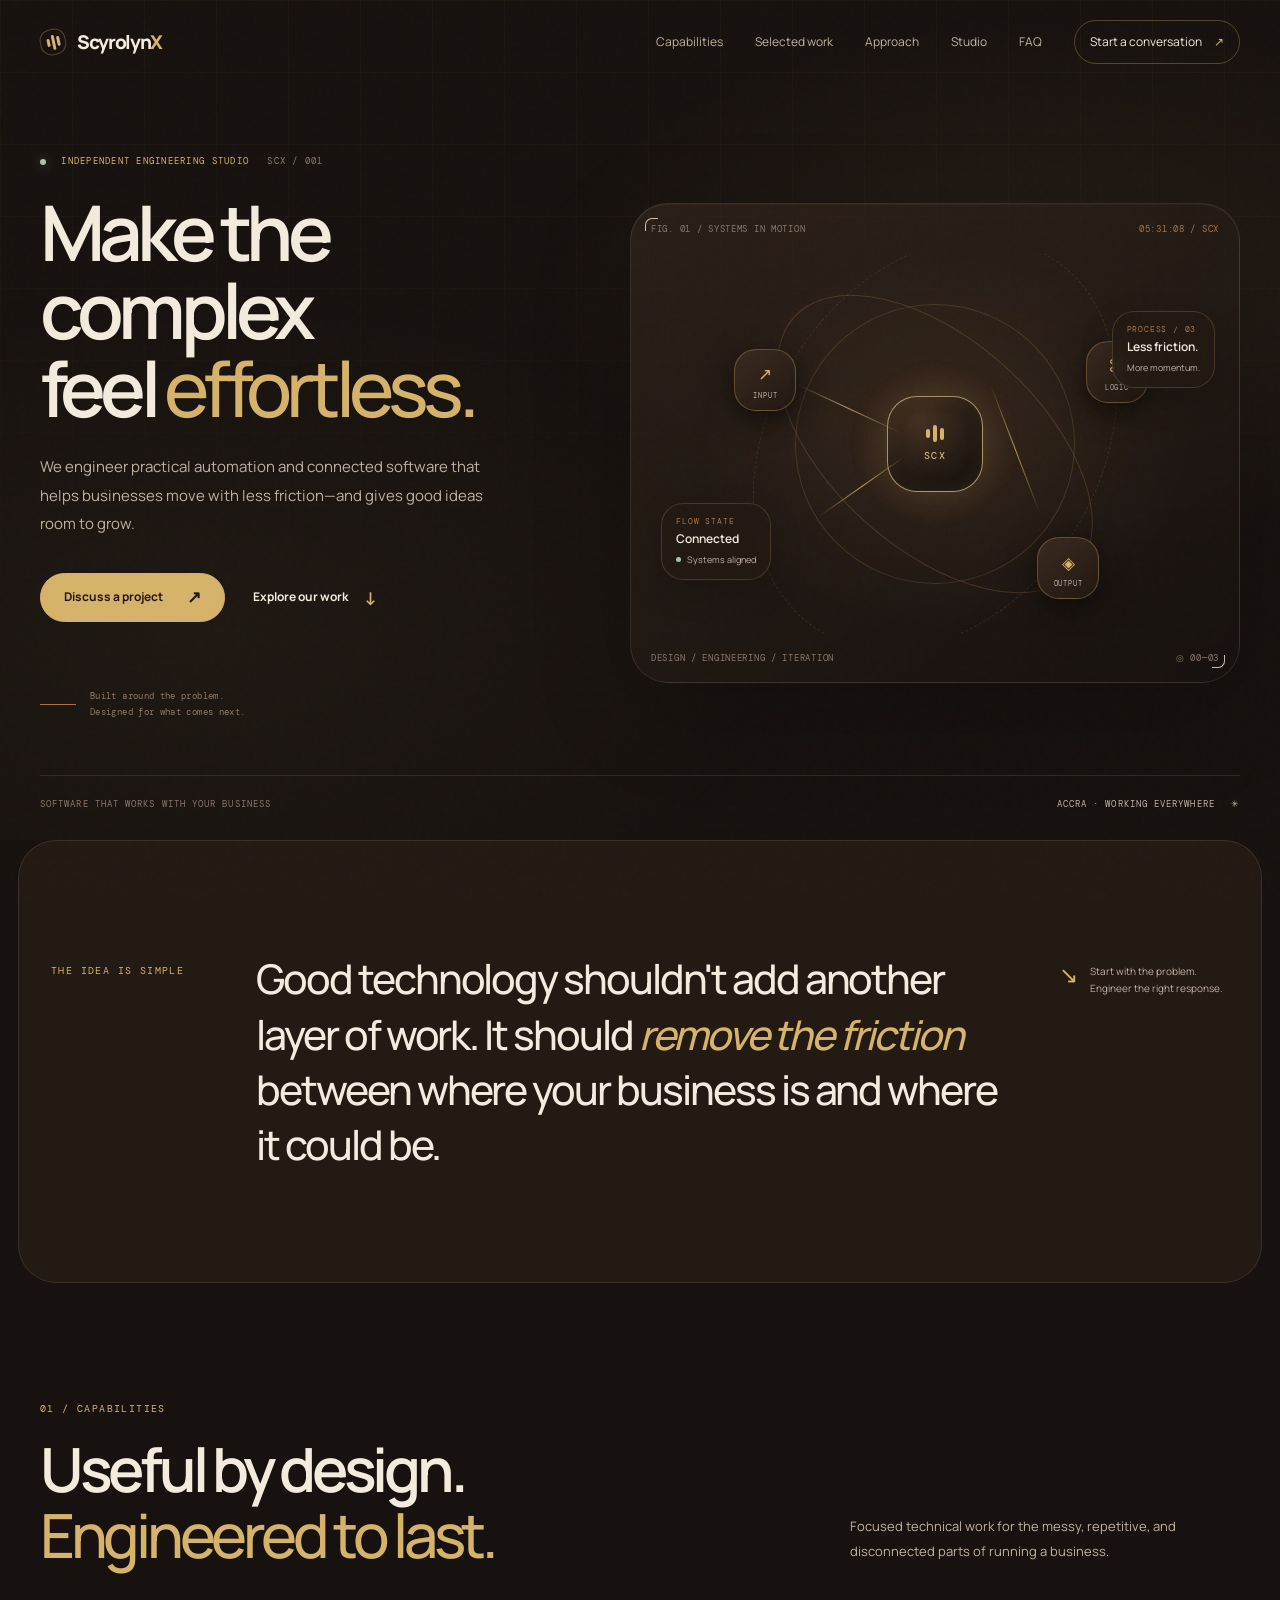
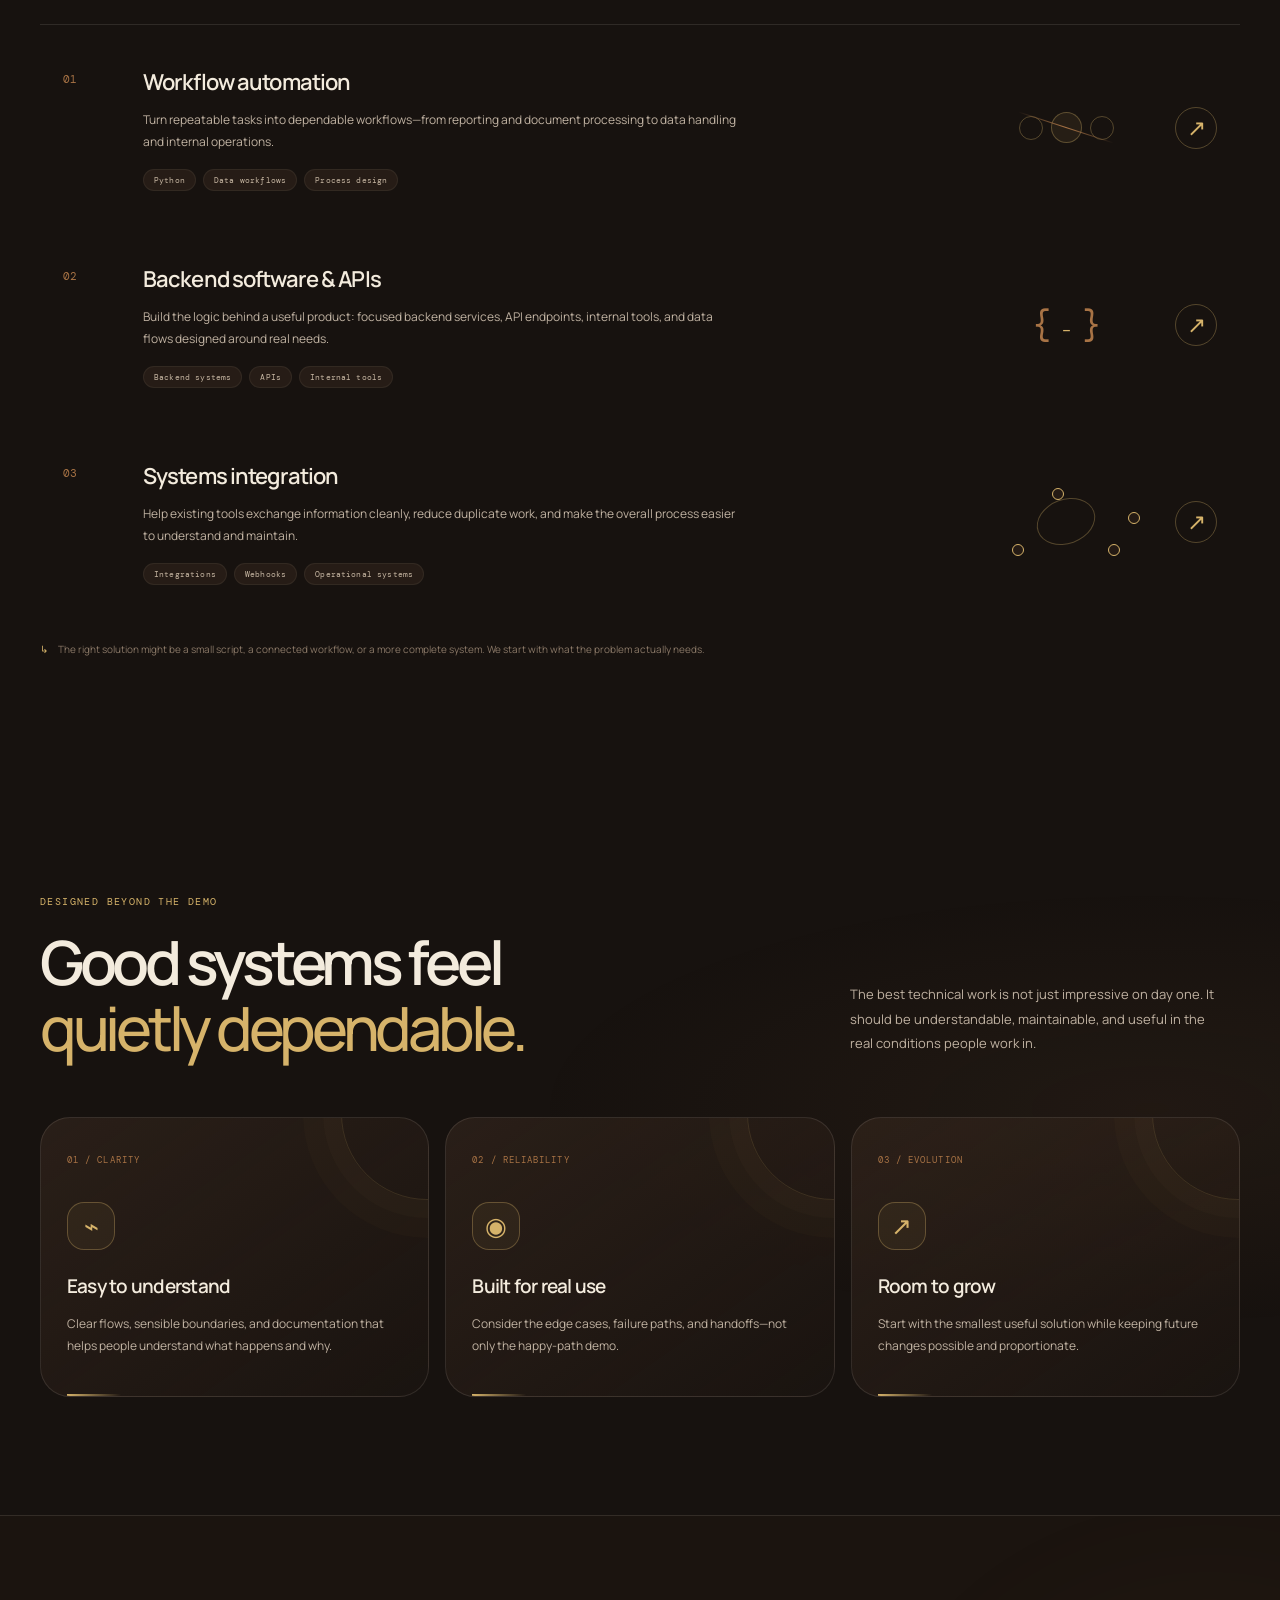
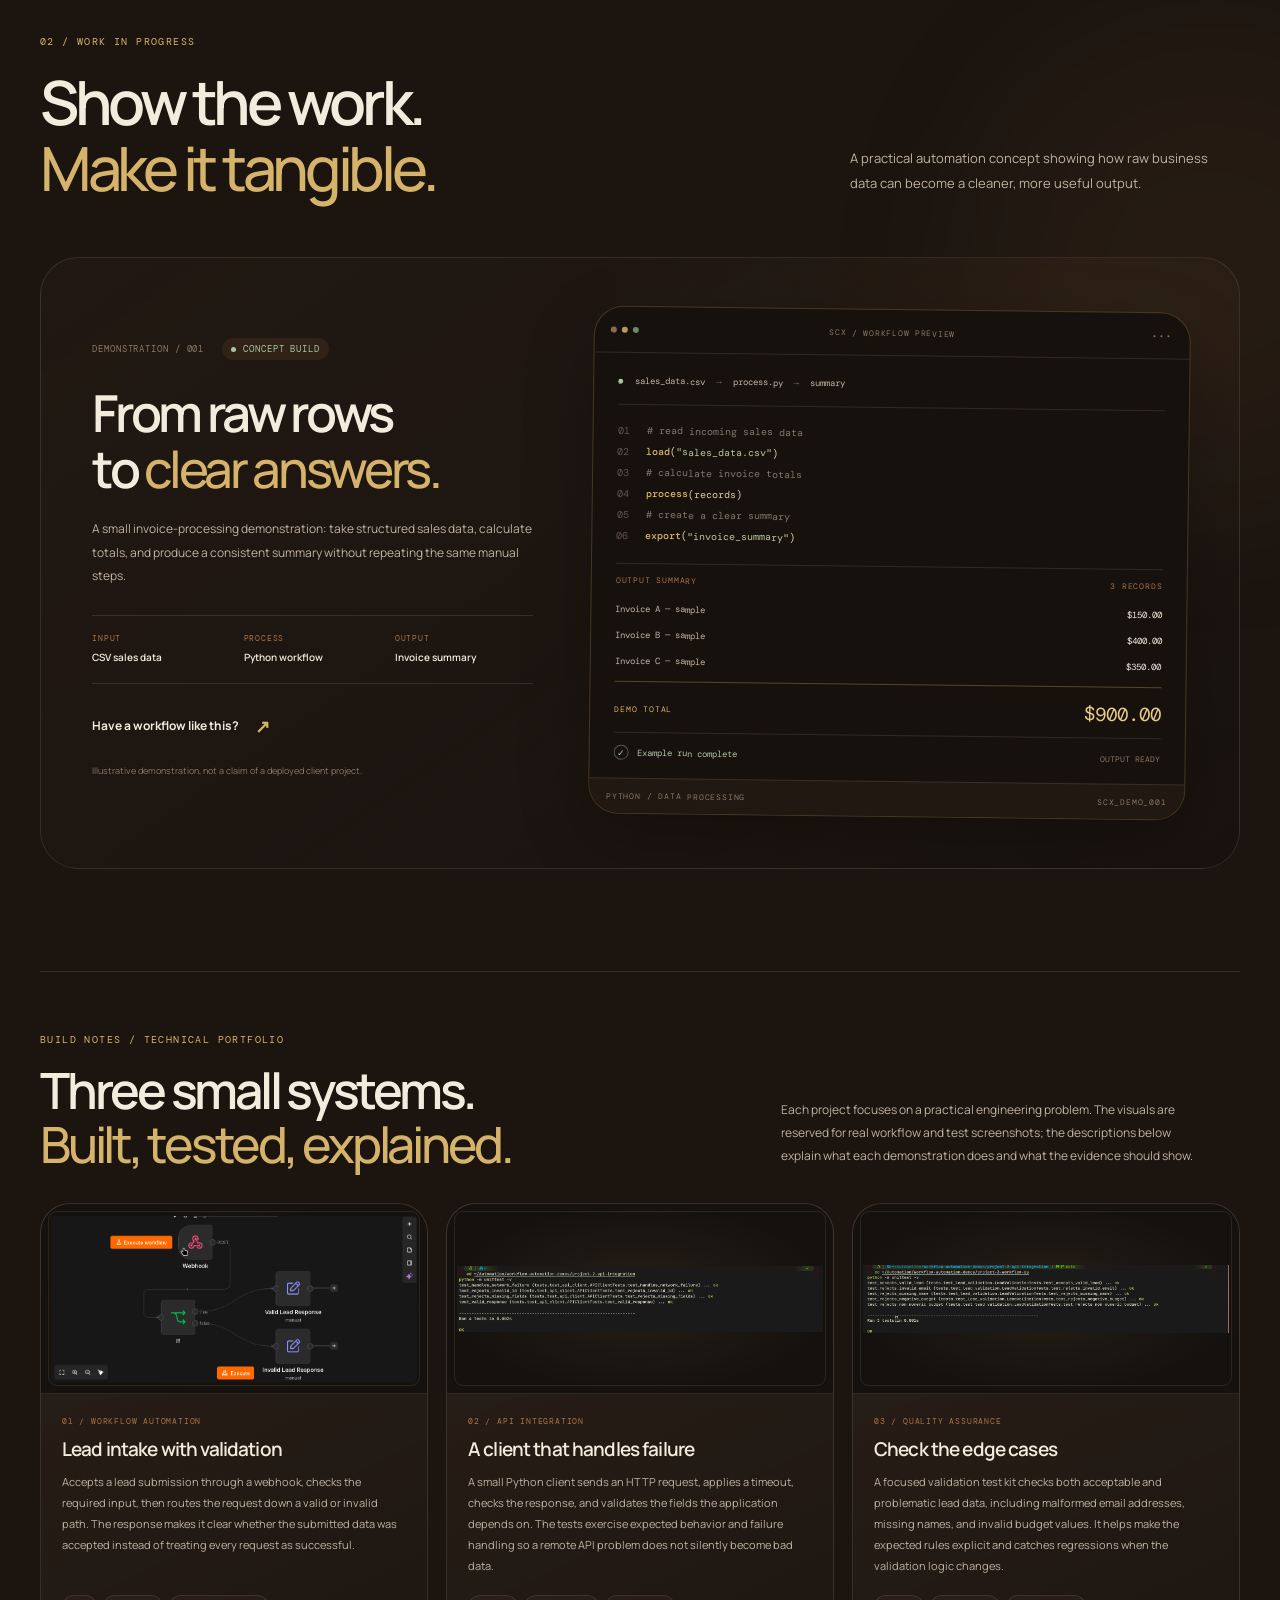
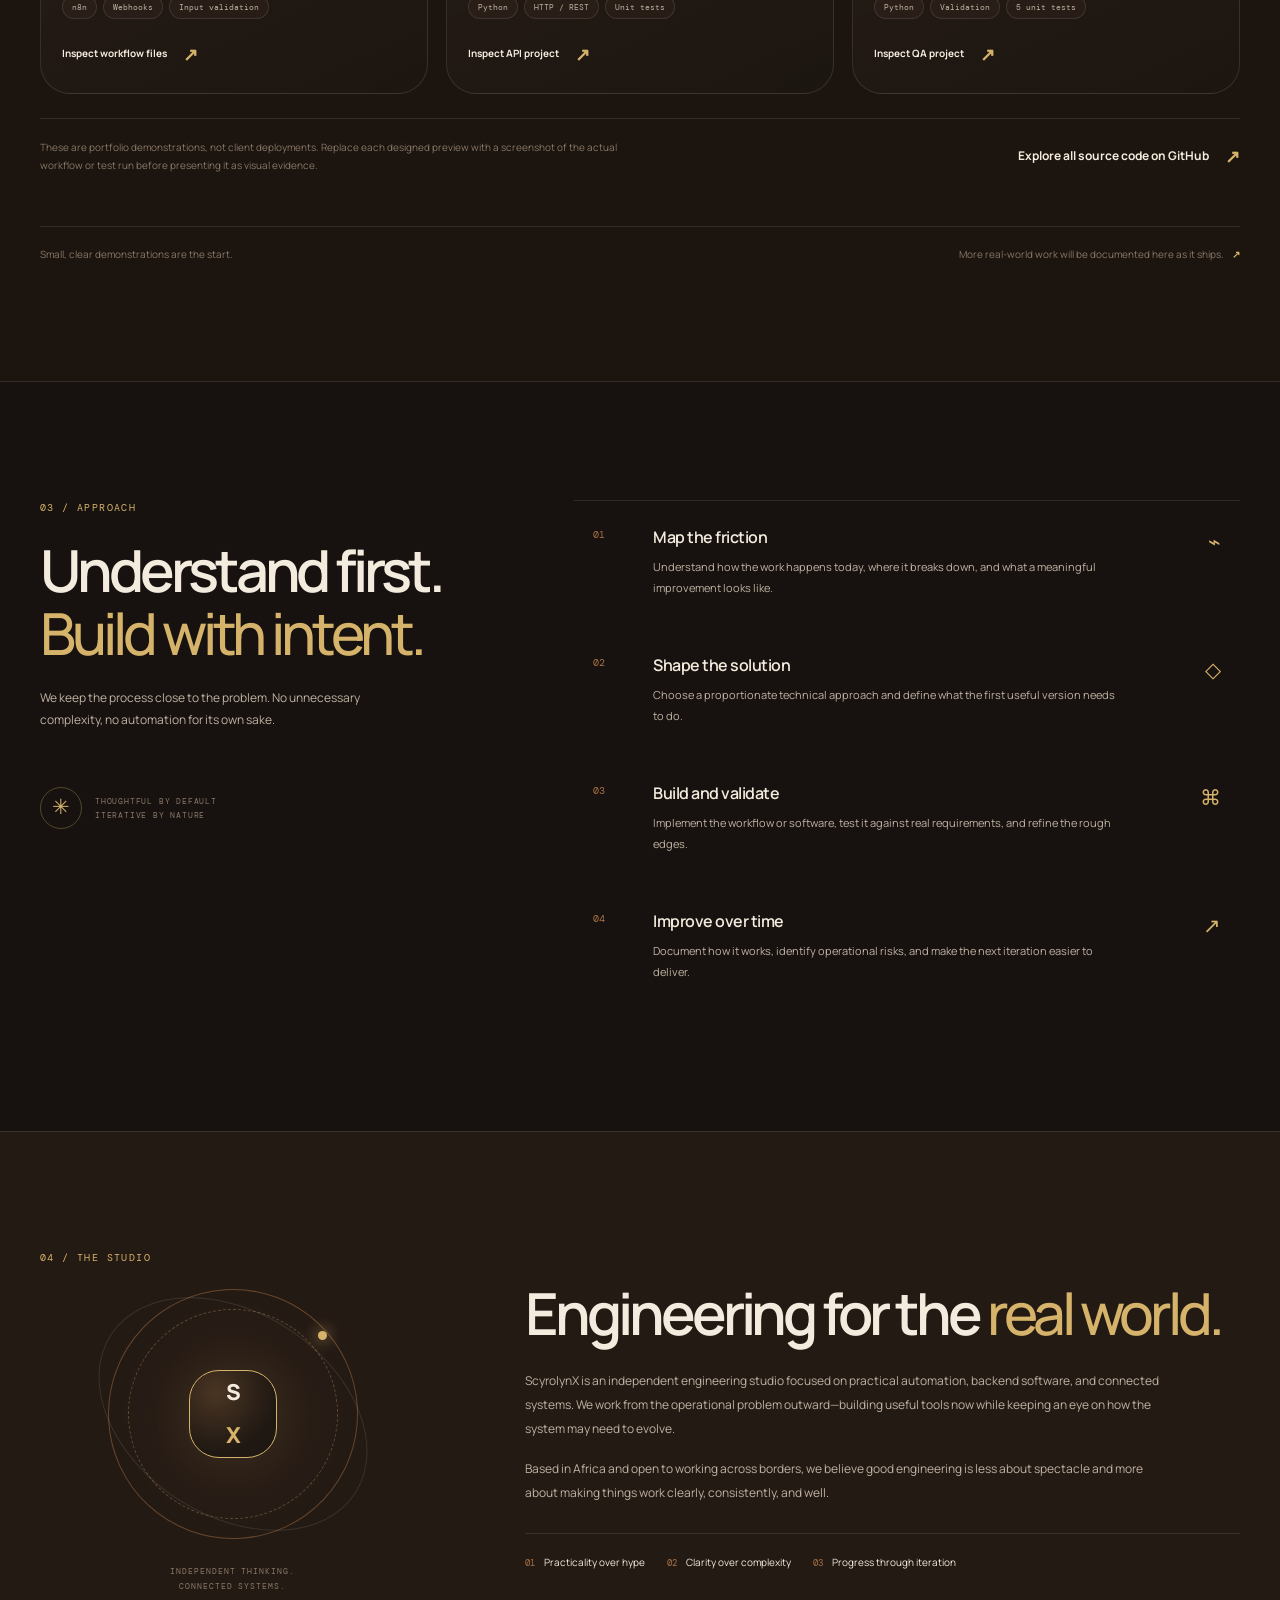
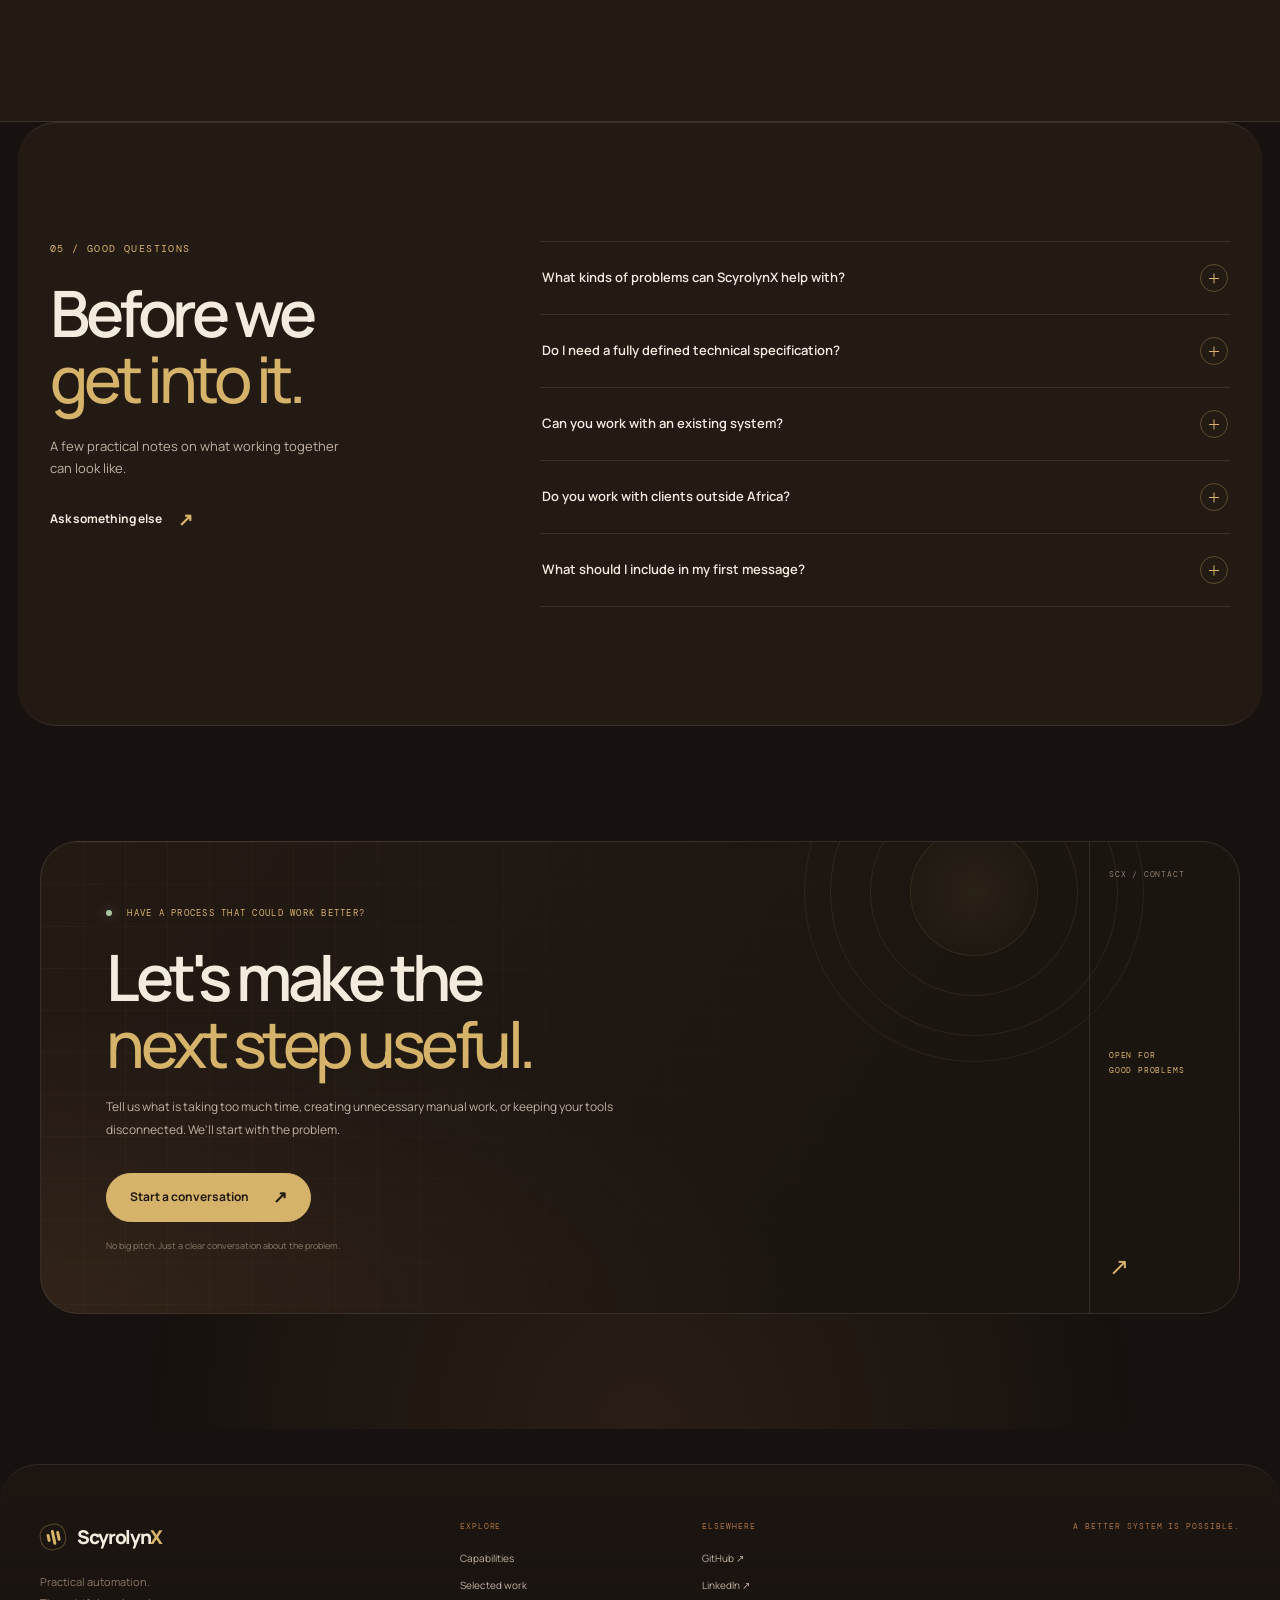
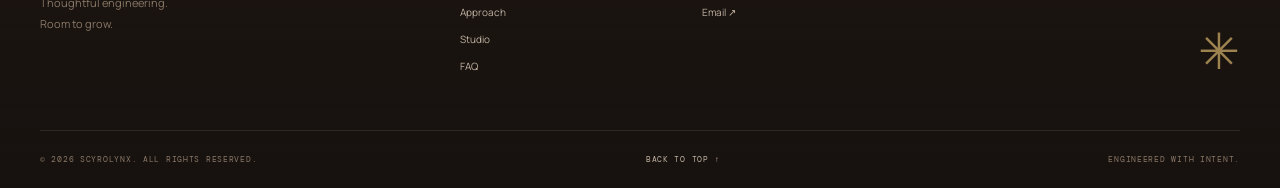
==== commit 96e30f30: "Update ScyrolynX contact email" ====
--- a/website/index.html
+++ b/website/index.html
@@ -334,7 +334,7 @@
 
 
 
-    <section class="contact section-pad" id="contact"><div class="wrap contact-panel"><div class="contact-decoration" aria-hidden="true"><span></span><span></span><span></span></div><div class="contact-content"><p class="eyebrow"><span class="status-dot"></span> HAVE A PROCESS THAT COULD WORK BETTER?</p><h2>Let's make the<br><em>next step useful.</em></h2><p>Tell us what is taking too much time, creating unnecessary manual work, or keeping your tools disconnected. We'll start with the problem.</p><a class="button button-gold" href="mailto:hello@scyrolynx.dpdns.org?subject=ScyrolynX%20project%20enquiry">Start a conversation <span aria-hidden="true">↗</span></a><span class="contact-note">No big pitch. Just a clear conversation about the problem.</span></div><div class="contact-index"><span>SCX / CONTACT</span><span>OPEN FOR<br>GOOD PROBLEMS</span><span class="contact-index-mark">↗</span></div></div></section>
+    <section class="contact section-pad" id="contact"><div class="wrap contact-panel"><div class="contact-decoration" aria-hidden="true"><span></span><span></span><span></span></div><div class="contact-content"><p class="eyebrow"><span class="status-dot"></span> HAVE A PROCESS THAT COULD WORK BETTER?</p><h2>Let's make the<br><em>next step useful.</em></h2><p>Tell us what is taking too much time, creating unnecessary manual work, or keeping your tools disconnected. We'll start with the problem.</p><a class="button button-gold" href="mailto:scyrolynxweb@gmail.com?subject=ScyrolynX%20project%20enquiry">Start a conversation <span aria-hidden="true">↗</span></a><span class="contact-note">No big pitch. Just a clear conversation about the problem.</span></div><div class="contact-index"><span>SCX / CONTACT</span><span>OPEN FOR<br>GOOD PROBLEMS</span><span class="contact-index-mark">↗</span></div></div></section>
 
   </main>
 
